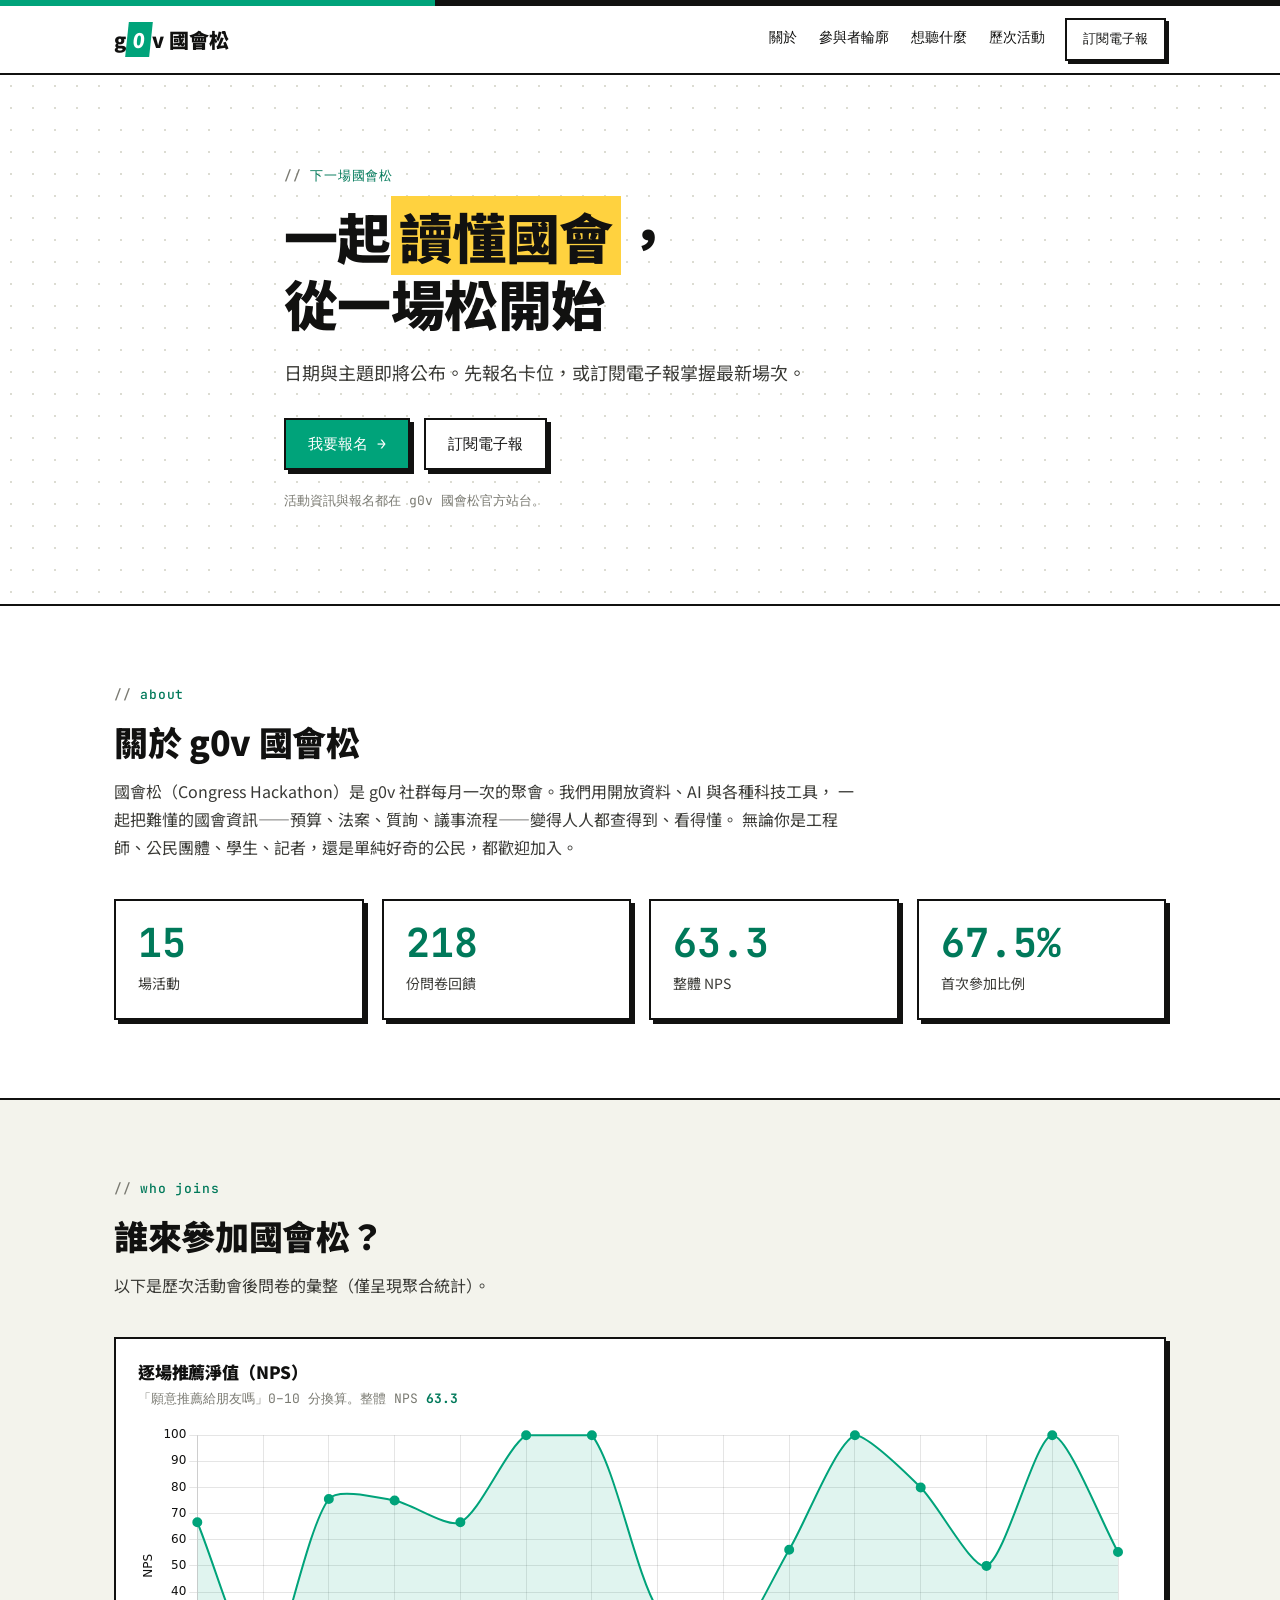
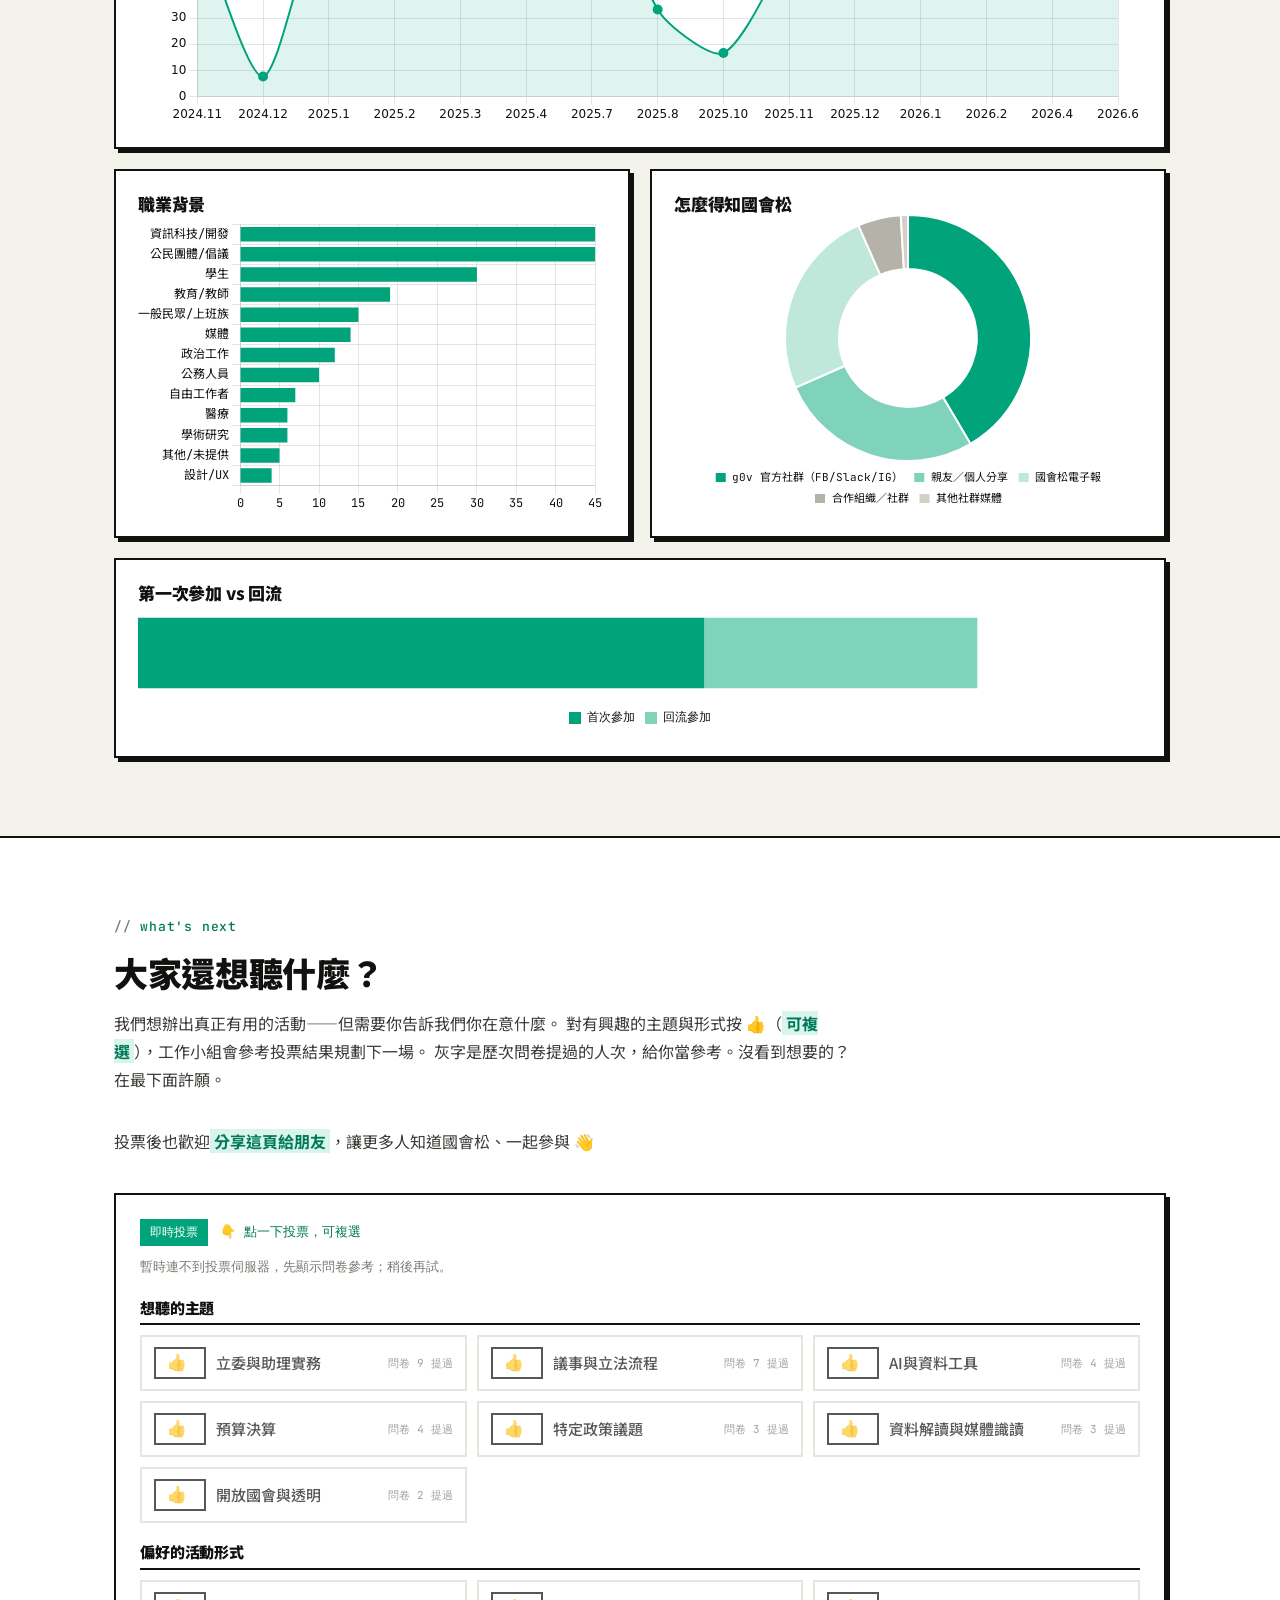
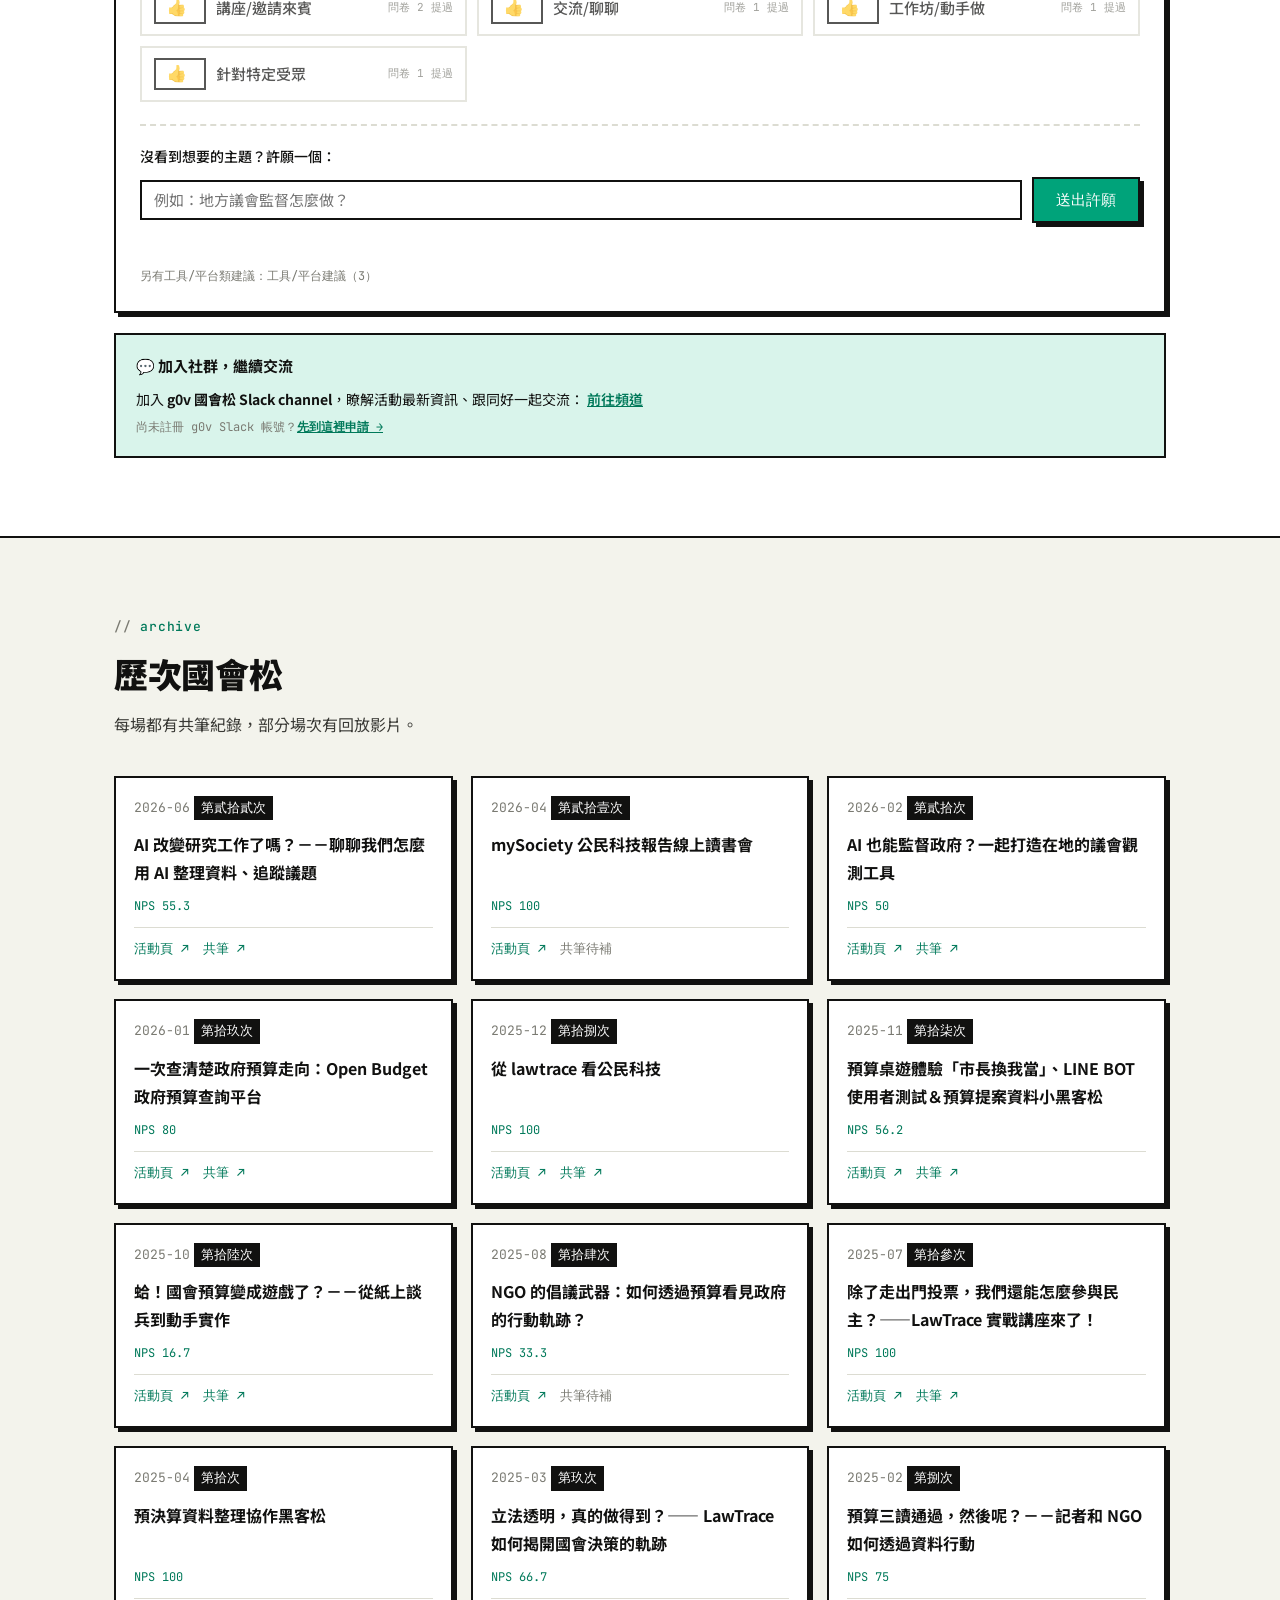
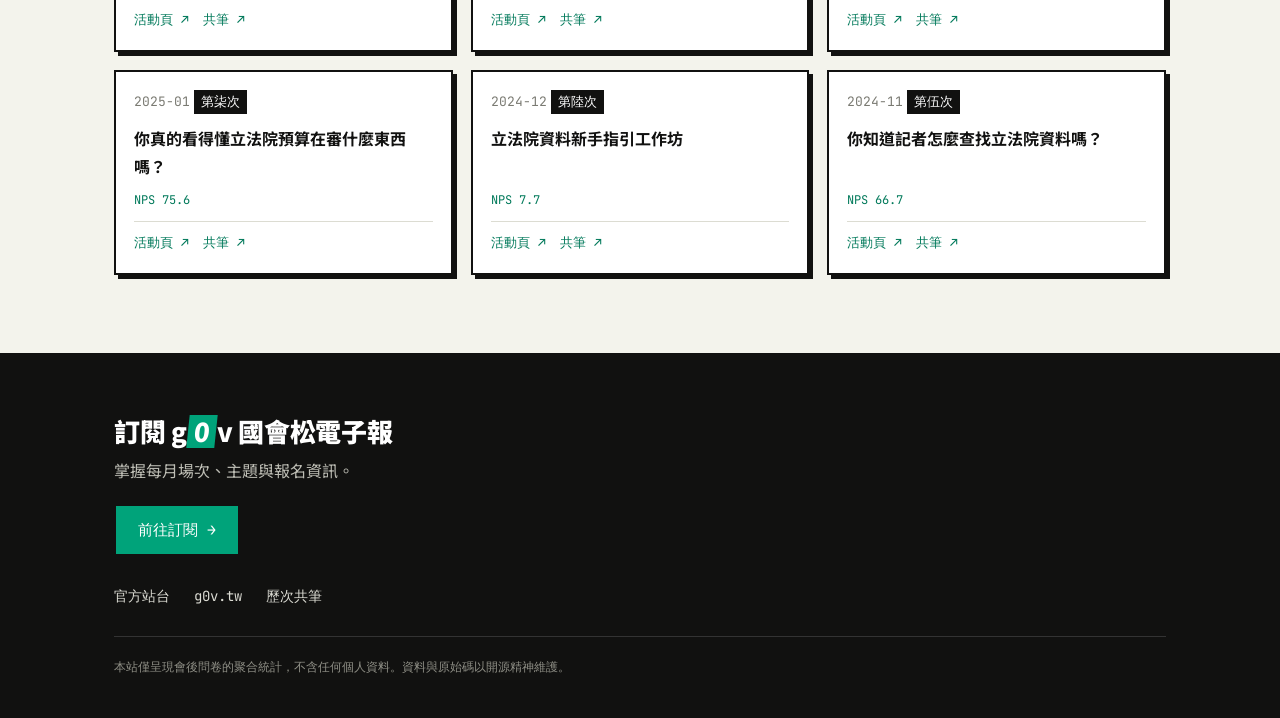
==== index.html @ 9a498ecc "feat: 強化投票區 UX — 說明意義、視覺排名、Slack 社群入口 - 更新 section lead，說明工作小組會參考投票結果規劃下一場 - 加入「分享給朋友」呼籲 - 投票項目加背景進度" ====
<!DOCTYPE html>
<html lang="zh-Hant">
<head>
  <meta charset="UTF-8">
  <meta name="viewport" content="width=device-width, initial-scale=1.0">
  <title>g0v 國會松 — 一起讓國會更好懂</title>
  <meta name="description" content="g0v 國會松：用開放資料與科技工具，一起讀懂國會。歷次活動回饋、參與者輪廓、大家想聽的主題，以及下一場活動報名。">
  <link rel="preconnect" href="https://fonts.googleapis.com">
  <link rel="preconnect" href="https://fonts.gstatic.com" crossorigin>
  <link href="https://fonts.googleapis.com/css2?family=Noto+Sans+TC:wght@400;500;700;900&family=JetBrains+Mono:wght@400;500;700&display=swap" rel="stylesheet">
  <script src="https://challenges.cloudflare.com/turnstile/v0/api.js" async defer></script>
  <style>
    :root{
      --ink:#111110; --paper:#ffffff; --paper-alt:#f3f3ec;
      --line:#111110; --hair:#dcdcd2;
      --accent:#00a37a; --accent-dark:#00795a; --accent-soft:#d9f4eb;
      --pop:#ffd23f; --mute:#7a7a72;
      --mono:"JetBrains Mono", ui-monospace, "SF Mono", Menlo, monospace;
      --sans:"Noto Sans TC", system-ui, -apple-system, sans-serif;
      --shadow:4px 4px 0 var(--ink);
      --max:1100px;
    }
    *{box-sizing:border-box;}
    html{scroll-behavior:smooth; scroll-padding-top:76px;}
    body{margin:0; font-family:var(--sans); color:var(--ink); background:var(--paper); line-height:1.75; -webkit-font-smoothing:antialiased;}
    h1,h2,h3{font-weight:900; line-height:1.25; margin:0; letter-spacing:-.01em;}
    a{color:inherit;}
    .wrap{max-width:var(--max); margin:0 auto; padding:0 24px;}
    .eyebrow{font-family:var(--mono); font-size:13px; font-weight:500; color:var(--accent-dark); letter-spacing:.06em; margin:0 0 14px;}
    .eyebrow::before{content:"// "; color:var(--mute);}
    .mono{font-family:var(--mono);}

    /* top accent bar */
    .topbar{height:6px; background:var(--ink);}
    .topbar__seg{height:100%; width:34%; background:var(--accent);}

    /* nav */
    .nav{position:sticky; top:0; z-index:50; background:var(--paper); border-bottom:2px solid var(--ink);}
    .nav__inner{max-width:var(--max); margin:0 auto; padding:12px 24px; display:flex; align-items:center; gap:20px;}
    .nav__brand{font-weight:900; font-size:20px; text-decoration:none; white-space:nowrap;}
    .nav__zero{display:inline-block; background:var(--accent); color:#fff; padding:0 6px; margin:0 1px; transform:skewX(-6deg);}
    .nav__links{display:flex; gap:22px; margin-left:auto; font-family:var(--mono); font-size:14px;}
    .nav__links a{text-decoration:none; color:var(--ink); padding-bottom:2px; border-bottom:2px solid transparent;}
    .nav__links a:hover{border-color:var(--accent);}
    .nav__cta{white-space:nowrap;}

    /* buttons */
    .btn{display:inline-block; text-decoration:none; cursor:pointer; font-family:var(--mono); font-weight:500;
      padding:11px 22px; font-size:15px; border:2px solid var(--ink); background:var(--paper); color:var(--ink);
      box-shadow:var(--shadow); transition:transform .08s ease, box-shadow .08s ease;}
    .btn:hover{transform:translate(-1px,-1px); box-shadow:5px 5px 0 var(--ink);}
    .btn:active{transform:translate(2px,2px); box-shadow:1px 1px 0 var(--ink);}
    .btn--primary{background:var(--accent); color:#fff;}
    .nav__cta.btn{padding:8px 16px; box-shadow:3px 3px 0 var(--ink); font-size:13px;}

    /* hero */
    .hero{position:relative; padding:90px 0 78px; border-bottom:2px solid var(--ink);
      background-color:var(--paper);
      background-image:radial-gradient(var(--hair) 1.4px, transparent 1.4px);
      background-size:22px 22px;}
    .hero__inner{max-width:760px; position:relative;}
    .hero__title{font-size:clamp(32px,5.4vw,54px);}
    .hero__title .hl{background:var(--pop); padding:0 8px; box-decoration-break:clone; -webkit-box-decoration-break:clone;}
    .hero__sub{font-size:18px; color:#3a3a36; margin:20px 0 30px;}
    .hero__actions{display:flex; gap:14px; flex-wrap:wrap;}
    .hero__note{font-family:var(--mono); font-size:13px; color:var(--mute); margin-top:20px;}

    /* sections */
    .section{padding:78px 0;}
    .section--alt{background:var(--paper-alt); border-top:2px solid var(--ink); border-bottom:2px solid var(--ink);}
    .section__title{font-size:clamp(25px,3.6vw,34px);}
    .section__lead{color:#3a3a36; max-width:740px; margin:14px 0 38px;}
    .section__lead strong{background:var(--accent-soft); color:var(--accent-dark); padding:0 4px;}

    /* stats */
    .stats{display:grid; grid-template-columns:repeat(auto-fit,minmax(155px,1fr)); gap:18px;}
    .stat{background:var(--paper); border:2px solid var(--ink); box-shadow:var(--shadow); padding:22px;}
    .stat__num{font-family:var(--mono); font-size:40px; font-weight:700; color:var(--accent-dark); line-height:1;}
    .stat__label{color:#3a3a36; font-size:14px; margin-top:8px;}

    /* cards */
    .cards{display:grid; grid-template-columns:repeat(2,minmax(0,1fr)); gap:20px;}
    .card{background:var(--paper); border:2px solid var(--ink); box-shadow:var(--shadow); padding:22px;}
    .card--wide{grid-column:1 / -1;}
    .card__title{font-size:17px;}
    .card__hint{color:var(--mute); font-family:var(--mono); font-size:13px; margin:6px 0 14px;}
    .card__hint strong{color:var(--accent-dark);}
    .chart-box{position:relative; height:300px;}
    .chart-box--short{height:130px;}

    /* priority */
    .priority{list-style:none; margin:0; padding:0; display:flex; flex-direction:column; gap:12px;}
    .priority li{background:var(--accent); color:#fff; border:2px solid var(--ink); padding:12px 14px; font-weight:500;
      display:flex; justify-content:space-between; align-items:center; gap:10px;}
    .priority .demand{font-family:var(--mono); font-size:13px; font-weight:400;}

    /* events */
    .events{display:grid; grid-template-columns:repeat(auto-fill,minmax(255px,1fr)); gap:18px;}
    .event{background:var(--paper); border:2px solid var(--ink); box-shadow:var(--shadow); padding:18px; display:flex; flex-direction:column; gap:10px;}
    .event__date{font-family:var(--mono); font-size:13px; color:var(--mute);}
    .event__term{display:inline-block; background:var(--ink); color:#fff; padding:1px 7px; margin-left:4px;}
    .event__theme{font-size:16px; font-weight:700; flex:1;}
    .event__nps{font-family:var(--mono); font-size:12px; color:var(--accent-dark);}
    .event__links{display:flex; gap:14px; flex-wrap:wrap; border-top:1.5px solid var(--hair); padding-top:10px;}
    .event__links a{color:var(--accent-dark); font-family:var(--mono); font-size:13px; text-decoration:none; font-weight:500;}
    .event__links a:hover{text-decoration:underline;}
    .event__links .muted{color:var(--mute); font-family:var(--mono); font-size:13px;}

    /* footer */
    .footer{background:var(--ink); color:#f2f2ec; padding:60px 0 40px;}
    .footer__inner{display:flex; flex-direction:column; gap:28px;}
    .footer__title{font-size:26px; color:#fff;}
    .footer__title .nav__zero{transform:skewX(-6deg);}
    .footer__sub{color:#bdbdb4; margin:8px 0 20px;}
    .footer__links{display:flex; gap:24px; flex-wrap:wrap; font-family:var(--mono); font-size:14px;}
    .footer__links a{color:#dcdcd4; text-decoration:none;}
    .footer__links a:hover{color:var(--pop);}
    .footer__fine{color:#8f8f86; font-family:var(--mono); font-size:12px; border-top:1px solid #333; padding-top:20px; margin:0;}

    @media (max-width:720px){
      .nav__links{display:none;}
      .cards{grid-template-columns:1fr;}
      .hero{padding:56px 0 48px;}
      .section{padding:54px 0;}
    }

    /* 想聽什麼：互動投票 */
    .vote{margin-top:8px; border:2px solid var(--ink); box-shadow:var(--shadow); background:var(--paper); padding:24px;}
    .vote__head{display:flex; align-items:center; gap:12px; flex-wrap:wrap;}
    .vote__live{font-family:var(--mono); font-size:12px; background:var(--accent); color:#fff; padding:3px 10px;}
    .vote__cta{font-family:var(--mono); font-size:13px; color:var(--accent-dark);}
    .vote__status{font-family:var(--mono); font-size:13px; color:var(--mute); margin:10px 0 0;}
    .vote__grouptitle{font-size:15px; margin:20px 0 10px; padding-bottom:6px; border-bottom:2px solid var(--ink);}
    .vote__list{list-style:none; margin:0; padding:0; display:grid; grid-template-columns:repeat(auto-fill,minmax(250px,1fr)); gap:10px;}
    .vote__item{display:flex; align-items:center; gap:10px; border:2px solid var(--hair); padding:10px 12px; background:var(--paper);
      cursor:pointer; transition:transform .08s ease, box-shadow .08s ease, border-color .1s ease; position:relative; overflow:hidden;}
    .vote__item:hover{border-color:var(--ink); transform:translate(-1px,-1px); box-shadow:3px 3px 0 var(--ink);}
    .vote__item.is-voted{border-color:var(--accent); background:var(--accent-soft);}
    .vote__item.is-disabled{cursor:default; opacity:.7;}
    .vote__item.is-disabled:hover{transform:none; box-shadow:none; border-color:var(--hair);}
    .vote__btn{display:flex; align-items:center; gap:6px; border:2px solid var(--ink); background:var(--paper);
      font-family:var(--mono); font-size:15px; font-weight:500; padding:6px 10px; line-height:1; pointer-events:none; min-width:52px; justify-content:center;}
    .vote__item.is-voted .vote__btn{background:var(--accent); color:#fff; border-color:var(--accent);}
    .vote__count{font-size:17px; font-weight:700;}
    .vote__bar{position:absolute; inset:0; background:var(--accent-soft); width:0%; transition:width .4s ease; z-index:0; pointer-events:none;}
    .vote__item.is-voted .vote__bar{background:color-mix(in srgb, var(--accent) 18%, transparent);}
    .vote__item > *:not(.vote__bar){position:relative; z-index:1;}
    .vote__thumb{font-size:16px;}
    .vote__text{font-size:15px; font-weight:500; flex:1;}
    .vote__ref{font-family:var(--mono); font-size:11px; color:var(--mute); white-space:nowrap;}
    .vote__form{margin-top:22px; border-top:2px dashed var(--hair); padding-top:18px;}
    .vote__formlabel{display:block; font-size:14px; font-weight:500; margin-bottom:8px;}
    .vote__formrow{display:flex; gap:10px; flex-wrap:wrap; align-items:center;}
    .vote__form input[type=text]{flex:1; min-width:220px; height:40px; border:2px solid var(--ink); padding:0 12px; font-family:var(--sans); font-size:15px;}
    .vote__form .cf-turnstile{margin-top:12px;}
    .vote__msg{font-family:var(--mono); font-size:13px; color:var(--accent-dark); margin:10px 0 0; min-height:1em;}
    .vote__tools{font-family:var(--mono); font-size:12px; color:var(--mute); margin:18px 0 0;}
    .vote__community{margin-top:20px; border:2px solid var(--ink); padding:18px 20px; background:var(--accent-soft);}
    .vote__community-title{font-size:15px; font-weight:700; margin:0 0 8px;}
    .vote__community-text{font-size:14px; margin:0 0 6px;}
    .vote__community-hint{font-family:var(--mono); font-size:12px; color:var(--mute); margin:0;}
    .vote__community a{color:var(--accent-dark); font-weight:600;}
  </style>
</head>
<body>
  <div class="topbar"><div class="topbar__seg"></div></div>

  <header class="nav" id="nav">
    <div class="nav__inner">
      <a href="#hero" class="nav__brand">g<span class="nav__zero">0</span>v 國會松</a>
      <nav class="nav__links" aria-label="主導覽">
        <a href="#about">關於</a>
        <a href="#profile">參與者輪廓</a>
        <a href="#wishes">想聽什麼</a>
        <a href="#events">歷次活動</a>
      </nav>
      <a class="btn nav__cta" id="nav-newsletter" href="#" target="_blank" rel="noopener">訂閱電子報</a>
    </div>
  </header>

  <main>
    <section class="hero" id="hero">
      <div class="wrap hero__inner">
        <p class="eyebrow">下一場國會松</p>
        <h1 class="hero__title">一起<span class="hl">讀懂國會</span>，<br>從一場松開始</h1>
        <p class="hero__sub">日期與主題即將公布。先報名卡位，或訂閱電子報掌握最新場次。</p>
        <div class="hero__actions">
          <a class="btn btn--primary" id="hero-register" href="#" target="_blank" rel="noopener">我要報名 →</a>
          <a class="btn" id="hero-newsletter" href="#" target="_blank" rel="noopener">訂閱電子報</a>
        </div>
        <p class="hero__note">活動資訊與報名都在 g0v 國會松官方站台。</p>
      </div>
    </section>

    <section class="section" id="about">
      <div class="wrap">
        <p class="eyebrow">about</p>
        <h2 class="section__title">關於 g0v 國會松</h2>
        <p class="section__lead">
          國會松（Congress Hackathon）是 g0v 社群每月一次的聚會。我們用開放資料、AI 與各種科技工具，
          一起把難懂的國會資訊——預算、法案、質詢、議事流程——變得人人都查得到、看得懂。
          無論你是工程師、公民團體、學生、記者，還是單純好奇的公民，都歡迎加入。
        </p>
        <div class="stats" id="about-stats"></div>
      </div>
    </section>

    <section class="section section--alt" id="profile">
      <div class="wrap">
        <p class="eyebrow">who joins</p>
        <h2 class="section__title">誰來參加國會松？</h2>
        <p class="section__lead">以下是歷次活動會後問卷的彙整（僅呈現聚合統計）。</p>
        <div class="cards">
          <div class="card card--wide">
            <h3 class="card__title">逐場推薦淨值（NPS）</h3>
            <p class="card__hint">「願意推薦給朋友嗎」0–10 分換算。整體 NPS <strong id="nps-overall">—</strong></p>
            <div class="chart-box"><canvas id="chart-nps"></canvas></div>
          </div>
          <div class="card">
            <h3 class="card__title">職業背景</h3>
            <div class="chart-box"><canvas id="chart-occupation"></canvas></div>
          </div>
          <div class="card">
            <h3 class="card__title">怎麼得知國會松</h3>
            <div class="chart-box"><canvas id="chart-channel"></canvas></div>
          </div>
          <div class="card card--wide">
            <h3 class="card__title">第一次參加 vs 回流</h3>
            <div class="chart-box chart-box--short"><canvas id="chart-firsttime"></canvas></div>
          </div>
        </div>
      </div>
    </section>

    <section class="section" id="wishes">
      <div class="wrap">
        <p class="eyebrow">what's next</p>
        <h2 class="section__title">大家還想聽什麼？</h2>
        <p class="section__lead">
          我們想辦出真正有用的活動——但需要你告訴我們你在意什麼。
          對有興趣的主題與形式按 👍（<strong>可複選</strong>），工作小組會參考投票結果規劃下一場。
          灰字是歷次問卷提過的人次，給你當參考。沒看到想要的？在最下面許願。
        </p>
        <p class="section__lead" style="margin-top:-4px;">
          投票後也歡迎<strong>分享這頁給朋友</strong>，讓更多人知道國會松、一起參與 👋
        </p>

        <div class="vote" id="vote-block">
          <div class="vote__head">
            <span class="vote__live">即時投票</span>
            <span class="vote__cta">👇 點一下投票，可複選</span>
          </div>
          <div class="vote__status" id="vote-status"></div>

          <h3 class="vote__grouptitle">想聽的主題</h3>
          <ul class="vote__list" id="vote-topics"></ul>

          <h3 class="vote__grouptitle">偏好的活動形式</h3>
          <ul class="vote__list" id="vote-formats"></ul>

          <form class="vote__form" id="vote-form">
            <label class="vote__formlabel" for="vote-new">沒看到想要的主題？許願一個：</label>
            <div class="vote__formrow">
              <input id="vote-new" type="text" maxlength="60" placeholder="例如：地方議會監督怎麼做？" aria-label="許願新主題">
              <button type="submit" class="btn btn--primary" id="vote-submit">送出許願</button>
            </div>
            <div class="cf-turnstile" id="vote-turnstile" data-sitekey="0x4AAAAAADrd0cmTVEapsyek" data-execution="execute"></div>
            <p class="vote__msg" id="vote-msg" role="status"></p>
          </form>

          <p class="vote__tools" id="vote-tools"></p>
        </div>

        <div class="vote__community">
          <p class="vote__community-title">💬 加入社群，繼續交流</p>
          <p class="vote__community-text">
            加入 <strong>g0v 國會松 Slack channel</strong>，瞭解活動最新資訊、跟同好一起交流：
            <a href="https://g0v-tw.slack.com/archives/CDRE0Q0CE" target="_blank" rel="noopener">前往頻道</a>
          </p>
          <p class="vote__community-hint">
            尚未註冊 g0v Slack 帳號？<a href="https://join.g0v.tw/" target="_blank" rel="noopener">先到這裡申請 →</a>
          </p>
        </div>
      </div>
    </section>

    <section class="section section--alt" id="events">
      <div class="wrap">
        <p class="eyebrow">archive</p>
        <h2 class="section__title">歷次國會松</h2>
        <p class="section__lead">每場都有共筆紀錄，部分場次有回放影片。</p>
        <div class="events" id="events-list"></div>
      </div>
    </section>
  </main>

  <footer class="footer" id="footer">
    <div class="wrap footer__inner">
      <div class="footer__cta">
        <h2 class="footer__title">訂閱 g<span class="nav__zero">0</span>v 國會松電子報</h2>
        <p class="footer__sub">掌握每月場次、主題與報名資訊。</p>
        <a class="btn btn--primary" id="footer-newsletter" href="#" target="_blank" rel="noopener">前往訂閱 →</a>
      </div>
      <nav class="footer__links" aria-label="頁尾連結">
        <a href="https://g0vcongressthon.oen.tw/" target="_blank" rel="noopener">官方站台</a>
        <a href="https://g0v.tw/" target="_blank" rel="noopener">g0v.tw</a>
        <a href="https://g0v.hackmd.io/@SA7CD7VRSp6Fcqw9CaElcQ/SJ93ZW5XR/" target="_blank" rel="noopener">歷次共筆</a>
      </nav>
      <p class="footer__fine">本站僅呈現會後問卷的聚合統計，不含任何個人資料。資料與原始碼以開源精神維護。</p>
    </div>
  </footer>

  <script>
/**
 * Skipped minification because the original files appears to be already minified.
 * Original file: /npm/chart.js@4.4.1/dist/chart.umd.js
 *
 * Do NOT use SRI with dynamically generated files! More information: https://www.jsdelivr.com/using-sri-with-dynamic-files
 */
/*!
 * Chart.js v4.4.1
 * https://www.chartjs.org
 * (c) 2023 Chart.js Contributors
 * Released under the MIT License
 */
!function(t,e){"object"==typeof exports&&"undefined"!=typeof module?module.exports=e():"function"==typeof define&&define.amd?define(e):(t="undefined"!=typeof globalThis?globalThis:t||self).Chart=e()}(this,(function(){"use strict";var t=Object.freeze({__proto__:null,get Colors(){return Go},get Decimation(){return Qo},get Filler(){return ma},get Legend(){return ya},get SubTitle(){return ka},get Title(){return Ma},get Tooltip(){return Ba}});function e(){}const i=(()=>{let t=0;return()=>t++})();function s(t){return null==t}function n(t){if(Array.isArray&&Array.isArray(t))return!0;const e=Object.prototype.toString.call(t);return"[object"===e.slice(0,7)&&"Array]"===e.slice(-6)}function o(t){return null!==t&&"[object Object]"===Object.prototype.toString.call(t)}function a(t){return("number"==typeof t||t instanceof Number)&&isFinite(+t)}function r(t,e){return a(t)?t:e}function l(t,e){return void 0===t?e:t}const h=(t,e)=>"string"==typeof t&&t.endsWith("%")?parseFloat(t)/100:+t/e,c=(t,e)=>"string"==typeof t&&t.endsWith("%")?parseFloat(t)/100*e:+t;function d(t,e,i){if(t&&"function"==typeof t.call)return t.apply(i,e)}function u(t,e,i,s){let a,r,l;if(n(t))if(r=t.length,s)for(a=r-1;a>=0;a--)e.call(i,t[a],a);else for(a=0;a<r;a++)e.call(i,t[a],a);else if(o(t))for(l=Object.keys(t),r=l.length,a=0;a<r;a++)e.call(i,t[l[a]],l[a])}function f(t,e){let i,s,n,o;if(!t||!e||t.length!==e.length)return!1;for(i=0,s=t.length;i<s;++i)if(n=t[i],o=e[i],n.datasetIndex!==o.datasetIndex||n.index!==o.index)return!1;return!0}function g(t){if(n(t))return t.map(g);if(o(t)){const e=Object.create(null),i=Object.keys(t),s=i.length;let n=0;for(;n<s;++n)e[i[n]]=g(t[i[n]]);return e}return t}function p(t){return-1===["__proto__","prototype","constructor"].indexOf(t)}function m(t,e,i,s){if(!p(t))return;const n=e[t],a=i[t];o(n)&&o(a)?b(n,a,s):e[t]=g(a)}function b(t,e,i){const s=n(e)?e:[e],a=s.length;if(!o(t))return t;const r=(i=i||{}).merger||m;let l;for(let e=0;e<a;++e){if(l=s[e],!o(l))continue;const n=Object.keys(l);for(let e=0,s=n.length;e<s;++e)r(n[e],t,l,i)}return t}function x(t,e){return b(t,e,{merger:_})}function _(t,e,i){if(!p(t))return;const s=e[t],n=i[t];o(s)&&o(n)?x(s,n):Object.prototype.hasOwnProperty.call(e,t)||(e[t]=g(n))}const y={"":t=>t,x:t=>t.x,y:t=>t.y};function v(t){const e=t.split("."),i=[];let s="";for(const t of e)s+=t,s.endsWith("\\")?s=s.slice(0,-1)+".":(i.push(s),s="");return i}function M(t,e){const i=y[e]||(y[e]=function(t){const e=v(t);return t=>{for(const i of e){if(""===i)break;t=t&&t[i]}return t}}(e));return i(t)}function w(t){return t.charAt(0).toUpperCase()+t.slice(1)}const k=t=>void 0!==t,S=t=>"function"==typeof t,P=(t,e)=>{if(t.size!==e.size)return!1;for(const i of t)if(!e.has(i))return!1;return!0};function D(t){return"mouseup"===t.type||"click"===t.type||"contextmenu"===t.type}const C=Math.PI,O=2*C,A=O+C,T=Number.POSITIVE_INFINITY,L=C/180,E=C/2,R=C/4,I=2*C/3,z=Math.log10,F=Math.sign;function V(t,e,i){return Math.abs(t-e)<i}function B(t){const e=Math.round(t);t=V(t,e,t/1e3)?e:t;const i=Math.pow(10,Math.floor(z(t))),s=t/i;return(s<=1?1:s<=2?2:s<=5?5:10)*i}function W(t){const e=[],i=Math.sqrt(t);let s;for(s=1;s<i;s++)t%s==0&&(e.push(s),e.push(t/s));return i===(0|i)&&e.push(i),e.sort(((t,e)=>t-e)).pop(),e}function N(t){return!isNaN(parseFloat(t))&&isFinite(t)}function H(t,e){const i=Math.round(t);return i-e<=t&&i+e>=t}function j(t,e,i){let s,n,o;for(s=0,n=t.length;s<n;s++)o=t[s][i],isNaN(o)||(e.min=Math.min(e.min,o),e.max=Math.max(e.max,o))}function $(t){return t*(C/180)}function Y(t){return t*(180/C)}function U(t){if(!a(t))return;let e=1,i=0;for(;Math.round(t*e)/e!==t;)e*=10,i++;return i}function X(t,e){const i=e.x-t.x,s=e.y-t.y,n=Math.sqrt(i*i+s*s);let o=Math.atan2(s,i);return o<-.5*C&&(o+=O),{angle:o,distance:n}}function q(t,e){return Math.sqrt(Math.pow(e.x-t.x,2)+Math.pow(e.y-t.y,2))}function K(t,e){return(t-e+A)%O-C}function G(t){return(t%O+O)%O}function Z(t,e,i,s){const n=G(t),o=G(e),a=G(i),r=G(o-n),l=G(a-n),h=G(n-o),c=G(n-a);return n===o||n===a||s&&o===a||r>l&&h<c}function J(t,e,i){return Math.max(e,Math.min(i,t))}function Q(t){return J(t,-32768,32767)}function tt(t,e,i,s=1e-6){return t>=Math.min(e,i)-s&&t<=Math.max(e,i)+s}function et(t,e,i){i=i||(i=>t[i]<e);let s,n=t.length-1,o=0;for(;n-o>1;)s=o+n>>1,i(s)?o=s:n=s;return{lo:o,hi:n}}const it=(t,e,i,s)=>et(t,i,s?s=>{const n=t[s][e];return n<i||n===i&&t[s+1][e]===i}:s=>t[s][e]<i),st=(t,e,i)=>et(t,i,(s=>t[s][e]>=i));function nt(t,e,i){let s=0,n=t.length;for(;s<n&&t[s]<e;)s++;for(;n>s&&t[n-1]>i;)n--;return s>0||n<t.length?t.slice(s,n):t}const ot=["push","pop","shift","splice","unshift"];function at(t,e){t._chartjs?t._chartjs.listeners.push(e):(Object.defineProperty(t,"_chartjs",{configurable:!0,enumerable:!1,value:{listeners:[e]}}),ot.forEach((e=>{const i="_onData"+w(e),s=t[e];Object.defineProperty(t,e,{configurable:!0,enumerable:!1,value(...e){const n=s.apply(this,e);return t._chartjs.listeners.forEach((t=>{"function"==typeof t[i]&&t[i](...e)})),n}})})))}function rt(t,e){const i=t._chartjs;if(!i)return;const s=i.listeners,n=s.indexOf(e);-1!==n&&s.splice(n,1),s.length>0||(ot.forEach((e=>{delete t[e]})),delete t._chartjs)}function lt(t){const e=new Set(t);return e.size===t.length?t:Array.from(e)}const ht="undefined"==typeof window?function(t){return t()}:window.requestAnimationFrame;function ct(t,e){let i=[],s=!1;return function(...n){i=n,s||(s=!0,ht.call(window,(()=>{s=!1,t.apply(e,i)})))}}function dt(t,e){let i;return function(...s){return e?(clearTimeout(i),i=setTimeout(t,e,s)):t.apply(this,s),e}}const ut=t=>"start"===t?"left":"end"===t?"right":"center",ft=(t,e,i)=>"start"===t?e:"end"===t?i:(e+i)/2,gt=(t,e,i,s)=>t===(s?"left":"right")?i:"center"===t?(e+i)/2:e;function pt(t,e,i){const s=e.length;let n=0,o=s;if(t._sorted){const{iScale:a,_parsed:r}=t,l=a.axis,{min:h,max:c,minDefined:d,maxDefined:u}=a.getUserBounds();d&&(n=J(Math.min(it(r,l,h).lo,i?s:it(e,l,a.getPixelForValue(h)).lo),0,s-1)),o=u?J(Math.max(it(r,a.axis,c,!0).hi+1,i?0:it(e,l,a.getPixelForValue(c),!0).hi+1),n,s)-n:s-n}return{start:n,count:o}}function mt(t){const{xScale:e,yScale:i,_scaleRanges:s}=t,n={xmin:e.min,xmax:e.max,ymin:i.min,ymax:i.max};if(!s)return t._scaleRanges=n,!0;const o=s.xmin!==e.min||s.xmax!==e.max||s.ymin!==i.min||s.ymax!==i.max;return Object.assign(s,n),o}class bt{constructor(){this._request=null,this._charts=new Map,this._running=!1,this._lastDate=void 0}_notify(t,e,i,s){const n=e.listeners[s],o=e.duration;n.forEach((s=>s({chart:t,initial:e.initial,numSteps:o,currentStep:Math.min(i-e.start,o)})))}_refresh(){this._request||(this._running=!0,this._request=ht.call(window,(()=>{this._update(),this._request=null,this._running&&this._refresh()})))}_update(t=Date.now()){let e=0;this._charts.forEach(((i,s)=>{if(!i.running||!i.items.length)return;const n=i.items;let o,a=n.length-1,r=!1;for(;a>=0;--a)o=n[a],o._active?(o._total>i.duration&&(i.duration=o._total),o.tick(t),r=!0):(n[a]=n[n.length-1],n.pop());r&&(s.draw(),this._notify(s,i,t,"progress")),n.length||(i.running=!1,this._notify(s,i,t,"complete"),i.initial=!1),e+=n.length})),this._lastDate=t,0===e&&(this._running=!1)}_getAnims(t){const e=this._charts;let i=e.get(t);return i||(i={running:!1,initial:!0,items:[],listeners:{complete:[],progress:[]}},e.set(t,i)),i}listen(t,e,i){this._getAnims(t).listeners[e].push(i)}add(t,e){e&&e.length&&this._getAnims(t).items.push(...e)}has(t){return this._getAnims(t).items.length>0}start(t){const e=this._charts.get(t);e&&(e.running=!0,e.start=Date.now(),e.duration=e.items.reduce(((t,e)=>Math.max(t,e._duration)),0),this._refresh())}running(t){if(!this._running)return!1;const e=this._charts.get(t);return!!(e&&e.running&&e.items.length)}stop(t){const e=this._charts.get(t);if(!e||!e.items.length)return;const i=e.items;let s=i.length-1;for(;s>=0;--s)i[s].cancel();e.items=[],this._notify(t,e,Date.now(),"complete")}remove(t){return this._charts.delete(t)}}var xt=new bt;
/*!
 * @kurkle/color v0.3.2
 * https://github.com/kurkle/color#readme
 * (c) 2023 Jukka Kurkela
 * Released under the MIT License
 */function _t(t){return t+.5|0}const yt=(t,e,i)=>Math.max(Math.min(t,i),e);function vt(t){return yt(_t(2.55*t),0,255)}function Mt(t){return yt(_t(255*t),0,255)}function wt(t){return yt(_t(t/2.55)/100,0,1)}function kt(t){return yt(_t(100*t),0,100)}const St={0:0,1:1,2:2,3:3,4:4,5:5,6:6,7:7,8:8,9:9,A:10,B:11,C:12,D:13,E:14,F:15,a:10,b:11,c:12,d:13,e:14,f:15},Pt=[..."0123456789ABCDEF"],Dt=t=>Pt[15&t],Ct=t=>Pt[(240&t)>>4]+Pt[15&t],Ot=t=>(240&t)>>4==(15&t);function At(t){var e=(t=>Ot(t.r)&&Ot(t.g)&&Ot(t.b)&&Ot(t.a))(t)?Dt:Ct;return t?"#"+e(t.r)+e(t.g)+e(t.b)+((t,e)=>t<255?e(t):"")(t.a,e):void 0}const Tt=/^(hsla?|hwb|hsv)\(\s*([-+.e\d]+)(?:deg)?[\s,]+([-+.e\d]+)%[\s,]+([-+.e\d]+)%(?:[\s,]+([-+.e\d]+)(%)?)?\s*\)$/;function Lt(t,e,i){const s=e*Math.min(i,1-i),n=(e,n=(e+t/30)%12)=>i-s*Math.max(Math.min(n-3,9-n,1),-1);return[n(0),n(8),n(4)]}function Et(t,e,i){const s=(s,n=(s+t/60)%6)=>i-i*e*Math.max(Math.min(n,4-n,1),0);return[s(5),s(3),s(1)]}function Rt(t,e,i){const s=Lt(t,1,.5);let n;for(e+i>1&&(n=1/(e+i),e*=n,i*=n),n=0;n<3;n++)s[n]*=1-e-i,s[n]+=e;return s}function It(t){const e=t.r/255,i=t.g/255,s=t.b/255,n=Math.max(e,i,s),o=Math.min(e,i,s),a=(n+o)/2;let r,l,h;return n!==o&&(h=n-o,l=a>.5?h/(2-n-o):h/(n+o),r=function(t,e,i,s,n){return t===n?(e-i)/s+(e<i?6:0):e===n?(i-t)/s+2:(t-e)/s+4}(e,i,s,h,n),r=60*r+.5),[0|r,l||0,a]}function zt(t,e,i,s){return(Array.isArray(e)?t(e[0],e[1],e[2]):t(e,i,s)).map(Mt)}function Ft(t,e,i){return zt(Lt,t,e,i)}function Vt(t){return(t%360+360)%360}function Bt(t){const e=Tt.exec(t);let i,s=255;if(!e)return;e[5]!==i&&(s=e[6]?vt(+e[5]):Mt(+e[5]));const n=Vt(+e[2]),o=+e[3]/100,a=+e[4]/100;return i="hwb"===e[1]?function(t,e,i){return zt(Rt,t,e,i)}(n,o,a):"hsv"===e[1]?function(t,e,i){return zt(Et,t,e,i)}(n,o,a):Ft(n,o,a),{r:i[0],g:i[1],b:i[2],a:s}}const Wt={x:"dark",Z:"light",Y:"re",X:"blu",W:"gr",V:"medium",U:"slate",A:"ee",T:"ol",S:"or",B:"ra",C:"lateg",D:"ights",R:"in",Q:"turquois",E:"hi",P:"ro",O:"al",N:"le",M:"de",L:"yello",F:"en",K:"ch",G:"arks",H:"ea",I:"ightg",J:"wh"},Nt={OiceXe:"f0f8ff",antiquewEte:"faebd7",aqua:"ffff",aquamarRe:"7fffd4",azuY:"f0ffff",beige:"f5f5dc",bisque:"ffe4c4",black:"0",blanKedOmond:"ffebcd",Xe:"ff",XeviTet:"8a2be2",bPwn:"a52a2a",burlywood:"deb887",caMtXe:"5f9ea0",KartYuse:"7fff00",KocTate:"d2691e",cSO:"ff7f50",cSnflowerXe:"6495ed",cSnsilk:"fff8dc",crimson:"dc143c",cyan:"ffff",xXe:"8b",xcyan:"8b8b",xgTMnPd:"b8860b",xWay:"a9a9a9",xgYF:"6400",xgYy:"a9a9a9",xkhaki:"bdb76b",xmagFta:"8b008b",xTivegYF:"556b2f",xSange:"ff8c00",xScEd:"9932cc",xYd:"8b0000",xsOmon:"e9967a",xsHgYF:"8fbc8f",xUXe:"483d8b",xUWay:"2f4f4f",xUgYy:"2f4f4f",xQe:"ced1",xviTet:"9400d3",dAppRk:"ff1493",dApskyXe:"bfff",dimWay:"696969",dimgYy:"696969",dodgerXe:"1e90ff",fiYbrick:"b22222",flSOwEte:"fffaf0",foYstWAn:"228b22",fuKsia:"ff00ff",gaRsbSo:"dcdcdc",ghostwEte:"f8f8ff",gTd:"ffd700",gTMnPd:"daa520",Way:"808080",gYF:"8000",gYFLw:"adff2f",gYy:"808080",honeyMw:"f0fff0",hotpRk:"ff69b4",RdianYd:"cd5c5c",Rdigo:"4b0082",ivSy:"fffff0",khaki:"f0e68c",lavFMr:"e6e6fa",lavFMrXsh:"fff0f5",lawngYF:"7cfc00",NmoncEffon:"fffacd",ZXe:"add8e6",ZcSO:"f08080",Zcyan:"e0ffff",ZgTMnPdLw:"fafad2",ZWay:"d3d3d3",ZgYF:"90ee90",ZgYy:"d3d3d3",ZpRk:"ffb6c1",ZsOmon:"ffa07a",ZsHgYF:"20b2aa",ZskyXe:"87cefa",ZUWay:"778899",ZUgYy:"778899",ZstAlXe:"b0c4de",ZLw:"ffffe0",lime:"ff00",limegYF:"32cd32",lRF:"faf0e6",magFta:"ff00ff",maPon:"800000",VaquamarRe:"66cdaa",VXe:"cd",VScEd:"ba55d3",VpurpN:"9370db",VsHgYF:"3cb371",VUXe:"7b68ee",VsprRggYF:"fa9a",VQe:"48d1cc",VviTetYd:"c71585",midnightXe:"191970",mRtcYam:"f5fffa",mistyPse:"ffe4e1",moccasR:"ffe4b5",navajowEte:"ffdead",navy:"80",Tdlace:"fdf5e6",Tive:"808000",TivedBb:"6b8e23",Sange:"ffa500",SangeYd:"ff4500",ScEd:"da70d6",pOegTMnPd:"eee8aa",pOegYF:"98fb98",pOeQe:"afeeee",pOeviTetYd:"db7093",papayawEp:"ffefd5",pHKpuff:"ffdab9",peru:"cd853f",pRk:"ffc0cb",plum:"dda0dd",powMrXe:"b0e0e6",purpN:"800080",YbeccapurpN:"663399",Yd:"ff0000",Psybrown:"bc8f8f",PyOXe:"4169e1",saddNbPwn:"8b4513",sOmon:"fa8072",sandybPwn:"f4a460",sHgYF:"2e8b57",sHshell:"fff5ee",siFna:"a0522d",silver:"c0c0c0",skyXe:"87ceeb",UXe:"6a5acd",UWay:"708090",UgYy:"708090",snow:"fffafa",sprRggYF:"ff7f",stAlXe:"4682b4",tan:"d2b48c",teO:"8080",tEstN:"d8bfd8",tomato:"ff6347",Qe:"40e0d0",viTet:"ee82ee",JHt:"f5deb3",wEte:"ffffff",wEtesmoke:"f5f5f5",Lw:"ffff00",LwgYF:"9acd32"};let Ht;function jt(t){Ht||(Ht=function(){const t={},e=Object.keys(Nt),i=Object.keys(Wt);let s,n,o,a,r;for(s=0;s<e.length;s++){for(a=r=e[s],n=0;n<i.length;n++)o=i[n],r=r.replace(o,Wt[o]);o=parseInt(Nt[a],16),t[r]=[o>>16&255,o>>8&255,255&o]}return t}(),Ht.transparent=[0,0,0,0]);const e=Ht[t.toLowerCase()];return e&&{r:e[0],g:e[1],b:e[2],a:4===e.length?e[3]:255}}const $t=/^rgba?\(\s*([-+.\d]+)(%)?[\s,]+([-+.e\d]+)(%)?[\s,]+([-+.e\d]+)(%)?(?:[\s,/]+([-+.e\d]+)(%)?)?\s*\)$/;const Yt=t=>t<=.0031308?12.92*t:1.055*Math.pow(t,1/2.4)-.055,Ut=t=>t<=.04045?t/12.92:Math.pow((t+.055)/1.055,2.4);function Xt(t,e,i){if(t){let s=It(t);s[e]=Math.max(0,Math.min(s[e]+s[e]*i,0===e?360:1)),s=Ft(s),t.r=s[0],t.g=s[1],t.b=s[2]}}function qt(t,e){return t?Object.assign(e||{},t):t}function Kt(t){var e={r:0,g:0,b:0,a:255};return Array.isArray(t)?t.length>=3&&(e={r:t[0],g:t[1],b:t[2],a:255},t.length>3&&(e.a=Mt(t[3]))):(e=qt(t,{r:0,g:0,b:0,a:1})).a=Mt(e.a),e}function Gt(t){return"r"===t.charAt(0)?function(t){const e=$t.exec(t);let i,s,n,o=255;if(e){if(e[7]!==i){const t=+e[7];o=e[8]?vt(t):yt(255*t,0,255)}return i=+e[1],s=+e[3],n=+e[5],i=255&(e[2]?vt(i):yt(i,0,255)),s=255&(e[4]?vt(s):yt(s,0,255)),n=255&(e[6]?vt(n):yt(n,0,255)),{r:i,g:s,b:n,a:o}}}(t):Bt(t)}class Zt{constructor(t){if(t instanceof Zt)return t;const e=typeof t;let i;var s,n,o;"object"===e?i=Kt(t):"string"===e&&(o=(s=t).length,"#"===s[0]&&(4===o||5===o?n={r:255&17*St[s[1]],g:255&17*St[s[2]],b:255&17*St[s[3]],a:5===o?17*St[s[4]]:255}:7!==o&&9!==o||(n={r:St[s[1]]<<4|St[s[2]],g:St[s[3]]<<4|St[s[4]],b:St[s[5]]<<4|St[s[6]],a:9===o?St[s[7]]<<4|St[s[8]]:255})),i=n||jt(t)||Gt(t)),this._rgb=i,this._valid=!!i}get valid(){return this._valid}get rgb(){var t=qt(this._rgb);return t&&(t.a=wt(t.a)),t}set rgb(t){this._rgb=Kt(t)}rgbString(){return this._valid?(t=this._rgb)&&(t.a<255?`rgba(${t.r}, ${t.g}, ${t.b}, ${wt(t.a)})`:`rgb(${t.r}, ${t.g}, ${t.b})`):void 0;var t}hexString(){return this._valid?At(this._rgb):void 0}hslString(){return this._valid?function(t){if(!t)return;const e=It(t),i=e[0],s=kt(e[1]),n=kt(e[2]);return t.a<255?`hsla(${i}, ${s}%, ${n}%, ${wt(t.a)})`:`hsl(${i}, ${s}%, ${n}%)`}(this._rgb):void 0}mix(t,e){if(t){const i=this.rgb,s=t.rgb;let n;const o=e===n?.5:e,a=2*o-1,r=i.a-s.a,l=((a*r==-1?a:(a+r)/(1+a*r))+1)/2;n=1-l,i.r=255&l*i.r+n*s.r+.5,i.g=255&l*i.g+n*s.g+.5,i.b=255&l*i.b+n*s.b+.5,i.a=o*i.a+(1-o)*s.a,this.rgb=i}return this}interpolate(t,e){return t&&(this._rgb=function(t,e,i){const s=Ut(wt(t.r)),n=Ut(wt(t.g)),o=Ut(wt(t.b));return{r:Mt(Yt(s+i*(Ut(wt(e.r))-s))),g:Mt(Yt(n+i*(Ut(wt(e.g))-n))),b:Mt(Yt(o+i*(Ut(wt(e.b))-o))),a:t.a+i*(e.a-t.a)}}(this._rgb,t._rgb,e)),this}clone(){return new Zt(this.rgb)}alpha(t){return this._rgb.a=Mt(t),this}clearer(t){return this._rgb.a*=1-t,this}greyscale(){const t=this._rgb,e=_t(.3*t.r+.59*t.g+.11*t.b);return t.r=t.g=t.b=e,this}opaquer(t){return this._rgb.a*=1+t,this}negate(){const t=this._rgb;return t.r=255-t.r,t.g=255-t.g,t.b=255-t.b,this}lighten(t){return Xt(this._rgb,2,t),this}darken(t){return Xt(this._rgb,2,-t),this}saturate(t){return Xt(this._rgb,1,t),this}desaturate(t){return Xt(this._rgb,1,-t),this}rotate(t){return function(t,e){var i=It(t);i[0]=Vt(i[0]+e),i=Ft(i),t.r=i[0],t.g=i[1],t.b=i[2]}(this._rgb,t),this}}function Jt(t){if(t&&"object"==typeof t){const e=t.toString();return"[object CanvasPattern]"===e||"[object CanvasGradient]"===e}return!1}function Qt(t){return Jt(t)?t:new Zt(t)}function te(t){return Jt(t)?t:new Zt(t).saturate(.5).darken(.1).hexString()}const ee=["x","y","borderWidth","radius","tension"],ie=["color","borderColor","backgroundColor"];const se=new Map;function ne(t,e,i){return function(t,e){e=e||{};const i=t+JSON.stringify(e);let s=se.get(i);return s||(s=new Intl.NumberFormat(t,e),se.set(i,s)),s}(e,i).format(t)}const oe={values:t=>n(t)?t:""+t,numeric(t,e,i){if(0===t)return"0";const s=this.chart.options.locale;let n,o=t;if(i.length>1){const e=Math.max(Math.abs(i[0].value),Math.abs(i[i.length-1].value));(e<1e-4||e>1e15)&&(n="scientific"),o=function(t,e){let i=e.length>3?e[2].value-e[1].value:e[1].value-e[0].value;Math.abs(i)>=1&&t!==Math.floor(t)&&(i=t-Math.floor(t));return i}(t,i)}const a=z(Math.abs(o)),r=isNaN(a)?1:Math.max(Math.min(-1*Math.floor(a),20),0),l={notation:n,minimumFractionDigits:r,maximumFractionDigits:r};return Object.assign(l,this.options.ticks.format),ne(t,s,l)},logarithmic(t,e,i){if(0===t)return"0";const s=i[e].significand||t/Math.pow(10,Math.floor(z(t)));return[1,2,3,5,10,15].includes(s)||e>.8*i.length?oe.numeric.call(this,t,e,i):""}};var ae={formatters:oe};const re=Object.create(null),le=Object.create(null);function he(t,e){if(!e)return t;const i=e.split(".");for(let e=0,s=i.length;e<s;++e){const s=i[e];t=t[s]||(t[s]=Object.create(null))}return t}function ce(t,e,i){return"string"==typeof e?b(he(t,e),i):b(he(t,""),e)}class de{constructor(t,e){this.animation=void 0,this.backgroundColor="rgba(0,0,0,0.1)",this.borderColor="rgba(0,0,0,0.1)",this.color="#666",this.datasets={},this.devicePixelRatio=t=>t.chart.platform.getDevicePixelRatio(),this.elements={},this.events=["mousemove","mouseout","click","touchstart","touchmove"],this.font={family:"'Helvetica Neue', 'Helvetica', 'Arial', sans-serif",size:12,style:"normal",lineHeight:1.2,weight:null},this.hover={},this.hoverBackgroundColor=(t,e)=>te(e.backgroundColor),this.hoverBorderColor=(t,e)=>te(e.borderColor),this.hoverColor=(t,e)=>te(e.color),this.indexAxis="x",this.interaction={mode:"nearest",intersect:!0,includeInvisible:!1},this.maintainAspectRatio=!0,this.onHover=null,this.onClick=null,this.parsing=!0,this.plugins={},this.responsive=!0,this.scale=void 0,this.scales={},this.showLine=!0,this.drawActiveElementsOnTop=!0,this.describe(t),this.apply(e)}set(t,e){return ce(this,t,e)}get(t){return he(this,t)}describe(t,e){return ce(le,t,e)}override(t,e){return ce(re,t,e)}route(t,e,i,s){const n=he(this,t),a=he(this,i),r="_"+e;Object.defineProperties(n,{[r]:{value:n[e],writable:!0},[e]:{enumerable:!0,get(){const t=this[r],e=a[s];return o(t)?Object.assign({},e,t):l(t,e)},set(t){this[r]=t}}})}apply(t){t.forEach((t=>t(this)))}}var ue=new de({_scriptable:t=>!t.startsWith("on"),_indexable:t=>"events"!==t,hover:{_fallback:"interaction"},interaction:{_scriptable:!1,_indexable:!1}},[function(t){t.set("animation",{delay:void 0,duration:1e3,easing:"easeOutQuart",fn:void 0,from:void 0,loop:void 0,to:void 0,type:void 0}),t.describe("animation",{_fallback:!1,_indexable:!1,_scriptable:t=>"onProgress"!==t&&"onComplete"!==t&&"fn"!==t}),t.set("animations",{colors:{type:"color",properties:ie},numbers:{type:"number",properties:ee}}),t.describe("animations",{_fallback:"animation"}),t.set("transitions",{active:{animation:{duration:400}},resize:{animation:{duration:0}},show:{animations:{colors:{from:"transparent"},visible:{type:"boolean",duration:0}}},hide:{animations:{colors:{to:"transparent"},visible:{type:"boolean",easing:"linear",fn:t=>0|t}}}})},function(t){t.set("layout",{autoPadding:!0,padding:{top:0,right:0,bottom:0,left:0}})},function(t){t.set("scale",{display:!0,offset:!1,reverse:!1,beginAtZero:!1,bounds:"ticks",clip:!0,grace:0,grid:{display:!0,lineWidth:1,drawOnChartArea:!0,drawTicks:!0,tickLength:8,tickWidth:(t,e)=>e.lineWidth,tickColor:(t,e)=>e.color,offset:!1},border:{display:!0,dash:[],dashOffset:0,width:1},title:{display:!1,text:"",padding:{top:4,bottom:4}},ticks:{minRotation:0,maxRotation:50,mirror:!1,textStrokeWidth:0,textStrokeColor:"",padding:3,display:!0,autoSkip:!0,autoSkipPadding:3,labelOffset:0,callback:ae.formatters.values,minor:{},major:{},align:"center",crossAlign:"near",showLabelBackdrop:!1,backdropColor:"rgba(255, 255, 255, 0.75)",backdropPadding:2}}),t.route("scale.ticks","color","","color"),t.route("scale.grid","color","","borderColor"),t.route("scale.border","color","","borderColor"),t.route("scale.title","color","","color"),t.describe("scale",{_fallback:!1,_scriptable:t=>!t.startsWith("before")&&!t.startsWith("after")&&"callback"!==t&&"parser"!==t,_indexable:t=>"borderDash"!==t&&"tickBorderDash"!==t&&"dash"!==t}),t.describe("scales",{_fallback:"scale"}),t.describe("scale.ticks",{_scriptable:t=>"backdropPadding"!==t&&"callback"!==t,_indexable:t=>"backdropPadding"!==t})}]);function fe(){return"undefined"!=typeof window&&"undefined"!=typeof document}function ge(t){let e=t.parentNode;return e&&"[object ShadowRoot]"===e.toString()&&(e=e.host),e}function pe(t,e,i){let s;return"string"==typeof t?(s=parseInt(t,10),-1!==t.indexOf("%")&&(s=s/100*e.parentNode[i])):s=t,s}const me=t=>t.ownerDocument.defaultView.getComputedStyle(t,null);function be(t,e){return me(t).getPropertyValue(e)}const xe=["top","right","bottom","left"];function _e(t,e,i){const s={};i=i?"-"+i:"";for(let n=0;n<4;n++){const o=xe[n];s[o]=parseFloat(t[e+"-"+o+i])||0}return s.width=s.left+s.right,s.height=s.top+s.bottom,s}const ye=(t,e,i)=>(t>0||e>0)&&(!i||!i.shadowRoot);function ve(t,e){if("native"in t)return t;const{canvas:i,currentDevicePixelRatio:s}=e,n=me(i),o="border-box"===n.boxSizing,a=_e(n,"padding"),r=_e(n,"border","width"),{x:l,y:h,box:c}=function(t,e){const i=t.touches,s=i&&i.length?i[0]:t,{offsetX:n,offsetY:o}=s;let a,r,l=!1;if(ye(n,o,t.target))a=n,r=o;else{const t=e.getBoundingClientRect();a=s.clientX-t.left,r=s.clientY-t.top,l=!0}return{x:a,y:r,box:l}}(t,i),d=a.left+(c&&r.left),u=a.top+(c&&r.top);let{width:f,height:g}=e;return o&&(f-=a.width+r.width,g-=a.height+r.height),{x:Math.round((l-d)/f*i.width/s),y:Math.round((h-u)/g*i.height/s)}}const Me=t=>Math.round(10*t)/10;function we(t,e,i,s){const n=me(t),o=_e(n,"margin"),a=pe(n.maxWidth,t,"clientWidth")||T,r=pe(n.maxHeight,t,"clientHeight")||T,l=function(t,e,i){let s,n;if(void 0===e||void 0===i){const o=ge(t);if(o){const t=o.getBoundingClientRect(),a=me(o),r=_e(a,"border","width"),l=_e(a,"padding");e=t.width-l.width-r.width,i=t.height-l.height-r.height,s=pe(a.maxWidth,o,"clientWidth"),n=pe(a.maxHeight,o,"clientHeight")}else e=t.clientWidth,i=t.clientHeight}return{width:e,height:i,maxWidth:s||T,maxHeight:n||T}}(t,e,i);let{width:h,height:c}=l;if("content-box"===n.boxSizing){const t=_e(n,"border","width"),e=_e(n,"padding");h-=e.width+t.width,c-=e.height+t.height}h=Math.max(0,h-o.width),c=Math.max(0,s?h/s:c-o.height),h=Me(Math.min(h,a,l.maxWidth)),c=Me(Math.min(c,r,l.maxHeight)),h&&!c&&(c=Me(h/2));return(void 0!==e||void 0!==i)&&s&&l.height&&c>l.height&&(c=l.height,h=Me(Math.floor(c*s))),{width:h,height:c}}function ke(t,e,i){const s=e||1,n=Math.floor(t.height*s),o=Math.floor(t.width*s);t.height=Math.floor(t.height),t.width=Math.floor(t.width);const a=t.canvas;return a.style&&(i||!a.style.height&&!a.style.width)&&(a.style.height=`${t.height}px`,a.style.width=`${t.width}px`),(t.currentDevicePixelRatio!==s||a.height!==n||a.width!==o)&&(t.currentDevicePixelRatio=s,a.height=n,a.width=o,t.ctx.setTransform(s,0,0,s,0,0),!0)}const Se=function(){let t=!1;try{const e={get passive(){return t=!0,!1}};fe()&&(window.addEventListener("test",null,e),window.removeEventListener("test",null,e))}catch(t){}return t}();function Pe(t,e){const i=be(t,e),s=i&&i.match(/^(\d+)(\.\d+)?px$/);return s?+s[1]:void 0}function De(t){return!t||s(t.size)||s(t.family)?null:(t.style?t.style+" ":"")+(t.weight?t.weight+" ":"")+t.size+"px "+t.family}function Ce(t,e,i,s,n){let o=e[n];return o||(o=e[n]=t.measureText(n).width,i.push(n)),o>s&&(s=o),s}function Oe(t,e,i,s){let o=(s=s||{}).data=s.data||{},a=s.garbageCollect=s.garbageCollect||[];s.font!==e&&(o=s.data={},a=s.garbageCollect=[],s.font=e),t.save(),t.font=e;let r=0;const l=i.length;let h,c,d,u,f;for(h=0;h<l;h++)if(u=i[h],null==u||n(u)){if(n(u))for(c=0,d=u.length;c<d;c++)f=u[c],null==f||n(f)||(r=Ce(t,o,a,r,f))}else r=Ce(t,o,a,r,u);t.restore();const g=a.length/2;if(g>i.length){for(h=0;h<g;h++)delete o[a[h]];a.splice(0,g)}return r}function Ae(t,e,i){const s=t.currentDevicePixelRatio,n=0!==i?Math.max(i/2,.5):0;return Math.round((e-n)*s)/s+n}function Te(t,e){(e=e||t.getContext("2d")).save(),e.resetTransform(),e.clearRect(0,0,t.width,t.height),e.restore()}function Le(t,e,i,s){Ee(t,e,i,s,null)}function Ee(t,e,i,s,n){let o,a,r,l,h,c,d,u;const f=e.pointStyle,g=e.rotation,p=e.radius;let m=(g||0)*L;if(f&&"object"==typeof f&&(o=f.toString(),"[object HTMLImageElement]"===o||"[object HTMLCanvasElement]"===o))return t.save(),t.translate(i,s),t.rotate(m),t.drawImage(f,-f.width/2,-f.height/2,f.width,f.height),void t.restore();if(!(isNaN(p)||p<=0)){switch(t.beginPath(),f){default:n?t.ellipse(i,s,n/2,p,0,0,O):t.arc(i,s,p,0,O),t.closePath();break;case"triangle":c=n?n/2:p,t.moveTo(i+Math.sin(m)*c,s-Math.cos(m)*p),m+=I,t.lineTo(i+Math.sin(m)*c,s-Math.cos(m)*p),m+=I,t.lineTo(i+Math.sin(m)*c,s-Math.cos(m)*p),t.closePath();break;case"rectRounded":h=.516*p,l=p-h,a=Math.cos(m+R)*l,d=Math.cos(m+R)*(n?n/2-h:l),r=Math.sin(m+R)*l,u=Math.sin(m+R)*(n?n/2-h:l),t.arc(i-d,s-r,h,m-C,m-E),t.arc(i+u,s-a,h,m-E,m),t.arc(i+d,s+r,h,m,m+E),t.arc(i-u,s+a,h,m+E,m+C),t.closePath();break;case"rect":if(!g){l=Math.SQRT1_2*p,c=n?n/2:l,t.rect(i-c,s-l,2*c,2*l);break}m+=R;case"rectRot":d=Math.cos(m)*(n?n/2:p),a=Math.cos(m)*p,r=Math.sin(m)*p,u=Math.sin(m)*(n?n/2:p),t.moveTo(i-d,s-r),t.lineTo(i+u,s-a),t.lineTo(i+d,s+r),t.lineTo(i-u,s+a),t.closePath();break;case"crossRot":m+=R;case"cross":d=Math.cos(m)*(n?n/2:p),a=Math.cos(m)*p,r=Math.sin(m)*p,u=Math.sin(m)*(n?n/2:p),t.moveTo(i-d,s-r),t.lineTo(i+d,s+r),t.moveTo(i+u,s-a),t.lineTo(i-u,s+a);break;case"star":d=Math.cos(m)*(n?n/2:p),a=Math.cos(m)*p,r=Math.sin(m)*p,u=Math.sin(m)*(n?n/2:p),t.moveTo(i-d,s-r),t.lineTo(i+d,s+r),t.moveTo(i+u,s-a),t.lineTo(i-u,s+a),m+=R,d=Math.cos(m)*(n?n/2:p),a=Math.cos(m)*p,r=Math.sin(m)*p,u=Math.sin(m)*(n?n/2:p),t.moveTo(i-d,s-r),t.lineTo(i+d,s+r),t.moveTo(i+u,s-a),t.lineTo(i-u,s+a);break;case"line":a=n?n/2:Math.cos(m)*p,r=Math.sin(m)*p,t.moveTo(i-a,s-r),t.lineTo(i+a,s+r);break;case"dash":t.moveTo(i,s),t.lineTo(i+Math.cos(m)*(n?n/2:p),s+Math.sin(m)*p);break;case!1:t.closePath()}t.fill(),e.borderWidth>0&&t.stroke()}}function Re(t,e,i){return i=i||.5,!e||t&&t.x>e.left-i&&t.x<e.right+i&&t.y>e.top-i&&t.y<e.bottom+i}function Ie(t,e){t.save(),t.beginPath(),t.rect(e.left,e.top,e.right-e.left,e.bottom-e.top),t.clip()}function ze(t){t.restore()}function Fe(t,e,i,s,n){if(!e)return t.lineTo(i.x,i.y);if("middle"===n){const s=(e.x+i.x)/2;t.lineTo(s,e.y),t.lineTo(s,i.y)}else"after"===n!=!!s?t.lineTo(e.x,i.y):t.lineTo(i.x,e.y);t.lineTo(i.x,i.y)}function Ve(t,e,i,s){if(!e)return t.lineTo(i.x,i.y);t.bezierCurveTo(s?e.cp1x:e.cp2x,s?e.cp1y:e.cp2y,s?i.cp2x:i.cp1x,s?i.cp2y:i.cp1y,i.x,i.y)}function Be(t,e,i,s,n){if(n.strikethrough||n.underline){const o=t.measureText(s),a=e-o.actualBoundingBoxLeft,r=e+o.actualBoundingBoxRight,l=i-o.actualBoundingBoxAscent,h=i+o.actualBoundingBoxDescent,c=n.strikethrough?(l+h)/2:h;t.strokeStyle=t.fillStyle,t.beginPath(),t.lineWidth=n.decorationWidth||2,t.moveTo(a,c),t.lineTo(r,c),t.stroke()}}function We(t,e){const i=t.fillStyle;t.fillStyle=e.color,t.fillRect(e.left,e.top,e.width,e.height),t.fillStyle=i}function Ne(t,e,i,o,a,r={}){const l=n(e)?e:[e],h=r.strokeWidth>0&&""!==r.strokeColor;let c,d;for(t.save(),t.font=a.string,function(t,e){e.translation&&t.translate(e.translation[0],e.translation[1]),s(e.rotation)||t.rotate(e.rotation),e.color&&(t.fillStyle=e.color),e.textAlign&&(t.textAlign=e.textAlign),e.textBaseline&&(t.textBaseline=e.textBaseline)}(t,r),c=0;c<l.length;++c)d=l[c],r.backdrop&&We(t,r.backdrop),h&&(r.strokeColor&&(t.strokeStyle=r.strokeColor),s(r.strokeWidth)||(t.lineWidth=r.strokeWidth),t.strokeText(d,i,o,r.maxWidth)),t.fillText(d,i,o,r.maxWidth),Be(t,i,o,d,r),o+=Number(a.lineHeight);t.restore()}function He(t,e){const{x:i,y:s,w:n,h:o,radius:a}=e;t.arc(i+a.topLeft,s+a.topLeft,a.topLeft,1.5*C,C,!0),t.lineTo(i,s+o-a.bottomLeft),t.arc(i+a.bottomLeft,s+o-a.bottomLeft,a.bottomLeft,C,E,!0),t.lineTo(i+n-a.bottomRight,s+o),t.arc(i+n-a.bottomRight,s+o-a.bottomRight,a.bottomRight,E,0,!0),t.lineTo(i+n,s+a.topRight),t.arc(i+n-a.topRight,s+a.topRight,a.topRight,0,-E,!0),t.lineTo(i+a.topLeft,s)}function je(t,e=[""],i,s,n=(()=>t[0])){const o=i||t;void 0===s&&(s=ti("_fallback",t));const a={[Symbol.toStringTag]:"Object",_cacheable:!0,_scopes:t,_rootScopes:o,_fallback:s,_getTarget:n,override:i=>je([i,...t],e,o,s)};return new Proxy(a,{deleteProperty:(e,i)=>(delete e[i],delete e._keys,delete t[0][i],!0),get:(i,s)=>qe(i,s,(()=>function(t,e,i,s){let n;for(const o of e)if(n=ti(Ue(o,t),i),void 0!==n)return Xe(t,n)?Je(i,s,t,n):n}(s,e,t,i))),getOwnPropertyDescriptor:(t,e)=>Reflect.getOwnPropertyDescriptor(t._scopes[0],e),getPrototypeOf:()=>Reflect.getPrototypeOf(t[0]),has:(t,e)=>ei(t).includes(e),ownKeys:t=>ei(t),set(t,e,i){const s=t._storage||(t._storage=n());return t[e]=s[e]=i,delete t._keys,!0}})}function $e(t,e,i,s){const a={_cacheable:!1,_proxy:t,_context:e,_subProxy:i,_stack:new Set,_descriptors:Ye(t,s),setContext:e=>$e(t,e,i,s),override:n=>$e(t.override(n),e,i,s)};return new Proxy(a,{deleteProperty:(e,i)=>(delete e[i],delete t[i],!0),get:(t,e,i)=>qe(t,e,(()=>function(t,e,i){const{_proxy:s,_context:a,_subProxy:r,_descriptors:l}=t;let h=s[e];S(h)&&l.isScriptable(e)&&(h=function(t,e,i,s){const{_proxy:n,_context:o,_subProxy:a,_stack:r}=i;if(r.has(t))throw new Error("Recursion detected: "+Array.from(r).join("->")+"->"+t);r.add(t);let l=e(o,a||s);r.delete(t),Xe(t,l)&&(l=Je(n._scopes,n,t,l));return l}(e,h,t,i));n(h)&&h.length&&(h=function(t,e,i,s){const{_proxy:n,_context:a,_subProxy:r,_descriptors:l}=i;if(void 0!==a.index&&s(t))return e[a.index%e.length];if(o(e[0])){const i=e,s=n._scopes.filter((t=>t!==i));e=[];for(const o of i){const i=Je(s,n,t,o);e.push($e(i,a,r&&r[t],l))}}return e}(e,h,t,l.isIndexable));Xe(e,h)&&(h=$e(h,a,r&&r[e],l));return h}(t,e,i))),getOwnPropertyDescriptor:(e,i)=>e._descriptors.allKeys?Reflect.has(t,i)?{enumerable:!0,configurable:!0}:void 0:Reflect.getOwnPropertyDescriptor(t,i),getPrototypeOf:()=>Reflect.getPrototypeOf(t),has:(e,i)=>Reflect.has(t,i),ownKeys:()=>Reflect.ownKeys(t),set:(e,i,s)=>(t[i]=s,delete e[i],!0)})}function Ye(t,e={scriptable:!0,indexable:!0}){const{_scriptable:i=e.scriptable,_indexable:s=e.indexable,_allKeys:n=e.allKeys}=t;return{allKeys:n,scriptable:i,indexable:s,isScriptable:S(i)?i:()=>i,isIndexable:S(s)?s:()=>s}}const Ue=(t,e)=>t?t+w(e):e,Xe=(t,e)=>o(e)&&"adapters"!==t&&(null===Object.getPrototypeOf(e)||e.constructor===Object);function qe(t,e,i){if(Object.prototype.hasOwnProperty.call(t,e))return t[e];const s=i();return t[e]=s,s}function Ke(t,e,i){return S(t)?t(e,i):t}const Ge=(t,e)=>!0===t?e:"string"==typeof t?M(e,t):void 0;function Ze(t,e,i,s,n){for(const o of e){const e=Ge(i,o);if(e){t.add(e);const o=Ke(e._fallback,i,n);if(void 0!==o&&o!==i&&o!==s)return o}else if(!1===e&&void 0!==s&&i!==s)return null}return!1}function Je(t,e,i,s){const a=e._rootScopes,r=Ke(e._fallback,i,s),l=[...t,...a],h=new Set;h.add(s);let c=Qe(h,l,i,r||i,s);return null!==c&&((void 0===r||r===i||(c=Qe(h,l,r,c,s),null!==c))&&je(Array.from(h),[""],a,r,(()=>function(t,e,i){const s=t._getTarget();e in s||(s[e]={});const a=s[e];if(n(a)&&o(i))return i;return a||{}}(e,i,s))))}function Qe(t,e,i,s,n){for(;i;)i=Ze(t,e,i,s,n);return i}function ti(t,e){for(const i of e){if(!i)continue;const e=i[t];if(void 0!==e)return e}}function ei(t){let e=t._keys;return e||(e=t._keys=function(t){const e=new Set;for(const i of t)for(const t of Object.keys(i).filter((t=>!t.startsWith("_"))))e.add(t);return Array.from(e)}(t._scopes)),e}function ii(t,e,i,s){const{iScale:n}=t,{key:o="r"}=this._parsing,a=new Array(s);let r,l,h,c;for(r=0,l=s;r<l;++r)h=r+i,c=e[h],a[r]={r:n.parse(M(c,o),h)};return a}const si=Number.EPSILON||1e-14,ni=(t,e)=>e<t.length&&!t[e].skip&&t[e],oi=t=>"x"===t?"y":"x";function ai(t,e,i,s){const n=t.skip?e:t,o=e,a=i.skip?e:i,r=q(o,n),l=q(a,o);let h=r/(r+l),c=l/(r+l);h=isNaN(h)?0:h,c=isNaN(c)?0:c;const d=s*h,u=s*c;return{previous:{x:o.x-d*(a.x-n.x),y:o.y-d*(a.y-n.y)},next:{x:o.x+u*(a.x-n.x),y:o.y+u*(a.y-n.y)}}}function ri(t,e="x"){const i=oi(e),s=t.length,n=Array(s).fill(0),o=Array(s);let a,r,l,h=ni(t,0);for(a=0;a<s;++a)if(r=l,l=h,h=ni(t,a+1),l){if(h){const t=h[e]-l[e];n[a]=0!==t?(h[i]-l[i])/t:0}o[a]=r?h?F(n[a-1])!==F(n[a])?0:(n[a-1]+n[a])/2:n[a-1]:n[a]}!function(t,e,i){const s=t.length;let n,o,a,r,l,h=ni(t,0);for(let c=0;c<s-1;++c)l=h,h=ni(t,c+1),l&&h&&(V(e[c],0,si)?i[c]=i[c+1]=0:(n=i[c]/e[c],o=i[c+1]/e[c],r=Math.pow(n,2)+Math.pow(o,2),r<=9||(a=3/Math.sqrt(r),i[c]=n*a*e[c],i[c+1]=o*a*e[c])))}(t,n,o),function(t,e,i="x"){const s=oi(i),n=t.length;let o,a,r,l=ni(t,0);for(let h=0;h<n;++h){if(a=r,r=l,l=ni(t,h+1),!r)continue;const n=r[i],c=r[s];a&&(o=(n-a[i])/3,r[`cp1${i}`]=n-o,r[`cp1${s}`]=c-o*e[h]),l&&(o=(l[i]-n)/3,r[`cp2${i}`]=n+o,r[`cp2${s}`]=c+o*e[h])}}(t,o,e)}function li(t,e,i){return Math.max(Math.min(t,i),e)}function hi(t,e,i,s,n){let o,a,r,l;if(e.spanGaps&&(t=t.filter((t=>!t.skip))),"monotone"===e.cubicInterpolationMode)ri(t,n);else{let i=s?t[t.length-1]:t[0];for(o=0,a=t.length;o<a;++o)r=t[o],l=ai(i,r,t[Math.min(o+1,a-(s?0:1))%a],e.tension),r.cp1x=l.previous.x,r.cp1y=l.previous.y,r.cp2x=l.next.x,r.cp2y=l.next.y,i=r}e.capBezierPoints&&function(t,e){let i,s,n,o,a,r=Re(t[0],e);for(i=0,s=t.length;i<s;++i)a=o,o=r,r=i<s-1&&Re(t[i+1],e),o&&(n=t[i],a&&(n.cp1x=li(n.cp1x,e.left,e.right),n.cp1y=li(n.cp1y,e.top,e.bottom)),r&&(n.cp2x=li(n.cp2x,e.left,e.right),n.cp2y=li(n.cp2y,e.top,e.bottom)))}(t,i)}const ci=t=>0===t||1===t,di=(t,e,i)=>-Math.pow(2,10*(t-=1))*Math.sin((t-e)*O/i),ui=(t,e,i)=>Math.pow(2,-10*t)*Math.sin((t-e)*O/i)+1,fi={linear:t=>t,easeInQuad:t=>t*t,easeOutQuad:t=>-t*(t-2),easeInOutQuad:t=>(t/=.5)<1?.5*t*t:-.5*(--t*(t-2)-1),easeInCubic:t=>t*t*t,easeOutCubic:t=>(t-=1)*t*t+1,easeInOutCubic:t=>(t/=.5)<1?.5*t*t*t:.5*((t-=2)*t*t+2),easeInQuart:t=>t*t*t*t,easeOutQuart:t=>-((t-=1)*t*t*t-1),easeInOutQuart:t=>(t/=.5)<1?.5*t*t*t*t:-.5*((t-=2)*t*t*t-2),easeInQuint:t=>t*t*t*t*t,easeOutQuint:t=>(t-=1)*t*t*t*t+1,easeInOutQuint:t=>(t/=.5)<1?.5*t*t*t*t*t:.5*((t-=2)*t*t*t*t+2),easeInSine:t=>1-Math.cos(t*E),easeOutSine:t=>Math.sin(t*E),easeInOutSine:t=>-.5*(Math.cos(C*t)-1),easeInExpo:t=>0===t?0:Math.pow(2,10*(t-1)),easeOutExpo:t=>1===t?1:1-Math.pow(2,-10*t),easeInOutExpo:t=>ci(t)?t:t<.5?.5*Math.pow(2,10*(2*t-1)):.5*(2-Math.pow(2,-10*(2*t-1))),easeInCirc:t=>t>=1?t:-(Math.sqrt(1-t*t)-1),easeOutCirc:t=>Math.sqrt(1-(t-=1)*t),easeInOutCirc:t=>(t/=.5)<1?-.5*(Math.sqrt(1-t*t)-1):.5*(Math.sqrt(1-(t-=2)*t)+1),easeInElastic:t=>ci(t)?t:di(t,.075,.3),easeOutElastic:t=>ci(t)?t:ui(t,.075,.3),easeInOutElastic(t){const e=.1125;return ci(t)?t:t<.5?.5*di(2*t,e,.45):.5+.5*ui(2*t-1,e,.45)},easeInBack(t){const e=1.70158;return t*t*((e+1)*t-e)},easeOutBack(t){const e=1.70158;return(t-=1)*t*((e+1)*t+e)+1},easeInOutBack(t){let e=1.70158;return(t/=.5)<1?t*t*((1+(e*=1.525))*t-e)*.5:.5*((t-=2)*t*((1+(e*=1.525))*t+e)+2)},easeInBounce:t=>1-fi.easeOutBounce(1-t),easeOutBounce(t){const e=7.5625,i=2.75;return t<1/i?e*t*t:t<2/i?e*(t-=1.5/i)*t+.75:t<2.5/i?e*(t-=2.25/i)*t+.9375:e*(t-=2.625/i)*t+.984375},easeInOutBounce:t=>t<.5?.5*fi.easeInBounce(2*t):.5*fi.easeOutBounce(2*t-1)+.5};function gi(t,e,i,s){return{x:t.x+i*(e.x-t.x),y:t.y+i*(e.y-t.y)}}function pi(t,e,i,s){return{x:t.x+i*(e.x-t.x),y:"middle"===s?i<.5?t.y:e.y:"after"===s?i<1?t.y:e.y:i>0?e.y:t.y}}function mi(t,e,i,s){const n={x:t.cp2x,y:t.cp2y},o={x:e.cp1x,y:e.cp1y},a=gi(t,n,i),r=gi(n,o,i),l=gi(o,e,i),h=gi(a,r,i),c=gi(r,l,i);return gi(h,c,i)}const bi=/^(normal|(\d+(?:\.\d+)?)(px|em|%)?)$/,xi=/^(normal|italic|initial|inherit|unset|(oblique( -?[0-9]?[0-9]deg)?))$/;function _i(t,e){const i=(""+t).match(bi);if(!i||"normal"===i[1])return 1.2*e;switch(t=+i[2],i[3]){case"px":return t;case"%":t/=100}return e*t}const yi=t=>+t||0;function vi(t,e){const i={},s=o(e),n=s?Object.keys(e):e,a=o(t)?s?i=>l(t[i],t[e[i]]):e=>t[e]:()=>t;for(const t of n)i[t]=yi(a(t));return i}function Mi(t){return vi(t,{top:"y",right:"x",bottom:"y",left:"x"})}function wi(t){return vi(t,["topLeft","topRight","bottomLeft","bottomRight"])}function ki(t){const e=Mi(t);return e.width=e.left+e.right,e.height=e.top+e.bottom,e}function Si(t,e){t=t||{},e=e||ue.font;let i=l(t.size,e.size);"string"==typeof i&&(i=parseInt(i,10));let s=l(t.style,e.style);s&&!(""+s).match(xi)&&(console.warn('Invalid font style specified: "'+s+'"'),s=void 0);const n={family:l(t.family,e.family),lineHeight:_i(l(t.lineHeight,e.lineHeight),i),size:i,style:s,weight:l(t.weight,e.weight),string:""};return n.string=De(n),n}function Pi(t,e,i,s){let o,a,r,l=!0;for(o=0,a=t.length;o<a;++o)if(r=t[o],void 0!==r&&(void 0!==e&&"function"==typeof r&&(r=r(e),l=!1),void 0!==i&&n(r)&&(r=r[i%r.length],l=!1),void 0!==r))return s&&!l&&(s.cacheable=!1),r}function Di(t,e,i){const{min:s,max:n}=t,o=c(e,(n-s)/2),a=(t,e)=>i&&0===t?0:t+e;return{min:a(s,-Math.abs(o)),max:a(n,o)}}function Ci(t,e){return Object.assign(Object.create(t),e)}function Oi(t,e,i){return t?function(t,e){return{x:i=>t+t+e-i,setWidth(t){e=t},textAlign:t=>"center"===t?t:"right"===t?"left":"right",xPlus:(t,e)=>t-e,leftForLtr:(t,e)=>t-e}}(e,i):{x:t=>t,setWidth(t){},textAlign:t=>t,xPlus:(t,e)=>t+e,leftForLtr:(t,e)=>t}}function Ai(t,e){let i,s;"ltr"!==e&&"rtl"!==e||(i=t.canvas.style,s=[i.getPropertyValue("direction"),i.getPropertyPriority("direction")],i.setProperty("direction",e,"important"),t.prevTextDirection=s)}function Ti(t,e){void 0!==e&&(delete t.prevTextDirection,t.canvas.style.setProperty("direction",e[0],e[1]))}function Li(t){return"angle"===t?{between:Z,compare:K,normalize:G}:{between:tt,compare:(t,e)=>t-e,normalize:t=>t}}function Ei({start:t,end:e,count:i,loop:s,style:n}){return{start:t%i,end:e%i,loop:s&&(e-t+1)%i==0,style:n}}function Ri(t,e,i){if(!i)return[t];const{property:s,start:n,end:o}=i,a=e.length,{compare:r,between:l,normalize:h}=Li(s),{start:c,end:d,loop:u,style:f}=function(t,e,i){const{property:s,start:n,end:o}=i,{between:a,normalize:r}=Li(s),l=e.length;let h,c,{start:d,end:u,loop:f}=t;if(f){for(d+=l,u+=l,h=0,c=l;h<c&&a(r(e[d%l][s]),n,o);++h)d--,u--;d%=l,u%=l}return u<d&&(u+=l),{start:d,end:u,loop:f,style:t.style}}(t,e,i),g=[];let p,m,b,x=!1,_=null;const y=()=>x||l(n,b,p)&&0!==r(n,b),v=()=>!x||0===r(o,p)||l(o,b,p);for(let t=c,i=c;t<=d;++t)m=e[t%a],m.skip||(p=h(m[s]),p!==b&&(x=l(p,n,o),null===_&&y()&&(_=0===r(p,n)?t:i),null!==_&&v()&&(g.push(Ei({start:_,end:t,loop:u,count:a,style:f})),_=null),i=t,b=p));return null!==_&&g.push(Ei({start:_,end:d,loop:u,count:a,style:f})),g}function Ii(t,e){const i=[],s=t.segments;for(let n=0;n<s.length;n++){const o=Ri(s[n],t.points,e);o.length&&i.push(...o)}return i}function zi(t,e){const i=t.points,s=t.options.spanGaps,n=i.length;if(!n)return[];const o=!!t._loop,{start:a,end:r}=function(t,e,i,s){let n=0,o=e-1;if(i&&!s)for(;n<e&&!t[n].skip;)n++;for(;n<e&&t[n].skip;)n++;for(n%=e,i&&(o+=n);o>n&&t[o%e].skip;)o--;return o%=e,{start:n,end:o}}(i,n,o,s);if(!0===s)return Fi(t,[{start:a,end:r,loop:o}],i,e);return Fi(t,function(t,e,i,s){const n=t.length,o=[];let a,r=e,l=t[e];for(a=e+1;a<=i;++a){const i=t[a%n];i.skip||i.stop?l.skip||(s=!1,o.push({start:e%n,end:(a-1)%n,loop:s}),e=r=i.stop?a:null):(r=a,l.skip&&(e=a)),l=i}return null!==r&&o.push({start:e%n,end:r%n,loop:s}),o}(i,a,r<a?r+n:r,!!t._fullLoop&&0===a&&r===n-1),i,e)}function Fi(t,e,i,s){return s&&s.setContext&&i?function(t,e,i,s){const n=t._chart.getContext(),o=Vi(t.options),{_datasetIndex:a,options:{spanGaps:r}}=t,l=i.length,h=[];let c=o,d=e[0].start,u=d;function f(t,e,s,n){const o=r?-1:1;if(t!==e){for(t+=l;i[t%l].skip;)t-=o;for(;i[e%l].skip;)e+=o;t%l!=e%l&&(h.push({start:t%l,end:e%l,loop:s,style:n}),c=n,d=e%l)}}for(const t of e){d=r?d:t.start;let e,o=i[d%l];for(u=d+1;u<=t.end;u++){const r=i[u%l];e=Vi(s.setContext(Ci(n,{type:"segment",p0:o,p1:r,p0DataIndex:(u-1)%l,p1DataIndex:u%l,datasetIndex:a}))),Bi(e,c)&&f(d,u-1,t.loop,c),o=r,c=e}d<u-1&&f(d,u-1,t.loop,c)}return h}(t,e,i,s):e}function Vi(t){return{backgroundColor:t.backgroundColor,borderCapStyle:t.borderCapStyle,borderDash:t.borderDash,borderDashOffset:t.borderDashOffset,borderJoinStyle:t.borderJoinStyle,borderWidth:t.borderWidth,borderColor:t.borderColor}}function Bi(t,e){if(!e)return!1;const i=[],s=function(t,e){return Jt(e)?(i.includes(e)||i.push(e),i.indexOf(e)):e};return JSON.stringify(t,s)!==JSON.stringify(e,s)}var Wi=Object.freeze({__proto__:null,HALF_PI:E,INFINITY:T,PI:C,PITAU:A,QUARTER_PI:R,RAD_PER_DEG:L,TAU:O,TWO_THIRDS_PI:I,_addGrace:Di,_alignPixel:Ae,_alignStartEnd:ft,_angleBetween:Z,_angleDiff:K,_arrayUnique:lt,_attachContext:$e,_bezierCurveTo:Ve,_bezierInterpolation:mi,_boundSegment:Ri,_boundSegments:Ii,_capitalize:w,_computeSegments:zi,_createResolver:je,_decimalPlaces:U,_deprecated:function(t,e,i,s){void 0!==e&&console.warn(t+': "'+i+'" is deprecated. Please use "'+s+'" instead')},_descriptors:Ye,_elementsEqual:f,_factorize:W,_filterBetween:nt,_getParentNode:ge,_getStartAndCountOfVisiblePoints:pt,_int16Range:Q,_isBetween:tt,_isClickEvent:D,_isDomSupported:fe,_isPointInArea:Re,_limitValue:J,_longestText:Oe,_lookup:et,_lookupByKey:it,_measureText:Ce,_merger:m,_mergerIf:_,_normalizeAngle:G,_parseObjectDataRadialScale:ii,_pointInLine:gi,_readValueToProps:vi,_rlookupByKey:st,_scaleRangesChanged:mt,_setMinAndMaxByKey:j,_splitKey:v,_steppedInterpolation:pi,_steppedLineTo:Fe,_textX:gt,_toLeftRightCenter:ut,_updateBezierControlPoints:hi,addRoundedRectPath:He,almostEquals:V,almostWhole:H,callback:d,clearCanvas:Te,clipArea:Ie,clone:g,color:Qt,createContext:Ci,debounce:dt,defined:k,distanceBetweenPoints:q,drawPoint:Le,drawPointLegend:Ee,each:u,easingEffects:fi,finiteOrDefault:r,fontString:function(t,e,i){return e+" "+t+"px "+i},formatNumber:ne,getAngleFromPoint:X,getHoverColor:te,getMaximumSize:we,getRelativePosition:ve,getRtlAdapter:Oi,getStyle:be,isArray:n,isFinite:a,isFunction:S,isNullOrUndef:s,isNumber:N,isObject:o,isPatternOrGradient:Jt,listenArrayEvents:at,log10:z,merge:b,mergeIf:x,niceNum:B,noop:e,overrideTextDirection:Ai,readUsedSize:Pe,renderText:Ne,requestAnimFrame:ht,resolve:Pi,resolveObjectKey:M,restoreTextDirection:Ti,retinaScale:ke,setsEqual:P,sign:F,splineCurve:ai,splineCurveMonotone:ri,supportsEventListenerOptions:Se,throttled:ct,toDegrees:Y,toDimension:c,toFont:Si,toFontString:De,toLineHeight:_i,toPadding:ki,toPercentage:h,toRadians:$,toTRBL:Mi,toTRBLCorners:wi,uid:i,unclipArea:ze,unlistenArrayEvents:rt,valueOrDefault:l});function Ni(t,e,i,s){const{controller:n,data:o,_sorted:a}=t,r=n._cachedMeta.iScale;if(r&&e===r.axis&&"r"!==e&&a&&o.length){const t=r._reversePixels?st:it;if(!s)return t(o,e,i);if(n._sharedOptions){const s=o[0],n="function"==typeof s.getRange&&s.getRange(e);if(n){const s=t(o,e,i-n),a=t(o,e,i+n);return{lo:s.lo,hi:a.hi}}}}return{lo:0,hi:o.length-1}}function Hi(t,e,i,s,n){const o=t.getSortedVisibleDatasetMetas(),a=i[e];for(let t=0,i=o.length;t<i;++t){const{index:i,data:r}=o[t],{lo:l,hi:h}=Ni(o[t],e,a,n);for(let t=l;t<=h;++t){const e=r[t];e.skip||s(e,i,t)}}}function ji(t,e,i,s,n){const o=[];if(!n&&!t.isPointInArea(e))return o;return Hi(t,i,e,(function(i,a,r){(n||Re(i,t.chartArea,0))&&i.inRange(e.x,e.y,s)&&o.push({element:i,datasetIndex:a,index:r})}),!0),o}function $i(t,e,i,s,n,o){let a=[];const r=function(t){const e=-1!==t.indexOf("x"),i=-1!==t.indexOf("y");return function(t,s){const n=e?Math.abs(t.x-s.x):0,o=i?Math.abs(t.y-s.y):0;return Math.sqrt(Math.pow(n,2)+Math.pow(o,2))}}(i);let l=Number.POSITIVE_INFINITY;return Hi(t,i,e,(function(i,h,c){const d=i.inRange(e.x,e.y,n);if(s&&!d)return;const u=i.getCenterPoint(n);if(!(!!o||t.isPointInArea(u))&&!d)return;const f=r(e,u);f<l?(a=[{element:i,datasetIndex:h,index:c}],l=f):f===l&&a.push({element:i,datasetIndex:h,index:c})})),a}function Yi(t,e,i,s,n,o){return o||t.isPointInArea(e)?"r"!==i||s?$i(t,e,i,s,n,o):function(t,e,i,s){let n=[];return Hi(t,i,e,(function(t,i,o){const{startAngle:a,endAngle:r}=t.getProps(["startAngle","endAngle"],s),{angle:l}=X(t,{x:e.x,y:e.y});Z(l,a,r)&&n.push({element:t,datasetIndex:i,index:o})})),n}(t,e,i,n):[]}function Ui(t,e,i,s,n){const o=[],a="x"===i?"inXRange":"inYRange";let r=!1;return Hi(t,i,e,((t,s,l)=>{t[a](e[i],n)&&(o.push({element:t,datasetIndex:s,index:l}),r=r||t.inRange(e.x,e.y,n))})),s&&!r?[]:o}var Xi={evaluateInteractionItems:Hi,modes:{index(t,e,i,s){const n=ve(e,t),o=i.axis||"x",a=i.includeInvisible||!1,r=i.intersect?ji(t,n,o,s,a):Yi(t,n,o,!1,s,a),l=[];return r.length?(t.getSortedVisibleDatasetMetas().forEach((t=>{const e=r[0].index,i=t.data[e];i&&!i.skip&&l.push({element:i,datasetIndex:t.index,index:e})})),l):[]},dataset(t,e,i,s){const n=ve(e,t),o=i.axis||"xy",a=i.includeInvisible||!1;let r=i.intersect?ji(t,n,o,s,a):Yi(t,n,o,!1,s,a);if(r.length>0){const e=r[0].datasetIndex,i=t.getDatasetMeta(e).data;r=[];for(let t=0;t<i.length;++t)r.push({element:i[t],datasetIndex:e,index:t})}return r},point:(t,e,i,s)=>ji(t,ve(e,t),i.axis||"xy",s,i.includeInvisible||!1),nearest(t,e,i,s){const n=ve(e,t),o=i.axis||"xy",a=i.includeInvisible||!1;return Yi(t,n,o,i.intersect,s,a)},x:(t,e,i,s)=>Ui(t,ve(e,t),"x",i.intersect,s),y:(t,e,i,s)=>Ui(t,ve(e,t),"y",i.intersect,s)}};const qi=["left","top","right","bottom"];function Ki(t,e){return t.filter((t=>t.pos===e))}function Gi(t,e){return t.filter((t=>-1===qi.indexOf(t.pos)&&t.box.axis===e))}function Zi(t,e){return t.sort(((t,i)=>{const s=e?i:t,n=e?t:i;return s.weight===n.weight?s.index-n.index:s.weight-n.weight}))}function Ji(t,e){const i=function(t){const e={};for(const i of t){const{stack:t,pos:s,stackWeight:n}=i;if(!t||!qi.includes(s))continue;const o=e[t]||(e[t]={count:0,placed:0,weight:0,size:0});o.count++,o.weight+=n}return e}(t),{vBoxMaxWidth:s,hBoxMaxHeight:n}=e;let o,a,r;for(o=0,a=t.length;o<a;++o){r=t[o];const{fullSize:a}=r.box,l=i[r.stack],h=l&&r.stackWeight/l.weight;r.horizontal?(r.width=h?h*s:a&&e.availableWidth,r.height=n):(r.width=s,r.height=h?h*n:a&&e.availableHeight)}return i}function Qi(t,e,i,s){return Math.max(t[i],e[i])+Math.max(t[s],e[s])}function ts(t,e){t.top=Math.max(t.top,e.top),t.left=Math.max(t.left,e.left),t.bottom=Math.max(t.bottom,e.bottom),t.right=Math.max(t.right,e.right)}function es(t,e,i,s){const{pos:n,box:a}=i,r=t.maxPadding;if(!o(n)){i.size&&(t[n]-=i.size);const e=s[i.stack]||{size:0,count:1};e.size=Math.max(e.size,i.horizontal?a.height:a.width),i.size=e.size/e.count,t[n]+=i.size}a.getPadding&&ts(r,a.getPadding());const l=Math.max(0,e.outerWidth-Qi(r,t,"left","right")),h=Math.max(0,e.outerHeight-Qi(r,t,"top","bottom")),c=l!==t.w,d=h!==t.h;return t.w=l,t.h=h,i.horizontal?{same:c,other:d}:{same:d,other:c}}function is(t,e){const i=e.maxPadding;function s(t){const s={left:0,top:0,right:0,bottom:0};return t.forEach((t=>{s[t]=Math.max(e[t],i[t])})),s}return s(t?["left","right"]:["top","bottom"])}function ss(t,e,i,s){const n=[];let o,a,r,l,h,c;for(o=0,a=t.length,h=0;o<a;++o){r=t[o],l=r.box,l.update(r.width||e.w,r.height||e.h,is(r.horizontal,e));const{same:a,other:d}=es(e,i,r,s);h|=a&&n.length,c=c||d,l.fullSize||n.push(r)}return h&&ss(n,e,i,s)||c}function ns(t,e,i,s,n){t.top=i,t.left=e,t.right=e+s,t.bottom=i+n,t.width=s,t.height=n}function os(t,e,i,s){const n=i.padding;let{x:o,y:a}=e;for(const r of t){const t=r.box,l=s[r.stack]||{count:1,placed:0,weight:1},h=r.stackWeight/l.weight||1;if(r.horizontal){const s=e.w*h,o=l.size||t.height;k(l.start)&&(a=l.start),t.fullSize?ns(t,n.left,a,i.outerWidth-n.right-n.left,o):ns(t,e.left+l.placed,a,s,o),l.start=a,l.placed+=s,a=t.bottom}else{const s=e.h*h,a=l.size||t.width;k(l.start)&&(o=l.start),t.fullSize?ns(t,o,n.top,a,i.outerHeight-n.bottom-n.top):ns(t,o,e.top+l.placed,a,s),l.start=o,l.placed+=s,o=t.right}}e.x=o,e.y=a}var as={addBox(t,e){t.boxes||(t.boxes=[]),e.fullSize=e.fullSize||!1,e.position=e.position||"top",e.weight=e.weight||0,e._layers=e._layers||function(){return[{z:0,draw(t){e.draw(t)}}]},t.boxes.push(e)},removeBox(t,e){const i=t.boxes?t.boxes.indexOf(e):-1;-1!==i&&t.boxes.splice(i,1)},configure(t,e,i){e.fullSize=i.fullSize,e.position=i.position,e.weight=i.weight},update(t,e,i,s){if(!t)return;const n=ki(t.options.layout.padding),o=Math.max(e-n.width,0),a=Math.max(i-n.height,0),r=function(t){const e=function(t){const e=[];let i,s,n,o,a,r;for(i=0,s=(t||[]).length;i<s;++i)n=t[i],({position:o,options:{stack:a,stackWeight:r=1}}=n),e.push({index:i,box:n,pos:o,horizontal:n.isHorizontal(),weight:n.weight,stack:a&&o+a,stackWeight:r});return e}(t),i=Zi(e.filter((t=>t.box.fullSize)),!0),s=Zi(Ki(e,"left"),!0),n=Zi(Ki(e,"right")),o=Zi(Ki(e,"top"),!0),a=Zi(Ki(e,"bottom")),r=Gi(e,"x"),l=Gi(e,"y");return{fullSize:i,leftAndTop:s.concat(o),rightAndBottom:n.concat(l).concat(a).concat(r),chartArea:Ki(e,"chartArea"),vertical:s.concat(n).concat(l),horizontal:o.concat(a).concat(r)}}(t.boxes),l=r.vertical,h=r.horizontal;u(t.boxes,(t=>{"function"==typeof t.beforeLayout&&t.beforeLayout()}));const c=l.reduce(((t,e)=>e.box.options&&!1===e.box.options.display?t:t+1),0)||1,d=Object.freeze({outerWidth:e,outerHeight:i,padding:n,availableWidth:o,availableHeight:a,vBoxMaxWidth:o/2/c,hBoxMaxHeight:a/2}),f=Object.assign({},n);ts(f,ki(s));const g=Object.assign({maxPadding:f,w:o,h:a,x:n.left,y:n.top},n),p=Ji(l.concat(h),d);ss(r.fullSize,g,d,p),ss(l,g,d,p),ss(h,g,d,p)&&ss(l,g,d,p),function(t){const e=t.maxPadding;function i(i){const s=Math.max(e[i]-t[i],0);return t[i]+=s,s}t.y+=i("top"),t.x+=i("left"),i("right"),i("bottom")}(g),os(r.leftAndTop,g,d,p),g.x+=g.w,g.y+=g.h,os(r.rightAndBottom,g,d,p),t.chartArea={left:g.left,top:g.top,right:g.left+g.w,bottom:g.top+g.h,height:g.h,width:g.w},u(r.chartArea,(e=>{const i=e.box;Object.assign(i,t.chartArea),i.update(g.w,g.h,{left:0,top:0,right:0,bottom:0})}))}};class rs{acquireContext(t,e){}releaseContext(t){return!1}addEventListener(t,e,i){}removeEventListener(t,e,i){}getDevicePixelRatio(){return 1}getMaximumSize(t,e,i,s){return e=Math.max(0,e||t.width),i=i||t.height,{width:e,height:Math.max(0,s?Math.floor(e/s):i)}}isAttached(t){return!0}updateConfig(t){}}class ls extends rs{acquireContext(t){return t&&t.getContext&&t.getContext("2d")||null}updateConfig(t){t.options.animation=!1}}const hs="$chartjs",cs={touchstart:"mousedown",touchmove:"mousemove",touchend:"mouseup",pointerenter:"mouseenter",pointerdown:"mousedown",pointermove:"mousemove",pointerup:"mouseup",pointerleave:"mouseout",pointerout:"mouseout"},ds=t=>null===t||""===t;const us=!!Se&&{passive:!0};function fs(t,e,i){t.canvas.removeEventListener(e,i,us)}function gs(t,e){for(const i of t)if(i===e||i.contains(e))return!0}function ps(t,e,i){const s=t.canvas,n=new MutationObserver((t=>{let e=!1;for(const i of t)e=e||gs(i.addedNodes,s),e=e&&!gs(i.removedNodes,s);e&&i()}));return n.observe(document,{childList:!0,subtree:!0}),n}function ms(t,e,i){const s=t.canvas,n=new MutationObserver((t=>{let e=!1;for(const i of t)e=e||gs(i.removedNodes,s),e=e&&!gs(i.addedNodes,s);e&&i()}));return n.observe(document,{childList:!0,subtree:!0}),n}const bs=new Map;let xs=0;function _s(){const t=window.devicePixelRatio;t!==xs&&(xs=t,bs.forEach(((e,i)=>{i.currentDevicePixelRatio!==t&&e()})))}function ys(t,e,i){const s=t.canvas,n=s&&ge(s);if(!n)return;const o=ct(((t,e)=>{const s=n.clientWidth;i(t,e),s<n.clientWidth&&i()}),window),a=new ResizeObserver((t=>{const e=t[0],i=e.contentRect.width,s=e.contentRect.height;0===i&&0===s||o(i,s)}));return a.observe(n),function(t,e){bs.size||window.addEventListener("resize",_s),bs.set(t,e)}(t,o),a}function vs(t,e,i){i&&i.disconnect(),"resize"===e&&function(t){bs.delete(t),bs.size||window.removeEventListener("resize",_s)}(t)}function Ms(t,e,i){const s=t.canvas,n=ct((e=>{null!==t.ctx&&i(function(t,e){const i=cs[t.type]||t.type,{x:s,y:n}=ve(t,e);return{type:i,chart:e,native:t,x:void 0!==s?s:null,y:void 0!==n?n:null}}(e,t))}),t);return function(t,e,i){t.addEventListener(e,i,us)}(s,e,n),n}class ws extends rs{acquireContext(t,e){const i=t&&t.getContext&&t.getContext("2d");return i&&i.canvas===t?(function(t,e){const i=t.style,s=t.getAttribute("height"),n=t.getAttribute("width");if(t[hs]={initial:{height:s,width:n,style:{display:i.display,height:i.height,width:i.width}}},i.display=i.display||"block",i.boxSizing=i.boxSizing||"border-box",ds(n)){const e=Pe(t,"width");void 0!==e&&(t.width=e)}if(ds(s))if(""===t.style.height)t.height=t.width/(e||2);else{const e=Pe(t,"height");void 0!==e&&(t.height=e)}}(t,e),i):null}releaseContext(t){const e=t.canvas;if(!e[hs])return!1;const i=e[hs].initial;["height","width"].forEach((t=>{const n=i[t];s(n)?e.removeAttribute(t):e.setAttribute(t,n)}));const n=i.style||{};return Object.keys(n).forEach((t=>{e.style[t]=n[t]})),e.width=e.width,delete e[hs],!0}addEventListener(t,e,i){this.removeEventListener(t,e);const s=t.$proxies||(t.$proxies={}),n={attach:ps,detach:ms,resize:ys}[e]||Ms;s[e]=n(t,e,i)}removeEventListener(t,e){const i=t.$proxies||(t.$proxies={}),s=i[e];if(!s)return;({attach:vs,detach:vs,resize:vs}[e]||fs)(t,e,s),i[e]=void 0}getDevicePixelRatio(){return window.devicePixelRatio}getMaximumSize(t,e,i,s){return we(t,e,i,s)}isAttached(t){const e=ge(t);return!(!e||!e.isConnected)}}function ks(t){return!fe()||"undefined"!=typeof OffscreenCanvas&&t instanceof OffscreenCanvas?ls:ws}var Ss=Object.freeze({__proto__:null,BasePlatform:rs,BasicPlatform:ls,DomPlatform:ws,_detectPlatform:ks});const Ps="transparent",Ds={boolean:(t,e,i)=>i>.5?e:t,color(t,e,i){const s=Qt(t||Ps),n=s.valid&&Qt(e||Ps);return n&&n.valid?n.mix(s,i).hexString():e},number:(t,e,i)=>t+(e-t)*i};class Cs{constructor(t,e,i,s){const n=e[i];s=Pi([t.to,s,n,t.from]);const o=Pi([t.from,n,s]);this._active=!0,this._fn=t.fn||Ds[t.type||typeof o],this._easing=fi[t.easing]||fi.linear,this._start=Math.floor(Date.now()+(t.delay||0)),this._duration=this._total=Math.floor(t.duration),this._loop=!!t.loop,this._target=e,this._prop=i,this._from=o,this._to=s,this._promises=void 0}active(){return this._active}update(t,e,i){if(this._active){this._notify(!1);const s=this._target[this._prop],n=i-this._start,o=this._duration-n;this._start=i,this._duration=Math.floor(Math.max(o,t.duration)),this._total+=n,this._loop=!!t.loop,this._to=Pi([t.to,e,s,t.from]),this._from=Pi([t.from,s,e])}}cancel(){this._active&&(this.tick(Date.now()),this._active=!1,this._notify(!1))}tick(t){const e=t-this._start,i=this._duration,s=this._prop,n=this._from,o=this._loop,a=this._to;let r;if(this._active=n!==a&&(o||e<i),!this._active)return this._target[s]=a,void this._notify(!0);e<0?this._target[s]=n:(r=e/i%2,r=o&&r>1?2-r:r,r=this._easing(Math.min(1,Math.max(0,r))),this._target[s]=this._fn(n,a,r))}wait(){const t=this._promises||(this._promises=[]);return new Promise(((e,i)=>{t.push({res:e,rej:i})}))}_notify(t){const e=t?"res":"rej",i=this._promises||[];for(let t=0;t<i.length;t++)i[t][e]()}}class Os{constructor(t,e){this._chart=t,this._properties=new Map,this.configure(e)}configure(t){if(!o(t))return;const e=Object.keys(ue.animation),i=this._properties;Object.getOwnPropertyNames(t).forEach((s=>{const a=t[s];if(!o(a))return;const r={};for(const t of e)r[t]=a[t];(n(a.properties)&&a.properties||[s]).forEach((t=>{t!==s&&i.has(t)||i.set(t,r)}))}))}_animateOptions(t,e){const i=e.options,s=function(t,e){if(!e)return;let i=t.options;if(!i)return void(t.options=e);i.$shared&&(t.options=i=Object.assign({},i,{$shared:!1,$animations:{}}));return i}(t,i);if(!s)return[];const n=this._createAnimations(s,i);return i.$shared&&function(t,e){const i=[],s=Object.keys(e);for(let e=0;e<s.length;e++){const n=t[s[e]];n&&n.active()&&i.push(n.wait())}return Promise.all(i)}(t.options.$animations,i).then((()=>{t.options=i}),(()=>{})),n}_createAnimations(t,e){const i=this._properties,s=[],n=t.$animations||(t.$animations={}),o=Object.keys(e),a=Date.now();let r;for(r=o.length-1;r>=0;--r){const l=o[r];if("$"===l.charAt(0))continue;if("options"===l){s.push(...this._animateOptions(t,e));continue}const h=e[l];let c=n[l];const d=i.get(l);if(c){if(d&&c.active()){c.update(d,h,a);continue}c.cancel()}d&&d.duration?(n[l]=c=new Cs(d,t,l,h),s.push(c)):t[l]=h}return s}update(t,e){if(0===this._properties.size)return void Object.assign(t,e);const i=this._createAnimations(t,e);return i.length?(xt.add(this._chart,i),!0):void 0}}function As(t,e){const i=t&&t.options||{},s=i.reverse,n=void 0===i.min?e:0,o=void 0===i.max?e:0;return{start:s?o:n,end:s?n:o}}function Ts(t,e){const i=[],s=t._getSortedDatasetMetas(e);let n,o;for(n=0,o=s.length;n<o;++n)i.push(s[n].index);return i}function Ls(t,e,i,s={}){const n=t.keys,o="single"===s.mode;let r,l,h,c;if(null!==e){for(r=0,l=n.length;r<l;++r){if(h=+n[r],h===i){if(s.all)continue;break}c=t.values[h],a(c)&&(o||0===e||F(e)===F(c))&&(e+=c)}return e}}function Es(t,e){const i=t&&t.options.stacked;return i||void 0===i&&void 0!==e.stack}function Rs(t,e,i){const s=t[e]||(t[e]={});return s[i]||(s[i]={})}function Is(t,e,i,s){for(const n of e.getMatchingVisibleMetas(s).reverse()){const e=t[n.index];if(i&&e>0||!i&&e<0)return n.index}return null}function zs(t,e){const{chart:i,_cachedMeta:s}=t,n=i._stacks||(i._stacks={}),{iScale:o,vScale:a,index:r}=s,l=o.axis,h=a.axis,c=function(t,e,i){return`${t.id}.${e.id}.${i.stack||i.type}`}(o,a,s),d=e.length;let u;for(let t=0;t<d;++t){const i=e[t],{[l]:o,[h]:d}=i;u=(i._stacks||(i._stacks={}))[h]=Rs(n,c,o),u[r]=d,u._top=Is(u,a,!0,s.type),u._bottom=Is(u,a,!1,s.type);(u._visualValues||(u._visualValues={}))[r]=d}}function Fs(t,e){const i=t.scales;return Object.keys(i).filter((t=>i[t].axis===e)).shift()}function Vs(t,e){const i=t.controller.index,s=t.vScale&&t.vScale.axis;if(s){e=e||t._parsed;for(const t of e){const e=t._stacks;if(!e||void 0===e[s]||void 0===e[s][i])return;delete e[s][i],void 0!==e[s]._visualValues&&void 0!==e[s]._visualValues[i]&&delete e[s]._visualValues[i]}}}const Bs=t=>"reset"===t||"none"===t,Ws=(t,e)=>e?t:Object.assign({},t);class Ns{static defaults={};static datasetElementType=null;static dataElementType=null;constructor(t,e){this.chart=t,this._ctx=t.ctx,this.index=e,this._cachedDataOpts={},this._cachedMeta=this.getMeta(),this._type=this._cachedMeta.type,this.options=void 0,this._parsing=!1,this._data=void 0,this._objectData=void 0,this._sharedOptions=void 0,this._drawStart=void 0,this._drawCount=void 0,this.enableOptionSharing=!1,this.supportsDecimation=!1,this.$context=void 0,this._syncList=[],this.datasetElementType=new.target.datasetElementType,this.dataElementType=new.target.dataElementType,this.initialize()}initialize(){const t=this._cachedMeta;this.configure(),this.linkScales(),t._stacked=Es(t.vScale,t),this.addElements(),this.options.fill&&!this.chart.isPluginEnabled("filler")&&console.warn("Tried to use the 'fill' option without the 'Filler' plugin enabled. Please import and register the 'Filler' plugin and make sure it is not disabled in the options")}updateIndex(t){this.index!==t&&Vs(this._cachedMeta),this.index=t}linkScales(){const t=this.chart,e=this._cachedMeta,i=this.getDataset(),s=(t,e,i,s)=>"x"===t?e:"r"===t?s:i,n=e.xAxisID=l(i.xAxisID,Fs(t,"x")),o=e.yAxisID=l(i.yAxisID,Fs(t,"y")),a=e.rAxisID=l(i.rAxisID,Fs(t,"r")),r=e.indexAxis,h=e.iAxisID=s(r,n,o,a),c=e.vAxisID=s(r,o,n,a);e.xScale=this.getScaleForId(n),e.yScale=this.getScaleForId(o),e.rScale=this.getScaleForId(a),e.iScale=this.getScaleForId(h),e.vScale=this.getScaleForId(c)}getDataset(){return this.chart.data.datasets[this.index]}getMeta(){return this.chart.getDatasetMeta(this.index)}getScaleForId(t){return this.chart.scales[t]}_getOtherScale(t){const e=this._cachedMeta;return t===e.iScale?e.vScale:e.iScale}reset(){this._update("reset")}_destroy(){const t=this._cachedMeta;this._data&&rt(this._data,this),t._stacked&&Vs(t)}_dataCheck(){const t=this.getDataset(),e=t.data||(t.data=[]),i=this._data;if(o(e))this._data=function(t){const e=Object.keys(t),i=new Array(e.length);let s,n,o;for(s=0,n=e.length;s<n;++s)o=e[s],i[s]={x:o,y:t[o]};return i}(e);else if(i!==e){if(i){rt(i,this);const t=this._cachedMeta;Vs(t),t._parsed=[]}e&&Object.isExtensible(e)&&at(e,this),this._syncList=[],this._data=e}}addElements(){const t=this._cachedMeta;this._dataCheck(),this.datasetElementType&&(t.dataset=new this.datasetElementType)}buildOrUpdateElements(t){const e=this._cachedMeta,i=this.getDataset();let s=!1;this._dataCheck();const n=e._stacked;e._stacked=Es(e.vScale,e),e.stack!==i.stack&&(s=!0,Vs(e),e.stack=i.stack),this._resyncElements(t),(s||n!==e._stacked)&&zs(this,e._parsed)}configure(){const t=this.chart.config,e=t.datasetScopeKeys(this._type),i=t.getOptionScopes(this.getDataset(),e,!0);this.options=t.createResolver(i,this.getContext()),this._parsing=this.options.parsing,this._cachedDataOpts={}}parse(t,e){const{_cachedMeta:i,_data:s}=this,{iScale:a,_stacked:r}=i,l=a.axis;let h,c,d,u=0===t&&e===s.length||i._sorted,f=t>0&&i._parsed[t-1];if(!1===this._parsing)i._parsed=s,i._sorted=!0,d=s;else{d=n(s[t])?this.parseArrayData(i,s,t,e):o(s[t])?this.parseObjectData(i,s,t,e):this.parsePrimitiveData(i,s,t,e);const a=()=>null===c[l]||f&&c[l]<f[l];for(h=0;h<e;++h)i._parsed[h+t]=c=d[h],u&&(a()&&(u=!1),f=c);i._sorted=u}r&&zs(this,d)}parsePrimitiveData(t,e,i,s){const{iScale:n,vScale:o}=t,a=n.axis,r=o.axis,l=n.getLabels(),h=n===o,c=new Array(s);let d,u,f;for(d=0,u=s;d<u;++d)f=d+i,c[d]={[a]:h||n.parse(l[f],f),[r]:o.parse(e[f],f)};return c}parseArrayData(t,e,i,s){const{xScale:n,yScale:o}=t,a=new Array(s);let r,l,h,c;for(r=0,l=s;r<l;++r)h=r+i,c=e[h],a[r]={x:n.parse(c[0],h),y:o.parse(c[1],h)};return a}parseObjectData(t,e,i,s){const{xScale:n,yScale:o}=t,{xAxisKey:a="x",yAxisKey:r="y"}=this._parsing,l=new Array(s);let h,c,d,u;for(h=0,c=s;h<c;++h)d=h+i,u=e[d],l[h]={x:n.parse(M(u,a),d),y:o.parse(M(u,r),d)};return l}getParsed(t){return this._cachedMeta._parsed[t]}getDataElement(t){return this._cachedMeta.data[t]}applyStack(t,e,i){const s=this.chart,n=this._cachedMeta,o=e[t.axis];return Ls({keys:Ts(s,!0),values:e._stacks[t.axis]._visualValues},o,n.index,{mode:i})}updateRangeFromParsed(t,e,i,s){const n=i[e.axis];let o=null===n?NaN:n;const a=s&&i._stacks[e.axis];s&&a&&(s.values=a,o=Ls(s,n,this._cachedMeta.index)),t.min=Math.min(t.min,o),t.max=Math.max(t.max,o)}getMinMax(t,e){const i=this._cachedMeta,s=i._parsed,n=i._sorted&&t===i.iScale,o=s.length,r=this._getOtherScale(t),l=((t,e,i)=>t&&!e.hidden&&e._stacked&&{keys:Ts(i,!0),values:null})(e,i,this.chart),h={min:Number.POSITIVE_INFINITY,max:Number.NEGATIVE_INFINITY},{min:c,max:d}=function(t){const{min:e,max:i,minDefined:s,maxDefined:n}=t.getUserBounds();return{min:s?e:Number.NEGATIVE_INFINITY,max:n?i:Number.POSITIVE_INFINITY}}(r);let u,f;function g(){f=s[u];const e=f[r.axis];return!a(f[t.axis])||c>e||d<e}for(u=0;u<o&&(g()||(this.updateRangeFromParsed(h,t,f,l),!n));++u);if(n)for(u=o-1;u>=0;--u)if(!g()){this.updateRangeFromParsed(h,t,f,l);break}return h}getAllParsedValues(t){const e=this._cachedMeta._parsed,i=[];let s,n,o;for(s=0,n=e.length;s<n;++s)o=e[s][t.axis],a(o)&&i.push(o);return i}getMaxOverflow(){return!1}getLabelAndValue(t){const e=this._cachedMeta,i=e.iScale,s=e.vScale,n=this.getParsed(t);return{label:i?""+i.getLabelForValue(n[i.axis]):"",value:s?""+s.getLabelForValue(n[s.axis]):""}}_update(t){const e=this._cachedMeta;this.update(t||"default"),e._clip=function(t){let e,i,s,n;return o(t)?(e=t.top,i=t.right,s=t.bottom,n=t.left):e=i=s=n=t,{top:e,right:i,bottom:s,left:n,disabled:!1===t}}(l(this.options.clip,function(t,e,i){if(!1===i)return!1;const s=As(t,i),n=As(e,i);return{top:n.end,right:s.end,bottom:n.start,left:s.start}}(e.xScale,e.yScale,this.getMaxOverflow())))}update(t){}draw(){const t=this._ctx,e=this.chart,i=this._cachedMeta,s=i.data||[],n=e.chartArea,o=[],a=this._drawStart||0,r=this._drawCount||s.length-a,l=this.options.drawActiveElementsOnTop;let h;for(i.dataset&&i.dataset.draw(t,n,a,r),h=a;h<a+r;++h){const e=s[h];e.hidden||(e.active&&l?o.push(e):e.draw(t,n))}for(h=0;h<o.length;++h)o[h].draw(t,n)}getStyle(t,e){const i=e?"active":"default";return void 0===t&&this._cachedMeta.dataset?this.resolveDatasetElementOptions(i):this.resolveDataElementOptions(t||0,i)}getContext(t,e,i){const s=this.getDataset();let n;if(t>=0&&t<this._cachedMeta.data.length){const e=this._cachedMeta.data[t];n=e.$context||(e.$context=function(t,e,i){return Ci(t,{active:!1,dataIndex:e,parsed:void 0,raw:void 0,element:i,index:e,mode:"default",type:"data"})}(this.getContext(),t,e)),n.parsed=this.getParsed(t),n.raw=s.data[t],n.index=n.dataIndex=t}else n=this.$context||(this.$context=function(t,e){return Ci(t,{active:!1,dataset:void 0,datasetIndex:e,index:e,mode:"default",type:"dataset"})}(this.chart.getContext(),this.index)),n.dataset=s,n.index=n.datasetIndex=this.index;return n.active=!!e,n.mode=i,n}resolveDatasetElementOptions(t){return this._resolveElementOptions(this.datasetElementType.id,t)}resolveDataElementOptions(t,e){return this._resolveElementOptions(this.dataElementType.id,e,t)}_resolveElementOptions(t,e="default",i){const s="active"===e,n=this._cachedDataOpts,o=t+"-"+e,a=n[o],r=this.enableOptionSharing&&k(i);if(a)return Ws(a,r);const l=this.chart.config,h=l.datasetElementScopeKeys(this._type,t),c=s?[`${t}Hover`,"hover",t,""]:[t,""],d=l.getOptionScopes(this.getDataset(),h),u=Object.keys(ue.elements[t]),f=l.resolveNamedOptions(d,u,(()=>this.getContext(i,s,e)),c);return f.$shared&&(f.$shared=r,n[o]=Object.freeze(Ws(f,r))),f}_resolveAnimations(t,e,i){const s=this.chart,n=this._cachedDataOpts,o=`animation-${e}`,a=n[o];if(a)return a;let r;if(!1!==s.options.animation){const s=this.chart.config,n=s.datasetAnimationScopeKeys(this._type,e),o=s.getOptionScopes(this.getDataset(),n);r=s.createResolver(o,this.getContext(t,i,e))}const l=new Os(s,r&&r.animations);return r&&r._cacheable&&(n[o]=Object.freeze(l)),l}getSharedOptions(t){if(t.$shared)return this._sharedOptions||(this._sharedOptions=Object.assign({},t))}includeOptions(t,e){return!e||Bs(t)||this.chart._animationsDisabled}_getSharedOptions(t,e){const i=this.resolveDataElementOptions(t,e),s=this._sharedOptions,n=this.getSharedOptions(i),o=this.includeOptions(e,n)||n!==s;return this.updateSharedOptions(n,e,i),{sharedOptions:n,includeOptions:o}}updateElement(t,e,i,s){Bs(s)?Object.assign(t,i):this._resolveAnimations(e,s).update(t,i)}updateSharedOptions(t,e,i){t&&!Bs(e)&&this._resolveAnimations(void 0,e).update(t,i)}_setStyle(t,e,i,s){t.active=s;const n=this.getStyle(e,s);this._resolveAnimations(e,i,s).update(t,{options:!s&&this.getSharedOptions(n)||n})}removeHoverStyle(t,e,i){this._setStyle(t,i,"active",!1)}setHoverStyle(t,e,i){this._setStyle(t,i,"active",!0)}_removeDatasetHoverStyle(){const t=this._cachedMeta.dataset;t&&this._setStyle(t,void 0,"active",!1)}_setDatasetHoverStyle(){const t=this._cachedMeta.dataset;t&&this._setStyle(t,void 0,"active",!0)}_resyncElements(t){const e=this._data,i=this._cachedMeta.data;for(const[t,e,i]of this._syncList)this[t](e,i);this._syncList=[];const s=i.length,n=e.length,o=Math.min(n,s);o&&this.parse(0,o),n>s?this._insertElements(s,n-s,t):n<s&&this._removeElements(n,s-n)}_insertElements(t,e,i=!0){const s=this._cachedMeta,n=s.data,o=t+e;let a;const r=t=>{for(t.length+=e,a=t.length-1;a>=o;a--)t[a]=t[a-e]};for(r(n),a=t;a<o;++a)n[a]=new this.dataElementType;this._parsing&&r(s._parsed),this.parse(t,e),i&&this.updateElements(n,t,e,"reset")}updateElements(t,e,i,s){}_removeElements(t,e){const i=this._cachedMeta;if(this._parsing){const s=i._parsed.splice(t,e);i._stacked&&Vs(i,s)}i.data.splice(t,e)}_sync(t){if(this._parsing)this._syncList.push(t);else{const[e,i,s]=t;this[e](i,s)}this.chart._dataChanges.push([this.index,...t])}_onDataPush(){const t=arguments.length;this._sync(["_insertElements",this.getDataset().data.length-t,t])}_onDataPop(){this._sync(["_removeElements",this._cachedMeta.data.length-1,1])}_onDataShift(){this._sync(["_removeElements",0,1])}_onDataSplice(t,e){e&&this._sync(["_removeElements",t,e]);const i=arguments.length-2;i&&this._sync(["_insertElements",t,i])}_onDataUnshift(){this._sync(["_insertElements",0,arguments.length])}}class Hs{static defaults={};static defaultRoutes=void 0;x;y;active=!1;options;$animations;tooltipPosition(t){const{x:e,y:i}=this.getProps(["x","y"],t);return{x:e,y:i}}hasValue(){return N(this.x)&&N(this.y)}getProps(t,e){const i=this.$animations;if(!e||!i)return this;const s={};return t.forEach((t=>{s[t]=i[t]&&i[t].active()?i[t]._to:this[t]})),s}}function js(t,e){const i=t.options.ticks,n=function(t){const e=t.options.offset,i=t._tickSize(),s=t._length/i+(e?0:1),n=t._maxLength/i;return Math.floor(Math.min(s,n))}(t),o=Math.min(i.maxTicksLimit||n,n),a=i.major.enabled?function(t){const e=[];let i,s;for(i=0,s=t.length;i<s;i++)t[i].major&&e.push(i);return e}(e):[],r=a.length,l=a[0],h=a[r-1],c=[];if(r>o)return function(t,e,i,s){let n,o=0,a=i[0];for(s=Math.ceil(s),n=0;n<t.length;n++)n===a&&(e.push(t[n]),o++,a=i[o*s])}(e,c,a,r/o),c;const d=function(t,e,i){const s=function(t){const e=t.length;let i,s;if(e<2)return!1;for(s=t[0],i=1;i<e;++i)if(t[i]-t[i-1]!==s)return!1;return s}(t),n=e.length/i;if(!s)return Math.max(n,1);const o=W(s);for(let t=0,e=o.length-1;t<e;t++){const e=o[t];if(e>n)return e}return Math.max(n,1)}(a,e,o);if(r>0){let t,i;const n=r>1?Math.round((h-l)/(r-1)):null;for($s(e,c,d,s(n)?0:l-n,l),t=0,i=r-1;t<i;t++)$s(e,c,d,a[t],a[t+1]);return $s(e,c,d,h,s(n)?e.length:h+n),c}return $s(e,c,d),c}function $s(t,e,i,s,n){const o=l(s,0),a=Math.min(l(n,t.length),t.length);let r,h,c,d=0;for(i=Math.ceil(i),n&&(r=n-s,i=r/Math.floor(r/i)),c=o;c<0;)d++,c=Math.round(o+d*i);for(h=Math.max(o,0);h<a;h++)h===c&&(e.push(t[h]),d++,c=Math.round(o+d*i))}const Ys=(t,e,i)=>"top"===e||"left"===e?t[e]+i:t[e]-i,Us=(t,e)=>Math.min(e||t,t);function Xs(t,e){const i=[],s=t.length/e,n=t.length;let o=0;for(;o<n;o+=s)i.push(t[Math.floor(o)]);return i}function qs(t,e,i){const s=t.ticks.length,n=Math.min(e,s-1),o=t._startPixel,a=t._endPixel,r=1e-6;let l,h=t.getPixelForTick(n);if(!(i&&(l=1===s?Math.max(h-o,a-h):0===e?(t.getPixelForTick(1)-h)/2:(h-t.getPixelForTick(n-1))/2,h+=n<e?l:-l,h<o-r||h>a+r)))return h}function Ks(t){return t.drawTicks?t.tickLength:0}function Gs(t,e){if(!t.display)return 0;const i=Si(t.font,e),s=ki(t.padding);return(n(t.text)?t.text.length:1)*i.lineHeight+s.height}function Zs(t,e,i){let s=ut(t);return(i&&"right"!==e||!i&&"right"===e)&&(s=(t=>"left"===t?"right":"right"===t?"left":t)(s)),s}class Js extends Hs{constructor(t){super(),this.id=t.id,this.type=t.type,this.options=void 0,this.ctx=t.ctx,this.chart=t.chart,this.top=void 0,this.bottom=void 0,this.left=void 0,this.right=void 0,this.width=void 0,this.height=void 0,this._margins={left:0,right:0,top:0,bottom:0},this.maxWidth=void 0,this.maxHeight=void 0,this.paddingTop=void 0,this.paddingBottom=void 0,this.paddingLeft=void 0,this.paddingRight=void 0,this.axis=void 0,this.labelRotation=void 0,this.min=void 0,this.max=void 0,this._range=void 0,this.ticks=[],this._gridLineItems=null,this._labelItems=null,this._labelSizes=null,this._length=0,this._maxLength=0,this._longestTextCache={},this._startPixel=void 0,this._endPixel=void 0,this._reversePixels=!1,this._userMax=void 0,this._userMin=void 0,this._suggestedMax=void 0,this._suggestedMin=void 0,this._ticksLength=0,this._borderValue=0,this._cache={},this._dataLimitsCached=!1,this.$context=void 0}init(t){this.options=t.setContext(this.getContext()),this.axis=t.axis,this._userMin=this.parse(t.min),this._userMax=this.parse(t.max),this._suggestedMin=this.parse(t.suggestedMin),this._suggestedMax=this.parse(t.suggestedMax)}parse(t,e){return t}getUserBounds(){let{_userMin:t,_userMax:e,_suggestedMin:i,_suggestedMax:s}=this;return t=r(t,Number.POSITIVE_INFINITY),e=r(e,Number.NEGATIVE_INFINITY),i=r(i,Number.POSITIVE_INFINITY),s=r(s,Number.NEGATIVE_INFINITY),{min:r(t,i),max:r(e,s),minDefined:a(t),maxDefined:a(e)}}getMinMax(t){let e,{min:i,max:s,minDefined:n,maxDefined:o}=this.getUserBounds();if(n&&o)return{min:i,max:s};const a=this.getMatchingVisibleMetas();for(let r=0,l=a.length;r<l;++r)e=a[r].controller.getMinMax(this,t),n||(i=Math.min(i,e.min)),o||(s=Math.max(s,e.max));return i=o&&i>s?s:i,s=n&&i>s?i:s,{min:r(i,r(s,i)),max:r(s,r(i,s))}}getPadding(){return{left:this.paddingLeft||0,top:this.paddingTop||0,right:this.paddingRight||0,bottom:this.paddingBottom||0}}getTicks(){return this.ticks}getLabels(){const t=this.chart.data;return this.options.labels||(this.isHorizontal()?t.xLabels:t.yLabels)||t.labels||[]}getLabelItems(t=this.chart.chartArea){return this._labelItems||(this._labelItems=this._computeLabelItems(t))}beforeLayout(){this._cache={},this._dataLimitsCached=!1}beforeUpdate(){d(this.options.beforeUpdate,[this])}update(t,e,i){const{beginAtZero:s,grace:n,ticks:o}=this.options,a=o.sampleSize;this.beforeUpdate(),this.maxWidth=t,this.maxHeight=e,this._margins=i=Object.assign({left:0,right:0,top:0,bottom:0},i),this.ticks=null,this._labelSizes=null,this._gridLineItems=null,this._labelItems=null,this.beforeSetDimensions(),this.setDimensions(),this.afterSetDimensions(),this._maxLength=this.isHorizontal()?this.width+i.left+i.right:this.height+i.top+i.bottom,this._dataLimitsCached||(this.beforeDataLimits(),this.determineDataLimits(),this.afterDataLimits(),this._range=Di(this,n,s),this._dataLimitsCached=!0),this.beforeBuildTicks(),this.ticks=this.buildTicks()||[],this.afterBuildTicks();const r=a<this.ticks.length;this._convertTicksToLabels(r?Xs(this.ticks,a):this.ticks),this.configure(),this.beforeCalculateLabelRotation(),this.calculateLabelRotation(),this.afterCalculateLabelRotation(),o.display&&(o.autoSkip||"auto"===o.source)&&(this.ticks=js(this,this.ticks),this._labelSizes=null,this.afterAutoSkip()),r&&this._convertTicksToLabels(this.ticks),this.beforeFit(),this.fit(),this.afterFit(),this.afterUpdate()}configure(){let t,e,i=this.options.reverse;this.isHorizontal()?(t=this.left,e=this.right):(t=this.top,e=this.bottom,i=!i),this._startPixel=t,this._endPixel=e,this._reversePixels=i,this._length=e-t,this._alignToPixels=this.options.alignToPixels}afterUpdate(){d(this.options.afterUpdate,[this])}beforeSetDimensions(){d(this.options.beforeSetDimensions,[this])}setDimensions(){this.isHorizontal()?(this.width=this.maxWidth,this.left=0,this.right=this.width):(this.height=this.maxHeight,this.top=0,this.bottom=this.height),this.paddingLeft=0,this.paddingTop=0,this.paddingRight=0,this.paddingBottom=0}afterSetDimensions(){d(this.options.afterSetDimensions,[this])}_callHooks(t){this.chart.notifyPlugins(t,this.getContext()),d(this.options[t],[this])}beforeDataLimits(){this._callHooks("beforeDataLimits")}determineDataLimits(){}afterDataLimits(){this._callHooks("afterDataLimits")}beforeBuildTicks(){this._callHooks("beforeBuildTicks")}buildTicks(){return[]}afterBuildTicks(){this._callHooks("afterBuildTicks")}beforeTickToLabelConversion(){d(this.options.beforeTickToLabelConversion,[this])}generateTickLabels(t){const e=this.options.ticks;let i,s,n;for(i=0,s=t.length;i<s;i++)n=t[i],n.label=d(e.callback,[n.value,i,t],this)}afterTickToLabelConversion(){d(this.options.afterTickToLabelConversion,[this])}beforeCalculateLabelRotation(){d(this.options.beforeCalculateLabelRotation,[this])}calculateLabelRotation(){const t=this.options,e=t.ticks,i=Us(this.ticks.length,t.ticks.maxTicksLimit),s=e.minRotation||0,n=e.maxRotation;let o,a,r,l=s;if(!this._isVisible()||!e.display||s>=n||i<=1||!this.isHorizontal())return void(this.labelRotation=s);const h=this._getLabelSizes(),c=h.widest.width,d=h.highest.height,u=J(this.chart.width-c,0,this.maxWidth);o=t.offset?this.maxWidth/i:u/(i-1),c+6>o&&(o=u/(i-(t.offset?.5:1)),a=this.maxHeight-Ks(t.grid)-e.padding-Gs(t.title,this.chart.options.font),r=Math.sqrt(c*c+d*d),l=Y(Math.min(Math.asin(J((h.highest.height+6)/o,-1,1)),Math.asin(J(a/r,-1,1))-Math.asin(J(d/r,-1,1)))),l=Math.max(s,Math.min(n,l))),this.labelRotation=l}afterCalculateLabelRotation(){d(this.options.afterCalculateLabelRotation,[this])}afterAutoSkip(){}beforeFit(){d(this.options.beforeFit,[this])}fit(){const t={width:0,height:0},{chart:e,options:{ticks:i,title:s,grid:n}}=this,o=this._isVisible(),a=this.isHorizontal();if(o){const o=Gs(s,e.options.font);if(a?(t.width=this.maxWidth,t.height=Ks(n)+o):(t.height=this.maxHeight,t.width=Ks(n)+o),i.display&&this.ticks.length){const{first:e,last:s,widest:n,highest:o}=this._getLabelSizes(),r=2*i.padding,l=$(this.labelRotation),h=Math.cos(l),c=Math.sin(l);if(a){const e=i.mirror?0:c*n.width+h*o.height;t.height=Math.min(this.maxHeight,t.height+e+r)}else{const e=i.mirror?0:h*n.width+c*o.height;t.width=Math.min(this.maxWidth,t.width+e+r)}this._calculatePadding(e,s,c,h)}}this._handleMargins(),a?(this.width=this._length=e.width-this._margins.left-this._margins.right,this.height=t.height):(this.width=t.width,this.height=this._length=e.height-this._margins.top-this._margins.bottom)}_calculatePadding(t,e,i,s){const{ticks:{align:n,padding:o},position:a}=this.options,r=0!==this.labelRotation,l="top"!==a&&"x"===this.axis;if(this.isHorizontal()){const a=this.getPixelForTick(0)-this.left,h=this.right-this.getPixelForTick(this.ticks.length-1);let c=0,d=0;r?l?(c=s*t.width,d=i*e.height):(c=i*t.height,d=s*e.width):"start"===n?d=e.width:"end"===n?c=t.width:"inner"!==n&&(c=t.width/2,d=e.width/2),this.paddingLeft=Math.max((c-a+o)*this.width/(this.width-a),0),this.paddingRight=Math.max((d-h+o)*this.width/(this.width-h),0)}else{let i=e.height/2,s=t.height/2;"start"===n?(i=0,s=t.height):"end"===n&&(i=e.height,s=0),this.paddingTop=i+o,this.paddingBottom=s+o}}_handleMargins(){this._margins&&(this._margins.left=Math.max(this.paddingLeft,this._margins.left),this._margins.top=Math.max(this.paddingTop,this._margins.top),this._margins.right=Math.max(this.paddingRight,this._margins.right),this._margins.bottom=Math.max(this.paddingBottom,this._margins.bottom))}afterFit(){d(this.options.afterFit,[this])}isHorizontal(){const{axis:t,position:e}=this.options;return"top"===e||"bottom"===e||"x"===t}isFullSize(){return this.options.fullSize}_convertTicksToLabels(t){let e,i;for(this.beforeTickToLabelConversion(),this.generateTickLabels(t),e=0,i=t.length;e<i;e++)s(t[e].label)&&(t.splice(e,1),i--,e--);this.afterTickToLabelConversion()}_getLabelSizes(){let t=this._labelSizes;if(!t){const e=this.options.ticks.sampleSize;let i=this.ticks;e<i.length&&(i=Xs(i,e)),this._labelSizes=t=this._computeLabelSizes(i,i.length,this.options.ticks.maxTicksLimit)}return t}_computeLabelSizes(t,e,i){const{ctx:o,_longestTextCache:a}=this,r=[],l=[],h=Math.floor(e/Us(e,i));let c,d,f,g,p,m,b,x,_,y,v,M=0,w=0;for(c=0;c<e;c+=h){if(g=t[c].label,p=this._resolveTickFontOptions(c),o.font=m=p.string,b=a[m]=a[m]||{data:{},gc:[]},x=p.lineHeight,_=y=0,s(g)||n(g)){if(n(g))for(d=0,f=g.length;d<f;++d)v=g[d],s(v)||n(v)||(_=Ce(o,b.data,b.gc,_,v),y+=x)}else _=Ce(o,b.data,b.gc,_,g),y=x;r.push(_),l.push(y),M=Math.max(_,M),w=Math.max(y,w)}!function(t,e){u(t,(t=>{const i=t.gc,s=i.length/2;let n;if(s>e){for(n=0;n<s;++n)delete t.data[i[n]];i.splice(0,s)}}))}(a,e);const k=r.indexOf(M),S=l.indexOf(w),P=t=>({width:r[t]||0,height:l[t]||0});return{first:P(0),last:P(e-1),widest:P(k),highest:P(S),widths:r,heights:l}}getLabelForValue(t){return t}getPixelForValue(t,e){return NaN}getValueForPixel(t){}getPixelForTick(t){const e=this.ticks;return t<0||t>e.length-1?null:this.getPixelForValue(e[t].value)}getPixelForDecimal(t){this._reversePixels&&(t=1-t);const e=this._startPixel+t*this._length;return Q(this._alignToPixels?Ae(this.chart,e,0):e)}getDecimalForPixel(t){const e=(t-this._startPixel)/this._length;return this._reversePixels?1-e:e}getBasePixel(){return this.getPixelForValue(this.getBaseValue())}getBaseValue(){const{min:t,max:e}=this;return t<0&&e<0?e:t>0&&e>0?t:0}getContext(t){const e=this.ticks||[];if(t>=0&&t<e.length){const i=e[t];return i.$context||(i.$context=function(t,e,i){return Ci(t,{tick:i,index:e,type:"tick"})}(this.getContext(),t,i))}return this.$context||(this.$context=Ci(this.chart.getContext(),{scale:this,type:"scale"}))}_tickSize(){const t=this.options.ticks,e=$(this.labelRotation),i=Math.abs(Math.cos(e)),s=Math.abs(Math.sin(e)),n=this._getLabelSizes(),o=t.autoSkipPadding||0,a=n?n.widest.width+o:0,r=n?n.highest.height+o:0;return this.isHorizontal()?r*i>a*s?a/i:r/s:r*s<a*i?r/i:a/s}_isVisible(){const t=this.options.display;return"auto"!==t?!!t:this.getMatchingVisibleMetas().length>0}_computeGridLineItems(t){const e=this.axis,i=this.chart,s=this.options,{grid:n,position:a,border:r}=s,h=n.offset,c=this.isHorizontal(),d=this.ticks.length+(h?1:0),u=Ks(n),f=[],g=r.setContext(this.getContext()),p=g.display?g.width:0,m=p/2,b=function(t){return Ae(i,t,p)};let x,_,y,v,M,w,k,S,P,D,C,O;if("top"===a)x=b(this.bottom),w=this.bottom-u,S=x-m,D=b(t.top)+m,O=t.bottom;else if("bottom"===a)x=b(this.top),D=t.top,O=b(t.bottom)-m,w=x+m,S=this.top+u;else if("left"===a)x=b(this.right),M=this.right-u,k=x-m,P=b(t.left)+m,C=t.right;else if("right"===a)x=b(this.left),P=t.left,C=b(t.right)-m,M=x+m,k=this.left+u;else if("x"===e){if("center"===a)x=b((t.top+t.bottom)/2+.5);else if(o(a)){const t=Object.keys(a)[0],e=a[t];x=b(this.chart.scales[t].getPixelForValue(e))}D=t.top,O=t.bottom,w=x+m,S=w+u}else if("y"===e){if("center"===a)x=b((t.left+t.right)/2);else if(o(a)){const t=Object.keys(a)[0],e=a[t];x=b(this.chart.scales[t].getPixelForValue(e))}M=x-m,k=M-u,P=t.left,C=t.right}const A=l(s.ticks.maxTicksLimit,d),T=Math.max(1,Math.ceil(d/A));for(_=0;_<d;_+=T){const t=this.getContext(_),e=n.setContext(t),s=r.setContext(t),o=e.lineWidth,a=e.color,l=s.dash||[],d=s.dashOffset,u=e.tickWidth,g=e.tickColor,p=e.tickBorderDash||[],m=e.tickBorderDashOffset;y=qs(this,_,h),void 0!==y&&(v=Ae(i,y,o),c?M=k=P=C=v:w=S=D=O=v,f.push({tx1:M,ty1:w,tx2:k,ty2:S,x1:P,y1:D,x2:C,y2:O,width:o,color:a,borderDash:l,borderDashOffset:d,tickWidth:u,tickColor:g,tickBorderDash:p,tickBorderDashOffset:m}))}return this._ticksLength=d,this._borderValue=x,f}_computeLabelItems(t){const e=this.axis,i=this.options,{position:s,ticks:a}=i,r=this.isHorizontal(),l=this.ticks,{align:h,crossAlign:c,padding:d,mirror:u}=a,f=Ks(i.grid),g=f+d,p=u?-d:g,m=-$(this.labelRotation),b=[];let x,_,y,v,M,w,k,S,P,D,C,O,A="middle";if("top"===s)w=this.bottom-p,k=this._getXAxisLabelAlignment();else if("bottom"===s)w=this.top+p,k=this._getXAxisLabelAlignment();else if("left"===s){const t=this._getYAxisLabelAlignment(f);k=t.textAlign,M=t.x}else if("right"===s){const t=this._getYAxisLabelAlignment(f);k=t.textAlign,M=t.x}else if("x"===e){if("center"===s)w=(t.top+t.bottom)/2+g;else if(o(s)){const t=Object.keys(s)[0],e=s[t];w=this.chart.scales[t].getPixelForValue(e)+g}k=this._getXAxisLabelAlignment()}else if("y"===e){if("center"===s)M=(t.left+t.right)/2-g;else if(o(s)){const t=Object.keys(s)[0],e=s[t];M=this.chart.scales[t].getPixelForValue(e)}k=this._getYAxisLabelAlignment(f).textAlign}"y"===e&&("start"===h?A="top":"end"===h&&(A="bottom"));const T=this._getLabelSizes();for(x=0,_=l.length;x<_;++x){y=l[x],v=y.label;const t=a.setContext(this.getContext(x));S=this.getPixelForTick(x)+a.labelOffset,P=this._resolveTickFontOptions(x),D=P.lineHeight,C=n(v)?v.length:1;const e=C/2,i=t.color,o=t.textStrokeColor,h=t.textStrokeWidth;let d,f=k;if(r?(M=S,"inner"===k&&(f=x===_-1?this.options.reverse?"left":"right":0===x?this.options.reverse?"right":"left":"center"),O="top"===s?"near"===c||0!==m?-C*D+D/2:"center"===c?-T.highest.height/2-e*D+D:-T.highest.height+D/2:"near"===c||0!==m?D/2:"center"===c?T.highest.height/2-e*D:T.highest.height-C*D,u&&(O*=-1),0===m||t.showLabelBackdrop||(M+=D/2*Math.sin(m))):(w=S,O=(1-C)*D/2),t.showLabelBackdrop){const e=ki(t.backdropPadding),i=T.heights[x],s=T.widths[x];let n=O-e.top,o=0-e.left;switch(A){case"middle":n-=i/2;break;case"bottom":n-=i}switch(k){case"center":o-=s/2;break;case"right":o-=s;break;case"inner":x===_-1?o-=s:x>0&&(o-=s/2)}d={left:o,top:n,width:s+e.width,height:i+e.height,color:t.backdropColor}}b.push({label:v,font:P,textOffset:O,options:{rotation:m,color:i,strokeColor:o,strokeWidth:h,textAlign:f,textBaseline:A,translation:[M,w],backdrop:d}})}return b}_getXAxisLabelAlignment(){const{position:t,ticks:e}=this.options;if(-$(this.labelRotation))return"top"===t?"left":"right";let i="center";return"start"===e.align?i="left":"end"===e.align?i="right":"inner"===e.align&&(i="inner"),i}_getYAxisLabelAlignment(t){const{position:e,ticks:{crossAlign:i,mirror:s,padding:n}}=this.options,o=t+n,a=this._getLabelSizes().widest.width;let r,l;return"left"===e?s?(l=this.right+n,"near"===i?r="left":"center"===i?(r="center",l+=a/2):(r="right",l+=a)):(l=this.right-o,"near"===i?r="right":"center"===i?(r="center",l-=a/2):(r="left",l=this.left)):"right"===e?s?(l=this.left+n,"near"===i?r="right":"center"===i?(r="center",l-=a/2):(r="left",l-=a)):(l=this.left+o,"near"===i?r="left":"center"===i?(r="center",l+=a/2):(r="right",l=this.right)):r="right",{textAlign:r,x:l}}_computeLabelArea(){if(this.options.ticks.mirror)return;const t=this.chart,e=this.options.position;return"left"===e||"right"===e?{top:0,left:this.left,bottom:t.height,right:this.right}:"top"===e||"bottom"===e?{top:this.top,left:0,bottom:this.bottom,right:t.width}:void 0}drawBackground(){const{ctx:t,options:{backgroundColor:e},left:i,top:s,width:n,height:o}=this;e&&(t.save(),t.fillStyle=e,t.fillRect(i,s,n,o),t.restore())}getLineWidthForValue(t){const e=this.options.grid;if(!this._isVisible()||!e.display)return 0;const i=this.ticks.findIndex((e=>e.value===t));if(i>=0){return e.setContext(this.getContext(i)).lineWidth}return 0}drawGrid(t){const e=this.options.grid,i=this.ctx,s=this._gridLineItems||(this._gridLineItems=this._computeGridLineItems(t));let n,o;const a=(t,e,s)=>{s.width&&s.color&&(i.save(),i.lineWidth=s.width,i.strokeStyle=s.color,i.setLineDash(s.borderDash||[]),i.lineDashOffset=s.borderDashOffset,i.beginPath(),i.moveTo(t.x,t.y),i.lineTo(e.x,e.y),i.stroke(),i.restore())};if(e.display)for(n=0,o=s.length;n<o;++n){const t=s[n];e.drawOnChartArea&&a({x:t.x1,y:t.y1},{x:t.x2,y:t.y2},t),e.drawTicks&&a({x:t.tx1,y:t.ty1},{x:t.tx2,y:t.ty2},{color:t.tickColor,width:t.tickWidth,borderDash:t.tickBorderDash,borderDashOffset:t.tickBorderDashOffset})}}drawBorder(){const{chart:t,ctx:e,options:{border:i,grid:s}}=this,n=i.setContext(this.getContext()),o=i.display?n.width:0;if(!o)return;const a=s.setContext(this.getContext(0)).lineWidth,r=this._borderValue;let l,h,c,d;this.isHorizontal()?(l=Ae(t,this.left,o)-o/2,h=Ae(t,this.right,a)+a/2,c=d=r):(c=Ae(t,this.top,o)-o/2,d=Ae(t,this.bottom,a)+a/2,l=h=r),e.save(),e.lineWidth=n.width,e.strokeStyle=n.color,e.beginPath(),e.moveTo(l,c),e.lineTo(h,d),e.stroke(),e.restore()}drawLabels(t){if(!this.options.ticks.display)return;const e=this.ctx,i=this._computeLabelArea();i&&Ie(e,i);const s=this.getLabelItems(t);for(const t of s){const i=t.options,s=t.font;Ne(e,t.label,0,t.textOffset,s,i)}i&&ze(e)}drawTitle(){const{ctx:t,options:{position:e,title:i,reverse:s}}=this;if(!i.display)return;const a=Si(i.font),r=ki(i.padding),l=i.align;let h=a.lineHeight/2;"bottom"===e||"center"===e||o(e)?(h+=r.bottom,n(i.text)&&(h+=a.lineHeight*(i.text.length-1))):h+=r.top;const{titleX:c,titleY:d,maxWidth:u,rotation:f}=function(t,e,i,s){const{top:n,left:a,bottom:r,right:l,chart:h}=t,{chartArea:c,scales:d}=h;let u,f,g,p=0;const m=r-n,b=l-a;if(t.isHorizontal()){if(f=ft(s,a,l),o(i)){const t=Object.keys(i)[0],s=i[t];g=d[t].getPixelForValue(s)+m-e}else g="center"===i?(c.bottom+c.top)/2+m-e:Ys(t,i,e);u=l-a}else{if(o(i)){const t=Object.keys(i)[0],s=i[t];f=d[t].getPixelForValue(s)-b+e}else f="center"===i?(c.left+c.right)/2-b+e:Ys(t,i,e);g=ft(s,r,n),p="left"===i?-E:E}return{titleX:f,titleY:g,maxWidth:u,rotation:p}}(this,h,e,l);Ne(t,i.text,0,0,a,{color:i.color,maxWidth:u,rotation:f,textAlign:Zs(l,e,s),textBaseline:"middle",translation:[c,d]})}draw(t){this._isVisible()&&(this.drawBackground(),this.drawGrid(t),this.drawBorder(),this.drawTitle(),this.drawLabels(t))}_layers(){const t=this.options,e=t.ticks&&t.ticks.z||0,i=l(t.grid&&t.grid.z,-1),s=l(t.border&&t.border.z,0);return this._isVisible()&&this.draw===Js.prototype.draw?[{z:i,draw:t=>{this.drawBackground(),this.drawGrid(t),this.drawTitle()}},{z:s,draw:()=>{this.drawBorder()}},{z:e,draw:t=>{this.drawLabels(t)}}]:[{z:e,draw:t=>{this.draw(t)}}]}getMatchingVisibleMetas(t){const e=this.chart.getSortedVisibleDatasetMetas(),i=this.axis+"AxisID",s=[];let n,o;for(n=0,o=e.length;n<o;++n){const o=e[n];o[i]!==this.id||t&&o.type!==t||s.push(o)}return s}_resolveTickFontOptions(t){return Si(this.options.ticks.setContext(this.getContext(t)).font)}_maxDigits(){const t=this._resolveTickFontOptions(0).lineHeight;return(this.isHorizontal()?this.width:this.height)/t}}class Qs{constructor(t,e,i){this.type=t,this.scope=e,this.override=i,this.items=Object.create(null)}isForType(t){return Object.prototype.isPrototypeOf.call(this.type.prototype,t.prototype)}register(t){const e=Object.getPrototypeOf(t);let i;(function(t){return"id"in t&&"defaults"in t})(e)&&(i=this.register(e));const s=this.items,n=t.id,o=this.scope+"."+n;if(!n)throw new Error("class does not have id: "+t);return n in s||(s[n]=t,function(t,e,i){const s=b(Object.create(null),[i?ue.get(i):{},ue.get(e),t.defaults]);ue.set(e,s),t.defaultRoutes&&function(t,e){Object.keys(e).forEach((i=>{const s=i.split("."),n=s.pop(),o=[t].concat(s).join("."),a=e[i].split("."),r=a.pop(),l=a.join(".");ue.route(o,n,l,r)}))}(e,t.defaultRoutes);t.descriptors&&ue.describe(e,t.descriptors)}(t,o,i),this.override&&ue.override(t.id,t.overrides)),o}get(t){return this.items[t]}unregister(t){const e=this.items,i=t.id,s=this.scope;i in e&&delete e[i],s&&i in ue[s]&&(delete ue[s][i],this.override&&delete re[i])}}class tn{constructor(){this.controllers=new Qs(Ns,"datasets",!0),this.elements=new Qs(Hs,"elements"),this.plugins=new Qs(Object,"plugins"),this.scales=new Qs(Js,"scales"),this._typedRegistries=[this.controllers,this.scales,this.elements]}add(...t){this._each("register",t)}remove(...t){this._each("unregister",t)}addControllers(...t){this._each("register",t,this.controllers)}addElements(...t){this._each("register",t,this.elements)}addPlugins(...t){this._each("register",t,this.plugins)}addScales(...t){this._each("register",t,this.scales)}getController(t){return this._get(t,this.controllers,"controller")}getElement(t){return this._get(t,this.elements,"element")}getPlugin(t){return this._get(t,this.plugins,"plugin")}getScale(t){return this._get(t,this.scales,"scale")}removeControllers(...t){this._each("unregister",t,this.controllers)}removeElements(...t){this._each("unregister",t,this.elements)}removePlugins(...t){this._each("unregister",t,this.plugins)}removeScales(...t){this._each("unregister",t,this.scales)}_each(t,e,i){[...e].forEach((e=>{const s=i||this._getRegistryForType(e);i||s.isForType(e)||s===this.plugins&&e.id?this._exec(t,s,e):u(e,(e=>{const s=i||this._getRegistryForType(e);this._exec(t,s,e)}))}))}_exec(t,e,i){const s=w(t);d(i["before"+s],[],i),e[t](i),d(i["after"+s],[],i)}_getRegistryForType(t){for(let e=0;e<this._typedRegistries.length;e++){const i=this._typedRegistries[e];if(i.isForType(t))return i}return this.plugins}_get(t,e,i){const s=e.get(t);if(void 0===s)throw new Error('"'+t+'" is not a registered '+i+".");return s}}var en=new tn;class sn{constructor(){this._init=[]}notify(t,e,i,s){"beforeInit"===e&&(this._init=this._createDescriptors(t,!0),this._notify(this._init,t,"install"));const n=s?this._descriptors(t).filter(s):this._descriptors(t),o=this._notify(n,t,e,i);return"afterDestroy"===e&&(this._notify(n,t,"stop"),this._notify(this._init,t,"uninstall")),o}_notify(t,e,i,s){s=s||{};for(const n of t){const t=n.plugin;if(!1===d(t[i],[e,s,n.options],t)&&s.cancelable)return!1}return!0}invalidate(){s(this._cache)||(this._oldCache=this._cache,this._cache=void 0)}_descriptors(t){if(this._cache)return this._cache;const e=this._cache=this._createDescriptors(t);return this._notifyStateChanges(t),e}_createDescriptors(t,e){const i=t&&t.config,s=l(i.options&&i.options.plugins,{}),n=function(t){const e={},i=[],s=Object.keys(en.plugins.items);for(let t=0;t<s.length;t++)i.push(en.getPlugin(s[t]));const n=t.plugins||[];for(let t=0;t<n.length;t++){const s=n[t];-1===i.indexOf(s)&&(i.push(s),e[s.id]=!0)}return{plugins:i,localIds:e}}(i);return!1!==s||e?function(t,{plugins:e,localIds:i},s,n){const o=[],a=t.getContext();for(const r of e){const e=r.id,l=nn(s[e],n);null!==l&&o.push({plugin:r,options:on(t.config,{plugin:r,local:i[e]},l,a)})}return o}(t,n,s,e):[]}_notifyStateChanges(t){const e=this._oldCache||[],i=this._cache,s=(t,e)=>t.filter((t=>!e.some((e=>t.plugin.id===e.plugin.id))));this._notify(s(e,i),t,"stop"),this._notify(s(i,e),t,"start")}}function nn(t,e){return e||!1!==t?!0===t?{}:t:null}function on(t,{plugin:e,local:i},s,n){const o=t.pluginScopeKeys(e),a=t.getOptionScopes(s,o);return i&&e.defaults&&a.push(e.defaults),t.createResolver(a,n,[""],{scriptable:!1,indexable:!1,allKeys:!0})}function an(t,e){const i=ue.datasets[t]||{};return((e.datasets||{})[t]||{}).indexAxis||e.indexAxis||i.indexAxis||"x"}function rn(t){if("x"===t||"y"===t||"r"===t)return t}function ln(t,...e){if(rn(t))return t;for(const s of e){const e=s.axis||("top"===(i=s.position)||"bottom"===i?"x":"left"===i||"right"===i?"y":void 0)||t.length>1&&rn(t[0].toLowerCase());if(e)return e}var i;throw new Error(`Cannot determine type of '${t}' axis. Please provide 'axis' or 'position' option.`)}function hn(t,e,i){if(i[e+"AxisID"]===t)return{axis:e}}function cn(t,e){const i=re[t.type]||{scales:{}},s=e.scales||{},n=an(t.type,e),a=Object.create(null);return Object.keys(s).forEach((e=>{const r=s[e];if(!o(r))return console.error(`Invalid scale configuration for scale: ${e}`);if(r._proxy)return console.warn(`Ignoring resolver passed as options for scale: ${e}`);const l=ln(e,r,function(t,e){if(e.data&&e.data.datasets){const i=e.data.datasets.filter((e=>e.xAxisID===t||e.yAxisID===t));if(i.length)return hn(t,"x",i[0])||hn(t,"y",i[0])}return{}}(e,t),ue.scales[r.type]),h=function(t,e){return t===e?"_index_":"_value_"}(l,n),c=i.scales||{};a[e]=x(Object.create(null),[{axis:l},r,c[l],c[h]])})),t.data.datasets.forEach((i=>{const n=i.type||t.type,o=i.indexAxis||an(n,e),r=(re[n]||{}).scales||{};Object.keys(r).forEach((t=>{const e=function(t,e){let i=t;return"_index_"===t?i=e:"_value_"===t&&(i="x"===e?"y":"x"),i}(t,o),n=i[e+"AxisID"]||e;a[n]=a[n]||Object.create(null),x(a[n],[{axis:e},s[n],r[t]])}))})),Object.keys(a).forEach((t=>{const e=a[t];x(e,[ue.scales[e.type],ue.scale])})),a}function dn(t){const e=t.options||(t.options={});e.plugins=l(e.plugins,{}),e.scales=cn(t,e)}function un(t){return(t=t||{}).datasets=t.datasets||[],t.labels=t.labels||[],t}const fn=new Map,gn=new Set;function pn(t,e){let i=fn.get(t);return i||(i=e(),fn.set(t,i),gn.add(i)),i}const mn=(t,e,i)=>{const s=M(e,i);void 0!==s&&t.add(s)};class bn{constructor(t){this._config=function(t){return(t=t||{}).data=un(t.data),dn(t),t}(t),this._scopeCache=new Map,this._resolverCache=new Map}get platform(){return this._config.platform}get type(){return this._config.type}set type(t){this._config.type=t}get data(){return this._config.data}set data(t){this._config.data=un(t)}get options(){return this._config.options}set options(t){this._config.options=t}get plugins(){return this._config.plugins}update(){const t=this._config;this.clearCache(),dn(t)}clearCache(){this._scopeCache.clear(),this._resolverCache.clear()}datasetScopeKeys(t){return pn(t,(()=>[[`datasets.${t}`,""]]))}datasetAnimationScopeKeys(t,e){return pn(`${t}.transition.${e}`,(()=>[[`datasets.${t}.transitions.${e}`,`transitions.${e}`],[`datasets.${t}`,""]]))}datasetElementScopeKeys(t,e){return pn(`${t}-${e}`,(()=>[[`datasets.${t}.elements.${e}`,`datasets.${t}`,`elements.${e}`,""]]))}pluginScopeKeys(t){const e=t.id;return pn(`${this.type}-plugin-${e}`,(()=>[[`plugins.${e}`,...t.additionalOptionScopes||[]]]))}_cachedScopes(t,e){const i=this._scopeCache;let s=i.get(t);return s&&!e||(s=new Map,i.set(t,s)),s}getOptionScopes(t,e,i){const{options:s,type:n}=this,o=this._cachedScopes(t,i),a=o.get(e);if(a)return a;const r=new Set;e.forEach((e=>{t&&(r.add(t),e.forEach((e=>mn(r,t,e)))),e.forEach((t=>mn(r,s,t))),e.forEach((t=>mn(r,re[n]||{},t))),e.forEach((t=>mn(r,ue,t))),e.forEach((t=>mn(r,le,t)))}));const l=Array.from(r);return 0===l.length&&l.push(Object.create(null)),gn.has(e)&&o.set(e,l),l}chartOptionScopes(){const{options:t,type:e}=this;return[t,re[e]||{},ue.datasets[e]||{},{type:e},ue,le]}resolveNamedOptions(t,e,i,s=[""]){const o={$shared:!0},{resolver:a,subPrefixes:r}=xn(this._resolverCache,t,s);let l=a;if(function(t,e){const{isScriptable:i,isIndexable:s}=Ye(t);for(const o of e){const e=i(o),a=s(o),r=(a||e)&&t[o];if(e&&(S(r)||_n(r))||a&&n(r))return!0}return!1}(a,e)){o.$shared=!1;l=$e(a,i=S(i)?i():i,this.createResolver(t,i,r))}for(const t of e)o[t]=l[t];return o}createResolver(t,e,i=[""],s){const{resolver:n}=xn(this._resolverCache,t,i);return o(e)?$e(n,e,void 0,s):n}}function xn(t,e,i){let s=t.get(e);s||(s=new Map,t.set(e,s));const n=i.join();let o=s.get(n);if(!o){o={resolver:je(e,i),subPrefixes:i.filter((t=>!t.toLowerCase().includes("hover")))},s.set(n,o)}return o}const _n=t=>o(t)&&Object.getOwnPropertyNames(t).some((e=>S(t[e])));const yn=["top","bottom","left","right","chartArea"];function vn(t,e){return"top"===t||"bottom"===t||-1===yn.indexOf(t)&&"x"===e}function Mn(t,e){return function(i,s){return i[t]===s[t]?i[e]-s[e]:i[t]-s[t]}}function wn(t){const e=t.chart,i=e.options.animation;e.notifyPlugins("afterRender"),d(i&&i.onComplete,[t],e)}function kn(t){const e=t.chart,i=e.options.animation;d(i&&i.onProgress,[t],e)}function Sn(t){return fe()&&"string"==typeof t?t=document.getElementById(t):t&&t.length&&(t=t[0]),t&&t.canvas&&(t=t.canvas),t}const Pn={},Dn=t=>{const e=Sn(t);return Object.values(Pn).filter((t=>t.canvas===e)).pop()};function Cn(t,e,i){const s=Object.keys(t);for(const n of s){const s=+n;if(s>=e){const o=t[n];delete t[n],(i>0||s>e)&&(t[s+i]=o)}}}function On(t,e,i){return t.options.clip?t[i]:e[i]}class An{static defaults=ue;static instances=Pn;static overrides=re;static registry=en;static version="4.4.1";static getChart=Dn;static register(...t){en.add(...t),Tn()}static unregister(...t){en.remove(...t),Tn()}constructor(t,e){const s=this.config=new bn(e),n=Sn(t),o=Dn(n);if(o)throw new Error("Canvas is already in use. Chart with ID '"+o.id+"' must be destroyed before the canvas with ID '"+o.canvas.id+"' can be reused.");const a=s.createResolver(s.chartOptionScopes(),this.getContext());this.platform=new(s.platform||ks(n)),this.platform.updateConfig(s);const r=this.platform.acquireContext(n,a.aspectRatio),l=r&&r.canvas,h=l&&l.height,c=l&&l.width;this.id=i(),this.ctx=r,this.canvas=l,this.width=c,this.height=h,this._options=a,this._aspectRatio=this.aspectRatio,this._layers=[],this._metasets=[],this._stacks=void 0,this.boxes=[],this.currentDevicePixelRatio=void 0,this.chartArea=void 0,this._active=[],this._lastEvent=void 0,this._listeners={},this._responsiveListeners=void 0,this._sortedMetasets=[],this.scales={},this._plugins=new sn,this.$proxies={},this._hiddenIndices={},this.attached=!1,this._animationsDisabled=void 0,this.$context=void 0,this._doResize=dt((t=>this.update(t)),a.resizeDelay||0),this._dataChanges=[],Pn[this.id]=this,r&&l?(xt.listen(this,"complete",wn),xt.listen(this,"progress",kn),this._initialize(),this.attached&&this.update()):console.error("Failed to create chart: can't acquire context from the given item")}get aspectRatio(){const{options:{aspectRatio:t,maintainAspectRatio:e},width:i,height:n,_aspectRatio:o}=this;return s(t)?e&&o?o:n?i/n:null:t}get data(){return this.config.data}set data(t){this.config.data=t}get options(){return this._options}set options(t){this.config.options=t}get registry(){return en}_initialize(){return this.notifyPlugins("beforeInit"),this.options.responsive?this.resize():ke(this,this.options.devicePixelRatio),this.bindEvents(),this.notifyPlugins("afterInit"),this}clear(){return Te(this.canvas,this.ctx),this}stop(){return xt.stop(this),this}resize(t,e){xt.running(this)?this._resizeBeforeDraw={width:t,height:e}:this._resize(t,e)}_resize(t,e){const i=this.options,s=this.canvas,n=i.maintainAspectRatio&&this.aspectRatio,o=this.platform.getMaximumSize(s,t,e,n),a=i.devicePixelRatio||this.platform.getDevicePixelRatio(),r=this.width?"resize":"attach";this.width=o.width,this.height=o.height,this._aspectRatio=this.aspectRatio,ke(this,a,!0)&&(this.notifyPlugins("resize",{size:o}),d(i.onResize,[this,o],this),this.attached&&this._doResize(r)&&this.render())}ensureScalesHaveIDs(){u(this.options.scales||{},((t,e)=>{t.id=e}))}buildOrUpdateScales(){const t=this.options,e=t.scales,i=this.scales,s=Object.keys(i).reduce(((t,e)=>(t[e]=!1,t)),{});let n=[];e&&(n=n.concat(Object.keys(e).map((t=>{const i=e[t],s=ln(t,i),n="r"===s,o="x"===s;return{options:i,dposition:n?"chartArea":o?"bottom":"left",dtype:n?"radialLinear":o?"category":"linear"}})))),u(n,(e=>{const n=e.options,o=n.id,a=ln(o,n),r=l(n.type,e.dtype);void 0!==n.position&&vn(n.position,a)===vn(e.dposition)||(n.position=e.dposition),s[o]=!0;let h=null;if(o in i&&i[o].type===r)h=i[o];else{h=new(en.getScale(r))({id:o,type:r,ctx:this.ctx,chart:this}),i[h.id]=h}h.init(n,t)})),u(s,((t,e)=>{t||delete i[e]})),u(i,(t=>{as.configure(this,t,t.options),as.addBox(this,t)}))}_updateMetasets(){const t=this._metasets,e=this.data.datasets.length,i=t.length;if(t.sort(((t,e)=>t.index-e.index)),i>e){for(let t=e;t<i;++t)this._destroyDatasetMeta(t);t.splice(e,i-e)}this._sortedMetasets=t.slice(0).sort(Mn("order","index"))}_removeUnreferencedMetasets(){const{_metasets:t,data:{datasets:e}}=this;t.length>e.length&&delete this._stacks,t.forEach(((t,i)=>{0===e.filter((e=>e===t._dataset)).length&&this._destroyDatasetMeta(i)}))}buildOrUpdateControllers(){const t=[],e=this.data.datasets;let i,s;for(this._removeUnreferencedMetasets(),i=0,s=e.length;i<s;i++){const s=e[i];let n=this.getDatasetMeta(i);const o=s.type||this.config.type;if(n.type&&n.type!==o&&(this._destroyDatasetMeta(i),n=this.getDatasetMeta(i)),n.type=o,n.indexAxis=s.indexAxis||an(o,this.options),n.order=s.order||0,n.index=i,n.label=""+s.label,n.visible=this.isDatasetVisible(i),n.controller)n.controller.updateIndex(i),n.controller.linkScales();else{const e=en.getController(o),{datasetElementType:s,dataElementType:a}=ue.datasets[o];Object.assign(e,{dataElementType:en.getElement(a),datasetElementType:s&&en.getElement(s)}),n.controller=new e(this,i),t.push(n.controller)}}return this._updateMetasets(),t}_resetElements(){u(this.data.datasets,((t,e)=>{this.getDatasetMeta(e).controller.reset()}),this)}reset(){this._resetElements(),this.notifyPlugins("reset")}update(t){const e=this.config;e.update();const i=this._options=e.createResolver(e.chartOptionScopes(),this.getContext()),s=this._animationsDisabled=!i.animation;if(this._updateScales(),this._checkEventBindings(),this._updateHiddenIndices(),this._plugins.invalidate(),!1===this.notifyPlugins("beforeUpdate",{mode:t,cancelable:!0}))return;const n=this.buildOrUpdateControllers();this.notifyPlugins("beforeElementsUpdate");let o=0;for(let t=0,e=this.data.datasets.length;t<e;t++){const{controller:e}=this.getDatasetMeta(t),i=!s&&-1===n.indexOf(e);e.buildOrUpdateElements(i),o=Math.max(+e.getMaxOverflow(),o)}o=this._minPadding=i.layout.autoPadding?o:0,this._updateLayout(o),s||u(n,(t=>{t.reset()})),this._updateDatasets(t),this.notifyPlugins("afterUpdate",{mode:t}),this._layers.sort(Mn("z","_idx"));const{_active:a,_lastEvent:r}=this;r?this._eventHandler(r,!0):a.length&&this._updateHoverStyles(a,a,!0),this.render()}_updateScales(){u(this.scales,(t=>{as.removeBox(this,t)})),this.ensureScalesHaveIDs(),this.buildOrUpdateScales()}_checkEventBindings(){const t=this.options,e=new Set(Object.keys(this._listeners)),i=new Set(t.events);P(e,i)&&!!this._responsiveListeners===t.responsive||(this.unbindEvents(),this.bindEvents())}_updateHiddenIndices(){const{_hiddenIndices:t}=this,e=this._getUniformDataChanges()||[];for(const{method:i,start:s,count:n}of e){Cn(t,s,"_removeElements"===i?-n:n)}}_getUniformDataChanges(){const t=this._dataChanges;if(!t||!t.length)return;this._dataChanges=[];const e=this.data.datasets.length,i=e=>new Set(t.filter((t=>t[0]===e)).map(((t,e)=>e+","+t.splice(1).join(",")))),s=i(0);for(let t=1;t<e;t++)if(!P(s,i(t)))return;return Array.from(s).map((t=>t.split(","))).map((t=>({method:t[1],start:+t[2],count:+t[3]})))}_updateLayout(t){if(!1===this.notifyPlugins("beforeLayout",{cancelable:!0}))return;as.update(this,this.width,this.height,t);const e=this.chartArea,i=e.width<=0||e.height<=0;this._layers=[],u(this.boxes,(t=>{i&&"chartArea"===t.position||(t.configure&&t.configure(),this._layers.push(...t._layers()))}),this),this._layers.forEach(((t,e)=>{t._idx=e})),this.notifyPlugins("afterLayout")}_updateDatasets(t){if(!1!==this.notifyPlugins("beforeDatasetsUpdate",{mode:t,cancelable:!0})){for(let t=0,e=this.data.datasets.length;t<e;++t)this.getDatasetMeta(t).controller.configure();for(let e=0,i=this.data.datasets.length;e<i;++e)this._updateDataset(e,S(t)?t({datasetIndex:e}):t);this.notifyPlugins("afterDatasetsUpdate",{mode:t})}}_updateDataset(t,e){const i=this.getDatasetMeta(t),s={meta:i,index:t,mode:e,cancelable:!0};!1!==this.notifyPlugins("beforeDatasetUpdate",s)&&(i.controller._update(e),s.cancelable=!1,this.notifyPlugins("afterDatasetUpdate",s))}render(){!1!==this.notifyPlugins("beforeRender",{cancelable:!0})&&(xt.has(this)?this.attached&&!xt.running(this)&&xt.start(this):(this.draw(),wn({chart:this})))}draw(){let t;if(this._resizeBeforeDraw){const{width:t,height:e}=this._resizeBeforeDraw;this._resize(t,e),this._resizeBeforeDraw=null}if(this.clear(),this.width<=0||this.height<=0)return;if(!1===this.notifyPlugins("beforeDraw",{cancelable:!0}))return;const e=this._layers;for(t=0;t<e.length&&e[t].z<=0;++t)e[t].draw(this.chartArea);for(this._drawDatasets();t<e.length;++t)e[t].draw(this.chartArea);this.notifyPlugins("afterDraw")}_getSortedDatasetMetas(t){const e=this._sortedMetasets,i=[];let s,n;for(s=0,n=e.length;s<n;++s){const n=e[s];t&&!n.visible||i.push(n)}return i}getSortedVisibleDatasetMetas(){return this._getSortedDatasetMetas(!0)}_drawDatasets(){if(!1===this.notifyPlugins("beforeDatasetsDraw",{cancelable:!0}))return;const t=this.getSortedVisibleDatasetMetas();for(let e=t.length-1;e>=0;--e)this._drawDataset(t[e]);this.notifyPlugins("afterDatasetsDraw")}_drawDataset(t){const e=this.ctx,i=t._clip,s=!i.disabled,n=function(t,e){const{xScale:i,yScale:s}=t;return i&&s?{left:On(i,e,"left"),right:On(i,e,"right"),top:On(s,e,"top"),bottom:On(s,e,"bottom")}:e}(t,this.chartArea),o={meta:t,index:t.index,cancelable:!0};!1!==this.notifyPlugins("beforeDatasetDraw",o)&&(s&&Ie(e,{left:!1===i.left?0:n.left-i.left,right:!1===i.right?this.width:n.right+i.right,top:!1===i.top?0:n.top-i.top,bottom:!1===i.bottom?this.height:n.bottom+i.bottom}),t.controller.draw(),s&&ze(e),o.cancelable=!1,this.notifyPlugins("afterDatasetDraw",o))}isPointInArea(t){return Re(t,this.chartArea,this._minPadding)}getElementsAtEventForMode(t,e,i,s){const n=Xi.modes[e];return"function"==typeof n?n(this,t,i,s):[]}getDatasetMeta(t){const e=this.data.datasets[t],i=this._metasets;let s=i.filter((t=>t&&t._dataset===e)).pop();return s||(s={type:null,data:[],dataset:null,controller:null,hidden:null,xAxisID:null,yAxisID:null,order:e&&e.order||0,index:t,_dataset:e,_parsed:[],_sorted:!1},i.push(s)),s}getContext(){return this.$context||(this.$context=Ci(null,{chart:this,type:"chart"}))}getVisibleDatasetCount(){return this.getSortedVisibleDatasetMetas().length}isDatasetVisible(t){const e=this.data.datasets[t];if(!e)return!1;const i=this.getDatasetMeta(t);return"boolean"==typeof i.hidden?!i.hidden:!e.hidden}setDatasetVisibility(t,e){this.getDatasetMeta(t).hidden=!e}toggleDataVisibility(t){this._hiddenIndices[t]=!this._hiddenIndices[t]}getDataVisibility(t){return!this._hiddenIndices[t]}_updateVisibility(t,e,i){const s=i?"show":"hide",n=this.getDatasetMeta(t),o=n.controller._resolveAnimations(void 0,s);k(e)?(n.data[e].hidden=!i,this.update()):(this.setDatasetVisibility(t,i),o.update(n,{visible:i}),this.update((e=>e.datasetIndex===t?s:void 0)))}hide(t,e){this._updateVisibility(t,e,!1)}show(t,e){this._updateVisibility(t,e,!0)}_destroyDatasetMeta(t){const e=this._metasets[t];e&&e.controller&&e.controller._destroy(),delete this._metasets[t]}_stop(){let t,e;for(this.stop(),xt.remove(this),t=0,e=this.data.datasets.length;t<e;++t)this._destroyDatasetMeta(t)}destroy(){this.notifyPlugins("beforeDestroy");const{canvas:t,ctx:e}=this;this._stop(),this.config.clearCache(),t&&(this.unbindEvents(),Te(t,e),this.platform.releaseContext(e),this.canvas=null,this.ctx=null),delete Pn[this.id],this.notifyPlugins("afterDestroy")}toBase64Image(...t){return this.canvas.toDataURL(...t)}bindEvents(){this.bindUserEvents(),this.options.responsive?this.bindResponsiveEvents():this.attached=!0}bindUserEvents(){const t=this._listeners,e=this.platform,i=(i,s)=>{e.addEventListener(this,i,s),t[i]=s},s=(t,e,i)=>{t.offsetX=e,t.offsetY=i,this._eventHandler(t)};u(this.options.events,(t=>i(t,s)))}bindResponsiveEvents(){this._responsiveListeners||(this._responsiveListeners={});const t=this._responsiveListeners,e=this.platform,i=(i,s)=>{e.addEventListener(this,i,s),t[i]=s},s=(i,s)=>{t[i]&&(e.removeEventListener(this,i,s),delete t[i])},n=(t,e)=>{this.canvas&&this.resize(t,e)};let o;const a=()=>{s("attach",a),this.attached=!0,this.resize(),i("resize",n),i("detach",o)};o=()=>{this.attached=!1,s("resize",n),this._stop(),this._resize(0,0),i("attach",a)},e.isAttached(this.canvas)?a():o()}unbindEvents(){u(this._listeners,((t,e)=>{this.platform.removeEventListener(this,e,t)})),this._listeners={},u(this._responsiveListeners,((t,e)=>{this.platform.removeEventListener(this,e,t)})),this._responsiveListeners=void 0}updateHoverStyle(t,e,i){const s=i?"set":"remove";let n,o,a,r;for("dataset"===e&&(n=this.getDatasetMeta(t[0].datasetIndex),n.controller["_"+s+"DatasetHoverStyle"]()),a=0,r=t.length;a<r;++a){o=t[a];const e=o&&this.getDatasetMeta(o.datasetIndex).controller;e&&e[s+"HoverStyle"](o.element,o.datasetIndex,o.index)}}getActiveElements(){return this._active||[]}setActiveElements(t){const e=this._active||[],i=t.map((({datasetIndex:t,index:e})=>{const i=this.getDatasetMeta(t);if(!i)throw new Error("No dataset found at index "+t);return{datasetIndex:t,element:i.data[e],index:e}}));!f(i,e)&&(this._active=i,this._lastEvent=null,this._updateHoverStyles(i,e))}notifyPlugins(t,e,i){return this._plugins.notify(this,t,e,i)}isPluginEnabled(t){return 1===this._plugins._cache.filter((e=>e.plugin.id===t)).length}_updateHoverStyles(t,e,i){const s=this.options.hover,n=(t,e)=>t.filter((t=>!e.some((e=>t.datasetIndex===e.datasetIndex&&t.index===e.index)))),o=n(e,t),a=i?t:n(t,e);o.length&&this.updateHoverStyle(o,s.mode,!1),a.length&&s.mode&&this.updateHoverStyle(a,s.mode,!0)}_eventHandler(t,e){const i={event:t,replay:e,cancelable:!0,inChartArea:this.isPointInArea(t)},s=e=>(e.options.events||this.options.events).includes(t.native.type);if(!1===this.notifyPlugins("beforeEvent",i,s))return;const n=this._handleEvent(t,e,i.inChartArea);return i.cancelable=!1,this.notifyPlugins("afterEvent",i,s),(n||i.changed)&&this.render(),this}_handleEvent(t,e,i){const{_active:s=[],options:n}=this,o=e,a=this._getActiveElements(t,s,i,o),r=D(t),l=function(t,e,i,s){return i&&"mouseout"!==t.type?s?e:t:null}(t,this._lastEvent,i,r);i&&(this._lastEvent=null,d(n.onHover,[t,a,this],this),r&&d(n.onClick,[t,a,this],this));const h=!f(a,s);return(h||e)&&(this._active=a,this._updateHoverStyles(a,s,e)),this._lastEvent=l,h}_getActiveElements(t,e,i,s){if("mouseout"===t.type)return[];if(!i)return e;const n=this.options.hover;return this.getElementsAtEventForMode(t,n.mode,n,s)}}function Tn(){return u(An.instances,(t=>t._plugins.invalidate()))}function Ln(){throw new Error("This method is not implemented: Check that a complete date adapter is provided.")}class En{static override(t){Object.assign(En.prototype,t)}options;constructor(t){this.options=t||{}}init(){}formats(){return Ln()}parse(){return Ln()}format(){return Ln()}add(){return Ln()}diff(){return Ln()}startOf(){return Ln()}endOf(){return Ln()}}var Rn={_date:En};function In(t){const e=t.iScale,i=function(t,e){if(!t._cache.$bar){const i=t.getMatchingVisibleMetas(e);let s=[];for(let e=0,n=i.length;e<n;e++)s=s.concat(i[e].controller.getAllParsedValues(t));t._cache.$bar=lt(s.sort(((t,e)=>t-e)))}return t._cache.$bar}(e,t.type);let s,n,o,a,r=e._length;const l=()=>{32767!==o&&-32768!==o&&(k(a)&&(r=Math.min(r,Math.abs(o-a)||r)),a=o)};for(s=0,n=i.length;s<n;++s)o=e.getPixelForValue(i[s]),l();for(a=void 0,s=0,n=e.ticks.length;s<n;++s)o=e.getPixelForTick(s),l();return r}function zn(t,e,i,s){return n(t)?function(t,e,i,s){const n=i.parse(t[0],s),o=i.parse(t[1],s),a=Math.min(n,o),r=Math.max(n,o);let l=a,h=r;Math.abs(a)>Math.abs(r)&&(l=r,h=a),e[i.axis]=h,e._custom={barStart:l,barEnd:h,start:n,end:o,min:a,max:r}}(t,e,i,s):e[i.axis]=i.parse(t,s),e}function Fn(t,e,i,s){const n=t.iScale,o=t.vScale,a=n.getLabels(),r=n===o,l=[];let h,c,d,u;for(h=i,c=i+s;h<c;++h)u=e[h],d={},d[n.axis]=r||n.parse(a[h],h),l.push(zn(u,d,o,h));return l}function Vn(t){return t&&void 0!==t.barStart&&void 0!==t.barEnd}function Bn(t,e,i,s){let n=e.borderSkipped;const o={};if(!n)return void(t.borderSkipped=o);if(!0===n)return void(t.borderSkipped={top:!0,right:!0,bottom:!0,left:!0});const{start:a,end:r,reverse:l,top:h,bottom:c}=function(t){let e,i,s,n,o;return t.horizontal?(e=t.base>t.x,i="left",s="right"):(e=t.base<t.y,i="bottom",s="top"),e?(n="end",o="start"):(n="start",o="end"),{start:i,end:s,reverse:e,top:n,bottom:o}}(t);"middle"===n&&i&&(t.enableBorderRadius=!0,(i._top||0)===s?n=h:(i._bottom||0)===s?n=c:(o[Wn(c,a,r,l)]=!0,n=h)),o[Wn(n,a,r,l)]=!0,t.borderSkipped=o}function Wn(t,e,i,s){var n,o,a;return s?(a=i,t=Nn(t=(n=t)===(o=e)?a:n===a?o:n,i,e)):t=Nn(t,e,i),t}function Nn(t,e,i){return"start"===t?e:"end"===t?i:t}function Hn(t,{inflateAmount:e},i){t.inflateAmount="auto"===e?1===i?.33:0:e}class jn extends Ns{static id="doughnut";static defaults={datasetElementType:!1,dataElementType:"arc",animation:{animateRotate:!0,animateScale:!1},animations:{numbers:{type:"number",properties:["circumference","endAngle","innerRadius","outerRadius","startAngle","x","y","offset","borderWidth","spacing"]}},cutout:"50%",rotation:0,circumference:360,radius:"100%",spacing:0,indexAxis:"r"};static descriptors={_scriptable:t=>"spacing"!==t,_indexable:t=>"spacing"!==t&&!t.startsWith("borderDash")&&!t.startsWith("hoverBorderDash")};static overrides={aspectRatio:1,plugins:{legend:{labels:{generateLabels(t){const e=t.data;if(e.labels.length&&e.datasets.length){const{labels:{pointStyle:i,color:s}}=t.legend.options;return e.labels.map(((e,n)=>{const o=t.getDatasetMeta(0).controller.getStyle(n);return{text:e,fillStyle:o.backgroundColor,strokeStyle:o.borderColor,fontColor:s,lineWidth:o.borderWidth,pointStyle:i,hidden:!t.getDataVisibility(n),index:n}}))}return[]}},onClick(t,e,i){i.chart.toggleDataVisibility(e.index),i.chart.update()}}}};constructor(t,e){super(t,e),this.enableOptionSharing=!0,this.innerRadius=void 0,this.outerRadius=void 0,this.offsetX=void 0,this.offsetY=void 0}linkScales(){}parse(t,e){const i=this.getDataset().data,s=this._cachedMeta;if(!1===this._parsing)s._parsed=i;else{let n,a,r=t=>+i[t];if(o(i[t])){const{key:t="value"}=this._parsing;r=e=>+M(i[e],t)}for(n=t,a=t+e;n<a;++n)s._parsed[n]=r(n)}}_getRotation(){return $(this.options.rotation-90)}_getCircumference(){return $(this.options.circumference)}_getRotationExtents(){let t=O,e=-O;for(let i=0;i<this.chart.data.datasets.length;++i)if(this.chart.isDatasetVisible(i)&&this.chart.getDatasetMeta(i).type===this._type){const s=this.chart.getDatasetMeta(i).controller,n=s._getRotation(),o=s._getCircumference();t=Math.min(t,n),e=Math.max(e,n+o)}return{rotation:t,circumference:e-t}}update(t){const e=this.chart,{chartArea:i}=e,s=this._cachedMeta,n=s.data,o=this.getMaxBorderWidth()+this.getMaxOffset(n)+this.options.spacing,a=Math.max((Math.min(i.width,i.height)-o)/2,0),r=Math.min(h(this.options.cutout,a),1),l=this._getRingWeight(this.index),{circumference:d,rotation:u}=this._getRotationExtents(),{ratioX:f,ratioY:g,offsetX:p,offsetY:m}=function(t,e,i){let s=1,n=1,o=0,a=0;if(e<O){const r=t,l=r+e,h=Math.cos(r),c=Math.sin(r),d=Math.cos(l),u=Math.sin(l),f=(t,e,s)=>Z(t,r,l,!0)?1:Math.max(e,e*i,s,s*i),g=(t,e,s)=>Z(t,r,l,!0)?-1:Math.min(e,e*i,s,s*i),p=f(0,h,d),m=f(E,c,u),b=g(C,h,d),x=g(C+E,c,u);s=(p-b)/2,n=(m-x)/2,o=-(p+b)/2,a=-(m+x)/2}return{ratioX:s,ratioY:n,offsetX:o,offsetY:a}}(u,d,r),b=(i.width-o)/f,x=(i.height-o)/g,_=Math.max(Math.min(b,x)/2,0),y=c(this.options.radius,_),v=(y-Math.max(y*r,0))/this._getVisibleDatasetWeightTotal();this.offsetX=p*y,this.offsetY=m*y,s.total=this.calculateTotal(),this.outerRadius=y-v*this._getRingWeightOffset(this.index),this.innerRadius=Math.max(this.outerRadius-v*l,0),this.updateElements(n,0,n.length,t)}_circumference(t,e){const i=this.options,s=this._cachedMeta,n=this._getCircumference();return e&&i.animation.animateRotate||!this.chart.getDataVisibility(t)||null===s._parsed[t]||s.data[t].hidden?0:this.calculateCircumference(s._parsed[t]*n/O)}updateElements(t,e,i,s){const n="reset"===s,o=this.chart,a=o.chartArea,r=o.options.animation,l=(a.left+a.right)/2,h=(a.top+a.bottom)/2,c=n&&r.animateScale,d=c?0:this.innerRadius,u=c?0:this.outerRadius,{sharedOptions:f,includeOptions:g}=this._getSharedOptions(e,s);let p,m=this._getRotation();for(p=0;p<e;++p)m+=this._circumference(p,n);for(p=e;p<e+i;++p){const e=this._circumference(p,n),i=t[p],o={x:l+this.offsetX,y:h+this.offsetY,startAngle:m,endAngle:m+e,circumference:e,outerRadius:u,innerRadius:d};g&&(o.options=f||this.resolveDataElementOptions(p,i.active?"active":s)),m+=e,this.updateElement(i,p,o,s)}}calculateTotal(){const t=this._cachedMeta,e=t.data;let i,s=0;for(i=0;i<e.length;i++){const n=t._parsed[i];null===n||isNaN(n)||!this.chart.getDataVisibility(i)||e[i].hidden||(s+=Math.abs(n))}return s}calculateCircumference(t){const e=this._cachedMeta.total;return e>0&&!isNaN(t)?O*(Math.abs(t)/e):0}getLabelAndValue(t){const e=this._cachedMeta,i=this.chart,s=i.data.labels||[],n=ne(e._parsed[t],i.options.locale);return{label:s[t]||"",value:n}}getMaxBorderWidth(t){let e=0;const i=this.chart;let s,n,o,a,r;if(!t)for(s=0,n=i.data.datasets.length;s<n;++s)if(i.isDatasetVisible(s)){o=i.getDatasetMeta(s),t=o.data,a=o.controller;break}if(!t)return 0;for(s=0,n=t.length;s<n;++s)r=a.resolveDataElementOptions(s),"inner"!==r.borderAlign&&(e=Math.max(e,r.borderWidth||0,r.hoverBorderWidth||0));return e}getMaxOffset(t){let e=0;for(let i=0,s=t.length;i<s;++i){const t=this.resolveDataElementOptions(i);e=Math.max(e,t.offset||0,t.hoverOffset||0)}return e}_getRingWeightOffset(t){let e=0;for(let i=0;i<t;++i)this.chart.isDatasetVisible(i)&&(e+=this._getRingWeight(i));return e}_getRingWeight(t){return Math.max(l(this.chart.data.datasets[t].weight,1),0)}_getVisibleDatasetWeightTotal(){return this._getRingWeightOffset(this.chart.data.datasets.length)||1}}class $n extends Ns{static id="polarArea";static defaults={dataElementType:"arc",animation:{animateRotate:!0,animateScale:!0},animations:{numbers:{type:"number",properties:["x","y","startAngle","endAngle","innerRadius","outerRadius"]}},indexAxis:"r",startAngle:0};static overrides={aspectRatio:1,plugins:{legend:{labels:{generateLabels(t){const e=t.data;if(e.labels.length&&e.datasets.length){const{labels:{pointStyle:i,color:s}}=t.legend.options;return e.labels.map(((e,n)=>{const o=t.getDatasetMeta(0).controller.getStyle(n);return{text:e,fillStyle:o.backgroundColor,strokeStyle:o.borderColor,fontColor:s,lineWidth:o.borderWidth,pointStyle:i,hidden:!t.getDataVisibility(n),index:n}}))}return[]}},onClick(t,e,i){i.chart.toggleDataVisibility(e.index),i.chart.update()}}},scales:{r:{type:"radialLinear",angleLines:{display:!1},beginAtZero:!0,grid:{circular:!0},pointLabels:{display:!1},startAngle:0}}};constructor(t,e){super(t,e),this.innerRadius=void 0,this.outerRadius=void 0}getLabelAndValue(t){const e=this._cachedMeta,i=this.chart,s=i.data.labels||[],n=ne(e._parsed[t].r,i.options.locale);return{label:s[t]||"",value:n}}parseObjectData(t,e,i,s){return ii.bind(this)(t,e,i,s)}update(t){const e=this._cachedMeta.data;this._updateRadius(),this.updateElements(e,0,e.length,t)}getMinMax(){const t=this._cachedMeta,e={min:Number.POSITIVE_INFINITY,max:Number.NEGATIVE_INFINITY};return t.data.forEach(((t,i)=>{const s=this.getParsed(i).r;!isNaN(s)&&this.chart.getDataVisibility(i)&&(s<e.min&&(e.min=s),s>e.max&&(e.max=s))})),e}_updateRadius(){const t=this.chart,e=t.chartArea,i=t.options,s=Math.min(e.right-e.left,e.bottom-e.top),n=Math.max(s/2,0),o=(n-Math.max(i.cutoutPercentage?n/100*i.cutoutPercentage:1,0))/t.getVisibleDatasetCount();this.outerRadius=n-o*this.index,this.innerRadius=this.outerRadius-o}updateElements(t,e,i,s){const n="reset"===s,o=this.chart,a=o.options.animation,r=this._cachedMeta.rScale,l=r.xCenter,h=r.yCenter,c=r.getIndexAngle(0)-.5*C;let d,u=c;const f=360/this.countVisibleElements();for(d=0;d<e;++d)u+=this._computeAngle(d,s,f);for(d=e;d<e+i;d++){const e=t[d];let i=u,g=u+this._computeAngle(d,s,f),p=o.getDataVisibility(d)?r.getDistanceFromCenterForValue(this.getParsed(d).r):0;u=g,n&&(a.animateScale&&(p=0),a.animateRotate&&(i=g=c));const m={x:l,y:h,innerRadius:0,outerRadius:p,startAngle:i,endAngle:g,options:this.resolveDataElementOptions(d,e.active?"active":s)};this.updateElement(e,d,m,s)}}countVisibleElements(){const t=this._cachedMeta;let e=0;return t.data.forEach(((t,i)=>{!isNaN(this.getParsed(i).r)&&this.chart.getDataVisibility(i)&&e++})),e}_computeAngle(t,e,i){return this.chart.getDataVisibility(t)?$(this.resolveDataElementOptions(t,e).angle||i):0}}var Yn=Object.freeze({__proto__:null,BarController:class extends Ns{static id="bar";static defaults={datasetElementType:!1,dataElementType:"bar",categoryPercentage:.8,barPercentage:.9,grouped:!0,animations:{numbers:{type:"number",properties:["x","y","base","width","height"]}}};static overrides={scales:{_index_:{type:"category",offset:!0,grid:{offset:!0}},_value_:{type:"linear",beginAtZero:!0}}};parsePrimitiveData(t,e,i,s){return Fn(t,e,i,s)}parseArrayData(t,e,i,s){return Fn(t,e,i,s)}parseObjectData(t,e,i,s){const{iScale:n,vScale:o}=t,{xAxisKey:a="x",yAxisKey:r="y"}=this._parsing,l="x"===n.axis?a:r,h="x"===o.axis?a:r,c=[];let d,u,f,g;for(d=i,u=i+s;d<u;++d)g=e[d],f={},f[n.axis]=n.parse(M(g,l),d),c.push(zn(M(g,h),f,o,d));return c}updateRangeFromParsed(t,e,i,s){super.updateRangeFromParsed(t,e,i,s);const n=i._custom;n&&e===this._cachedMeta.vScale&&(t.min=Math.min(t.min,n.min),t.max=Math.max(t.max,n.max))}getMaxOverflow(){return 0}getLabelAndValue(t){const e=this._cachedMeta,{iScale:i,vScale:s}=e,n=this.getParsed(t),o=n._custom,a=Vn(o)?"["+o.start+", "+o.end+"]":""+s.getLabelForValue(n[s.axis]);return{label:""+i.getLabelForValue(n[i.axis]),value:a}}initialize(){this.enableOptionSharing=!0,super.initialize();this._cachedMeta.stack=this.getDataset().stack}update(t){const e=this._cachedMeta;this.updateElements(e.data,0,e.data.length,t)}updateElements(t,e,i,n){const o="reset"===n,{index:a,_cachedMeta:{vScale:r}}=this,l=r.getBasePixel(),h=r.isHorizontal(),c=this._getRuler(),{sharedOptions:d,includeOptions:u}=this._getSharedOptions(e,n);for(let f=e;f<e+i;f++){const e=this.getParsed(f),i=o||s(e[r.axis])?{base:l,head:l}:this._calculateBarValuePixels(f),g=this._calculateBarIndexPixels(f,c),p=(e._stacks||{})[r.axis],m={horizontal:h,base:i.base,enableBorderRadius:!p||Vn(e._custom)||a===p._top||a===p._bottom,x:h?i.head:g.center,y:h?g.center:i.head,height:h?g.size:Math.abs(i.size),width:h?Math.abs(i.size):g.size};u&&(m.options=d||this.resolveDataElementOptions(f,t[f].active?"active":n));const b=m.options||t[f].options;Bn(m,b,p,a),Hn(m,b,c.ratio),this.updateElement(t[f],f,m,n)}}_getStacks(t,e){const{iScale:i}=this._cachedMeta,n=i.getMatchingVisibleMetas(this._type).filter((t=>t.controller.options.grouped)),o=i.options.stacked,a=[],r=t=>{const i=t.controller.getParsed(e),n=i&&i[t.vScale.axis];if(s(n)||isNaN(n))return!0};for(const i of n)if((void 0===e||!r(i))&&((!1===o||-1===a.indexOf(i.stack)||void 0===o&&void 0===i.stack)&&a.push(i.stack),i.index===t))break;return a.length||a.push(void 0),a}_getStackCount(t){return this._getStacks(void 0,t).length}_getStackIndex(t,e,i){const s=this._getStacks(t,i),n=void 0!==e?s.indexOf(e):-1;return-1===n?s.length-1:n}_getRuler(){const t=this.options,e=this._cachedMeta,i=e.iScale,s=[];let n,o;for(n=0,o=e.data.length;n<o;++n)s.push(i.getPixelForValue(this.getParsed(n)[i.axis],n));const a=t.barThickness;return{min:a||In(e),pixels:s,start:i._startPixel,end:i._endPixel,stackCount:this._getStackCount(),scale:i,grouped:t.grouped,ratio:a?1:t.categoryPercentage*t.barPercentage}}_calculateBarValuePixels(t){const{_cachedMeta:{vScale:e,_stacked:i,index:n},options:{base:o,minBarLength:a}}=this,r=o||0,l=this.getParsed(t),h=l._custom,c=Vn(h);let d,u,f=l[e.axis],g=0,p=i?this.applyStack(e,l,i):f;p!==f&&(g=p-f,p=f),c&&(f=h.barStart,p=h.barEnd-h.barStart,0!==f&&F(f)!==F(h.barEnd)&&(g=0),g+=f);const m=s(o)||c?g:o;let b=e.getPixelForValue(m);if(d=this.chart.getDataVisibility(t)?e.getPixelForValue(g+p):b,u=d-b,Math.abs(u)<a){u=function(t,e,i){return 0!==t?F(t):(e.isHorizontal()?1:-1)*(e.min>=i?1:-1)}(u,e,r)*a,f===r&&(b-=u/2);const t=e.getPixelForDecimal(0),s=e.getPixelForDecimal(1),o=Math.min(t,s),h=Math.max(t,s);b=Math.max(Math.min(b,h),o),d=b+u,i&&!c&&(l._stacks[e.axis]._visualValues[n]=e.getValueForPixel(d)-e.getValueForPixel(b))}if(b===e.getPixelForValue(r)){const t=F(u)*e.getLineWidthForValue(r)/2;b+=t,u-=t}return{size:u,base:b,head:d,center:d+u/2}}_calculateBarIndexPixels(t,e){const i=e.scale,n=this.options,o=n.skipNull,a=l(n.maxBarThickness,1/0);let r,h;if(e.grouped){const i=o?this._getStackCount(t):e.stackCount,l="flex"===n.barThickness?function(t,e,i,s){const n=e.pixels,o=n[t];let a=t>0?n[t-1]:null,r=t<n.length-1?n[t+1]:null;const l=i.categoryPercentage;null===a&&(a=o-(null===r?e.end-e.start:r-o)),null===r&&(r=o+o-a);const h=o-(o-Math.min(a,r))/2*l;return{chunk:Math.abs(r-a)/2*l/s,ratio:i.barPercentage,start:h}}(t,e,n,i):function(t,e,i,n){const o=i.barThickness;let a,r;return s(o)?(a=e.min*i.categoryPercentage,r=i.barPercentage):(a=o*n,r=1),{chunk:a/n,ratio:r,start:e.pixels[t]-a/2}}(t,e,n,i),c=this._getStackIndex(this.index,this._cachedMeta.stack,o?t:void 0);r=l.start+l.chunk*c+l.chunk/2,h=Math.min(a,l.chunk*l.ratio)}else r=i.getPixelForValue(this.getParsed(t)[i.axis],t),h=Math.min(a,e.min*e.ratio);return{base:r-h/2,head:r+h/2,center:r,size:h}}draw(){const t=this._cachedMeta,e=t.vScale,i=t.data,s=i.length;let n=0;for(;n<s;++n)null!==this.getParsed(n)[e.axis]&&i[n].draw(this._ctx)}},BubbleController:class extends Ns{static id="bubble";static defaults={datasetElementType:!1,dataElementType:"point",animations:{numbers:{type:"number",properties:["x","y","borderWidth","radius"]}}};static overrides={scales:{x:{type:"linear"},y:{type:"linear"}}};initialize(){this.enableOptionSharing=!0,super.initialize()}parsePrimitiveData(t,e,i,s){const n=super.parsePrimitiveData(t,e,i,s);for(let t=0;t<n.length;t++)n[t]._custom=this.resolveDataElementOptions(t+i).radius;return n}parseArrayData(t,e,i,s){const n=super.parseArrayData(t,e,i,s);for(let t=0;t<n.length;t++){const s=e[i+t];n[t]._custom=l(s[2],this.resolveDataElementOptions(t+i).radius)}return n}parseObjectData(t,e,i,s){const n=super.parseObjectData(t,e,i,s);for(let t=0;t<n.length;t++){const s=e[i+t];n[t]._custom=l(s&&s.r&&+s.r,this.resolveDataElementOptions(t+i).radius)}return n}getMaxOverflow(){const t=this._cachedMeta.data;let e=0;for(let i=t.length-1;i>=0;--i)e=Math.max(e,t[i].size(this.resolveDataElementOptions(i))/2);return e>0&&e}getLabelAndValue(t){const e=this._cachedMeta,i=this.chart.data.labels||[],{xScale:s,yScale:n}=e,o=this.getParsed(t),a=s.getLabelForValue(o.x),r=n.getLabelForValue(o.y),l=o._custom;return{label:i[t]||"",value:"("+a+", "+r+(l?", "+l:"")+")"}}update(t){const e=this._cachedMeta.data;this.updateElements(e,0,e.length,t)}updateElements(t,e,i,s){const n="reset"===s,{iScale:o,vScale:a}=this._cachedMeta,{sharedOptions:r,includeOptions:l}=this._getSharedOptions(e,s),h=o.axis,c=a.axis;for(let d=e;d<e+i;d++){const e=t[d],i=!n&&this.getParsed(d),u={},f=u[h]=n?o.getPixelForDecimal(.5):o.getPixelForValue(i[h]),g=u[c]=n?a.getBasePixel():a.getPixelForValue(i[c]);u.skip=isNaN(f)||isNaN(g),l&&(u.options=r||this.resolveDataElementOptions(d,e.active?"active":s),n&&(u.options.radius=0)),this.updateElement(e,d,u,s)}}resolveDataElementOptions(t,e){const i=this.getParsed(t);let s=super.resolveDataElementOptions(t,e);s.$shared&&(s=Object.assign({},s,{$shared:!1}));const n=s.radius;return"active"!==e&&(s.radius=0),s.radius+=l(i&&i._custom,n),s}},DoughnutController:jn,LineController:class extends Ns{static id="line";static defaults={datasetElementType:"line",dataElementType:"point",showLine:!0,spanGaps:!1};static overrides={scales:{_index_:{type:"category"},_value_:{type:"linear"}}};initialize(){this.enableOptionSharing=!0,this.supportsDecimation=!0,super.initialize()}update(t){const e=this._cachedMeta,{dataset:i,data:s=[],_dataset:n}=e,o=this.chart._animationsDisabled;let{start:a,count:r}=pt(e,s,o);this._drawStart=a,this._drawCount=r,mt(e)&&(a=0,r=s.length),i._chart=this.chart,i._datasetIndex=this.index,i._decimated=!!n._decimated,i.points=s;const l=this.resolveDatasetElementOptions(t);this.options.showLine||(l.borderWidth=0),l.segment=this.options.segment,this.updateElement(i,void 0,{animated:!o,options:l},t),this.updateElements(s,a,r,t)}updateElements(t,e,i,n){const o="reset"===n,{iScale:a,vScale:r,_stacked:l,_dataset:h}=this._cachedMeta,{sharedOptions:c,includeOptions:d}=this._getSharedOptions(e,n),u=a.axis,f=r.axis,{spanGaps:g,segment:p}=this.options,m=N(g)?g:Number.POSITIVE_INFINITY,b=this.chart._animationsDisabled||o||"none"===n,x=e+i,_=t.length;let y=e>0&&this.getParsed(e-1);for(let i=0;i<_;++i){const g=t[i],_=b?g:{};if(i<e||i>=x){_.skip=!0;continue}const v=this.getParsed(i),M=s(v[f]),w=_[u]=a.getPixelForValue(v[u],i),k=_[f]=o||M?r.getBasePixel():r.getPixelForValue(l?this.applyStack(r,v,l):v[f],i);_.skip=isNaN(w)||isNaN(k)||M,_.stop=i>0&&Math.abs(v[u]-y[u])>m,p&&(_.parsed=v,_.raw=h.data[i]),d&&(_.options=c||this.resolveDataElementOptions(i,g.active?"active":n)),b||this.updateElement(g,i,_,n),y=v}}getMaxOverflow(){const t=this._cachedMeta,e=t.dataset,i=e.options&&e.options.borderWidth||0,s=t.data||[];if(!s.length)return i;const n=s[0].size(this.resolveDataElementOptions(0)),o=s[s.length-1].size(this.resolveDataElementOptions(s.length-1));return Math.max(i,n,o)/2}draw(){const t=this._cachedMeta;t.dataset.updateControlPoints(this.chart.chartArea,t.iScale.axis),super.draw()}},PieController:class extends jn{static id="pie";static defaults={cutout:0,rotation:0,circumference:360,radius:"100%"}},PolarAreaController:$n,RadarController:class extends Ns{static id="radar";static defaults={datasetElementType:"line",dataElementType:"point",indexAxis:"r",showLine:!0,elements:{line:{fill:"start"}}};static overrides={aspectRatio:1,scales:{r:{type:"radialLinear"}}};getLabelAndValue(t){const e=this._cachedMeta.vScale,i=this.getParsed(t);return{label:e.getLabels()[t],value:""+e.getLabelForValue(i[e.axis])}}parseObjectData(t,e,i,s){return ii.bind(this)(t,e,i,s)}update(t){const e=this._cachedMeta,i=e.dataset,s=e.data||[],n=e.iScale.getLabels();if(i.points=s,"resize"!==t){const e=this.resolveDatasetElementOptions(t);this.options.showLine||(e.borderWidth=0);const o={_loop:!0,_fullLoop:n.length===s.length,options:e};this.updateElement(i,void 0,o,t)}this.updateElements(s,0,s.length,t)}updateElements(t,e,i,s){const n=this._cachedMeta.rScale,o="reset"===s;for(let a=e;a<e+i;a++){const e=t[a],i=this.resolveDataElementOptions(a,e.active?"active":s),r=n.getPointPositionForValue(a,this.getParsed(a).r),l=o?n.xCenter:r.x,h=o?n.yCenter:r.y,c={x:l,y:h,angle:r.angle,skip:isNaN(l)||isNaN(h),options:i};this.updateElement(e,a,c,s)}}},ScatterController:class extends Ns{static id="scatter";static defaults={datasetElementType:!1,dataElementType:"point",showLine:!1,fill:!1};static overrides={interaction:{mode:"point"},scales:{x:{type:"linear"},y:{type:"linear"}}};getLabelAndValue(t){const e=this._cachedMeta,i=this.chart.data.labels||[],{xScale:s,yScale:n}=e,o=this.getParsed(t),a=s.getLabelForValue(o.x),r=n.getLabelForValue(o.y);return{label:i[t]||"",value:"("+a+", "+r+")"}}update(t){const e=this._cachedMeta,{data:i=[]}=e,s=this.chart._animationsDisabled;let{start:n,count:o}=pt(e,i,s);if(this._drawStart=n,this._drawCount=o,mt(e)&&(n=0,o=i.length),this.options.showLine){this.datasetElementType||this.addElements();const{dataset:n,_dataset:o}=e;n._chart=this.chart,n._datasetIndex=this.index,n._decimated=!!o._decimated,n.points=i;const a=this.resolveDatasetElementOptions(t);a.segment=this.options.segment,this.updateElement(n,void 0,{animated:!s,options:a},t)}else this.datasetElementType&&(delete e.dataset,this.datasetElementType=!1);this.updateElements(i,n,o,t)}addElements(){const{showLine:t}=this.options;!this.datasetElementType&&t&&(this.datasetElementType=this.chart.registry.getElement("line")),super.addElements()}updateElements(t,e,i,n){const o="reset"===n,{iScale:a,vScale:r,_stacked:l,_dataset:h}=this._cachedMeta,c=this.resolveDataElementOptions(e,n),d=this.getSharedOptions(c),u=this.includeOptions(n,d),f=a.axis,g=r.axis,{spanGaps:p,segment:m}=this.options,b=N(p)?p:Number.POSITIVE_INFINITY,x=this.chart._animationsDisabled||o||"none"===n;let _=e>0&&this.getParsed(e-1);for(let c=e;c<e+i;++c){const e=t[c],i=this.getParsed(c),p=x?e:{},y=s(i[g]),v=p[f]=a.getPixelForValue(i[f],c),M=p[g]=o||y?r.getBasePixel():r.getPixelForValue(l?this.applyStack(r,i,l):i[g],c);p.skip=isNaN(v)||isNaN(M)||y,p.stop=c>0&&Math.abs(i[f]-_[f])>b,m&&(p.parsed=i,p.raw=h.data[c]),u&&(p.options=d||this.resolveDataElementOptions(c,e.active?"active":n)),x||this.updateElement(e,c,p,n),_=i}this.updateSharedOptions(d,n,c)}getMaxOverflow(){const t=this._cachedMeta,e=t.data||[];if(!this.options.showLine){let t=0;for(let i=e.length-1;i>=0;--i)t=Math.max(t,e[i].size(this.resolveDataElementOptions(i))/2);return t>0&&t}const i=t.dataset,s=i.options&&i.options.borderWidth||0;if(!e.length)return s;const n=e[0].size(this.resolveDataElementOptions(0)),o=e[e.length-1].size(this.resolveDataElementOptions(e.length-1));return Math.max(s,n,o)/2}}});function Un(t,e,i,s){const n=vi(t.options.borderRadius,["outerStart","outerEnd","innerStart","innerEnd"]);const o=(i-e)/2,a=Math.min(o,s*e/2),r=t=>{const e=(i-Math.min(o,t))*s/2;return J(t,0,Math.min(o,e))};return{outerStart:r(n.outerStart),outerEnd:r(n.outerEnd),innerStart:J(n.innerStart,0,a),innerEnd:J(n.innerEnd,0,a)}}function Xn(t,e,i,s){return{x:i+t*Math.cos(e),y:s+t*Math.sin(e)}}function qn(t,e,i,s,n,o){const{x:a,y:r,startAngle:l,pixelMargin:h,innerRadius:c}=e,d=Math.max(e.outerRadius+s+i-h,0),u=c>0?c+s+i+h:0;let f=0;const g=n-l;if(s){const t=((c>0?c-s:0)+(d>0?d-s:0))/2;f=(g-(0!==t?g*t/(t+s):g))/2}const p=(g-Math.max(.001,g*d-i/C)/d)/2,m=l+p+f,b=n-p-f,{outerStart:x,outerEnd:_,innerStart:y,innerEnd:v}=Un(e,u,d,b-m),M=d-x,w=d-_,k=m+x/M,S=b-_/w,P=u+y,D=u+v,O=m+y/P,A=b-v/D;if(t.beginPath(),o){const e=(k+S)/2;if(t.arc(a,r,d,k,e),t.arc(a,r,d,e,S),_>0){const e=Xn(w,S,a,r);t.arc(e.x,e.y,_,S,b+E)}const i=Xn(D,b,a,r);if(t.lineTo(i.x,i.y),v>0){const e=Xn(D,A,a,r);t.arc(e.x,e.y,v,b+E,A+Math.PI)}const s=(b-v/u+(m+y/u))/2;if(t.arc(a,r,u,b-v/u,s,!0),t.arc(a,r,u,s,m+y/u,!0),y>0){const e=Xn(P,O,a,r);t.arc(e.x,e.y,y,O+Math.PI,m-E)}const n=Xn(M,m,a,r);if(t.lineTo(n.x,n.y),x>0){const e=Xn(M,k,a,r);t.arc(e.x,e.y,x,m-E,k)}}else{t.moveTo(a,r);const e=Math.cos(k)*d+a,i=Math.sin(k)*d+r;t.lineTo(e,i);const s=Math.cos(S)*d+a,n=Math.sin(S)*d+r;t.lineTo(s,n)}t.closePath()}function Kn(t,e,i,s,n){const{fullCircles:o,startAngle:a,circumference:r,options:l}=e,{borderWidth:h,borderJoinStyle:c,borderDash:d,borderDashOffset:u}=l,f="inner"===l.borderAlign;if(!h)return;t.setLineDash(d||[]),t.lineDashOffset=u,f?(t.lineWidth=2*h,t.lineJoin=c||"round"):(t.lineWidth=h,t.lineJoin=c||"bevel");let g=e.endAngle;if(o){qn(t,e,i,s,g,n);for(let e=0;e<o;++e)t.stroke();isNaN(r)||(g=a+(r%O||O))}f&&function(t,e,i){const{startAngle:s,pixelMargin:n,x:o,y:a,outerRadius:r,innerRadius:l}=e;let h=n/r;t.beginPath(),t.arc(o,a,r,s-h,i+h),l>n?(h=n/l,t.arc(o,a,l,i+h,s-h,!0)):t.arc(o,a,n,i+E,s-E),t.closePath(),t.clip()}(t,e,g),o||(qn(t,e,i,s,g,n),t.stroke())}function Gn(t,e,i=e){t.lineCap=l(i.borderCapStyle,e.borderCapStyle),t.setLineDash(l(i.borderDash,e.borderDash)),t.lineDashOffset=l(i.borderDashOffset,e.borderDashOffset),t.lineJoin=l(i.borderJoinStyle,e.borderJoinStyle),t.lineWidth=l(i.borderWidth,e.borderWidth),t.strokeStyle=l(i.borderColor,e.borderColor)}function Zn(t,e,i){t.lineTo(i.x,i.y)}function Jn(t,e,i={}){const s=t.length,{start:n=0,end:o=s-1}=i,{start:a,end:r}=e,l=Math.max(n,a),h=Math.min(o,r),c=n<a&&o<a||n>r&&o>r;return{count:s,start:l,loop:e.loop,ilen:h<l&&!c?s+h-l:h-l}}function Qn(t,e,i,s){const{points:n,options:o}=e,{count:a,start:r,loop:l,ilen:h}=Jn(n,i,s),c=function(t){return t.stepped?Fe:t.tension||"monotone"===t.cubicInterpolationMode?Ve:Zn}(o);let d,u,f,{move:g=!0,reverse:p}=s||{};for(d=0;d<=h;++d)u=n[(r+(p?h-d:d))%a],u.skip||(g?(t.moveTo(u.x,u.y),g=!1):c(t,f,u,p,o.stepped),f=u);return l&&(u=n[(r+(p?h:0))%a],c(t,f,u,p,o.stepped)),!!l}function to(t,e,i,s){const n=e.points,{count:o,start:a,ilen:r}=Jn(n,i,s),{move:l=!0,reverse:h}=s||{};let c,d,u,f,g,p,m=0,b=0;const x=t=>(a+(h?r-t:t))%o,_=()=>{f!==g&&(t.lineTo(m,g),t.lineTo(m,f),t.lineTo(m,p))};for(l&&(d=n[x(0)],t.moveTo(d.x,d.y)),c=0;c<=r;++c){if(d=n[x(c)],d.skip)continue;const e=d.x,i=d.y,s=0|e;s===u?(i<f?f=i:i>g&&(g=i),m=(b*m+e)/++b):(_(),t.lineTo(e,i),u=s,b=0,f=g=i),p=i}_()}function eo(t){const e=t.options,i=e.borderDash&&e.borderDash.length;return!(t._decimated||t._loop||e.tension||"monotone"===e.cubicInterpolationMode||e.stepped||i)?to:Qn}const io="function"==typeof Path2D;function so(t,e,i,s){io&&!e.options.segment?function(t,e,i,s){let n=e._path;n||(n=e._path=new Path2D,e.path(n,i,s)&&n.closePath()),Gn(t,e.options),t.stroke(n)}(t,e,i,s):function(t,e,i,s){const{segments:n,options:o}=e,a=eo(e);for(const r of n)Gn(t,o,r.style),t.beginPath(),a(t,e,r,{start:i,end:i+s-1})&&t.closePath(),t.stroke()}(t,e,i,s)}class no extends Hs{static id="line";static defaults={borderCapStyle:"butt",borderDash:[],borderDashOffset:0,borderJoinStyle:"miter",borderWidth:3,capBezierPoints:!0,cubicInterpolationMode:"default",fill:!1,spanGaps:!1,stepped:!1,tension:0};static defaultRoutes={backgroundColor:"backgroundColor",borderColor:"borderColor"};static descriptors={_scriptable:!0,_indexable:t=>"borderDash"!==t&&"fill"!==t};constructor(t){super(),this.animated=!0,this.options=void 0,this._chart=void 0,this._loop=void 0,this._fullLoop=void 0,this._path=void 0,this._points=void 0,this._segments=void 0,this._decimated=!1,this._pointsUpdated=!1,this._datasetIndex=void 0,t&&Object.assign(this,t)}updateControlPoints(t,e){const i=this.options;if((i.tension||"monotone"===i.cubicInterpolationMode)&&!i.stepped&&!this._pointsUpdated){const s=i.spanGaps?this._loop:this._fullLoop;hi(this._points,i,t,s,e),this._pointsUpdated=!0}}set points(t){this._points=t,delete this._segments,delete this._path,this._pointsUpdated=!1}get points(){return this._points}get segments(){return this._segments||(this._segments=zi(this,this.options.segment))}first(){const t=this.segments,e=this.points;return t.length&&e[t[0].start]}last(){const t=this.segments,e=this.points,i=t.length;return i&&e[t[i-1].end]}interpolate(t,e){const i=this.options,s=t[e],n=this.points,o=Ii(this,{property:e,start:s,end:s});if(!o.length)return;const a=[],r=function(t){return t.stepped?pi:t.tension||"monotone"===t.cubicInterpolationMode?mi:gi}(i);let l,h;for(l=0,h=o.length;l<h;++l){const{start:h,end:c}=o[l],d=n[h],u=n[c];if(d===u){a.push(d);continue}const f=r(d,u,Math.abs((s-d[e])/(u[e]-d[e])),i.stepped);f[e]=t[e],a.push(f)}return 1===a.length?a[0]:a}pathSegment(t,e,i){return eo(this)(t,this,e,i)}path(t,e,i){const s=this.segments,n=eo(this);let o=this._loop;e=e||0,i=i||this.points.length-e;for(const a of s)o&=n(t,this,a,{start:e,end:e+i-1});return!!o}draw(t,e,i,s){const n=this.options||{};(this.points||[]).length&&n.borderWidth&&(t.save(),so(t,this,i,s),t.restore()),this.animated&&(this._pointsUpdated=!1,this._path=void 0)}}function oo(t,e,i,s){const n=t.options,{[i]:o}=t.getProps([i],s);return Math.abs(e-o)<n.radius+n.hitRadius}function ao(t,e){const{x:i,y:s,base:n,width:o,height:a}=t.getProps(["x","y","base","width","height"],e);let r,l,h,c,d;return t.horizontal?(d=a/2,r=Math.min(i,n),l=Math.max(i,n),h=s-d,c=s+d):(d=o/2,r=i-d,l=i+d,h=Math.min(s,n),c=Math.max(s,n)),{left:r,top:h,right:l,bottom:c}}function ro(t,e,i,s){return t?0:J(e,i,s)}function lo(t){const e=ao(t),i=e.right-e.left,s=e.bottom-e.top,n=function(t,e,i){const s=t.options.borderWidth,n=t.borderSkipped,o=Mi(s);return{t:ro(n.top,o.top,0,i),r:ro(n.right,o.right,0,e),b:ro(n.bottom,o.bottom,0,i),l:ro(n.left,o.left,0,e)}}(t,i/2,s/2),a=function(t,e,i){const{enableBorderRadius:s}=t.getProps(["enableBorderRadius"]),n=t.options.borderRadius,a=wi(n),r=Math.min(e,i),l=t.borderSkipped,h=s||o(n);return{topLeft:ro(!h||l.top||l.left,a.topLeft,0,r),topRight:ro(!h||l.top||l.right,a.topRight,0,r),bottomLeft:ro(!h||l.bottom||l.left,a.bottomLeft,0,r),bottomRight:ro(!h||l.bottom||l.right,a.bottomRight,0,r)}}(t,i/2,s/2);return{outer:{x:e.left,y:e.top,w:i,h:s,radius:a},inner:{x:e.left+n.l,y:e.top+n.t,w:i-n.l-n.r,h:s-n.t-n.b,radius:{topLeft:Math.max(0,a.topLeft-Math.max(n.t,n.l)),topRight:Math.max(0,a.topRight-Math.max(n.t,n.r)),bottomLeft:Math.max(0,a.bottomLeft-Math.max(n.b,n.l)),bottomRight:Math.max(0,a.bottomRight-Math.max(n.b,n.r))}}}}function ho(t,e,i,s){const n=null===e,o=null===i,a=t&&!(n&&o)&&ao(t,s);return a&&(n||tt(e,a.left,a.right))&&(o||tt(i,a.top,a.bottom))}function co(t,e){t.rect(e.x,e.y,e.w,e.h)}function uo(t,e,i={}){const s=t.x!==i.x?-e:0,n=t.y!==i.y?-e:0,o=(t.x+t.w!==i.x+i.w?e:0)-s,a=(t.y+t.h!==i.y+i.h?e:0)-n;return{x:t.x+s,y:t.y+n,w:t.w+o,h:t.h+a,radius:t.radius}}var fo=Object.freeze({__proto__:null,ArcElement:class extends Hs{static id="arc";static defaults={borderAlign:"center",borderColor:"#fff",borderDash:[],borderDashOffset:0,borderJoinStyle:void 0,borderRadius:0,borderWidth:2,offset:0,spacing:0,angle:void 0,circular:!0};static defaultRoutes={backgroundColor:"backgroundColor"};static descriptors={_scriptable:!0,_indexable:t=>"borderDash"!==t};circumference;endAngle;fullCircles;innerRadius;outerRadius;pixelMargin;startAngle;constructor(t){super(),this.options=void 0,this.circumference=void 0,this.startAngle=void 0,this.endAngle=void 0,this.innerRadius=void 0,this.outerRadius=void 0,this.pixelMargin=0,this.fullCircles=0,t&&Object.assign(this,t)}inRange(t,e,i){const s=this.getProps(["x","y"],i),{angle:n,distance:o}=X(s,{x:t,y:e}),{startAngle:a,endAngle:r,innerRadius:h,outerRadius:c,circumference:d}=this.getProps(["startAngle","endAngle","innerRadius","outerRadius","circumference"],i),u=(this.options.spacing+this.options.borderWidth)/2,f=l(d,r-a)>=O||Z(n,a,r),g=tt(o,h+u,c+u);return f&&g}getCenterPoint(t){const{x:e,y:i,startAngle:s,endAngle:n,innerRadius:o,outerRadius:a}=this.getProps(["x","y","startAngle","endAngle","innerRadius","outerRadius"],t),{offset:r,spacing:l}=this.options,h=(s+n)/2,c=(o+a+l+r)/2;return{x:e+Math.cos(h)*c,y:i+Math.sin(h)*c}}tooltipPosition(t){return this.getCenterPoint(t)}draw(t){const{options:e,circumference:i}=this,s=(e.offset||0)/4,n=(e.spacing||0)/2,o=e.circular;if(this.pixelMargin="inner"===e.borderAlign?.33:0,this.fullCircles=i>O?Math.floor(i/O):0,0===i||this.innerRadius<0||this.outerRadius<0)return;t.save();const a=(this.startAngle+this.endAngle)/2;t.translate(Math.cos(a)*s,Math.sin(a)*s);const r=s*(1-Math.sin(Math.min(C,i||0)));t.fillStyle=e.backgroundColor,t.strokeStyle=e.borderColor,function(t,e,i,s,n){const{fullCircles:o,startAngle:a,circumference:r}=e;let l=e.endAngle;if(o){qn(t,e,i,s,l,n);for(let e=0;e<o;++e)t.fill();isNaN(r)||(l=a+(r%O||O))}qn(t,e,i,s,l,n),t.fill()}(t,this,r,n,o),Kn(t,this,r,n,o),t.restore()}},BarElement:class extends Hs{static id="bar";static defaults={borderSkipped:"start",borderWidth:0,borderRadius:0,inflateAmount:"auto",pointStyle:void 0};static defaultRoutes={backgroundColor:"backgroundColor",borderColor:"borderColor"};constructor(t){super(),this.options=void 0,this.horizontal=void 0,this.base=void 0,this.width=void 0,this.height=void 0,this.inflateAmount=void 0,t&&Object.assign(this,t)}draw(t){const{inflateAmount:e,options:{borderColor:i,backgroundColor:s}}=this,{inner:n,outer:o}=lo(this),a=(r=o.radius).topLeft||r.topRight||r.bottomLeft||r.bottomRight?He:co;var r;t.save(),o.w===n.w&&o.h===n.h||(t.beginPath(),a(t,uo(o,e,n)),t.clip(),a(t,uo(n,-e,o)),t.fillStyle=i,t.fill("evenodd")),t.beginPath(),a(t,uo(n,e)),t.fillStyle=s,t.fill(),t.restore()}inRange(t,e,i){return ho(this,t,e,i)}inXRange(t,e){return ho(this,t,null,e)}inYRange(t,e){return ho(this,null,t,e)}getCenterPoint(t){const{x:e,y:i,base:s,horizontal:n}=this.getProps(["x","y","base","horizontal"],t);return{x:n?(e+s)/2:e,y:n?i:(i+s)/2}}getRange(t){return"x"===t?this.width/2:this.height/2}},LineElement:no,PointElement:class extends Hs{static id="point";parsed;skip;stop;static defaults={borderWidth:1,hitRadius:1,hoverBorderWidth:1,hoverRadius:4,pointStyle:"circle",radius:3,rotation:0};static defaultRoutes={backgroundColor:"backgroundColor",borderColor:"borderColor"};constructor(t){super(),this.options=void 0,this.parsed=void 0,this.skip=void 0,this.stop=void 0,t&&Object.assign(this,t)}inRange(t,e,i){const s=this.options,{x:n,y:o}=this.getProps(["x","y"],i);return Math.pow(t-n,2)+Math.pow(e-o,2)<Math.pow(s.hitRadius+s.radius,2)}inXRange(t,e){return oo(this,t,"x",e)}inYRange(t,e){return oo(this,t,"y",e)}getCenterPoint(t){const{x:e,y:i}=this.getProps(["x","y"],t);return{x:e,y:i}}size(t){let e=(t=t||this.options||{}).radius||0;e=Math.max(e,e&&t.hoverRadius||0);return 2*(e+(e&&t.borderWidth||0))}draw(t,e){const i=this.options;this.skip||i.radius<.1||!Re(this,e,this.size(i)/2)||(t.strokeStyle=i.borderColor,t.lineWidth=i.borderWidth,t.fillStyle=i.backgroundColor,Le(t,i,this.x,this.y))}getRange(){const t=this.options||{};return t.radius+t.hitRadius}}});function go(t,e,i,s){const n=t.indexOf(e);if(-1===n)return((t,e,i,s)=>("string"==typeof e?(i=t.push(e)-1,s.unshift({index:i,label:e})):isNaN(e)&&(i=null),i))(t,e,i,s);return n!==t.lastIndexOf(e)?i:n}function po(t){const e=this.getLabels();return t>=0&&t<e.length?e[t]:t}function mo(t,e,{horizontal:i,minRotation:s}){const n=$(s),o=(i?Math.sin(n):Math.cos(n))||.001,a=.75*e*(""+t).length;return Math.min(e/o,a)}class bo extends Js{constructor(t){super(t),this.start=void 0,this.end=void 0,this._startValue=void 0,this._endValue=void 0,this._valueRange=0}parse(t,e){return s(t)||("number"==typeof t||t instanceof Number)&&!isFinite(+t)?null:+t}handleTickRangeOptions(){const{beginAtZero:t}=this.options,{minDefined:e,maxDefined:i}=this.getUserBounds();let{min:s,max:n}=this;const o=t=>s=e?s:t,a=t=>n=i?n:t;if(t){const t=F(s),e=F(n);t<0&&e<0?a(0):t>0&&e>0&&o(0)}if(s===n){let e=0===n?1:Math.abs(.05*n);a(n+e),t||o(s-e)}this.min=s,this.max=n}getTickLimit(){const t=this.options.ticks;let e,{maxTicksLimit:i,stepSize:s}=t;return s?(e=Math.ceil(this.max/s)-Math.floor(this.min/s)+1,e>1e3&&(console.warn(`scales.${this.id}.ticks.stepSize: ${s} would result generating up to ${e} ticks. Limiting to 1000.`),e=1e3)):(e=this.computeTickLimit(),i=i||11),i&&(e=Math.min(i,e)),e}computeTickLimit(){return Number.POSITIVE_INFINITY}buildTicks(){const t=this.options,e=t.ticks;let i=this.getTickLimit();i=Math.max(2,i);const n=function(t,e){const i=[],{bounds:n,step:o,min:a,max:r,precision:l,count:h,maxTicks:c,maxDigits:d,includeBounds:u}=t,f=o||1,g=c-1,{min:p,max:m}=e,b=!s(a),x=!s(r),_=!s(h),y=(m-p)/(d+1);let v,M,w,k,S=B((m-p)/g/f)*f;if(S<1e-14&&!b&&!x)return[{value:p},{value:m}];k=Math.ceil(m/S)-Math.floor(p/S),k>g&&(S=B(k*S/g/f)*f),s(l)||(v=Math.pow(10,l),S=Math.ceil(S*v)/v),"ticks"===n?(M=Math.floor(p/S)*S,w=Math.ceil(m/S)*S):(M=p,w=m),b&&x&&o&&H((r-a)/o,S/1e3)?(k=Math.round(Math.min((r-a)/S,c)),S=(r-a)/k,M=a,w=r):_?(M=b?a:M,w=x?r:w,k=h-1,S=(w-M)/k):(k=(w-M)/S,k=V(k,Math.round(k),S/1e3)?Math.round(k):Math.ceil(k));const P=Math.max(U(S),U(M));v=Math.pow(10,s(l)?P:l),M=Math.round(M*v)/v,w=Math.round(w*v)/v;let D=0;for(b&&(u&&M!==a?(i.push({value:a}),M<a&&D++,V(Math.round((M+D*S)*v)/v,a,mo(a,y,t))&&D++):M<a&&D++);D<k;++D){const t=Math.round((M+D*S)*v)/v;if(x&&t>r)break;i.push({value:t})}return x&&u&&w!==r?i.length&&V(i[i.length-1].value,r,mo(r,y,t))?i[i.length-1].value=r:i.push({value:r}):x&&w!==r||i.push({value:w}),i}({maxTicks:i,bounds:t.bounds,min:t.min,max:t.max,precision:e.precision,step:e.stepSize,count:e.count,maxDigits:this._maxDigits(),horizontal:this.isHorizontal(),minRotation:e.minRotation||0,includeBounds:!1!==e.includeBounds},this._range||this);return"ticks"===t.bounds&&j(n,this,"value"),t.reverse?(n.reverse(),this.start=this.max,this.end=this.min):(this.start=this.min,this.end=this.max),n}configure(){const t=this.ticks;let e=this.min,i=this.max;if(super.configure(),this.options.offset&&t.length){const s=(i-e)/Math.max(t.length-1,1)/2;e-=s,i+=s}this._startValue=e,this._endValue=i,this._valueRange=i-e}getLabelForValue(t){return ne(t,this.chart.options.locale,this.options.ticks.format)}}class xo extends bo{static id="linear";static defaults={ticks:{callback:ae.formatters.numeric}};determineDataLimits(){const{min:t,max:e}=this.getMinMax(!0);this.min=a(t)?t:0,this.max=a(e)?e:1,this.handleTickRangeOptions()}computeTickLimit(){const t=this.isHorizontal(),e=t?this.width:this.height,i=$(this.options.ticks.minRotation),s=(t?Math.sin(i):Math.cos(i))||.001,n=this._resolveTickFontOptions(0);return Math.ceil(e/Math.min(40,n.lineHeight/s))}getPixelForValue(t){return null===t?NaN:this.getPixelForDecimal((t-this._startValue)/this._valueRange)}getValueForPixel(t){return this._startValue+this.getDecimalForPixel(t)*this._valueRange}}const _o=t=>Math.floor(z(t)),yo=(t,e)=>Math.pow(10,_o(t)+e);function vo(t){return 1===t/Math.pow(10,_o(t))}function Mo(t,e,i){const s=Math.pow(10,i),n=Math.floor(t/s);return Math.ceil(e/s)-n}function wo(t,{min:e,max:i}){e=r(t.min,e);const s=[],n=_o(e);let o=function(t,e){let i=_o(e-t);for(;Mo(t,e,i)>10;)i++;for(;Mo(t,e,i)<10;)i--;return Math.min(i,_o(t))}(e,i),a=o<0?Math.pow(10,Math.abs(o)):1;const l=Math.pow(10,o),h=n>o?Math.pow(10,n):0,c=Math.round((e-h)*a)/a,d=Math.floor((e-h)/l/10)*l*10;let u=Math.floor((c-d)/Math.pow(10,o)),f=r(t.min,Math.round((h+d+u*Math.pow(10,o))*a)/a);for(;f<i;)s.push({value:f,major:vo(f),significand:u}),u>=10?u=u<15?15:20:u++,u>=20&&(o++,u=2,a=o>=0?1:a),f=Math.round((h+d+u*Math.pow(10,o))*a)/a;const g=r(t.max,f);return s.push({value:g,major:vo(g),significand:u}),s}class ko extends Js{static id="logarithmic";static defaults={ticks:{callback:ae.formatters.logarithmic,major:{enabled:!0}}};constructor(t){super(t),this.start=void 0,this.end=void 0,this._startValue=void 0,this._valueRange=0}parse(t,e){const i=bo.prototype.parse.apply(this,[t,e]);if(0!==i)return a(i)&&i>0?i:null;this._zero=!0}determineDataLimits(){const{min:t,max:e}=this.getMinMax(!0);this.min=a(t)?Math.max(0,t):null,this.max=a(e)?Math.max(0,e):null,this.options.beginAtZero&&(this._zero=!0),this._zero&&this.min!==this._suggestedMin&&!a(this._userMin)&&(this.min=t===yo(this.min,0)?yo(this.min,-1):yo(this.min,0)),this.handleTickRangeOptions()}handleTickRangeOptions(){const{minDefined:t,maxDefined:e}=this.getUserBounds();let i=this.min,s=this.max;const n=e=>i=t?i:e,o=t=>s=e?s:t;i===s&&(i<=0?(n(1),o(10)):(n(yo(i,-1)),o(yo(s,1)))),i<=0&&n(yo(s,-1)),s<=0&&o(yo(i,1)),this.min=i,this.max=s}buildTicks(){const t=this.options,e=wo({min:this._userMin,max:this._userMax},this);return"ticks"===t.bounds&&j(e,this,"value"),t.reverse?(e.reverse(),this.start=this.max,this.end=this.min):(this.start=this.min,this.end=this.max),e}getLabelForValue(t){return void 0===t?"0":ne(t,this.chart.options.locale,this.options.ticks.format)}configure(){const t=this.min;super.configure(),this._startValue=z(t),this._valueRange=z(this.max)-z(t)}getPixelForValue(t){return void 0!==t&&0!==t||(t=this.min),null===t||isNaN(t)?NaN:this.getPixelForDecimal(t===this.min?0:(z(t)-this._startValue)/this._valueRange)}getValueForPixel(t){const e=this.getDecimalForPixel(t);return Math.pow(10,this._startValue+e*this._valueRange)}}function So(t){const e=t.ticks;if(e.display&&t.display){const t=ki(e.backdropPadding);return l(e.font&&e.font.size,ue.font.size)+t.height}return 0}function Po(t,e,i,s,n){return t===s||t===n?{start:e-i/2,end:e+i/2}:t<s||t>n?{start:e-i,end:e}:{start:e,end:e+i}}function Do(t){const e={l:t.left+t._padding.left,r:t.right-t._padding.right,t:t.top+t._padding.top,b:t.bottom-t._padding.bottom},i=Object.assign({},e),s=[],o=[],a=t._pointLabels.length,r=t.options.pointLabels,l=r.centerPointLabels?C/a:0;for(let u=0;u<a;u++){const a=r.setContext(t.getPointLabelContext(u));o[u]=a.padding;const f=t.getPointPosition(u,t.drawingArea+o[u],l),g=Si(a.font),p=(h=t.ctx,c=g,d=n(d=t._pointLabels[u])?d:[d],{w:Oe(h,c.string,d),h:d.length*c.lineHeight});s[u]=p;const m=G(t.getIndexAngle(u)+l),b=Math.round(Y(m));Co(i,e,m,Po(b,f.x,p.w,0,180),Po(b,f.y,p.h,90,270))}var h,c,d;t.setCenterPoint(e.l-i.l,i.r-e.r,e.t-i.t,i.b-e.b),t._pointLabelItems=function(t,e,i){const s=[],n=t._pointLabels.length,o=t.options,{centerPointLabels:a,display:r}=o.pointLabels,l={extra:So(o)/2,additionalAngle:a?C/n:0};let h;for(let o=0;o<n;o++){l.padding=i[o],l.size=e[o];const n=Oo(t,o,l);s.push(n),"auto"===r&&(n.visible=Ao(n,h),n.visible&&(h=n))}return s}(t,s,o)}function Co(t,e,i,s,n){const o=Math.abs(Math.sin(i)),a=Math.abs(Math.cos(i));let r=0,l=0;s.start<e.l?(r=(e.l-s.start)/o,t.l=Math.min(t.l,e.l-r)):s.end>e.r&&(r=(s.end-e.r)/o,t.r=Math.max(t.r,e.r+r)),n.start<e.t?(l=(e.t-n.start)/a,t.t=Math.min(t.t,e.t-l)):n.end>e.b&&(l=(n.end-e.b)/a,t.b=Math.max(t.b,e.b+l))}function Oo(t,e,i){const s=t.drawingArea,{extra:n,additionalAngle:o,padding:a,size:r}=i,l=t.getPointPosition(e,s+n+a,o),h=Math.round(Y(G(l.angle+E))),c=function(t,e,i){90===i||270===i?t-=e/2:(i>270||i<90)&&(t-=e);return t}(l.y,r.h,h),d=function(t){if(0===t||180===t)return"center";if(t<180)return"left";return"right"}(h),u=function(t,e,i){"right"===i?t-=e:"center"===i&&(t-=e/2);return t}(l.x,r.w,d);return{visible:!0,x:l.x,y:c,textAlign:d,left:u,top:c,right:u+r.w,bottom:c+r.h}}function Ao(t,e){if(!e)return!0;const{left:i,top:s,right:n,bottom:o}=t;return!(Re({x:i,y:s},e)||Re({x:i,y:o},e)||Re({x:n,y:s},e)||Re({x:n,y:o},e))}function To(t,e,i){const{left:n,top:o,right:a,bottom:r}=i,{backdropColor:l}=e;if(!s(l)){const i=wi(e.borderRadius),s=ki(e.backdropPadding);t.fillStyle=l;const h=n-s.left,c=o-s.top,d=a-n+s.width,u=r-o+s.height;Object.values(i).some((t=>0!==t))?(t.beginPath(),He(t,{x:h,y:c,w:d,h:u,radius:i}),t.fill()):t.fillRect(h,c,d,u)}}function Lo(t,e,i,s){const{ctx:n}=t;if(i)n.arc(t.xCenter,t.yCenter,e,0,O);else{let i=t.getPointPosition(0,e);n.moveTo(i.x,i.y);for(let o=1;o<s;o++)i=t.getPointPosition(o,e),n.lineTo(i.x,i.y)}}class Eo extends bo{static id="radialLinear";static defaults={display:!0,animate:!0,position:"chartArea",angleLines:{display:!0,lineWidth:1,borderDash:[],borderDashOffset:0},grid:{circular:!1},startAngle:0,ticks:{showLabelBackdrop:!0,callback:ae.formatters.numeric},pointLabels:{backdropColor:void 0,backdropPadding:2,display:!0,font:{size:10},callback:t=>t,padding:5,centerPointLabels:!1}};static defaultRoutes={"angleLines.color":"borderColor","pointLabels.color":"color","ticks.color":"color"};static descriptors={angleLines:{_fallback:"grid"}};constructor(t){super(t),this.xCenter=void 0,this.yCenter=void 0,this.drawingArea=void 0,this._pointLabels=[],this._pointLabelItems=[]}setDimensions(){const t=this._padding=ki(So(this.options)/2),e=this.width=this.maxWidth-t.width,i=this.height=this.maxHeight-t.height;this.xCenter=Math.floor(this.left+e/2+t.left),this.yCenter=Math.floor(this.top+i/2+t.top),this.drawingArea=Math.floor(Math.min(e,i)/2)}determineDataLimits(){const{min:t,max:e}=this.getMinMax(!1);this.min=a(t)&&!isNaN(t)?t:0,this.max=a(e)&&!isNaN(e)?e:0,this.handleTickRangeOptions()}computeTickLimit(){return Math.ceil(this.drawingArea/So(this.options))}generateTickLabels(t){bo.prototype.generateTickLabels.call(this,t),this._pointLabels=this.getLabels().map(((t,e)=>{const i=d(this.options.pointLabels.callback,[t,e],this);return i||0===i?i:""})).filter(((t,e)=>this.chart.getDataVisibility(e)))}fit(){const t=this.options;t.display&&t.pointLabels.display?Do(this):this.setCenterPoint(0,0,0,0)}setCenterPoint(t,e,i,s){this.xCenter+=Math.floor((t-e)/2),this.yCenter+=Math.floor((i-s)/2),this.drawingArea-=Math.min(this.drawingArea/2,Math.max(t,e,i,s))}getIndexAngle(t){return G(t*(O/(this._pointLabels.length||1))+$(this.options.startAngle||0))}getDistanceFromCenterForValue(t){if(s(t))return NaN;const e=this.drawingArea/(this.max-this.min);return this.options.reverse?(this.max-t)*e:(t-this.min)*e}getValueForDistanceFromCenter(t){if(s(t))return NaN;const e=t/(this.drawingArea/(this.max-this.min));return this.options.reverse?this.max-e:this.min+e}getPointLabelContext(t){const e=this._pointLabels||[];if(t>=0&&t<e.length){const i=e[t];return function(t,e,i){return Ci(t,{label:i,index:e,type:"pointLabel"})}(this.getContext(),t,i)}}getPointPosition(t,e,i=0){const s=this.getIndexAngle(t)-E+i;return{x:Math.cos(s)*e+this.xCenter,y:Math.sin(s)*e+this.yCenter,angle:s}}getPointPositionForValue(t,e){return this.getPointPosition(t,this.getDistanceFromCenterForValue(e))}getBasePosition(t){return this.getPointPositionForValue(t||0,this.getBaseValue())}getPointLabelPosition(t){const{left:e,top:i,right:s,bottom:n}=this._pointLabelItems[t];return{left:e,top:i,right:s,bottom:n}}drawBackground(){const{backgroundColor:t,grid:{circular:e}}=this.options;if(t){const i=this.ctx;i.save(),i.beginPath(),Lo(this,this.getDistanceFromCenterForValue(this._endValue),e,this._pointLabels.length),i.closePath(),i.fillStyle=t,i.fill(),i.restore()}}drawGrid(){const t=this.ctx,e=this.options,{angleLines:i,grid:s,border:n}=e,o=this._pointLabels.length;let a,r,l;if(e.pointLabels.display&&function(t,e){const{ctx:i,options:{pointLabels:s}}=t;for(let n=e-1;n>=0;n--){const e=t._pointLabelItems[n];if(!e.visible)continue;const o=s.setContext(t.getPointLabelContext(n));To(i,o,e);const a=Si(o.font),{x:r,y:l,textAlign:h}=e;Ne(i,t._pointLabels[n],r,l+a.lineHeight/2,a,{color:o.color,textAlign:h,textBaseline:"middle"})}}(this,o),s.display&&this.ticks.forEach(((t,e)=>{if(0!==e){r=this.getDistanceFromCenterForValue(t.value);const i=this.getContext(e),a=s.setContext(i),l=n.setContext(i);!function(t,e,i,s,n){const o=t.ctx,a=e.circular,{color:r,lineWidth:l}=e;!a&&!s||!r||!l||i<0||(o.save(),o.strokeStyle=r,o.lineWidth=l,o.setLineDash(n.dash),o.lineDashOffset=n.dashOffset,o.beginPath(),Lo(t,i,a,s),o.closePath(),o.stroke(),o.restore())}(this,a,r,o,l)}})),i.display){for(t.save(),a=o-1;a>=0;a--){const s=i.setContext(this.getPointLabelContext(a)),{color:n,lineWidth:o}=s;o&&n&&(t.lineWidth=o,t.strokeStyle=n,t.setLineDash(s.borderDash),t.lineDashOffset=s.borderDashOffset,r=this.getDistanceFromCenterForValue(e.ticks.reverse?this.min:this.max),l=this.getPointPosition(a,r),t.beginPath(),t.moveTo(this.xCenter,this.yCenter),t.lineTo(l.x,l.y),t.stroke())}t.restore()}}drawBorder(){}drawLabels(){const t=this.ctx,e=this.options,i=e.ticks;if(!i.display)return;const s=this.getIndexAngle(0);let n,o;t.save(),t.translate(this.xCenter,this.yCenter),t.rotate(s),t.textAlign="center",t.textBaseline="middle",this.ticks.forEach(((s,a)=>{if(0===a&&!e.reverse)return;const r=i.setContext(this.getContext(a)),l=Si(r.font);if(n=this.getDistanceFromCenterForValue(this.ticks[a].value),r.showLabelBackdrop){t.font=l.string,o=t.measureText(s.label).width,t.fillStyle=r.backdropColor;const e=ki(r.backdropPadding);t.fillRect(-o/2-e.left,-n-l.size/2-e.top,o+e.width,l.size+e.height)}Ne(t,s.label,0,-n,l,{color:r.color,strokeColor:r.textStrokeColor,strokeWidth:r.textStrokeWidth})})),t.restore()}drawTitle(){}}const Ro={millisecond:{common:!0,size:1,steps:1e3},second:{common:!0,size:1e3,steps:60},minute:{common:!0,size:6e4,steps:60},hour:{common:!0,size:36e5,steps:24},day:{common:!0,size:864e5,steps:30},week:{common:!1,size:6048e5,steps:4},month:{common:!0,size:2628e6,steps:12},quarter:{common:!1,size:7884e6,steps:4},year:{common:!0,size:3154e7}},Io=Object.keys(Ro);function zo(t,e){return t-e}function Fo(t,e){if(s(e))return null;const i=t._adapter,{parser:n,round:o,isoWeekday:r}=t._parseOpts;let l=e;return"function"==typeof n&&(l=n(l)),a(l)||(l="string"==typeof n?i.parse(l,n):i.parse(l)),null===l?null:(o&&(l="week"!==o||!N(r)&&!0!==r?i.startOf(l,o):i.startOf(l,"isoWeek",r)),+l)}function Vo(t,e,i,s){const n=Io.length;for(let o=Io.indexOf(t);o<n-1;++o){const t=Ro[Io[o]],n=t.steps?t.steps:Number.MAX_SAFE_INTEGER;if(t.common&&Math.ceil((i-e)/(n*t.size))<=s)return Io[o]}return Io[n-1]}function Bo(t,e,i){if(i){if(i.length){const{lo:s,hi:n}=et(i,e);t[i[s]>=e?i[s]:i[n]]=!0}}else t[e]=!0}function Wo(t,e,i){const s=[],n={},o=e.length;let a,r;for(a=0;a<o;++a)r=e[a],n[r]=a,s.push({value:r,major:!1});return 0!==o&&i?function(t,e,i,s){const n=t._adapter,o=+n.startOf(e[0].value,s),a=e[e.length-1].value;let r,l;for(r=o;r<=a;r=+n.add(r,1,s))l=i[r],l>=0&&(e[l].major=!0);return e}(t,s,n,i):s}class No extends Js{static id="time";static defaults={bounds:"data",adapters:{},time:{parser:!1,unit:!1,round:!1,isoWeekday:!1,minUnit:"millisecond",displayFormats:{}},ticks:{source:"auto",callback:!1,major:{enabled:!1}}};constructor(t){super(t),this._cache={data:[],labels:[],all:[]},this._unit="day",this._majorUnit=void 0,this._offsets={},this._normalized=!1,this._parseOpts=void 0}init(t,e={}){const i=t.time||(t.time={}),s=this._adapter=new Rn._date(t.adapters.date);s.init(e),x(i.displayFormats,s.formats()),this._parseOpts={parser:i.parser,round:i.round,isoWeekday:i.isoWeekday},super.init(t),this._normalized=e.normalized}parse(t,e){return void 0===t?null:Fo(this,t)}beforeLayout(){super.beforeLayout(),this._cache={data:[],labels:[],all:[]}}determineDataLimits(){const t=this.options,e=this._adapter,i=t.time.unit||"day";let{min:s,max:n,minDefined:o,maxDefined:r}=this.getUserBounds();function l(t){o||isNaN(t.min)||(s=Math.min(s,t.min)),r||isNaN(t.max)||(n=Math.max(n,t.max))}o&&r||(l(this._getLabelBounds()),"ticks"===t.bounds&&"labels"===t.ticks.source||l(this.getMinMax(!1))),s=a(s)&&!isNaN(s)?s:+e.startOf(Date.now(),i),n=a(n)&&!isNaN(n)?n:+e.endOf(Date.now(),i)+1,this.min=Math.min(s,n-1),this.max=Math.max(s+1,n)}_getLabelBounds(){const t=this.getLabelTimestamps();let e=Number.POSITIVE_INFINITY,i=Number.NEGATIVE_INFINITY;return t.length&&(e=t[0],i=t[t.length-1]),{min:e,max:i}}buildTicks(){const t=this.options,e=t.time,i=t.ticks,s="labels"===i.source?this.getLabelTimestamps():this._generate();"ticks"===t.bounds&&s.length&&(this.min=this._userMin||s[0],this.max=this._userMax||s[s.length-1]);const n=this.min,o=nt(s,n,this.max);return this._unit=e.unit||(i.autoSkip?Vo(e.minUnit,this.min,this.max,this._getLabelCapacity(n)):function(t,e,i,s,n){for(let o=Io.length-1;o>=Io.indexOf(i);o--){const i=Io[o];if(Ro[i].common&&t._adapter.diff(n,s,i)>=e-1)return i}return Io[i?Io.indexOf(i):0]}(this,o.length,e.minUnit,this.min,this.max)),this._majorUnit=i.major.enabled&&"year"!==this._unit?function(t){for(let e=Io.indexOf(t)+1,i=Io.length;e<i;++e)if(Ro[Io[e]].common)return Io[e]}(this._unit):void 0,this.initOffsets(s),t.reverse&&o.reverse(),Wo(this,o,this._majorUnit)}afterAutoSkip(){this.options.offsetAfterAutoskip&&this.initOffsets(this.ticks.map((t=>+t.value)))}initOffsets(t=[]){let e,i,s=0,n=0;this.options.offset&&t.length&&(e=this.getDecimalForValue(t[0]),s=1===t.length?1-e:(this.getDecimalForValue(t[1])-e)/2,i=this.getDecimalForValue(t[t.length-1]),n=1===t.length?i:(i-this.getDecimalForValue(t[t.length-2]))/2);const o=t.length<3?.5:.25;s=J(s,0,o),n=J(n,0,o),this._offsets={start:s,end:n,factor:1/(s+1+n)}}_generate(){const t=this._adapter,e=this.min,i=this.max,s=this.options,n=s.time,o=n.unit||Vo(n.minUnit,e,i,this._getLabelCapacity(e)),a=l(s.ticks.stepSize,1),r="week"===o&&n.isoWeekday,h=N(r)||!0===r,c={};let d,u,f=e;if(h&&(f=+t.startOf(f,"isoWeek",r)),f=+t.startOf(f,h?"day":o),t.diff(i,e,o)>1e5*a)throw new Error(e+" and "+i+" are too far apart with stepSize of "+a+" "+o);const g="data"===s.ticks.source&&this.getDataTimestamps();for(d=f,u=0;d<i;d=+t.add(d,a,o),u++)Bo(c,d,g);return d!==i&&"ticks"!==s.bounds&&1!==u||Bo(c,d,g),Object.keys(c).sort(zo).map((t=>+t))}getLabelForValue(t){const e=this._adapter,i=this.options.time;return i.tooltipFormat?e.format(t,i.tooltipFormat):e.format(t,i.displayFormats.datetime)}format(t,e){const i=this.options.time.displayFormats,s=this._unit,n=e||i[s];return this._adapter.format(t,n)}_tickFormatFunction(t,e,i,s){const n=this.options,o=n.ticks.callback;if(o)return d(o,[t,e,i],this);const a=n.time.displayFormats,r=this._unit,l=this._majorUnit,h=r&&a[r],c=l&&a[l],u=i[e],f=l&&c&&u&&u.major;return this._adapter.format(t,s||(f?c:h))}generateTickLabels(t){let e,i,s;for(e=0,i=t.length;e<i;++e)s=t[e],s.label=this._tickFormatFunction(s.value,e,t)}getDecimalForValue(t){return null===t?NaN:(t-this.min)/(this.max-this.min)}getPixelForValue(t){const e=this._offsets,i=this.getDecimalForValue(t);return this.getPixelForDecimal((e.start+i)*e.factor)}getValueForPixel(t){const e=this._offsets,i=this.getDecimalForPixel(t)/e.factor-e.end;return this.min+i*(this.max-this.min)}_getLabelSize(t){const e=this.options.ticks,i=this.ctx.measureText(t).width,s=$(this.isHorizontal()?e.maxRotation:e.minRotation),n=Math.cos(s),o=Math.sin(s),a=this._resolveTickFontOptions(0).size;return{w:i*n+a*o,h:i*o+a*n}}_getLabelCapacity(t){const e=this.options.time,i=e.displayFormats,s=i[e.unit]||i.millisecond,n=this._tickFormatFunction(t,0,Wo(this,[t],this._majorUnit),s),o=this._getLabelSize(n),a=Math.floor(this.isHorizontal()?this.width/o.w:this.height/o.h)-1;return a>0?a:1}getDataTimestamps(){let t,e,i=this._cache.data||[];if(i.length)return i;const s=this.getMatchingVisibleMetas();if(this._normalized&&s.length)return this._cache.data=s[0].controller.getAllParsedValues(this);for(t=0,e=s.length;t<e;++t)i=i.concat(s[t].controller.getAllParsedValues(this));return this._cache.data=this.normalize(i)}getLabelTimestamps(){const t=this._cache.labels||[];let e,i;if(t.length)return t;const s=this.getLabels();for(e=0,i=s.length;e<i;++e)t.push(Fo(this,s[e]));return this._cache.labels=this._normalized?t:this.normalize(t)}normalize(t){return lt(t.sort(zo))}}function Ho(t,e,i){let s,n,o,a,r=0,l=t.length-1;i?(e>=t[r].pos&&e<=t[l].pos&&({lo:r,hi:l}=it(t,"pos",e)),({pos:s,time:o}=t[r]),({pos:n,time:a}=t[l])):(e>=t[r].time&&e<=t[l].time&&({lo:r,hi:l}=it(t,"time",e)),({time:s,pos:o}=t[r]),({time:n,pos:a}=t[l]));const h=n-s;return h?o+(a-o)*(e-s)/h:o}var jo=Object.freeze({__proto__:null,CategoryScale:class extends Js{static id="category";static defaults={ticks:{callback:po}};constructor(t){super(t),this._startValue=void 0,this._valueRange=0,this._addedLabels=[]}init(t){const e=this._addedLabels;if(e.length){const t=this.getLabels();for(const{index:i,label:s}of e)t[i]===s&&t.splice(i,1);this._addedLabels=[]}super.init(t)}parse(t,e){if(s(t))return null;const i=this.getLabels();return((t,e)=>null===t?null:J(Math.round(t),0,e))(e=isFinite(e)&&i[e]===t?e:go(i,t,l(e,t),this._addedLabels),i.length-1)}determineDataLimits(){const{minDefined:t,maxDefined:e}=this.getUserBounds();let{min:i,max:s}=this.getMinMax(!0);"ticks"===this.options.bounds&&(t||(i=0),e||(s=this.getLabels().length-1)),this.min=i,this.max=s}buildTicks(){const t=this.min,e=this.max,i=this.options.offset,s=[];let n=this.getLabels();n=0===t&&e===n.length-1?n:n.slice(t,e+1),this._valueRange=Math.max(n.length-(i?0:1),1),this._startValue=this.min-(i?.5:0);for(let i=t;i<=e;i++)s.push({value:i});return s}getLabelForValue(t){return po.call(this,t)}configure(){super.configure(),this.isHorizontal()||(this._reversePixels=!this._reversePixels)}getPixelForValue(t){return"number"!=typeof t&&(t=this.parse(t)),null===t?NaN:this.getPixelForDecimal((t-this._startValue)/this._valueRange)}getPixelForTick(t){const e=this.ticks;return t<0||t>e.length-1?null:this.getPixelForValue(e[t].value)}getValueForPixel(t){return Math.round(this._startValue+this.getDecimalForPixel(t)*this._valueRange)}getBasePixel(){return this.bottom}},LinearScale:xo,LogarithmicScale:ko,RadialLinearScale:Eo,TimeScale:No,TimeSeriesScale:class extends No{static id="timeseries";static defaults=No.defaults;constructor(t){super(t),this._table=[],this._minPos=void 0,this._tableRange=void 0}initOffsets(){const t=this._getTimestampsForTable(),e=this._table=this.buildLookupTable(t);this._minPos=Ho(e,this.min),this._tableRange=Ho(e,this.max)-this._minPos,super.initOffsets(t)}buildLookupTable(t){const{min:e,max:i}=this,s=[],n=[];let o,a,r,l,h;for(o=0,a=t.length;o<a;++o)l=t[o],l>=e&&l<=i&&s.push(l);if(s.length<2)return[{time:e,pos:0},{time:i,pos:1}];for(o=0,a=s.length;o<a;++o)h=s[o+1],r=s[o-1],l=s[o],Math.round((h+r)/2)!==l&&n.push({time:l,pos:o/(a-1)});return n}_generate(){const t=this.min,e=this.max;let i=super.getDataTimestamps();return i.includes(t)&&i.length||i.splice(0,0,t),i.includes(e)&&1!==i.length||i.push(e),i.sort(((t,e)=>t-e))}_getTimestampsForTable(){let t=this._cache.all||[];if(t.length)return t;const e=this.getDataTimestamps(),i=this.getLabelTimestamps();return t=e.length&&i.length?this.normalize(e.concat(i)):e.length?e:i,t=this._cache.all=t,t}getDecimalForValue(t){return(Ho(this._table,t)-this._minPos)/this._tableRange}getValueForPixel(t){const e=this._offsets,i=this.getDecimalForPixel(t)/e.factor-e.end;return Ho(this._table,i*this._tableRange+this._minPos,!0)}}});const $o=["rgb(54, 162, 235)","rgb(255, 99, 132)","rgb(255, 159, 64)","rgb(255, 205, 86)","rgb(75, 192, 192)","rgb(153, 102, 255)","rgb(201, 203, 207)"],Yo=$o.map((t=>t.replace("rgb(","rgba(").replace(")",", 0.5)")));function Uo(t){return $o[t%$o.length]}function Xo(t){return Yo[t%Yo.length]}function qo(t){let e=0;return(i,s)=>{const n=t.getDatasetMeta(s).controller;n instanceof jn?e=function(t,e){return t.backgroundColor=t.data.map((()=>Uo(e++))),e}(i,e):n instanceof $n?e=function(t,e){return t.backgroundColor=t.data.map((()=>Xo(e++))),e}(i,e):n&&(e=function(t,e){return t.borderColor=Uo(e),t.backgroundColor=Xo(e),++e}(i,e))}}function Ko(t){let e;for(e in t)if(t[e].borderColor||t[e].backgroundColor)return!0;return!1}var Go={id:"colors",defaults:{enabled:!0,forceOverride:!1},beforeLayout(t,e,i){if(!i.enabled)return;const{data:{datasets:s},options:n}=t.config,{elements:o}=n;if(!i.forceOverride&&(Ko(s)||(a=n)&&(a.borderColor||a.backgroundColor)||o&&Ko(o)))return;var a;const r=qo(t);s.forEach(r)}};function Zo(t){if(t._decimated){const e=t._data;delete t._decimated,delete t._data,Object.defineProperty(t,"data",{configurable:!0,enumerable:!0,writable:!0,value:e})}}function Jo(t){t.data.datasets.forEach((t=>{Zo(t)}))}var Qo={id:"decimation",defaults:{algorithm:"min-max",enabled:!1},beforeElementsUpdate:(t,e,i)=>{if(!i.enabled)return void Jo(t);const n=t.width;t.data.datasets.forEach(((e,o)=>{const{_data:a,indexAxis:r}=e,l=t.getDatasetMeta(o),h=a||e.data;if("y"===Pi([r,t.options.indexAxis]))return;if(!l.controller.supportsDecimation)return;const c=t.scales[l.xAxisID];if("linear"!==c.type&&"time"!==c.type)return;if(t.options.parsing)return;let{start:d,count:u}=function(t,e){const i=e.length;let s,n=0;const{iScale:o}=t,{min:a,max:r,minDefined:l,maxDefined:h}=o.getUserBounds();return l&&(n=J(it(e,o.axis,a).lo,0,i-1)),s=h?J(it(e,o.axis,r).hi+1,n,i)-n:i-n,{start:n,count:s}}(l,h);if(u<=(i.threshold||4*n))return void Zo(e);let f;switch(s(a)&&(e._data=h,delete e.data,Object.defineProperty(e,"data",{configurable:!0,enumerable:!0,get:function(){return this._decimated},set:function(t){this._data=t}})),i.algorithm){case"lttb":f=function(t,e,i,s,n){const o=n.samples||s;if(o>=i)return t.slice(e,e+i);const a=[],r=(i-2)/(o-2);let l=0;const h=e+i-1;let c,d,u,f,g,p=e;for(a[l++]=t[p],c=0;c<o-2;c++){let s,n=0,o=0;const h=Math.floor((c+1)*r)+1+e,m=Math.min(Math.floor((c+2)*r)+1,i)+e,b=m-h;for(s=h;s<m;s++)n+=t[s].x,o+=t[s].y;n/=b,o/=b;const x=Math.floor(c*r)+1+e,_=Math.min(Math.floor((c+1)*r)+1,i)+e,{x:y,y:v}=t[p];for(u=f=-1,s=x;s<_;s++)f=.5*Math.abs((y-n)*(t[s].y-v)-(y-t[s].x)*(o-v)),f>u&&(u=f,d=t[s],g=s);a[l++]=d,p=g}return a[l++]=t[h],a}(h,d,u,n,i);break;case"min-max":f=function(t,e,i,n){let o,a,r,l,h,c,d,u,f,g,p=0,m=0;const b=[],x=e+i-1,_=t[e].x,y=t[x].x-_;for(o=e;o<e+i;++o){a=t[o],r=(a.x-_)/y*n,l=a.y;const e=0|r;if(e===h)l<f?(f=l,c=o):l>g&&(g=l,d=o),p=(m*p+a.x)/++m;else{const i=o-1;if(!s(c)&&!s(d)){const e=Math.min(c,d),s=Math.max(c,d);e!==u&&e!==i&&b.push({...t[e],x:p}),s!==u&&s!==i&&b.push({...t[s],x:p})}o>0&&i!==u&&b.push(t[i]),b.push(a),h=e,m=0,f=g=l,c=d=u=o}}return b}(h,d,u,n);break;default:throw new Error(`Unsupported decimation algorithm '${i.algorithm}'`)}e._decimated=f}))},destroy(t){Jo(t)}};function ta(t,e,i,s){if(s)return;let n=e[t],o=i[t];return"angle"===t&&(n=G(n),o=G(o)),{property:t,start:n,end:o}}function ea(t,e,i){for(;e>t;e--){const t=i[e];if(!isNaN(t.x)&&!isNaN(t.y))break}return e}function ia(t,e,i,s){return t&&e?s(t[i],e[i]):t?t[i]:e?e[i]:0}function sa(t,e){let i=[],s=!1;return n(t)?(s=!0,i=t):i=function(t,e){const{x:i=null,y:s=null}=t||{},n=e.points,o=[];return e.segments.forEach((({start:t,end:e})=>{e=ea(t,e,n);const a=n[t],r=n[e];null!==s?(o.push({x:a.x,y:s}),o.push({x:r.x,y:s})):null!==i&&(o.push({x:i,y:a.y}),o.push({x:i,y:r.y}))})),o}(t,e),i.length?new no({points:i,options:{tension:0},_loop:s,_fullLoop:s}):null}function na(t){return t&&!1!==t.fill}function oa(t,e,i){let s=t[e].fill;const n=[e];let o;if(!i)return s;for(;!1!==s&&-1===n.indexOf(s);){if(!a(s))return s;if(o=t[s],!o)return!1;if(o.visible)return s;n.push(s),s=o.fill}return!1}function aa(t,e,i){const s=function(t){const e=t.options,i=e.fill;let s=l(i&&i.target,i);void 0===s&&(s=!!e.backgroundColor);if(!1===s||null===s)return!1;if(!0===s)return"origin";return s}(t);if(o(s))return!isNaN(s.value)&&s;let n=parseFloat(s);return a(n)&&Math.floor(n)===n?function(t,e,i,s){"-"!==t&&"+"!==t||(i=e+i);if(i===e||i<0||i>=s)return!1;return i}(s[0],e,n,i):["origin","start","end","stack","shape"].indexOf(s)>=0&&s}function ra(t,e,i){const s=[];for(let n=0;n<i.length;n++){const o=i[n],{first:a,last:r,point:l}=la(o,e,"x");if(!(!l||a&&r))if(a)s.unshift(l);else if(t.push(l),!r)break}t.push(...s)}function la(t,e,i){const s=t.interpolate(e,i);if(!s)return{};const n=s[i],o=t.segments,a=t.points;let r=!1,l=!1;for(let t=0;t<o.length;t++){const e=o[t],s=a[e.start][i],h=a[e.end][i];if(tt(n,s,h)){r=n===s,l=n===h;break}}return{first:r,last:l,point:s}}class ha{constructor(t){this.x=t.x,this.y=t.y,this.radius=t.radius}pathSegment(t,e,i){const{x:s,y:n,radius:o}=this;return e=e||{start:0,end:O},t.arc(s,n,o,e.end,e.start,!0),!i.bounds}interpolate(t){const{x:e,y:i,radius:s}=this,n=t.angle;return{x:e+Math.cos(n)*s,y:i+Math.sin(n)*s,angle:n}}}function ca(t){const{chart:e,fill:i,line:s}=t;if(a(i))return function(t,e){const i=t.getDatasetMeta(e),s=i&&t.isDatasetVisible(e);return s?i.dataset:null}(e,i);if("stack"===i)return function(t){const{scale:e,index:i,line:s}=t,n=[],o=s.segments,a=s.points,r=function(t,e){const i=[],s=t.getMatchingVisibleMetas("line");for(let t=0;t<s.length;t++){const n=s[t];if(n.index===e)break;n.hidden||i.unshift(n.dataset)}return i}(e,i);r.push(sa({x:null,y:e.bottom},s));for(let t=0;t<o.length;t++){const e=o[t];for(let t=e.start;t<=e.end;t++)ra(n,a[t],r)}return new no({points:n,options:{}})}(t);if("shape"===i)return!0;const n=function(t){const e=t.scale||{};if(e.getPointPositionForValue)return function(t){const{scale:e,fill:i}=t,s=e.options,n=e.getLabels().length,a=s.reverse?e.max:e.min,r=function(t,e,i){let s;return s="start"===t?i:"end"===t?e.options.reverse?e.min:e.max:o(t)?t.value:e.getBaseValue(),s}(i,e,a),l=[];if(s.grid.circular){const t=e.getPointPositionForValue(0,a);return new ha({x:t.x,y:t.y,radius:e.getDistanceFromCenterForValue(r)})}for(let t=0;t<n;++t)l.push(e.getPointPositionForValue(t,r));return l}(t);return function(t){const{scale:e={},fill:i}=t,s=function(t,e){let i=null;return"start"===t?i=e.bottom:"end"===t?i=e.top:o(t)?i=e.getPixelForValue(t.value):e.getBasePixel&&(i=e.getBasePixel()),i}(i,e);if(a(s)){const t=e.isHorizontal();return{x:t?s:null,y:t?null:s}}return null}(t)}(t);return n instanceof ha?n:sa(n,s)}function da(t,e,i){const s=ca(e),{line:n,scale:o,axis:a}=e,r=n.options,l=r.fill,h=r.backgroundColor,{above:c=h,below:d=h}=l||{};s&&n.points.length&&(Ie(t,i),function(t,e){const{line:i,target:s,above:n,below:o,area:a,scale:r}=e,l=i._loop?"angle":e.axis;t.save(),"x"===l&&o!==n&&(ua(t,s,a.top),fa(t,{line:i,target:s,color:n,scale:r,property:l}),t.restore(),t.save(),ua(t,s,a.bottom));fa(t,{line:i,target:s,color:o,scale:r,property:l}),t.restore()}(t,{line:n,target:s,above:c,below:d,area:i,scale:o,axis:a}),ze(t))}function ua(t,e,i){const{segments:s,points:n}=e;let o=!0,a=!1;t.beginPath();for(const r of s){const{start:s,end:l}=r,h=n[s],c=n[ea(s,l,n)];o?(t.moveTo(h.x,h.y),o=!1):(t.lineTo(h.x,i),t.lineTo(h.x,h.y)),a=!!e.pathSegment(t,r,{move:a}),a?t.closePath():t.lineTo(c.x,i)}t.lineTo(e.first().x,i),t.closePath(),t.clip()}function fa(t,e){const{line:i,target:s,property:n,color:o,scale:a}=e,r=function(t,e,i){const s=t.segments,n=t.points,o=e.points,a=[];for(const t of s){let{start:s,end:r}=t;r=ea(s,r,n);const l=ta(i,n[s],n[r],t.loop);if(!e.segments){a.push({source:t,target:l,start:n[s],end:n[r]});continue}const h=Ii(e,l);for(const e of h){const s=ta(i,o[e.start],o[e.end],e.loop),r=Ri(t,n,s);for(const t of r)a.push({source:t,target:e,start:{[i]:ia(l,s,"start",Math.max)},end:{[i]:ia(l,s,"end",Math.min)}})}}return a}(i,s,n);for(const{source:e,target:l,start:h,end:c}of r){const{style:{backgroundColor:r=o}={}}=e,d=!0!==s;t.save(),t.fillStyle=r,ga(t,a,d&&ta(n,h,c)),t.beginPath();const u=!!i.pathSegment(t,e);let f;if(d){u?t.closePath():pa(t,s,c,n);const e=!!s.pathSegment(t,l,{move:u,reverse:!0});f=u&&e,f||pa(t,s,h,n)}t.closePath(),t.fill(f?"evenodd":"nonzero"),t.restore()}}function ga(t,e,i){const{top:s,bottom:n}=e.chart.chartArea,{property:o,start:a,end:r}=i||{};"x"===o&&(t.beginPath(),t.rect(a,s,r-a,n-s),t.clip())}function pa(t,e,i,s){const n=e.interpolate(i,s);n&&t.lineTo(n.x,n.y)}var ma={id:"filler",afterDatasetsUpdate(t,e,i){const s=(t.data.datasets||[]).length,n=[];let o,a,r,l;for(a=0;a<s;++a)o=t.getDatasetMeta(a),r=o.dataset,l=null,r&&r.options&&r instanceof no&&(l={visible:t.isDatasetVisible(a),index:a,fill:aa(r,a,s),chart:t,axis:o.controller.options.indexAxis,scale:o.vScale,line:r}),o.$filler=l,n.push(l);for(a=0;a<s;++a)l=n[a],l&&!1!==l.fill&&(l.fill=oa(n,a,i.propagate))},beforeDraw(t,e,i){const s="beforeDraw"===i.drawTime,n=t.getSortedVisibleDatasetMetas(),o=t.chartArea;for(let e=n.length-1;e>=0;--e){const i=n[e].$filler;i&&(i.line.updateControlPoints(o,i.axis),s&&i.fill&&da(t.ctx,i,o))}},beforeDatasetsDraw(t,e,i){if("beforeDatasetsDraw"!==i.drawTime)return;const s=t.getSortedVisibleDatasetMetas();for(let e=s.length-1;e>=0;--e){const i=s[e].$filler;na(i)&&da(t.ctx,i,t.chartArea)}},beforeDatasetDraw(t,e,i){const s=e.meta.$filler;na(s)&&"beforeDatasetDraw"===i.drawTime&&da(t.ctx,s,t.chartArea)},defaults:{propagate:!0,drawTime:"beforeDatasetDraw"}};const ba=(t,e)=>{let{boxHeight:i=e,boxWidth:s=e}=t;return t.usePointStyle&&(i=Math.min(i,e),s=t.pointStyleWidth||Math.min(s,e)),{boxWidth:s,boxHeight:i,itemHeight:Math.max(e,i)}};class xa extends Hs{constructor(t){super(),this._added=!1,this.legendHitBoxes=[],this._hoveredItem=null,this.doughnutMode=!1,this.chart=t.chart,this.options=t.options,this.ctx=t.ctx,this.legendItems=void 0,this.columnSizes=void 0,this.lineWidths=void 0,this.maxHeight=void 0,this.maxWidth=void 0,this.top=void 0,this.bottom=void 0,this.left=void 0,this.right=void 0,this.height=void 0,this.width=void 0,this._margins=void 0,this.position=void 0,this.weight=void 0,this.fullSize=void 0}update(t,e,i){this.maxWidth=t,this.maxHeight=e,this._margins=i,this.setDimensions(),this.buildLabels(),this.fit()}setDimensions(){this.isHorizontal()?(this.width=this.maxWidth,this.left=this._margins.left,this.right=this.width):(this.height=this.maxHeight,this.top=this._margins.top,this.bottom=this.height)}buildLabels(){const t=this.options.labels||{};let e=d(t.generateLabels,[this.chart],this)||[];t.filter&&(e=e.filter((e=>t.filter(e,this.chart.data)))),t.sort&&(e=e.sort(((e,i)=>t.sort(e,i,this.chart.data)))),this.options.reverse&&e.reverse(),this.legendItems=e}fit(){const{options:t,ctx:e}=this;if(!t.display)return void(this.width=this.height=0);const i=t.labels,s=Si(i.font),n=s.size,o=this._computeTitleHeight(),{boxWidth:a,itemHeight:r}=ba(i,n);let l,h;e.font=s.string,this.isHorizontal()?(l=this.maxWidth,h=this._fitRows(o,n,a,r)+10):(h=this.maxHeight,l=this._fitCols(o,s,a,r)+10),this.width=Math.min(l,t.maxWidth||this.maxWidth),this.height=Math.min(h,t.maxHeight||this.maxHeight)}_fitRows(t,e,i,s){const{ctx:n,maxWidth:o,options:{labels:{padding:a}}}=this,r=this.legendHitBoxes=[],l=this.lineWidths=[0],h=s+a;let c=t;n.textAlign="left",n.textBaseline="middle";let d=-1,u=-h;return this.legendItems.forEach(((t,f)=>{const g=i+e/2+n.measureText(t.text).width;(0===f||l[l.length-1]+g+2*a>o)&&(c+=h,l[l.length-(f>0?0:1)]=0,u+=h,d++),r[f]={left:0,top:u,row:d,width:g,height:s},l[l.length-1]+=g+a})),c}_fitCols(t,e,i,s){const{ctx:n,maxHeight:o,options:{labels:{padding:a}}}=this,r=this.legendHitBoxes=[],l=this.columnSizes=[],h=o-t;let c=a,d=0,u=0,f=0,g=0;return this.legendItems.forEach(((t,o)=>{const{itemWidth:p,itemHeight:m}=function(t,e,i,s,n){const o=function(t,e,i,s){let n=t.text;n&&"string"!=typeof n&&(n=n.reduce(((t,e)=>t.length>e.length?t:e)));return e+i.size/2+s.measureText(n).width}(s,t,e,i),a=function(t,e,i){let s=t;"string"!=typeof e.text&&(s=_a(e,i));return s}(n,s,e.lineHeight);return{itemWidth:o,itemHeight:a}}(i,e,n,t,s);o>0&&u+m+2*a>h&&(c+=d+a,l.push({width:d,height:u}),f+=d+a,g++,d=u=0),r[o]={left:f,top:u,col:g,width:p,height:m},d=Math.max(d,p),u+=m+a})),c+=d,l.push({width:d,height:u}),c}adjustHitBoxes(){if(!this.options.display)return;const t=this._computeTitleHeight(),{legendHitBoxes:e,options:{align:i,labels:{padding:s},rtl:n}}=this,o=Oi(n,this.left,this.width);if(this.isHorizontal()){let n=0,a=ft(i,this.left+s,this.right-this.lineWidths[n]);for(const r of e)n!==r.row&&(n=r.row,a=ft(i,this.left+s,this.right-this.lineWidths[n])),r.top+=this.top+t+s,r.left=o.leftForLtr(o.x(a),r.width),a+=r.width+s}else{let n=0,a=ft(i,this.top+t+s,this.bottom-this.columnSizes[n].height);for(const r of e)r.col!==n&&(n=r.col,a=ft(i,this.top+t+s,this.bottom-this.columnSizes[n].height)),r.top=a,r.left+=this.left+s,r.left=o.leftForLtr(o.x(r.left),r.width),a+=r.height+s}}isHorizontal(){return"top"===this.options.position||"bottom"===this.options.position}draw(){if(this.options.display){const t=this.ctx;Ie(t,this),this._draw(),ze(t)}}_draw(){const{options:t,columnSizes:e,lineWidths:i,ctx:s}=this,{align:n,labels:o}=t,a=ue.color,r=Oi(t.rtl,this.left,this.width),h=Si(o.font),{padding:c}=o,d=h.size,u=d/2;let f;this.drawTitle(),s.textAlign=r.textAlign("left"),s.textBaseline="middle",s.lineWidth=.5,s.font=h.string;const{boxWidth:g,boxHeight:p,itemHeight:m}=ba(o,d),b=this.isHorizontal(),x=this._computeTitleHeight();f=b?{x:ft(n,this.left+c,this.right-i[0]),y:this.top+c+x,line:0}:{x:this.left+c,y:ft(n,this.top+x+c,this.bottom-e[0].height),line:0},Ai(this.ctx,t.textDirection);const _=m+c;this.legendItems.forEach(((y,v)=>{s.strokeStyle=y.fontColor,s.fillStyle=y.fontColor;const M=s.measureText(y.text).width,w=r.textAlign(y.textAlign||(y.textAlign=o.textAlign)),k=g+u+M;let S=f.x,P=f.y;r.setWidth(this.width),b?v>0&&S+k+c>this.right&&(P=f.y+=_,f.line++,S=f.x=ft(n,this.left+c,this.right-i[f.line])):v>0&&P+_>this.bottom&&(S=f.x=S+e[f.line].width+c,f.line++,P=f.y=ft(n,this.top+x+c,this.bottom-e[f.line].height));if(function(t,e,i){if(isNaN(g)||g<=0||isNaN(p)||p<0)return;s.save();const n=l(i.lineWidth,1);if(s.fillStyle=l(i.fillStyle,a),s.lineCap=l(i.lineCap,"butt"),s.lineDashOffset=l(i.lineDashOffset,0),s.lineJoin=l(i.lineJoin,"miter"),s.lineWidth=n,s.strokeStyle=l(i.strokeStyle,a),s.setLineDash(l(i.lineDash,[])),o.usePointStyle){const a={radius:p*Math.SQRT2/2,pointStyle:i.pointStyle,rotation:i.rotation,borderWidth:n},l=r.xPlus(t,g/2);Ee(s,a,l,e+u,o.pointStyleWidth&&g)}else{const o=e+Math.max((d-p)/2,0),a=r.leftForLtr(t,g),l=wi(i.borderRadius);s.beginPath(),Object.values(l).some((t=>0!==t))?He(s,{x:a,y:o,w:g,h:p,radius:l}):s.rect(a,o,g,p),s.fill(),0!==n&&s.stroke()}s.restore()}(r.x(S),P,y),S=gt(w,S+g+u,b?S+k:this.right,t.rtl),function(t,e,i){Ne(s,i.text,t,e+m/2,h,{strikethrough:i.hidden,textAlign:r.textAlign(i.textAlign)})}(r.x(S),P,y),b)f.x+=k+c;else if("string"!=typeof y.text){const t=h.lineHeight;f.y+=_a(y,t)+c}else f.y+=_})),Ti(this.ctx,t.textDirection)}drawTitle(){const t=this.options,e=t.title,i=Si(e.font),s=ki(e.padding);if(!e.display)return;const n=Oi(t.rtl,this.left,this.width),o=this.ctx,a=e.position,r=i.size/2,l=s.top+r;let h,c=this.left,d=this.width;if(this.isHorizontal())d=Math.max(...this.lineWidths),h=this.top+l,c=ft(t.align,c,this.right-d);else{const e=this.columnSizes.reduce(((t,e)=>Math.max(t,e.height)),0);h=l+ft(t.align,this.top,this.bottom-e-t.labels.padding-this._computeTitleHeight())}const u=ft(a,c,c+d);o.textAlign=n.textAlign(ut(a)),o.textBaseline="middle",o.strokeStyle=e.color,o.fillStyle=e.color,o.font=i.string,Ne(o,e.text,u,h,i)}_computeTitleHeight(){const t=this.options.title,e=Si(t.font),i=ki(t.padding);return t.display?e.lineHeight+i.height:0}_getLegendItemAt(t,e){let i,s,n;if(tt(t,this.left,this.right)&&tt(e,this.top,this.bottom))for(n=this.legendHitBoxes,i=0;i<n.length;++i)if(s=n[i],tt(t,s.left,s.left+s.width)&&tt(e,s.top,s.top+s.height))return this.legendItems[i];return null}handleEvent(t){const e=this.options;if(!function(t,e){if(("mousemove"===t||"mouseout"===t)&&(e.onHover||e.onLeave))return!0;if(e.onClick&&("click"===t||"mouseup"===t))return!0;return!1}(t.type,e))return;const i=this._getLegendItemAt(t.x,t.y);if("mousemove"===t.type||"mouseout"===t.type){const o=this._hoveredItem,a=(n=i,null!==(s=o)&&null!==n&&s.datasetIndex===n.datasetIndex&&s.index===n.index);o&&!a&&d(e.onLeave,[t,o,this],this),this._hoveredItem=i,i&&!a&&d(e.onHover,[t,i,this],this)}else i&&d(e.onClick,[t,i,this],this);var s,n}}function _a(t,e){return e*(t.text?t.text.length:0)}var ya={id:"legend",_element:xa,start(t,e,i){const s=t.legend=new xa({ctx:t.ctx,options:i,chart:t});as.configure(t,s,i),as.addBox(t,s)},stop(t){as.removeBox(t,t.legend),delete t.legend},beforeUpdate(t,e,i){const s=t.legend;as.configure(t,s,i),s.options=i},afterUpdate(t){const e=t.legend;e.buildLabels(),e.adjustHitBoxes()},afterEvent(t,e){e.replay||t.legend.handleEvent(e.event)},defaults:{display:!0,position:"top",align:"center",fullSize:!0,reverse:!1,weight:1e3,onClick(t,e,i){const s=e.datasetIndex,n=i.chart;n.isDatasetVisible(s)?(n.hide(s),e.hidden=!0):(n.show(s),e.hidden=!1)},onHover:null,onLeave:null,labels:{color:t=>t.chart.options.color,boxWidth:40,padding:10,generateLabels(t){const e=t.data.datasets,{labels:{usePointStyle:i,pointStyle:s,textAlign:n,color:o,useBorderRadius:a,borderRadius:r}}=t.legend.options;return t._getSortedDatasetMetas().map((t=>{const l=t.controller.getStyle(i?0:void 0),h=ki(l.borderWidth);return{text:e[t.index].label,fillStyle:l.backgroundColor,fontColor:o,hidden:!t.visible,lineCap:l.borderCapStyle,lineDash:l.borderDash,lineDashOffset:l.borderDashOffset,lineJoin:l.borderJoinStyle,lineWidth:(h.width+h.height)/4,strokeStyle:l.borderColor,pointStyle:s||l.pointStyle,rotation:l.rotation,textAlign:n||l.textAlign,borderRadius:a&&(r||l.borderRadius),datasetIndex:t.index}}),this)}},title:{color:t=>t.chart.options.color,display:!1,position:"center",text:""}},descriptors:{_scriptable:t=>!t.startsWith("on"),labels:{_scriptable:t=>!["generateLabels","filter","sort"].includes(t)}}};class va extends Hs{constructor(t){super(),this.chart=t.chart,this.options=t.options,this.ctx=t.ctx,this._padding=void 0,this.top=void 0,this.bottom=void 0,this.left=void 0,this.right=void 0,this.width=void 0,this.height=void 0,this.position=void 0,this.weight=void 0,this.fullSize=void 0}update(t,e){const i=this.options;if(this.left=0,this.top=0,!i.display)return void(this.width=this.height=this.right=this.bottom=0);this.width=this.right=t,this.height=this.bottom=e;const s=n(i.text)?i.text.length:1;this._padding=ki(i.padding);const o=s*Si(i.font).lineHeight+this._padding.height;this.isHorizontal()?this.height=o:this.width=o}isHorizontal(){const t=this.options.position;return"top"===t||"bottom"===t}_drawArgs(t){const{top:e,left:i,bottom:s,right:n,options:o}=this,a=o.align;let r,l,h,c=0;return this.isHorizontal()?(l=ft(a,i,n),h=e+t,r=n-i):("left"===o.position?(l=i+t,h=ft(a,s,e),c=-.5*C):(l=n-t,h=ft(a,e,s),c=.5*C),r=s-e),{titleX:l,titleY:h,maxWidth:r,rotation:c}}draw(){const t=this.ctx,e=this.options;if(!e.display)return;const i=Si(e.font),s=i.lineHeight/2+this._padding.top,{titleX:n,titleY:o,maxWidth:a,rotation:r}=this._drawArgs(s);Ne(t,e.text,0,0,i,{color:e.color,maxWidth:a,rotation:r,textAlign:ut(e.align),textBaseline:"middle",translation:[n,o]})}}var Ma={id:"title",_element:va,start(t,e,i){!function(t,e){const i=new va({ctx:t.ctx,options:e,chart:t});as.configure(t,i,e),as.addBox(t,i),t.titleBlock=i}(t,i)},stop(t){const e=t.titleBlock;as.removeBox(t,e),delete t.titleBlock},beforeUpdate(t,e,i){const s=t.titleBlock;as.configure(t,s,i),s.options=i},defaults:{align:"center",display:!1,font:{weight:"bold"},fullSize:!0,padding:10,position:"top",text:"",weight:2e3},defaultRoutes:{color:"color"},descriptors:{_scriptable:!0,_indexable:!1}};const wa=new WeakMap;var ka={id:"subtitle",start(t,e,i){const s=new va({ctx:t.ctx,options:i,chart:t});as.configure(t,s,i),as.addBox(t,s),wa.set(t,s)},stop(t){as.removeBox(t,wa.get(t)),wa.delete(t)},beforeUpdate(t,e,i){const s=wa.get(t);as.configure(t,s,i),s.options=i},defaults:{align:"center",display:!1,font:{weight:"normal"},fullSize:!0,padding:0,position:"top",text:"",weight:1500},defaultRoutes:{color:"color"},descriptors:{_scriptable:!0,_indexable:!1}};const Sa={average(t){if(!t.length)return!1;let e,i,s=0,n=0,o=0;for(e=0,i=t.length;e<i;++e){const i=t[e].element;if(i&&i.hasValue()){const t=i.tooltipPosition();s+=t.x,n+=t.y,++o}}return{x:s/o,y:n/o}},nearest(t,e){if(!t.length)return!1;let i,s,n,o=e.x,a=e.y,r=Number.POSITIVE_INFINITY;for(i=0,s=t.length;i<s;++i){const s=t[i].element;if(s&&s.hasValue()){const t=q(e,s.getCenterPoint());t<r&&(r=t,n=s)}}if(n){const t=n.tooltipPosition();o=t.x,a=t.y}return{x:o,y:a}}};function Pa(t,e){return e&&(n(e)?Array.prototype.push.apply(t,e):t.push(e)),t}function Da(t){return("string"==typeof t||t instanceof String)&&t.indexOf("\n")>-1?t.split("\n"):t}function Ca(t,e){const{element:i,datasetIndex:s,index:n}=e,o=t.getDatasetMeta(s).controller,{label:a,value:r}=o.getLabelAndValue(n);return{chart:t,label:a,parsed:o.getParsed(n),raw:t.data.datasets[s].data[n],formattedValue:r,dataset:o.getDataset(),dataIndex:n,datasetIndex:s,element:i}}function Oa(t,e){const i=t.chart.ctx,{body:s,footer:n,title:o}=t,{boxWidth:a,boxHeight:r}=e,l=Si(e.bodyFont),h=Si(e.titleFont),c=Si(e.footerFont),d=o.length,f=n.length,g=s.length,p=ki(e.padding);let m=p.height,b=0,x=s.reduce(((t,e)=>t+e.before.length+e.lines.length+e.after.length),0);if(x+=t.beforeBody.length+t.afterBody.length,d&&(m+=d*h.lineHeight+(d-1)*e.titleSpacing+e.titleMarginBottom),x){m+=g*(e.displayColors?Math.max(r,l.lineHeight):l.lineHeight)+(x-g)*l.lineHeight+(x-1)*e.bodySpacing}f&&(m+=e.footerMarginTop+f*c.lineHeight+(f-1)*e.footerSpacing);let _=0;const y=function(t){b=Math.max(b,i.measureText(t).width+_)};return i.save(),i.font=h.string,u(t.title,y),i.font=l.string,u(t.beforeBody.concat(t.afterBody),y),_=e.displayColors?a+2+e.boxPadding:0,u(s,(t=>{u(t.before,y),u(t.lines,y),u(t.after,y)})),_=0,i.font=c.string,u(t.footer,y),i.restore(),b+=p.width,{width:b,height:m}}function Aa(t,e,i,s){const{x:n,width:o}=i,{width:a,chartArea:{left:r,right:l}}=t;let h="center";return"center"===s?h=n<=(r+l)/2?"left":"right":n<=o/2?h="left":n>=a-o/2&&(h="right"),function(t,e,i,s){const{x:n,width:o}=s,a=i.caretSize+i.caretPadding;return"left"===t&&n+o+a>e.width||"right"===t&&n-o-a<0||void 0}(h,t,e,i)&&(h="center"),h}function Ta(t,e,i){const s=i.yAlign||e.yAlign||function(t,e){const{y:i,height:s}=e;return i<s/2?"top":i>t.height-s/2?"bottom":"center"}(t,i);return{xAlign:i.xAlign||e.xAlign||Aa(t,e,i,s),yAlign:s}}function La(t,e,i,s){const{caretSize:n,caretPadding:o,cornerRadius:a}=t,{xAlign:r,yAlign:l}=i,h=n+o,{topLeft:c,topRight:d,bottomLeft:u,bottomRight:f}=wi(a);let g=function(t,e){let{x:i,width:s}=t;return"right"===e?i-=s:"center"===e&&(i-=s/2),i}(e,r);const p=function(t,e,i){let{y:s,height:n}=t;return"top"===e?s+=i:s-="bottom"===e?n+i:n/2,s}(e,l,h);return"center"===l?"left"===r?g+=h:"right"===r&&(g-=h):"left"===r?g-=Math.max(c,u)+n:"right"===r&&(g+=Math.max(d,f)+n),{x:J(g,0,s.width-e.width),y:J(p,0,s.height-e.height)}}function Ea(t,e,i){const s=ki(i.padding);return"center"===e?t.x+t.width/2:"right"===e?t.x+t.width-s.right:t.x+s.left}function Ra(t){return Pa([],Da(t))}function Ia(t,e){const i=e&&e.dataset&&e.dataset.tooltip&&e.dataset.tooltip.callbacks;return i?t.override(i):t}const za={beforeTitle:e,title(t){if(t.length>0){const e=t[0],i=e.chart.data.labels,s=i?i.length:0;if(this&&this.options&&"dataset"===this.options.mode)return e.dataset.label||"";if(e.label)return e.label;if(s>0&&e.dataIndex<s)return i[e.dataIndex]}return""},afterTitle:e,beforeBody:e,beforeLabel:e,label(t){if(this&&this.options&&"dataset"===this.options.mode)return t.label+": "+t.formattedValue||t.formattedValue;let e=t.dataset.label||"";e&&(e+=": ");const i=t.formattedValue;return s(i)||(e+=i),e},labelColor(t){const e=t.chart.getDatasetMeta(t.datasetIndex).controller.getStyle(t.dataIndex);return{borderColor:e.borderColor,backgroundColor:e.backgroundColor,borderWidth:e.borderWidth,borderDash:e.borderDash,borderDashOffset:e.borderDashOffset,borderRadius:0}},labelTextColor(){return this.options.bodyColor},labelPointStyle(t){const e=t.chart.getDatasetMeta(t.datasetIndex).controller.getStyle(t.dataIndex);return{pointStyle:e.pointStyle,rotation:e.rotation}},afterLabel:e,afterBody:e,beforeFooter:e,footer:e,afterFooter:e};function Fa(t,e,i,s){const n=t[e].call(i,s);return void 0===n?za[e].call(i,s):n}class Va extends Hs{static positioners=Sa;constructor(t){super(),this.opacity=0,this._active=[],this._eventPosition=void 0,this._size=void 0,this._cachedAnimations=void 0,this._tooltipItems=[],this.$animations=void 0,this.$context=void 0,this.chart=t.chart,this.options=t.options,this.dataPoints=void 0,this.title=void 0,this.beforeBody=void 0,this.body=void 0,this.afterBody=void 0,this.footer=void 0,this.xAlign=void 0,this.yAlign=void 0,this.x=void 0,this.y=void 0,this.height=void 0,this.width=void 0,this.caretX=void 0,this.caretY=void 0,this.labelColors=void 0,this.labelPointStyles=void 0,this.labelTextColors=void 0}initialize(t){this.options=t,this._cachedAnimations=void 0,this.$context=void 0}_resolveAnimations(){const t=this._cachedAnimations;if(t)return t;const e=this.chart,i=this.options.setContext(this.getContext()),s=i.enabled&&e.options.animation&&i.animations,n=new Os(this.chart,s);return s._cacheable&&(this._cachedAnimations=Object.freeze(n)),n}getContext(){return this.$context||(this.$context=(t=this.chart.getContext(),e=this,i=this._tooltipItems,Ci(t,{tooltip:e,tooltipItems:i,type:"tooltip"})));var t,e,i}getTitle(t,e){const{callbacks:i}=e,s=Fa(i,"beforeTitle",this,t),n=Fa(i,"title",this,t),o=Fa(i,"afterTitle",this,t);let a=[];return a=Pa(a,Da(s)),a=Pa(a,Da(n)),a=Pa(a,Da(o)),a}getBeforeBody(t,e){return Ra(Fa(e.callbacks,"beforeBody",this,t))}getBody(t,e){const{callbacks:i}=e,s=[];return u(t,(t=>{const e={before:[],lines:[],after:[]},n=Ia(i,t);Pa(e.before,Da(Fa(n,"beforeLabel",this,t))),Pa(e.lines,Fa(n,"label",this,t)),Pa(e.after,Da(Fa(n,"afterLabel",this,t))),s.push(e)})),s}getAfterBody(t,e){return Ra(Fa(e.callbacks,"afterBody",this,t))}getFooter(t,e){const{callbacks:i}=e,s=Fa(i,"beforeFooter",this,t),n=Fa(i,"footer",this,t),o=Fa(i,"afterFooter",this,t);let a=[];return a=Pa(a,Da(s)),a=Pa(a,Da(n)),a=Pa(a,Da(o)),a}_createItems(t){const e=this._active,i=this.chart.data,s=[],n=[],o=[];let a,r,l=[];for(a=0,r=e.length;a<r;++a)l.push(Ca(this.chart,e[a]));return t.filter&&(l=l.filter(((e,s,n)=>t.filter(e,s,n,i)))),t.itemSort&&(l=l.sort(((e,s)=>t.itemSort(e,s,i)))),u(l,(e=>{const i=Ia(t.callbacks,e);s.push(Fa(i,"labelColor",this,e)),n.push(Fa(i,"labelPointStyle",this,e)),o.push(Fa(i,"labelTextColor",this,e))})),this.labelColors=s,this.labelPointStyles=n,this.labelTextColors=o,this.dataPoints=l,l}update(t,e){const i=this.options.setContext(this.getContext()),s=this._active;let n,o=[];if(s.length){const t=Sa[i.position].call(this,s,this._eventPosition);o=this._createItems(i),this.title=this.getTitle(o,i),this.beforeBody=this.getBeforeBody(o,i),this.body=this.getBody(o,i),this.afterBody=this.getAfterBody(o,i),this.footer=this.getFooter(o,i);const e=this._size=Oa(this,i),a=Object.assign({},t,e),r=Ta(this.chart,i,a),l=La(i,a,r,this.chart);this.xAlign=r.xAlign,this.yAlign=r.yAlign,n={opacity:1,x:l.x,y:l.y,width:e.width,height:e.height,caretX:t.x,caretY:t.y}}else 0!==this.opacity&&(n={opacity:0});this._tooltipItems=o,this.$context=void 0,n&&this._resolveAnimations().update(this,n),t&&i.external&&i.external.call(this,{chart:this.chart,tooltip:this,replay:e})}drawCaret(t,e,i,s){const n=this.getCaretPosition(t,i,s);e.lineTo(n.x1,n.y1),e.lineTo(n.x2,n.y2),e.lineTo(n.x3,n.y3)}getCaretPosition(t,e,i){const{xAlign:s,yAlign:n}=this,{caretSize:o,cornerRadius:a}=i,{topLeft:r,topRight:l,bottomLeft:h,bottomRight:c}=wi(a),{x:d,y:u}=t,{width:f,height:g}=e;let p,m,b,x,_,y;return"center"===n?(_=u+g/2,"left"===s?(p=d,m=p-o,x=_+o,y=_-o):(p=d+f,m=p+o,x=_-o,y=_+o),b=p):(m="left"===s?d+Math.max(r,h)+o:"right"===s?d+f-Math.max(l,c)-o:this.caretX,"top"===n?(x=u,_=x-o,p=m-o,b=m+o):(x=u+g,_=x+o,p=m+o,b=m-o),y=x),{x1:p,x2:m,x3:b,y1:x,y2:_,y3:y}}drawTitle(t,e,i){const s=this.title,n=s.length;let o,a,r;if(n){const l=Oi(i.rtl,this.x,this.width);for(t.x=Ea(this,i.titleAlign,i),e.textAlign=l.textAlign(i.titleAlign),e.textBaseline="middle",o=Si(i.titleFont),a=i.titleSpacing,e.fillStyle=i.titleColor,e.font=o.string,r=0;r<n;++r)e.fillText(s[r],l.x(t.x),t.y+o.lineHeight/2),t.y+=o.lineHeight+a,r+1===n&&(t.y+=i.titleMarginBottom-a)}}_drawColorBox(t,e,i,s,n){const a=this.labelColors[i],r=this.labelPointStyles[i],{boxHeight:l,boxWidth:h}=n,c=Si(n.bodyFont),d=Ea(this,"left",n),u=s.x(d),f=l<c.lineHeight?(c.lineHeight-l)/2:0,g=e.y+f;if(n.usePointStyle){const e={radius:Math.min(h,l)/2,pointStyle:r.pointStyle,rotation:r.rotation,borderWidth:1},i=s.leftForLtr(u,h)+h/2,o=g+l/2;t.strokeStyle=n.multiKeyBackground,t.fillStyle=n.multiKeyBackground,Le(t,e,i,o),t.strokeStyle=a.borderColor,t.fillStyle=a.backgroundColor,Le(t,e,i,o)}else{t.lineWidth=o(a.borderWidth)?Math.max(...Object.values(a.borderWidth)):a.borderWidth||1,t.strokeStyle=a.borderColor,t.setLineDash(a.borderDash||[]),t.lineDashOffset=a.borderDashOffset||0;const e=s.leftForLtr(u,h),i=s.leftForLtr(s.xPlus(u,1),h-2),r=wi(a.borderRadius);Object.values(r).some((t=>0!==t))?(t.beginPath(),t.fillStyle=n.multiKeyBackground,He(t,{x:e,y:g,w:h,h:l,radius:r}),t.fill(),t.stroke(),t.fillStyle=a.backgroundColor,t.beginPath(),He(t,{x:i,y:g+1,w:h-2,h:l-2,radius:r}),t.fill()):(t.fillStyle=n.multiKeyBackground,t.fillRect(e,g,h,l),t.strokeRect(e,g,h,l),t.fillStyle=a.backgroundColor,t.fillRect(i,g+1,h-2,l-2))}t.fillStyle=this.labelTextColors[i]}drawBody(t,e,i){const{body:s}=this,{bodySpacing:n,bodyAlign:o,displayColors:a,boxHeight:r,boxWidth:l,boxPadding:h}=i,c=Si(i.bodyFont);let d=c.lineHeight,f=0;const g=Oi(i.rtl,this.x,this.width),p=function(i){e.fillText(i,g.x(t.x+f),t.y+d/2),t.y+=d+n},m=g.textAlign(o);let b,x,_,y,v,M,w;for(e.textAlign=o,e.textBaseline="middle",e.font=c.string,t.x=Ea(this,m,i),e.fillStyle=i.bodyColor,u(this.beforeBody,p),f=a&&"right"!==m?"center"===o?l/2+h:l+2+h:0,y=0,M=s.length;y<M;++y){for(b=s[y],x=this.labelTextColors[y],e.fillStyle=x,u(b.before,p),_=b.lines,a&&_.length&&(this._drawColorBox(e,t,y,g,i),d=Math.max(c.lineHeight,r)),v=0,w=_.length;v<w;++v)p(_[v]),d=c.lineHeight;u(b.after,p)}f=0,d=c.lineHeight,u(this.afterBody,p),t.y-=n}drawFooter(t,e,i){const s=this.footer,n=s.length;let o,a;if(n){const r=Oi(i.rtl,this.x,this.width);for(t.x=Ea(this,i.footerAlign,i),t.y+=i.footerMarginTop,e.textAlign=r.textAlign(i.footerAlign),e.textBaseline="middle",o=Si(i.footerFont),e.fillStyle=i.footerColor,e.font=o.string,a=0;a<n;++a)e.fillText(s[a],r.x(t.x),t.y+o.lineHeight/2),t.y+=o.lineHeight+i.footerSpacing}}drawBackground(t,e,i,s){const{xAlign:n,yAlign:o}=this,{x:a,y:r}=t,{width:l,height:h}=i,{topLeft:c,topRight:d,bottomLeft:u,bottomRight:f}=wi(s.cornerRadius);e.fillStyle=s.backgroundColor,e.strokeStyle=s.borderColor,e.lineWidth=s.borderWidth,e.beginPath(),e.moveTo(a+c,r),"top"===o&&this.drawCaret(t,e,i,s),e.lineTo(a+l-d,r),e.quadraticCurveTo(a+l,r,a+l,r+d),"center"===o&&"right"===n&&this.drawCaret(t,e,i,s),e.lineTo(a+l,r+h-f),e.quadraticCurveTo(a+l,r+h,a+l-f,r+h),"bottom"===o&&this.drawCaret(t,e,i,s),e.lineTo(a+u,r+h),e.quadraticCurveTo(a,r+h,a,r+h-u),"center"===o&&"left"===n&&this.drawCaret(t,e,i,s),e.lineTo(a,r+c),e.quadraticCurveTo(a,r,a+c,r),e.closePath(),e.fill(),s.borderWidth>0&&e.stroke()}_updateAnimationTarget(t){const e=this.chart,i=this.$animations,s=i&&i.x,n=i&&i.y;if(s||n){const i=Sa[t.position].call(this,this._active,this._eventPosition);if(!i)return;const o=this._size=Oa(this,t),a=Object.assign({},i,this._size),r=Ta(e,t,a),l=La(t,a,r,e);s._to===l.x&&n._to===l.y||(this.xAlign=r.xAlign,this.yAlign=r.yAlign,this.width=o.width,this.height=o.height,this.caretX=i.x,this.caretY=i.y,this._resolveAnimations().update(this,l))}}_willRender(){return!!this.opacity}draw(t){const e=this.options.setContext(this.getContext());let i=this.opacity;if(!i)return;this._updateAnimationTarget(e);const s={width:this.width,height:this.height},n={x:this.x,y:this.y};i=Math.abs(i)<.001?0:i;const o=ki(e.padding),a=this.title.length||this.beforeBody.length||this.body.length||this.afterBody.length||this.footer.length;e.enabled&&a&&(t.save(),t.globalAlpha=i,this.drawBackground(n,t,s,e),Ai(t,e.textDirection),n.y+=o.top,this.drawTitle(n,t,e),this.drawBody(n,t,e),this.drawFooter(n,t,e),Ti(t,e.textDirection),t.restore())}getActiveElements(){return this._active||[]}setActiveElements(t,e){const i=this._active,s=t.map((({datasetIndex:t,index:e})=>{const i=this.chart.getDatasetMeta(t);if(!i)throw new Error("Cannot find a dataset at index "+t);return{datasetIndex:t,element:i.data[e],index:e}})),n=!f(i,s),o=this._positionChanged(s,e);(n||o)&&(this._active=s,this._eventPosition=e,this._ignoreReplayEvents=!0,this.update(!0))}handleEvent(t,e,i=!0){if(e&&this._ignoreReplayEvents)return!1;this._ignoreReplayEvents=!1;const s=this.options,n=this._active||[],o=this._getActiveElements(t,n,e,i),a=this._positionChanged(o,t),r=e||!f(o,n)||a;return r&&(this._active=o,(s.enabled||s.external)&&(this._eventPosition={x:t.x,y:t.y},this.update(!0,e))),r}_getActiveElements(t,e,i,s){const n=this.options;if("mouseout"===t.type)return[];if(!s)return e.filter((t=>this.chart.data.datasets[t.datasetIndex]&&void 0!==this.chart.getDatasetMeta(t.datasetIndex).controller.getParsed(t.index)));const o=this.chart.getElementsAtEventForMode(t,n.mode,n,i);return n.reverse&&o.reverse(),o}_positionChanged(t,e){const{caretX:i,caretY:s,options:n}=this,o=Sa[n.position].call(this,t,e);return!1!==o&&(i!==o.x||s!==o.y)}}var Ba={id:"tooltip",_element:Va,positioners:Sa,afterInit(t,e,i){i&&(t.tooltip=new Va({chart:t,options:i}))},beforeUpdate(t,e,i){t.tooltip&&t.tooltip.initialize(i)},reset(t,e,i){t.tooltip&&t.tooltip.initialize(i)},afterDraw(t){const e=t.tooltip;if(e&&e._willRender()){const i={tooltip:e};if(!1===t.notifyPlugins("beforeTooltipDraw",{...i,cancelable:!0}))return;e.draw(t.ctx),t.notifyPlugins("afterTooltipDraw",i)}},afterEvent(t,e){if(t.tooltip){const i=e.replay;t.tooltip.handleEvent(e.event,i,e.inChartArea)&&(e.changed=!0)}},defaults:{enabled:!0,external:null,position:"average",backgroundColor:"rgba(0,0,0,0.8)",titleColor:"#fff",titleFont:{weight:"bold"},titleSpacing:2,titleMarginBottom:6,titleAlign:"left",bodyColor:"#fff",bodySpacing:2,bodyFont:{},bodyAlign:"left",footerColor:"#fff",footerSpacing:2,footerMarginTop:6,footerFont:{weight:"bold"},footerAlign:"left",padding:6,caretPadding:2,caretSize:5,cornerRadius:6,boxHeight:(t,e)=>e.bodyFont.size,boxWidth:(t,e)=>e.bodyFont.size,multiKeyBackground:"#fff",displayColors:!0,boxPadding:0,borderColor:"rgba(0,0,0,0)",borderWidth:0,animation:{duration:400,easing:"easeOutQuart"},animations:{numbers:{type:"number",properties:["x","y","width","height","caretX","caretY"]},opacity:{easing:"linear",duration:200}},callbacks:za},defaultRoutes:{bodyFont:"font",footerFont:"font",titleFont:"font"},descriptors:{_scriptable:t=>"filter"!==t&&"itemSort"!==t&&"external"!==t,_indexable:!1,callbacks:{_scriptable:!1,_indexable:!1},animation:{_fallback:!1},animations:{_fallback:"animation"}},additionalOptionScopes:["interaction"]};return An.register(Yn,jo,fo,t),An.helpers={...Wi},An._adapters=Rn,An.Animation=Cs,An.Animations=Os,An.animator=xt,An.controllers=en.controllers.items,An.DatasetController=Ns,An.Element=Hs,An.elements=fo,An.Interaction=Xi,An.layouts=as,An.platforms=Ss,An.Scale=Js,An.Ticks=ae,Object.assign(An,Yn,jo,fo,t,Ss),An.Chart=An,"undefined"!=typeof window&&(window.Chart=An),An}));
//# sourceMappingURL=chart.umd.js.map

</script>
  <script>
window.SITE_DATA = {
  "summary": {
    "events": 15,
    "total_responses": 218,
    "overall_nps": 63.3,
    "promoters": 149,
    "passives": 58,
    "detractors": 11,
    "nps_sample": 218,
    "first_time_pct": 67.5,
    "returning_pct": 32.5,
    "wish_responses": 29,
    "top_topics": [
      "立委與助理實務",
      "議事與立法流程",
      "AI與資料工具",
      "預算決算",
      "特定政策議題"
    ]
  },
  "nps_by_event": [
    {
      "event": "2024.11",
      "theme": "你知道記者怎麼查找立法院資料嗎？",
      "n": 9,
      "nps": 66.7,
      "promoters": 6,
      "passives": 3,
      "detractors": 0
    },
    {
      "event": "2024.12",
      "theme": "立法院資料新手指引工作坊",
      "n": 13,
      "nps": 7.7,
      "promoters": 4,
      "passives": 6,
      "detractors": 3
    },
    {
      "event": "2025.1",
      "theme": "你真的看得懂立法院預算在審什麼東西嗎？",
      "n": 41,
      "nps": 75.6,
      "promoters": 33,
      "passives": 6,
      "detractors": 2
    },
    {
      "event": "2025.2",
      "theme": "預算三讀通過，然後呢？－－記者和 NGO 如何透過資料行動",
      "n": 16,
      "nps": 75.0,
      "promoters": 12,
      "passives": 4,
      "detractors": 0
    },
    {
      "event": "2025.3",
      "theme": "立法透明，真的做得到？—— LawTrace 如何揭開國會決策的軌跡",
      "n": 21,
      "nps": 66.7,
      "promoters": 14,
      "passives": 7,
      "detractors": 0
    },
    {
      "event": "2025.4",
      "theme": "預決算資料整理協作黑客松",
      "n": 3,
      "nps": 100.0,
      "promoters": 3,
      "passives": 0,
      "detractors": 0
    },
    {
      "event": "2025.7",
      "theme": "除了走出門投票，我們還能怎麼參與民主？——LawTrace 實戰講座來了！",
      "n": 6,
      "nps": 100.0,
      "promoters": 6,
      "passives": 0,
      "detractors": 0
    },
    {
      "event": "2025.8",
      "theme": "NGO 的倡議武器：如何透過預算看見政府的行動軌跡？",
      "n": 9,
      "nps": 33.3,
      "promoters": 5,
      "passives": 2,
      "detractors": 2
    },
    {
      "event": "2025.10",
      "theme": "蛤！國會預算變成遊戲了？－－從紙上談兵到動手實作",
      "n": 6,
      "nps": 16.7,
      "promoters": 2,
      "passives": 3,
      "detractors": 1
    },
    {
      "event": "2025.11",
      "theme": "預算桌遊體驗「市長換我當」、LINE BOT 使用者測試＆預算提案資料小黑客松",
      "n": 16,
      "nps": 56.2,
      "promoters": 9,
      "passives": 7,
      "detractors": 0
    },
    {
      "event": "2025.12",
      "theme": "從 lawtrace 看公民科技",
      "n": 4,
      "nps": 100.0,
      "promoters": 4,
      "passives": 0,
      "detractors": 0
    },
    {
      "event": "2026.1",
      "theme": "一次查清楚政府預算走向：Open Budget 政府預算查詢平台",
      "n": 15,
      "nps": 80.0,
      "promoters": 12,
      "passives": 3,
      "detractors": 0
    },
    {
      "event": "2026.2",
      "theme": "AI 也能監督政府？一起打造在地的議會觀測工具",
      "n": 4,
      "nps": 50.0,
      "promoters": 2,
      "passives": 2,
      "detractors": 0
    },
    {
      "event": "2026.4",
      "theme": "mySociety 公民科技報告線上讀書會",
      "n": 8,
      "nps": 100.0,
      "promoters": 8,
      "passives": 0,
      "detractors": 0
    },
    {
      "event": "2026.6",
      "theme": "AI 改變研究工作了嗎？－－聊聊我們怎麼用 AI 整理資料、追蹤議題",
      "n": 47,
      "nps": 55.3,
      "promoters": 29,
      "passives": 15,
      "detractors": 3
    }
  ],
  "occupation": [
    {
      "value": "資訊科技/開發",
      "count": 45,
      "pct": 20.6
    },
    {
      "value": "公民團體/倡議",
      "count": 45,
      "pct": 20.6
    },
    {
      "value": "學生",
      "count": 30,
      "pct": 13.8
    },
    {
      "value": "教育/教師",
      "count": 19,
      "pct": 8.7
    },
    {
      "value": "一般民眾/上班族",
      "count": 15,
      "pct": 6.9
    },
    {
      "value": "媒體",
      "count": 14,
      "pct": 6.4
    },
    {
      "value": "政治工作",
      "count": 12,
      "pct": 5.5
    },
    {
      "value": "公務人員",
      "count": 10,
      "pct": 4.6
    },
    {
      "value": "自由工作者",
      "count": 7,
      "pct": 3.2
    },
    {
      "value": "醫療",
      "count": 6,
      "pct": 2.8
    },
    {
      "value": "學術研究",
      "count": 6,
      "pct": 2.8
    },
    {
      "value": "其他/未提供",
      "count": 5,
      "pct": 2.3
    },
    {
      "value": "設計/UX",
      "count": 4,
      "pct": 1.8
    }
  ],
  "channel": [
    {
      "value": "g0v 官方社群（FB/Slack/IG）",
      "count": 88,
      "pct": 41.5
    },
    {
      "value": "親友／個人分享",
      "count": 57,
      "pct": 26.9
    },
    {
      "value": "國會松電子報",
      "count": 53,
      "pct": 25.0
    },
    {
      "value": "合作組織／社群",
      "count": 12,
      "pct": 5.7
    },
    {
      "value": "其他社群媒體",
      "count": 2,
      "pct": 0.9
    }
  ],
  "first_time": [
    {
      "value": "首次參加",
      "count": 141,
      "pct": 67.5
    },
    {
      "value": "回流參加",
      "count": 68,
      "pct": 32.5
    }
  ],
  "wish": {
    "topics": [
      {
        "category": "立委與助理實務",
        "demand": 9,
        "held": 0
      },
      {
        "category": "議事與立法流程",
        "demand": 7,
        "held": 3
      },
      {
        "category": "AI與資料工具",
        "demand": 4,
        "held": 4
      },
      {
        "category": "預算決算",
        "demand": 4,
        "held": 7
      },
      {
        "category": "特定政策議題",
        "demand": 3,
        "held": 1
      },
      {
        "category": "資料解讀與媒體識讀",
        "demand": 3,
        "held": 2
      },
      {
        "category": "開放國會與透明",
        "demand": 2,
        "held": 0
      }
    ],
    "formats": [
      {
        "category": "講座/邀請來賓",
        "demand": 2,
        "held": 0
      },
      {
        "category": "交流/聊聊",
        "demand": 1,
        "held": 0
      },
      {
        "category": "工作坊/動手做",
        "demand": 1,
        "held": 0
      },
      {
        "category": "針對特定受眾",
        "demand": 1,
        "held": 0
      }
    ],
    "tools": [
      {
        "category": "工具/平台建議",
        "demand": 3,
        "held": 0
      }
    ],
    "valid_n": 29
  },
  "events": [
    {
      "event": "2024.11",
      "date": "2024-11",
      "term": "第伍次",
      "theme": "你知道記者怎麼查找立法院資料嗎？",
      "hackmd": "https://g0v.hackmd.io/@hRQQwB1RRValc_Fu0Awrmw/SJNsjztM1e",
      "video": "",
      "event_url": "https://g0v-congress.kktix.cc/events/g0v-congress5n",
      "nps": 66.7
    },
    {
      "event": "2024.12",
      "date": "2024-12",
      "term": "第陸次",
      "theme": "立法院資料新手指引工作坊",
      "hackmd": "https://g0v.hackmd.io/k6MuTeTMRuaYTVBxQZU34g",
      "video": "",
      "event_url": "https://g0vcongressthon.oen.tw/events/2pzDIxnrNncfXHqo9dkZ6VOu65s",
      "nps": 7.7
    },
    {
      "event": "2025.1",
      "date": "2025-01",
      "term": "第柒次",
      "theme": "你真的看得懂立法院預算在審什麼東西嗎？",
      "hackmd": "https://g0v.hackmd.io/g6M0JpcsRUy6zJo-5ISoYA",
      "video": "",
      "event_url": "https://g0vcongressthon.oen.tw/events/2rGMrJlCQshfQxXSIC6Xhjrbi9s",
      "nps": 75.6
    },
    {
      "event": "2025.2",
      "date": "2025-02",
      "term": "第捌次",
      "theme": "預算三讀通過，然後呢？－－記者和 NGO 如何透過資料行動",
      "hackmd": "https://g0v.hackmd.io/USWwNSnpRxyjcygqig6Dbw",
      "video": "",
      "event_url": "https://g0vcongressthon.oen.tw/events/2sbuSbv75mOfRmCICRCk5QIO9Hu",
      "nps": 75.0
    },
    {
      "event": "2025.3",
      "date": "2025-03",
      "term": "第玖次",
      "theme": "立法透明，真的做得到？—— LawTrace 如何揭開國會決策的軌跡",
      "hackmd": "https://g0v.hackmd.io/mFhCt7NVRUeEWDL8W_znkg",
      "video": "",
      "event_url": "https://g0vcongressthon.oen.tw/events/2ttCVK38tDOiog8URK6MWK6aQAU",
      "nps": 66.7
    },
    {
      "event": "2025.4",
      "date": "2025-04",
      "term": "第拾次",
      "theme": "預決算資料整理協作黑客松",
      "hackmd": "https://g0v.hackmd.io/@hRQQwB1RRValc_Fu0Awrmw/Sy8w_Vjklx",
      "video": "",
      "event_url": "https://g0vcongressthon.oen.tw/events/2vcSlV4wScpMJ1W6jPiLnJbfhQr",
      "nps": 100.0
    },
    {
      "event": "2025.7",
      "date": "2025-07",
      "term": "第拾參次",
      "theme": "除了走出門投票，我們還能怎麼參與民主？——LawTrace 實戰講座來了！",
      "hackmd": "https://g0v.hackmd.io/P7qxY8hVTDOd2GBmH-WWrA",
      "video": "",
      "event_url": "https://g0vcongressthon.oen.tw/events/2zid03kau2NZtpLPjFPnJkGkZhq",
      "nps": 100.0
    },
    {
      "event": "2025.8",
      "date": "2025-08",
      "term": "第拾肆次",
      "theme": "NGO 的倡議武器：如何透過預算看見政府的行動軌跡？",
      "hackmd": "",
      "video": "",
      "event_url": "https://g0vcongressthon.oen.tw/events/30uSCFb3yVEjZW3T6MYS4AkVDGB",
      "nps": 33.3
    },
    {
      "event": "2025.10",
      "date": "2025-10",
      "term": "第拾陸次",
      "theme": "蛤！國會預算變成遊戲了？－－從紙上談兵到動手實作",
      "hackmd": "https://g0v.hackmd.io/KaG8tomOSi6HyHh0YyeRnQ",
      "video": "",
      "event_url": "https://g0vcongressthon.oen.tw/events/348aQs6a4G73m0osCBo5X4DQ578",
      "nps": 16.7
    },
    {
      "event": "2025.11",
      "date": "2025-11",
      "term": "第拾柒次",
      "theme": "預算桌遊體驗「市長換我當」、LINE BOT 使用者測試＆預算提案資料小黑客松",
      "hackmd": "https://g0v.hackmd.io/OcjHQuF2SGeQVOB0RtdztA",
      "video": "",
      "event_url": "https://g0vcongressthon.oen.tw/events/348aQs6a4G73m0osCBo5X4DQ578",
      "nps": 56.2
    },
    {
      "event": "2025.12",
      "date": "2025-12",
      "term": "第拾捌次",
      "theme": "從 lawtrace 看公民科技",
      "hackmd": "https://g0v.hackmd.io/DBkSKyirSkCfJV4jJ-upfQ",
      "video": "",
      "event_url": "https://g0vcongressthon.oen.tw/events/35xgpXkGmBhm0wsiAlXXi4eVhWn",
      "nps": 100.0
    },
    {
      "event": "2026.1",
      "date": "2026-01",
      "term": "第拾玖次",
      "theme": "一次查清楚政府預算走向：Open Budget 政府預算查詢平台",
      "hackmd": "https://g0v.hackmd.io/Wfe0hEscQSuR0dtfsVmyuA",
      "video": "",
      "event_url": "https://g0vcongressthon.oen.tw/events/37qWhpHvYYb1XRn3gVQNSb524nS",
      "nps": 80.0
    },
    {
      "event": "2026.2",
      "date": "2026-02",
      "term": "第貳拾次",
      "theme": "AI 也能監督政府？一起打造在地的議會觀測工具",
      "hackmd": "https://g0v.hackmd.io/4DjUCQHzTUyR86p6FPPcsQ",
      "video": "",
      "event_url": "https://g0vcongressthon.oen.tw/events/38pXvSh4qLtrL3tFEyslOE9rCy3",
      "nps": 50.0
    },
    {
      "event": "2026.4",
      "date": "2026-04",
      "term": "第貳拾壹次",
      "theme": "mySociety 公民科技報告線上讀書會",
      "hackmd": "",
      "video": "",
      "event_url": "https://g0vcongressthon.oen.tw/events/3BoGq11hQNe0oX6pkJ2bTf2EVd2",
      "nps": 100.0
    },
    {
      "event": "2026.6",
      "date": "2026-06",
      "term": "第貳拾貳次",
      "theme": "AI 改變研究工作了嗎？－－聊聊我們怎麼用 AI 整理資料、追蹤議題",
      "hackmd": "https://g0v.hackmd.io/VY8yT7GMRu-1uNPgL5QaVQ",
      "video": "",
      "event_url": "https://g0vcongressthon.oen.tw/events/3EuMhAv2k8WyFVjIjLO8zv0gkhO",
      "nps": 55.3
    }
  ],
  "links": {
    "site": "https://g0vcongressthon.oen.tw/",
    "register": "https://g0vcongressthon.oen.tw/",
    "newsletter": "https://g0vcongressthon.oen.tw/"
  }
};

</script>
  <script>
(function () {
  "use strict";
  var D = window.SITE_DATA;
  if (!D) { console.error("site_data 未載入"); return; }

  var ACCENT = "#00a37a";
  var ACCENT_SOFT = "#7fd3bb";
  var ACCENT_DARK = "#00795a";
  var GRAY = "#b4b2a9";
  var INK = "#111110";

  function setLink(id, url) { var el = document.getElementById(id); if (el && url) el.href = url; }
  setLink("nav-newsletter", D.links.newsletter);
  setLink("hero-register", D.links.register);
  setLink("hero-newsletter", D.links.newsletter);
  setLink("footer-newsletter", D.links.newsletter);

  var s = D.summary;
  var stats = [
    [s.events, "場活動"],
    [s.total_responses, "份問卷回饋"],
    [s.overall_nps, "整體 NPS"],
    [s.first_time_pct + "%", "首次參加比例"],
  ];
  document.getElementById("about-stats").innerHTML = stats.map(function (x) {
    return '<div class="stat"><div class="stat__num">' + x[0] + '</div><div class="stat__label">' + x[1] + '</div></div>';
  }).join("");
  document.getElementById("nps-overall").textContent = s.overall_nps;

  Chart.defaults.font.family = "'JetBrains Mono', 'Noto Sans TC', system-ui, sans-serif";
  Chart.defaults.color = INK;
  Chart.defaults.plugins.legend.display = false;

  new Chart(document.getElementById("chart-nps"), {
    type: "line",
    data: {
      labels: D.nps_by_event.map(function (e) { return e.event; }),
      datasets: [{
        data: D.nps_by_event.map(function (e) { return e.nps; }),
        borderColor: ACCENT, backgroundColor: "rgba(0,163,122,0.12)",
        pointBackgroundColor: ACCENT, pointRadius: 4, tension: 0.25, fill: true, borderWidth: 2,
      }],
    },
    options: {
      maintainAspectRatio: false,
      scales: { y: { suggestedMin: 0, suggestedMax: 100, title: { display: true, text: "NPS" } } },
      plugins: { tooltip: { callbacks: {
        title: function (it) { var i = it[0].dataIndex; return D.nps_by_event[i].event + "　" + (D.nps_by_event[i].theme || ""); },
        label: function (it) { var i = it.dataIndex; return "NPS " + it.formattedValue + "（n=" + D.nps_by_event[i].n + "）"; },
      } } },
    },
  });

  new Chart(document.getElementById("chart-occupation"), {
    type: "bar",
    data: {
      labels: D.occupation.map(function (o) { return o.value; }),
      datasets: [{ data: D.occupation.map(function (o) { return o.count; }), backgroundColor: ACCENT }],
    },
    options: {
      indexAxis: "y", maintainAspectRatio: false,
      scales: { x: { beginAtZero: true, ticks: { precision: 0 } } },
      plugins: { tooltip: { callbacks: { label: function (it) {
        return it.formattedValue + " 人（" + D.occupation[it.dataIndex].pct + "%）";
      } } } },
    },
  });

  new Chart(document.getElementById("chart-channel"), {
    type: "doughnut",
    data: {
      labels: D.channel.map(function (c) { return c.value; }),
      datasets: [{ data: D.channel.map(function (c) { return c.count; }),
        backgroundColor: [ACCENT, ACCENT_SOFT, "#bfe7da", GRAY, "#d3d1c7"], borderWidth: 2, borderColor: "#fff" }],
    },
    options: {
      maintainAspectRatio: false, cutout: "56%",
      plugins: {
        legend: { display: true, position: "bottom", labels: { boxWidth: 12, font: { size: 11 } } },
        tooltip: { callbacks: { label: function (it) {
          return it.label + "：" + it.formattedValue + " 人（" + D.channel[it.dataIndex].pct + "%）";
        } } },
      },
    },
  });

  var ft = {}; D.first_time.forEach(function (x) { ft[x.value] = x; });
  var first = ft["首次參加"] || { count: 0, pct: 0 };
  var ret = ft["回流參加"] || { count: 0, pct: 0 };
  new Chart(document.getElementById("chart-firsttime"), {
    type: "bar",
    data: {
      labels: [""],
      datasets: [
        { label: "首次參加", data: [first.count], backgroundColor: ACCENT },
        { label: "回流參加", data: [ret.count], backgroundColor: ACCENT_SOFT },
      ],
    },
    options: {
      indexAxis: "y", maintainAspectRatio: false,
      scales: { x: { stacked: true, display: false }, y: { stacked: true, display: false } },
      plugins: {
        legend: { display: true, position: "bottom", labels: { boxWidth: 12, font: { size: 12 } } },
        tooltip: { callbacks: { label: function (it) {
          var p = it.datasetIndex === 0 ? first.pct : ret.pct;
          return it.dataset.label + "：" + it.formattedValue + " 人（" + p + "%）";
        } } },
      },
    },
  });

  // 「想聽什麼」改為互動投票，渲染移到 vote.js（讀同一份 SITE_DATA 當問卷參考）

  document.getElementById("events-list").innerHTML = D.events.slice().reverse().map(function (e) {
    var links = [];
    if (e.event_url) links.push('<a href="' + e.event_url + '" target="_blank" rel="noopener">活動頁 ↗</a>');
    if (e.hackmd) links.push('<a href="' + e.hackmd + '" target="_blank" rel="noopener">共筆 ↗</a>');
    else links.push('<span class="muted">共筆待補</span>');
    if (e.video) links.push('<a href="' + e.video + '" target="_blank" rel="noopener">回放 ↗</a>');
    var nps = e.nps !== "" ? '<div class="event__nps">NPS ' + e.nps + '</div>' : "";
    return '<div class="event">' +
      '<div class="event__date">' + e.date + '<span class="event__term">' + (e.term || "") + '</span></div>' +
      '<div class="event__theme">' + e.theme + '</div>' + nps +
      '<div class="event__links">' + links.join("") + '</div></div>';
  }).join("");
})();

</script>
  <script>
// 「想聽什麼」互動投票：主題與活動形式都可投（可複選、可取消）。
// 先用問卷資料把清單畫出來（永遠有內容、附問卷人次參考），
// 再向 /api 疊上「即時票數」並開放點擊；連不到 API 就停在唯讀狀態。
(function () {
  "use strict";
  var D = window.SITE_DATA || {};
  var wish = D.wish || {};
  var topicsEl = document.getElementById("vote-topics");
  var formatsEl = document.getElementById("vote-formats");
  if (!topicsEl || !formatsEl) return;
  var statusEl = document.getElementById("vote-status");
  var form = document.getElementById("vote-form");
  var msgEl = document.getElementById("vote-msg");
  var newEl = document.getElementById("vote-new");
  var toolsEl = document.getElementById("vote-tools");

  function esc(s) {
    return String(s).replace(/[&<>"]/g, function (c) {
      return { "&": "&amp;", "<": "&lt;", ">": "&gt;", '"': "&quot;" }[c];
    });
  }
  function flash(t) { if (msgEl) msgEl.textContent = t; }

  function itemHtml(text, ref, live) {
    var cnt = live && live.votes != null ? live.votes : "";
    var voted = live && live.voted ? " is-voted" : "";
    var disabled = live ? "" : " is-disabled";
    var refTxt = ref != null ? "問卷 " + ref + " 提過" : "新許願";
    return '<li class="vote__item' + voted + disabled + '" data-text="' + esc(text) + '"' +
      (live ? ' data-id="' + live.id + '"' : "") + '>' +
      '<div class="vote__bar"></div>' +
      '<button type="button" class="vote__btn" tabindex="-1"><span class="vote__thumb">👍</span>' +
      '<span class="vote__count">' + cnt + '</span></button>' +
      '<span class="vote__text">' + esc(text) + '</span>' +
      '<span class="vote__ref">' + refTxt + '</span></li>';
  }

  // 1) 先用問卷資料畫出清單（唯讀）
  function base(arr) { return (arr || []).map(function (x) { return { text: x.category, ref: x.demand }; }); }
  function renderBase(el, items) {
    el.innerHTML = items.map(function (x) { return itemHtml(x.text, x.ref, null); }).join("") || '<li class="vote__ref">—</li>';
  }
  var topicBase = base(wish.topics);
  var formatBase = base(wish.formats);
  renderBase(topicsEl, topicBase);
  renderBase(formatsEl, formatBase);
  if (toolsEl) {
    var tools = (wish.tools || []).map(function (t) { return t.category + "（" + t.demand + "）"; });
    toolsEl.textContent = tools.length ? "另有工具/平台類建議：" + tools.join("、") : "";
  }

  // file:// 無 API
  if (location.protocol === "file:") {
    if (statusEl) statusEl.textContent = "投票將於網站上線後開放（目前先顯示問卷裡大家提過的）。";
    return;
  }
  var API = "/api";

  var voter = localStorage.getItem("congressthon_voter");
  if (!voter) {
    voter = "v_" + Math.random().toString(36).slice(2) + Date.now().toString(36);
    localStorage.setItem("congressthon_voter", voter);
  }

  var refMap = {}; // text -> 問卷人次
  topicBase.concat(formatBase).forEach(function (x) { refMap[x.text] = x.ref; });

  // 2) 疊上即時票數並開放點擊
  function applyLive(rows) {
    var groups = { topic: topicsEl, format: formatsEl };
    rows.forEach(function (r) {
      var el = groups[r.kind] || topicsEl;
      var li = el.querySelector('[data-text="' + cssEsc(r.text) + '"]');
      if (!li) {
        el.insertAdjacentHTML("beforeend", itemHtml(r.text, refMap[r.text] != null ? refMap[r.text] : null, r));
      } else {
        li.classList.remove("is-disabled");
        li.classList.toggle("is-voted", !!r.voted);
        li.setAttribute("data-id", r.id);
        li.querySelector(".vote__count").textContent = r.votes;
      }
      li = el.querySelector('[data-text="' + cssEsc(r.text) + '"]');
      if (li) li.setAttribute("data-votes", r.votes || 0);
    });
    // 依票數排序、更新進度條
    [topicsEl, formatsEl].forEach(function (ul) {
      var items = Array.from(ul.querySelectorAll(".vote__item"));
      var max = items.reduce(function (m, li) { return Math.max(m, +(li.getAttribute("data-votes") || 0)); }, 0);
      items.sort(function (a, b) { return (+(b.getAttribute("data-votes") || 0)) - (+(a.getAttribute("data-votes") || 0)); });
      items.forEach(function (li) {
        ul.appendChild(li);
        var v = +(li.getAttribute("data-votes") || 0);
        var bar = li.querySelector(".vote__bar");
        if (bar) bar.style.width = max > 0 ? (v / max * 100) + "%" : "0%";
      });
    });
    if (statusEl) statusEl.textContent = "";
  }
  function cssEsc(s) { return String(s).replace(/"/g, '\\"'); }

  function load() {
    fetch(API + "/topics?voter=" + encodeURIComponent(voter))
      .then(function (r) { return r.json(); })
      .then(function (d) { if (d && d.topics) applyLive(d.topics); else readonly(); })
      .catch(readonly);
  }
  function readonly() {
    if (statusEl) statusEl.textContent = "暫時連不到投票伺服器，先顯示問卷參考；稍後再試。";
  }

  function onVote(e) {
    var li = e.target.closest(".vote__item");
    if (!li || li.classList.contains("is-disabled")) return;
    var id = li.getAttribute("data-id");
    if (!id) return;
    fetch(API + "/vote", {
      method: "POST", headers: { "content-type": "application/json" },
      body: JSON.stringify({ topic_id: id, voter: voter }),
    }).then(function (r) { return r.json(); }).then(function (d) {
      if (d && d.ok) {
        li.classList.toggle("is-voted", d.voted);
        li.querySelector(".vote__count").textContent = d.votes;
        li.setAttribute("data-votes", d.votes || 0);
        var ul = li.parentElement;
        var items = Array.from(ul.querySelectorAll(".vote__item"));
        var max = items.reduce(function (m, x) { return Math.max(m, +(x.getAttribute("data-votes") || 0)); }, 0);
        items.sort(function (a, b) { return (+(b.getAttribute("data-votes") || 0)) - (+(a.getAttribute("data-votes") || 0)); });
        items.forEach(function (x) {
          ul.appendChild(x);
          var v = +(x.getAttribute("data-votes") || 0);
          var bar = x.querySelector(".vote__bar");
          if (bar) bar.style.width = max > 0 ? (v / max * 100) + "%" : "0%";
        });
      } else { flash((d && d.error) || "投票失敗"); }
    }).catch(function () { flash("連線失敗"); });
  }
  topicsEl.addEventListener("click", onVote);
  formatsEl.addEventListener("click", onVote);

  if (form) form.addEventListener("submit", function (e) {
    e.preventDefault();
    var text = (newEl.value || "").trim();
    if (text.length < 2) { flash("主題至少 2 個字"); return; }
    flash("驗證中…");
    function send(token) {
      fetch(API + "/topics", {
        method: "POST", headers: { "content-type": "application/json" },
        body: JSON.stringify({ text: text, voter: voter, turnstileToken: token }),
      }).then(function (r) { return r.json(); }).then(function (d) {
        if (d && d.ok) { flash(d.message || "已送出，待審核後會出現"); newEl.value = ""; if (window.turnstile) window.turnstile.reset("#vote-turnstile"); }
        else { flash((d && d.error) || "送出失敗"); if (window.turnstile) window.turnstile.reset("#vote-turnstile"); }
      }).catch(function () { flash("連線失敗"); });
    }
    if (window.turnstile) {
      window.turnstile.execute("#vote-turnstile", {
        callback: function (token) { send(token); },
        "error-callback": function () { flash("人機驗證失敗，請重試"); },
      });
    } else {
      send("");
    }
  });

  load();
})();

</script>
</body>
</html>
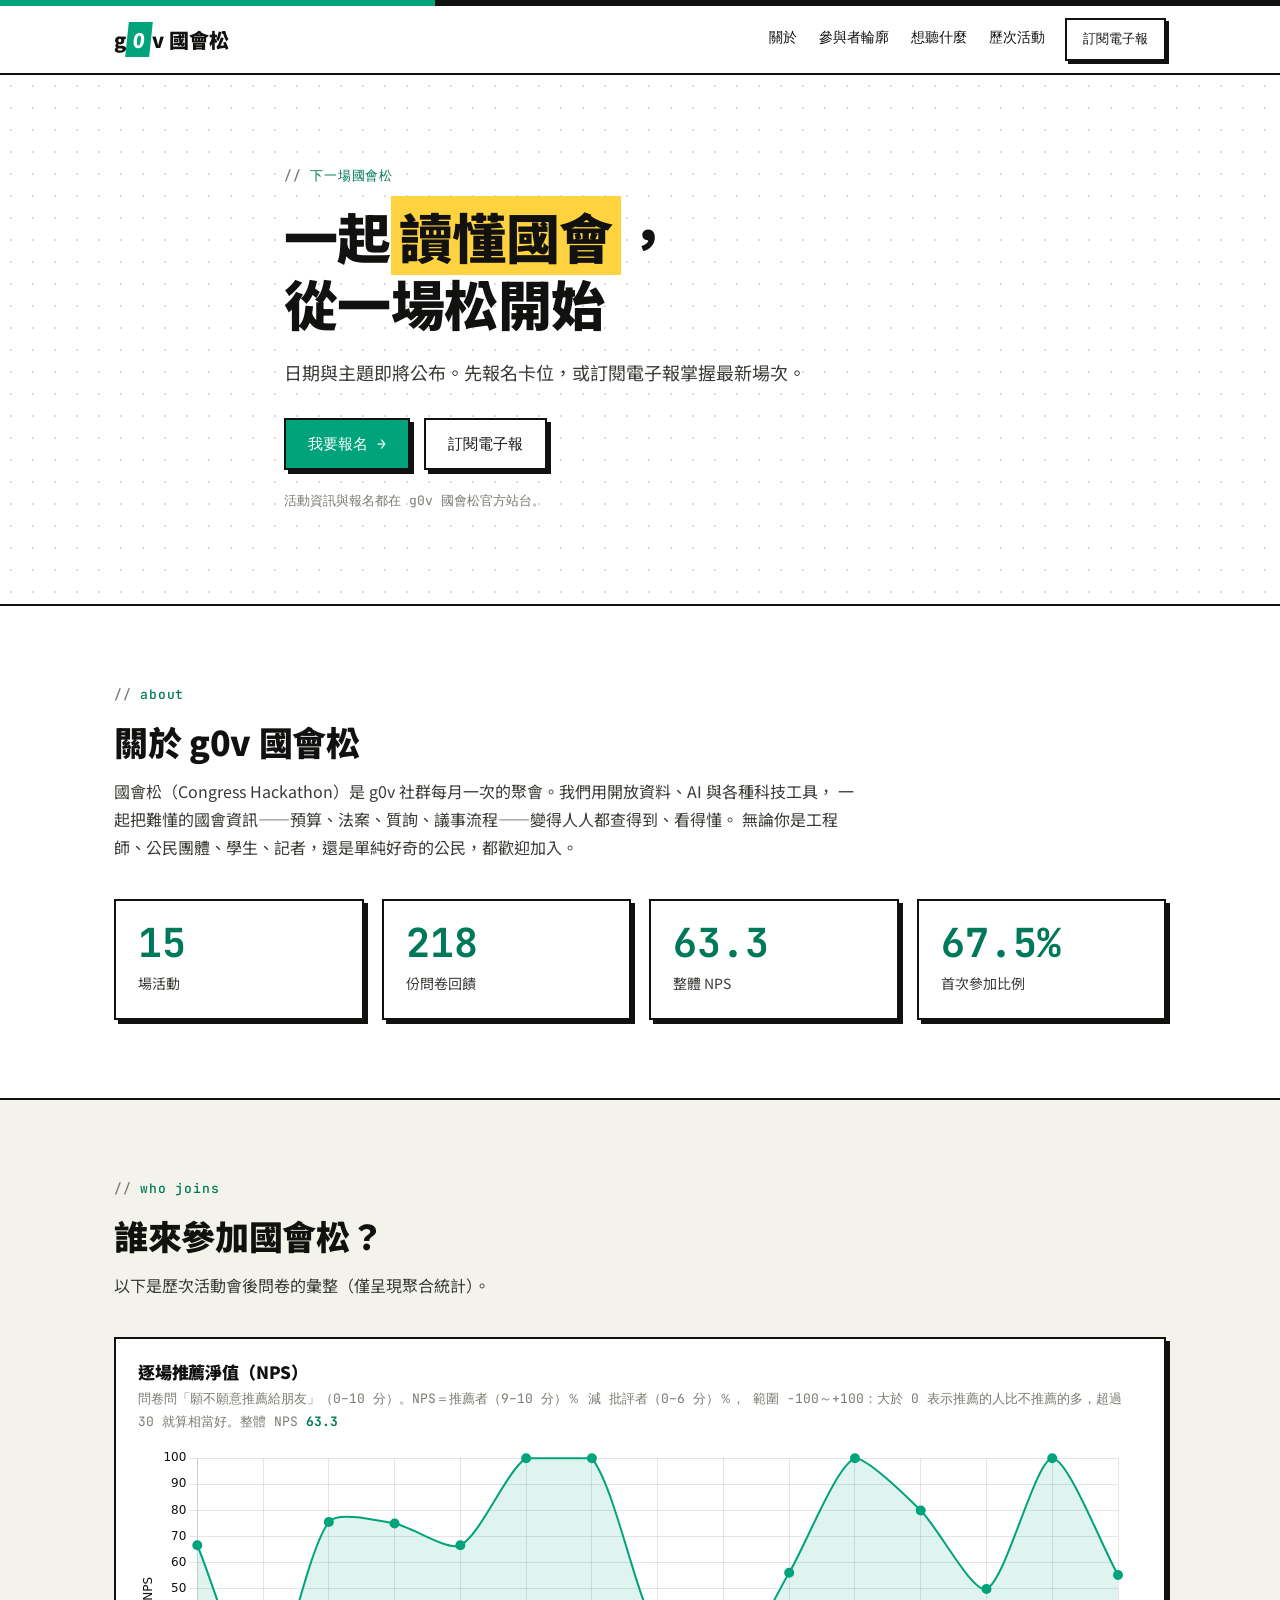
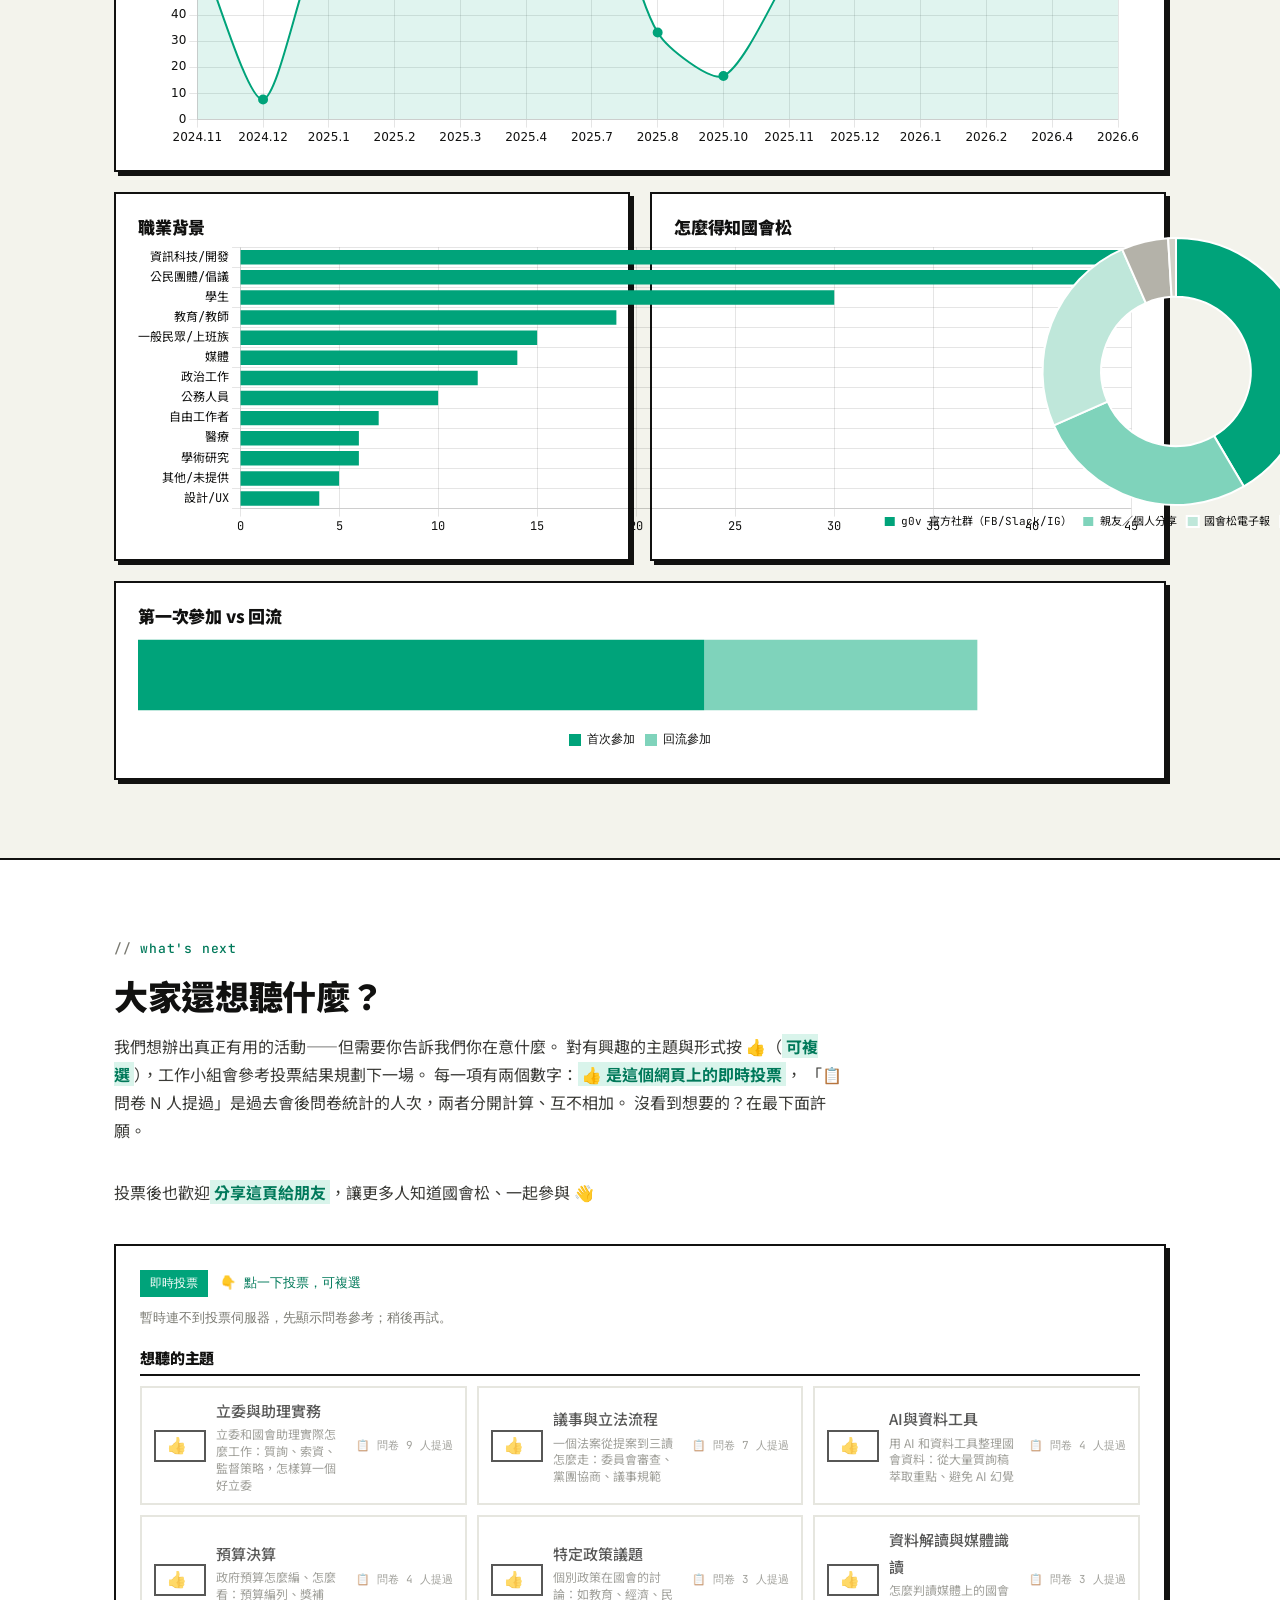
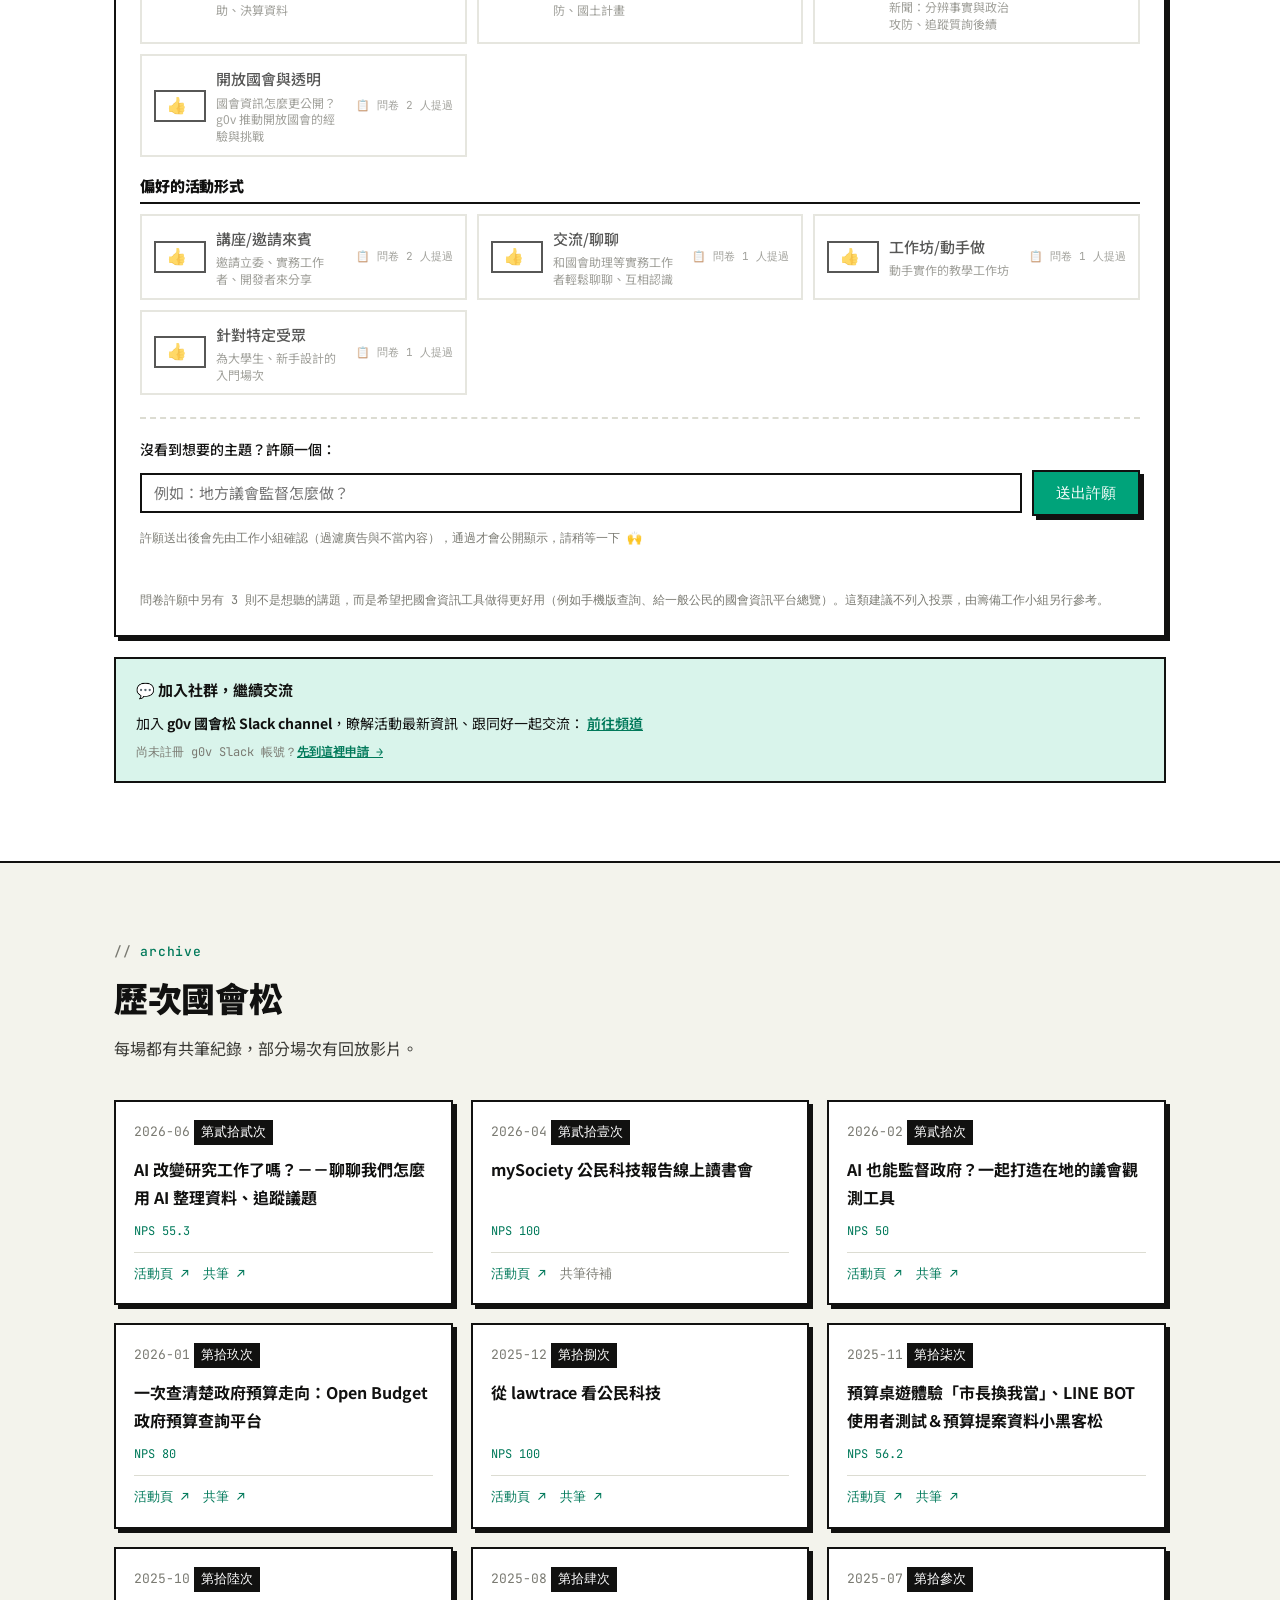
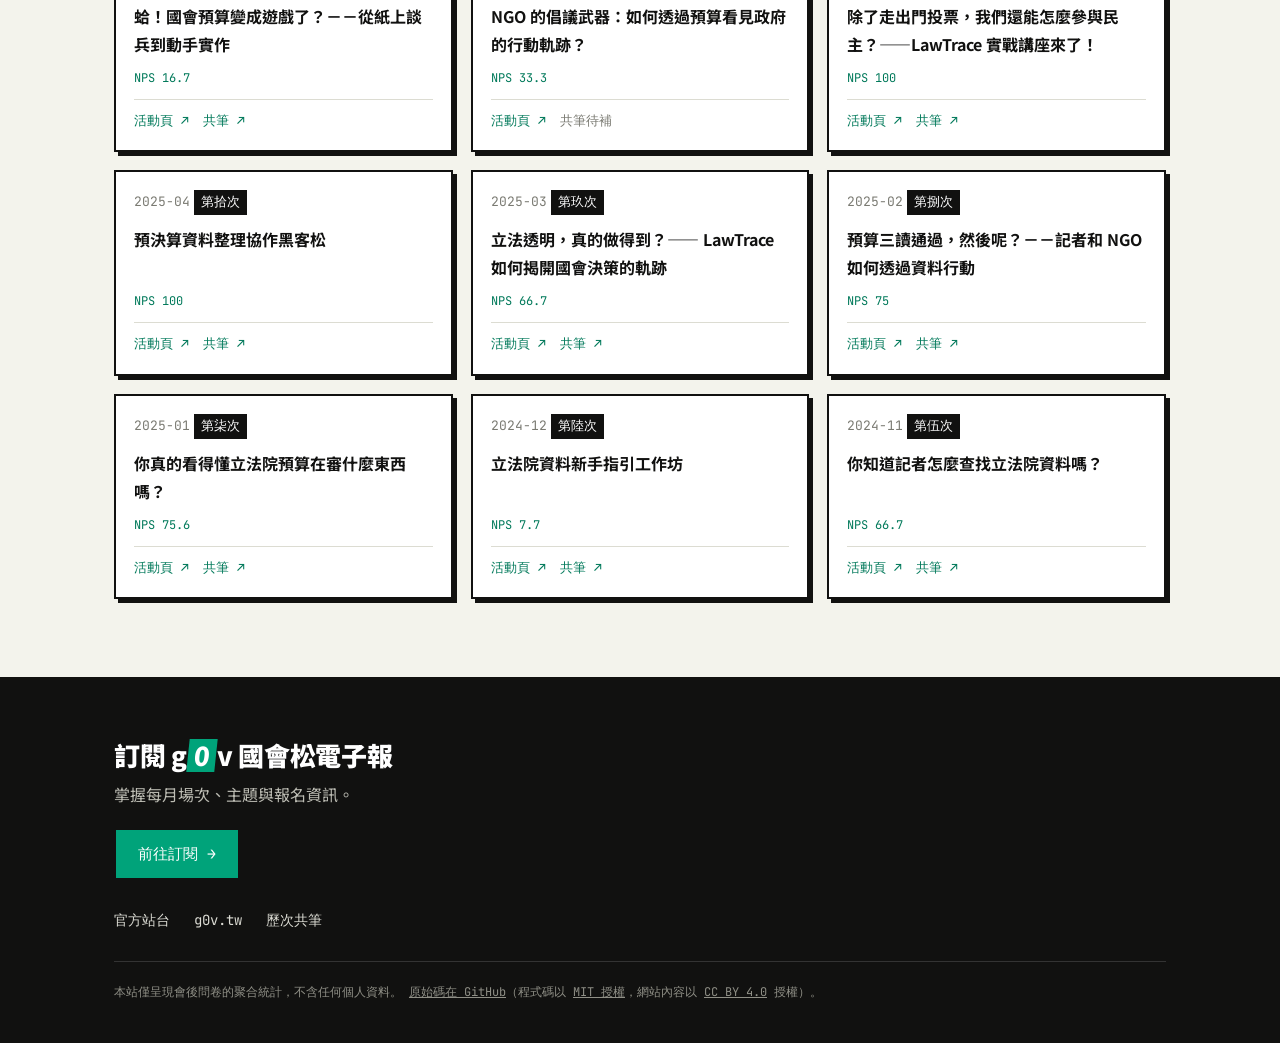
==== commit 56ffb637: "fix: 投票區可讀性修正、分類白話說明、加入開源授權 依會後回饋的問題清單逐項處理： - 補回上次 PR 的排序/進度條/Slack 入口到 src 層來源檔，   避免下次跑 pipeline 打" ====
--- a/index.html
+++ b/index.html
@@ -146,7 +146,9 @@
     .vote__item.is-voted .vote__bar{background:color-mix(in srgb, var(--accent) 18%, transparent);}
     .vote__item > *:not(.vote__bar){position:relative; z-index:1;}
     .vote__thumb{font-size:16px;}
-    .vote__text{font-size:15px; font-weight:500; flex:1;}
+    .vote__main{flex:1; display:flex; flex-direction:column; gap:2px; min-width:0;}
+    .vote__text{font-size:15px; font-weight:500;}
+    .vote__desc{font-size:12px; color:var(--mute); line-height:1.4;}
     .vote__ref{font-family:var(--mono); font-size:11px; color:var(--mute); white-space:nowrap;}
     .vote__form{margin-top:22px; border-top:2px dashed var(--hair); padding-top:18px;}
     .vote__formlabel{display:block; font-size:14px; font-weight:500; margin-bottom:8px;}
@@ -155,6 +157,7 @@
     .vote__form .cf-turnstile{margin-top:12px;}
     .vote__msg{font-family:var(--mono); font-size:13px; color:var(--accent-dark); margin:10px 0 0; min-height:1em;}
     .vote__tools{font-family:var(--mono); font-size:12px; color:var(--mute); margin:18px 0 0;}
+    .vote__modnote{font-family:var(--mono); font-size:12px; color:var(--mute); margin:10px 0 0;}
     .vote__community{margin-top:20px; border:2px solid var(--ink); padding:18px 20px; background:var(--accent-soft);}
     .vote__community-title{font-size:15px; font-weight:700; margin:0 0 8px;}
     .vote__community-text{font-size:14px; margin:0 0 6px;}
@@ -213,7 +216,8 @@
         <div class="cards">
           <div class="card card--wide">
             <h3 class="card__title">逐場推薦淨值（NPS）</h3>
-            <p class="card__hint">「願意推薦給朋友嗎」0–10 分換算。整體 NPS <strong id="nps-overall">—</strong></p>
+            <p class="card__hint">問卷問「願不願意推薦給朋友」（0–10 分）。NPS＝推薦者（9–10 分）％ 減 批評者（0–6 分）％，
+              範圍 −100～+100：大於 0 表示推薦的人比不推薦的多，超過 30 就算相當好。整體 NPS <strong id="nps-overall">—</strong></p>
             <div class="chart-box"><canvas id="chart-nps"></canvas></div>
           </div>
           <div class="card">
@@ -239,7 +243,9 @@
         <p class="section__lead">
           我們想辦出真正有用的活動——但需要你告訴我們你在意什麼。
           對有興趣的主題與形式按 👍（<strong>可複選</strong>），工作小組會參考投票結果規劃下一場。
-          灰字是歷次問卷提過的人次，給你當參考。沒看到想要的？在最下面許願。
+          每一項有兩個數字：<strong>👍 是這個網頁上的即時投票</strong>，
+          「📋 問卷 N 人提過」是過去會後問卷統計的人次，兩者分開計算、互不相加。
+          沒看到想要的？在最下面許願。
         </p>
         <p class="section__lead" style="margin-top:-4px;">
           投票後也歡迎<strong>分享這頁給朋友</strong>，讓更多人知道國會松、一起參與 👋
@@ -265,6 +271,7 @@
               <button type="submit" class="btn btn--primary" id="vote-submit">送出許願</button>
             </div>
             <div class="cf-turnstile" id="vote-turnstile" data-sitekey="0x4AAAAAADrd0cmTVEapsyek" data-execution="execute"></div>
+            <p class="vote__modnote">許願送出後會先由工作小組確認（過濾廣告與不當內容），通過才會公開顯示，請稍等一下 🙌</p>
             <p class="vote__msg" id="vote-msg" role="status"></p>
           </form>
 
@@ -306,7 +313,10 @@
         <a href="https://g0v.tw/" target="_blank" rel="noopener">g0v.tw</a>
         <a href="https://g0v.hackmd.io/@SA7CD7VRSp6Fcqw9CaElcQ/SJ93ZW5XR/" target="_blank" rel="noopener">歷次共筆</a>
       </nav>
-      <p class="footer__fine">本站僅呈現會後問卷的聚合統計，不含任何個人資料。資料與原始碼以開源精神維護。</p>
+      <p class="footer__fine">本站僅呈現會後問卷的聚合統計，不含任何個人資料。
+        <a href="https://github.com/Legendream/openparliament_Hackathon" target="_blank" rel="noopener">原始碼在 GitHub</a>（程式碼以
+        <a href="https://github.com/Legendream/openparliament_Hackathon/blob/main/LICENSE" target="_blank" rel="noopener">MIT 授權</a>，網站內容以
+        <a href="https://creativecommons.org/licenses/by/4.0/deed.zh-hant" target="_blank" rel="noopener">CC BY 4.0</a> 授權）。</p>
     </div>
   </footer>
 
@@ -602,66 +612,78 @@
       {
         "category": "立委與助理實務",
         "demand": 9,
-        "held": 0
+        "held": 0,
+        "desc": "立委和國會助理實際怎麼工作：質詢、索資、監督策略，怎樣算一個好立委"
       },
       {
         "category": "議事與立法流程",
         "demand": 7,
-        "held": 3
+        "held": 3,
+        "desc": "一個法案從提案到三讀怎麼走：委員會審查、黨團協商、議事規範"
       },
       {
         "category": "AI與資料工具",
         "demand": 4,
-        "held": 4
+        "held": 4,
+        "desc": "用 AI 和資料工具整理國會資料：從大量質詢稿萃取重點、避免 AI 幻覺"
       },
       {
         "category": "預算決算",
         "demand": 4,
-        "held": 7
+        "held": 7,
+        "desc": "政府預算怎麼編、怎麼看：預算編列、獎補助、決算資料"
       },
       {
         "category": "特定政策議題",
         "demand": 3,
-        "held": 1
+        "held": 1,
+        "desc": "個別政策在國會的討論：如教育、經濟、民防、國土計畫"
       },
       {
         "category": "資料解讀與媒體識讀",
         "demand": 3,
-        "held": 2
+        "held": 2,
+        "desc": "怎麼判讀媒體上的國會新聞：分辨事實與政治攻防、追蹤質詢後續"
       },
       {
         "category": "開放國會與透明",
         "demand": 2,
-        "held": 0
+        "held": 0,
+        "desc": "國會資訊怎麼更公開？g0v 推動開放國會的經驗與挑戰"
       }
     ],
     "formats": [
       {
         "category": "講座/邀請來賓",
         "demand": 2,
-        "held": 0
+        "held": 0,
+        "desc": "邀請立委、實務工作者、開發者來分享"
       },
       {
         "category": "交流/聊聊",
         "demand": 1,
-        "held": 0
+        "held": 0,
+        "desc": "和國會助理等實務工作者輕鬆聊聊、互相認識"
       },
       {
         "category": "工作坊/動手做",
         "demand": 1,
-        "held": 0
+        "held": 0,
+        "desc": "動手實作的教學工作坊"
       },
       {
         "category": "針對特定受眾",
         "demand": 1,
-        "held": 0
+        "held": 0,
+        "desc": "為大學生、新手設計的入門場次"
       }
     ],
     "tools": [
       {
         "category": "工具/平台建議",
         "demand": 3,
-        "held": 0
+        "held": 0,
+        "desc": "例如手機版查詢、給一般公民的國會資訊平台總覽"
       }
     ],
     "valid_n": 29
@@ -979,32 +1001,39 @@
   }
   function flash(t) { if (msgEl) msgEl.textContent = t; }
 
-  function itemHtml(text, ref, live) {
+  function itemHtml(text, ref, live, desc) {
     var cnt = live && live.votes != null ? live.votes : "";
     var voted = live && live.voted ? " is-voted" : "";
     var disabled = live ? "" : " is-disabled";
-    var refTxt = ref != null ? "問卷 " + ref + " 提過" : "新許願";
+    var refTxt = ref != null ? "📋 問卷 " + ref + " 人提過" : "新許願";
     return '<li class="vote__item' + voted + disabled + '" data-text="' + esc(text) + '"' +
+      ' data-votes="' + (live && live.votes ? live.votes : 0) + '"' +
       (live ? ' data-id="' + live.id + '"' : "") + '>' +
       '<div class="vote__bar"></div>' +
       '<button type="button" class="vote__btn" tabindex="-1"><span class="vote__thumb">👍</span>' +
       '<span class="vote__count">' + cnt + '</span></button>' +
-      '<span class="vote__text">' + esc(text) + '</span>' +
+      '<span class="vote__main"><span class="vote__text">' + esc(text) + '</span>' +
+      (desc ? '<span class="vote__desc">' + esc(desc) + '</span>' : '') + '</span>' +
       '<span class="vote__ref">' + refTxt + '</span></li>';
   }
 
   // 1) 先用問卷資料畫出清單（唯讀）
-  function base(arr) { return (arr || []).map(function (x) { return { text: x.category, ref: x.demand }; }); }
+  function base(arr) { return (arr || []).map(function (x) { return { text: x.category, ref: x.demand, desc: x.desc }; }); }
   function renderBase(el, items) {
-    el.innerHTML = items.map(function (x) { return itemHtml(x.text, x.ref, null); }).join("") || '<li class="vote__ref">—</li>';
+    el.innerHTML = items.map(function (x) { return itemHtml(x.text, x.ref, null, x.desc); }).join("") || '<li class="vote__ref">—</li>';
   }
   var topicBase = base(wish.topics);
   var formatBase = base(wish.formats);
   renderBase(topicsEl, topicBase);
   renderBase(formatsEl, formatBase);
   if (toolsEl) {
-    var tools = (wish.tools || []).map(function (t) { return t.category + "（" + t.demand + "）"; });
-    toolsEl.textContent = tools.length ? "另有工具/平台類建議：" + tools.join("、") : "";
+    var toolRows = wish.tools || [];
+    var toolN = toolRows.reduce(function (s, t) { return s + (t.demand || 0); }, 0);
+    toolsEl.textContent = toolN
+      ? "問卷許願中另有 " + toolN + " 則不是想聽的講題，而是希望把國會資訊工具做得更好用" +
+        "（" + (toolRows[0].desc || "對國會資訊平台與工具的建議") + "）。" +
+        "這類建議不列入投票，由籌備工作小組另行參考。"
+      : "";
   }
 
   // file:// 無 API
@@ -1020,8 +1049,22 @@
     localStorage.setItem("congressthon_voter", voter);
   }
 
-  var refMap = {}; // text -> 問卷人次
-  topicBase.concat(formatBase).forEach(function (x) { refMap[x.text] = x.ref; });
+  var refMap = {};  // text -> 問卷人次
+  var descMap = {}; // text -> 分類白話說明
+  topicBase.concat(formatBase).forEach(function (x) { refMap[x.text] = x.ref; descMap[x.text] = x.desc; });
+
+  // 依票數重排並更新背景進度條（票數相對最高者的比例）
+  function sortAndBar(ul) {
+    var items = Array.prototype.slice.call(ul.querySelectorAll(".vote__item"));
+    var max = items.reduce(function (m, li) { return Math.max(m, +(li.getAttribute("data-votes") || 0)); }, 0);
+    items.sort(function (a, b) { return (+(b.getAttribute("data-votes") || 0)) - (+(a.getAttribute("data-votes") || 0)); });
+    items.forEach(function (li) {
+      ul.appendChild(li);
+      var v = +(li.getAttribute("data-votes") || 0);
+      var bar = li.querySelector(".vote__bar");
+      if (bar) bar.style.width = max > 0 ? (v / max * 100) + "%" : "0%";
+    });
+  }
 
   // 2) 疊上即時票數並開放點擊
   function applyLive(rows) {
@@ -1030,28 +1073,18 @@
       var el = groups[r.kind] || topicsEl;
       var li = el.querySelector('[data-text="' + cssEsc(r.text) + '"]');
       if (!li) {
-        el.insertAdjacentHTML("beforeend", itemHtml(r.text, refMap[r.text] != null ? refMap[r.text] : null, r));
+        el.insertAdjacentHTML("beforeend",
+          itemHtml(r.text, refMap[r.text] != null ? refMap[r.text] : null, r, descMap[r.text]));
       } else {
         li.classList.remove("is-disabled");
         li.classList.toggle("is-voted", !!r.voted);
         li.setAttribute("data-id", r.id);
+        li.setAttribute("data-votes", r.votes || 0);
         li.querySelector(".vote__count").textContent = r.votes;
       }
-      li = el.querySelector('[data-text="' + cssEsc(r.text) + '"]');
-      if (li) li.setAttribute("data-votes", r.votes || 0);
     });
-    // 依票數排序、更新進度條
-    [topicsEl, formatsEl].forEach(function (ul) {
-      var items = Array.from(ul.querySelectorAll(".vote__item"));
-      var max = items.reduce(function (m, li) { return Math.max(m, +(li.getAttribute("data-votes") || 0)); }, 0);
-      items.sort(function (a, b) { return (+(b.getAttribute("data-votes") || 0)) - (+(a.getAttribute("data-votes") || 0)); });
-      items.forEach(function (li) {
-        ul.appendChild(li);
-        var v = +(li.getAttribute("data-votes") || 0);
-        var bar = li.querySelector(".vote__bar");
-        if (bar) bar.style.width = max > 0 ? (v / max * 100) + "%" : "0%";
-      });
-    });
+    sortAndBar(topicsEl);
+    sortAndBar(formatsEl);
     if (statusEl) statusEl.textContent = "";
   }
   function cssEsc(s) { return String(s).replace(/"/g, '\\"'); }
@@ -1077,18 +1110,9 @@
     }).then(function (r) { return r.json(); }).then(function (d) {
       if (d && d.ok) {
         li.classList.toggle("is-voted", d.voted);
+        li.setAttribute("data-votes", d.votes || 0);
         li.querySelector(".vote__count").textContent = d.votes;
-        li.setAttribute("data-votes", d.votes || 0);
-        var ul = li.parentElement;
-        var items = Array.from(ul.querySelectorAll(".vote__item"));
-        var max = items.reduce(function (m, x) { return Math.max(m, +(x.getAttribute("data-votes") || 0)); }, 0);
-        items.sort(function (a, b) { return (+(b.getAttribute("data-votes") || 0)) - (+(a.getAttribute("data-votes") || 0)); });
-        items.forEach(function (x) {
-          ul.appendChild(x);
-          var v = +(x.getAttribute("data-votes") || 0);
-          var bar = x.querySelector(".vote__bar");
-          if (bar) bar.style.width = max > 0 ? (v / max * 100) + "%" : "0%";
-        });
+        sortAndBar(li.parentElement);
       } else { flash((d && d.error) || "投票失敗"); }
     }).catch(function () { flash("連線失敗"); });
   }
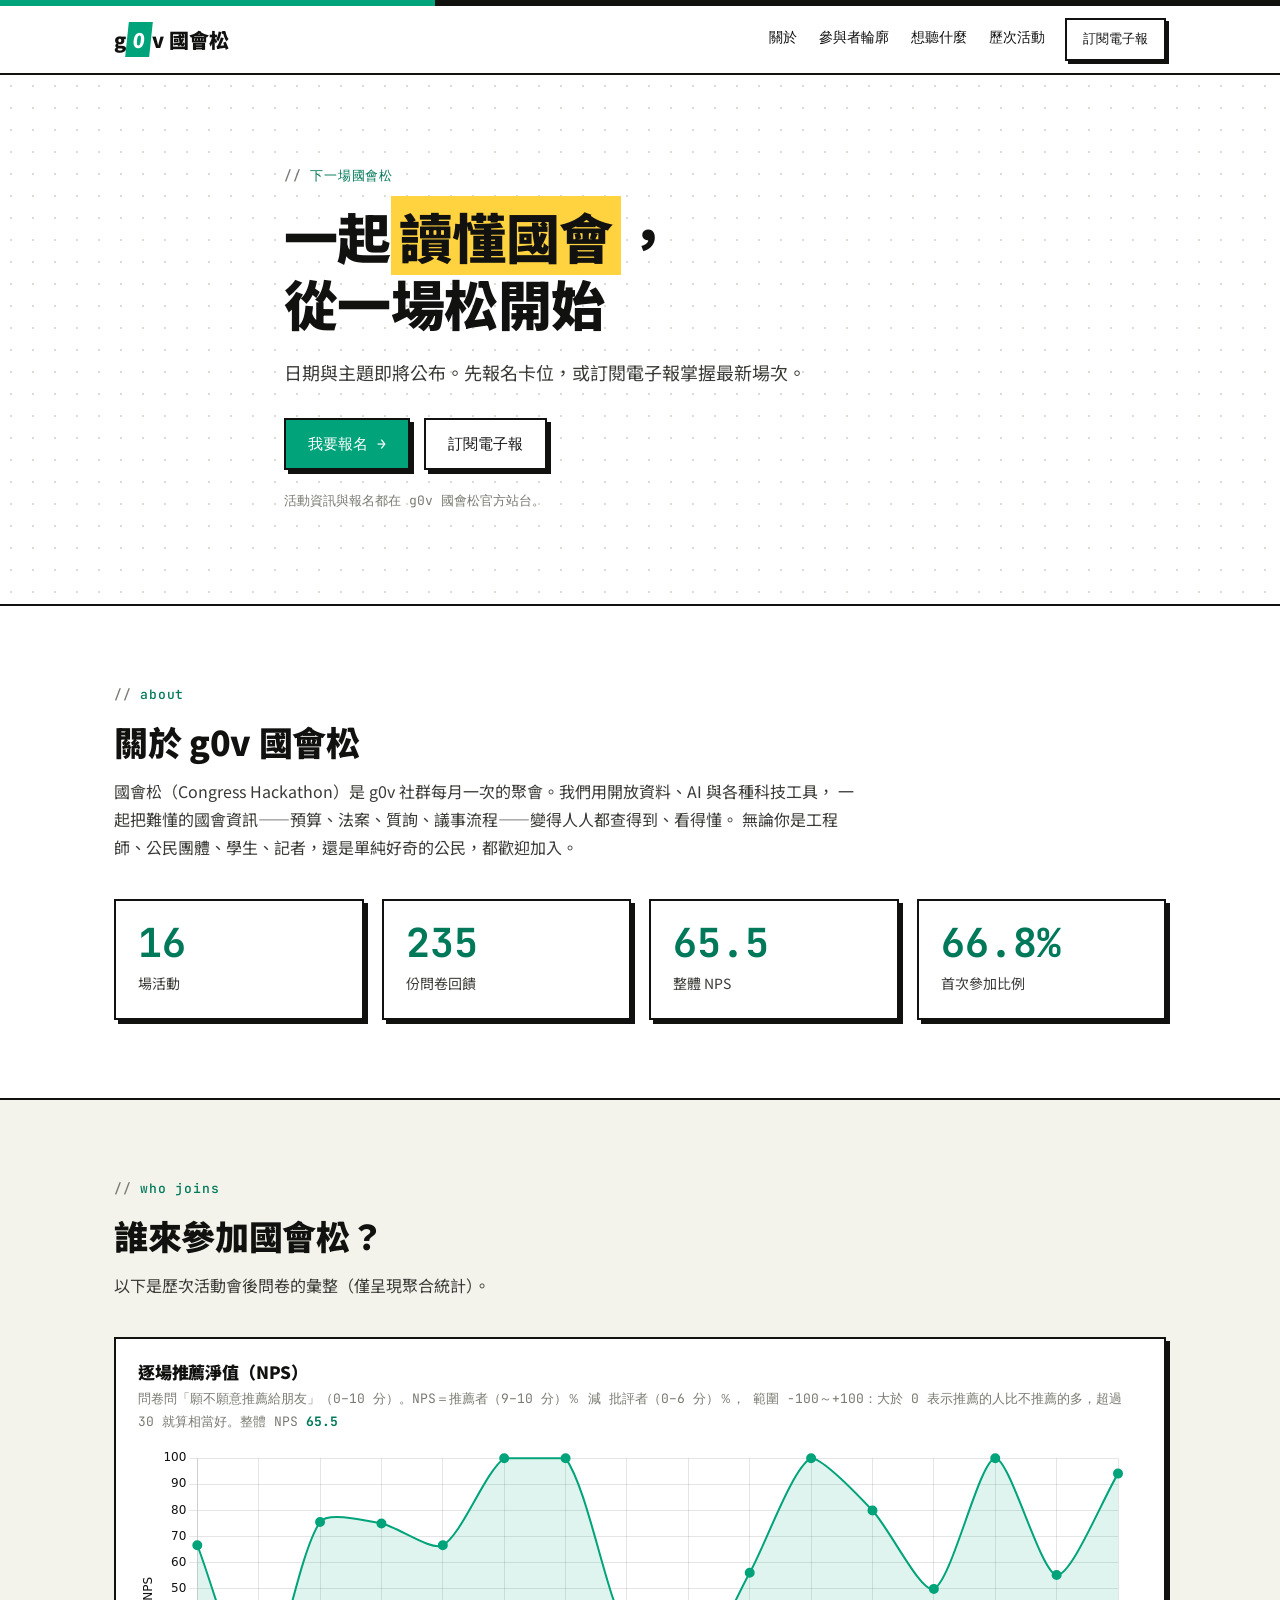
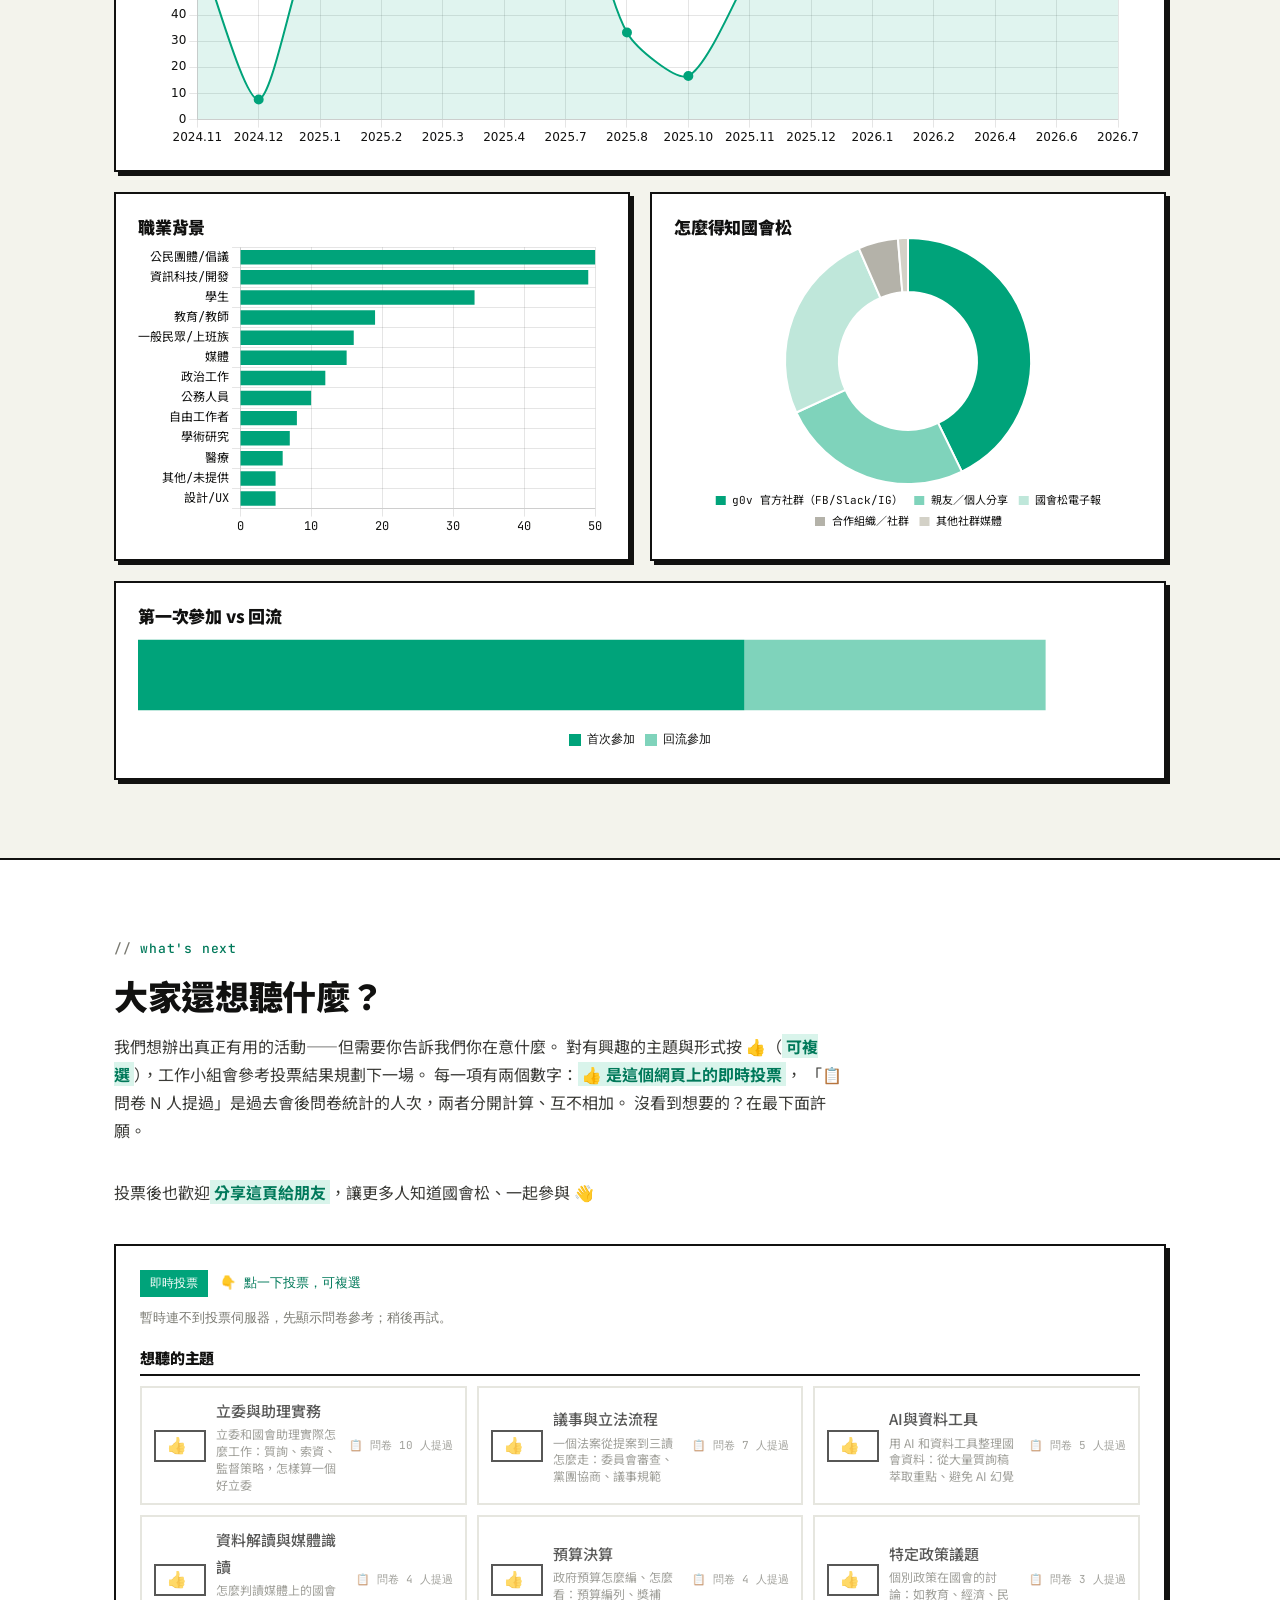
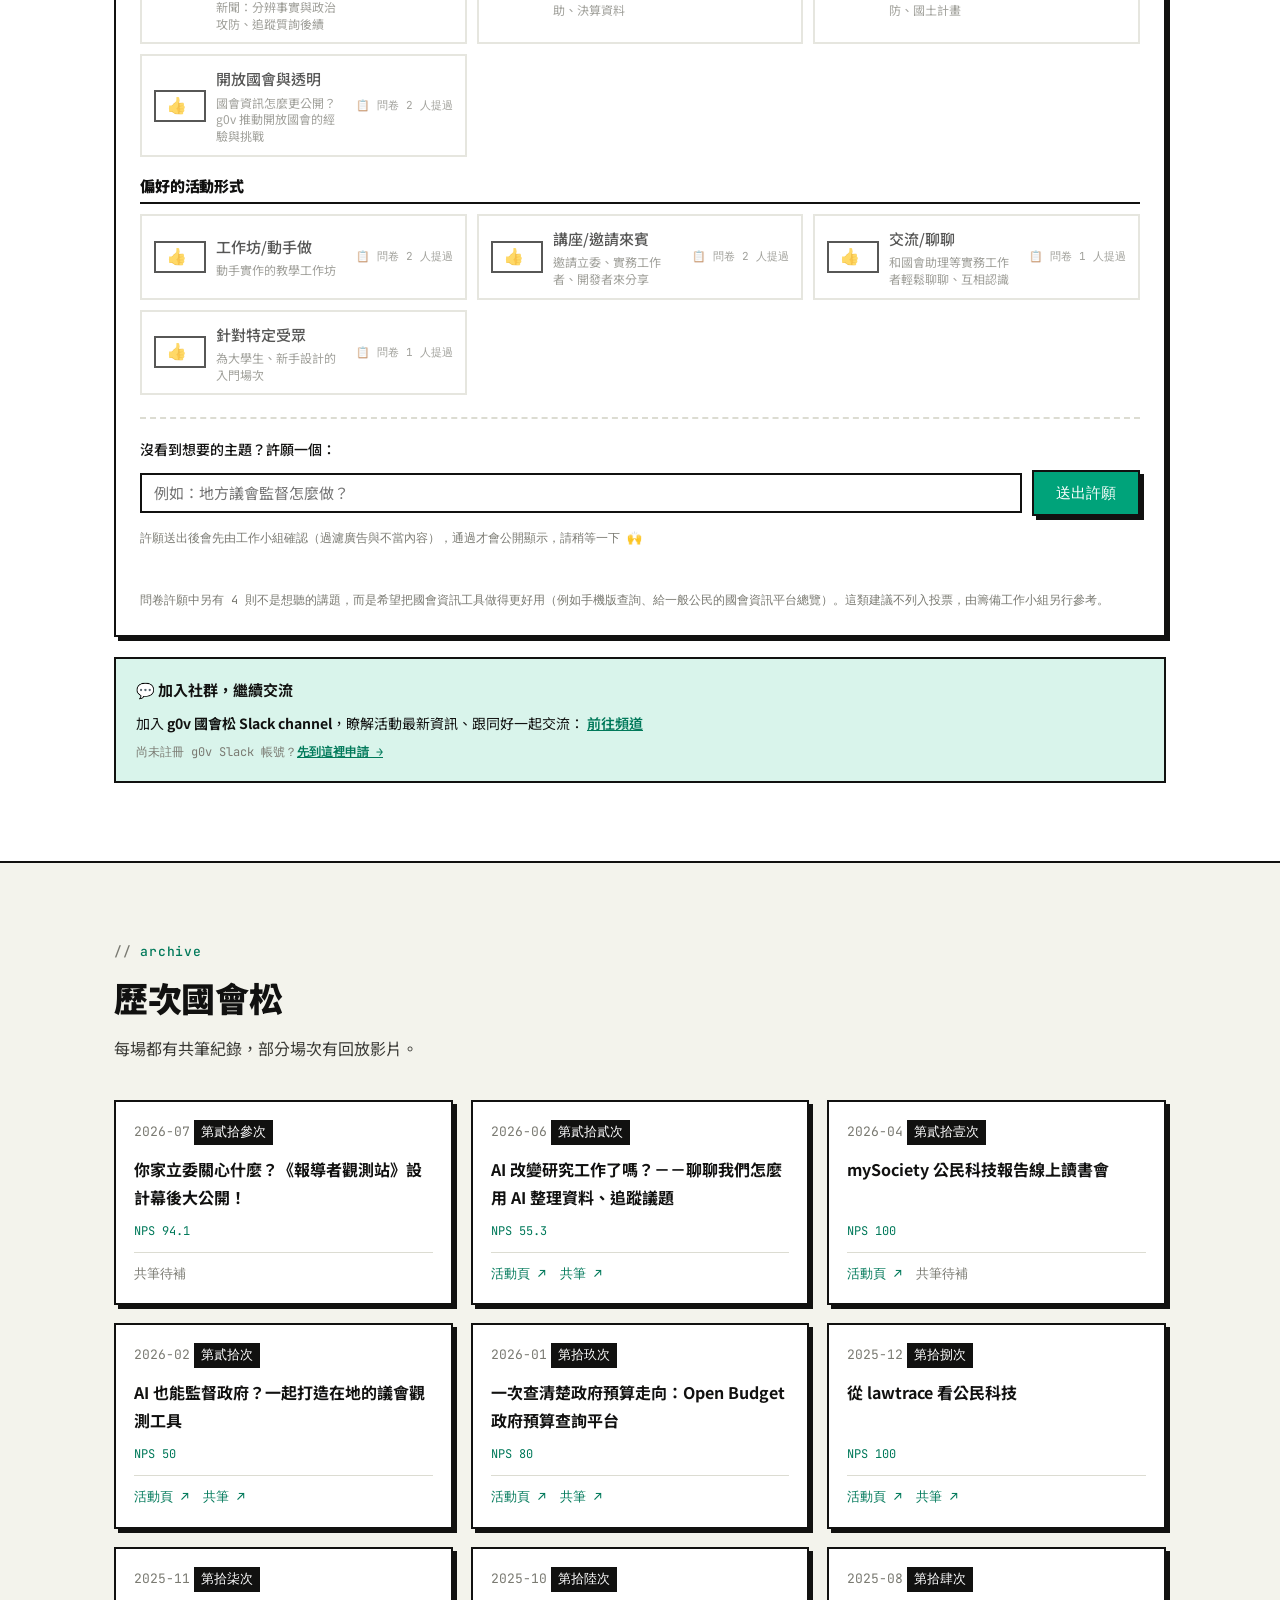
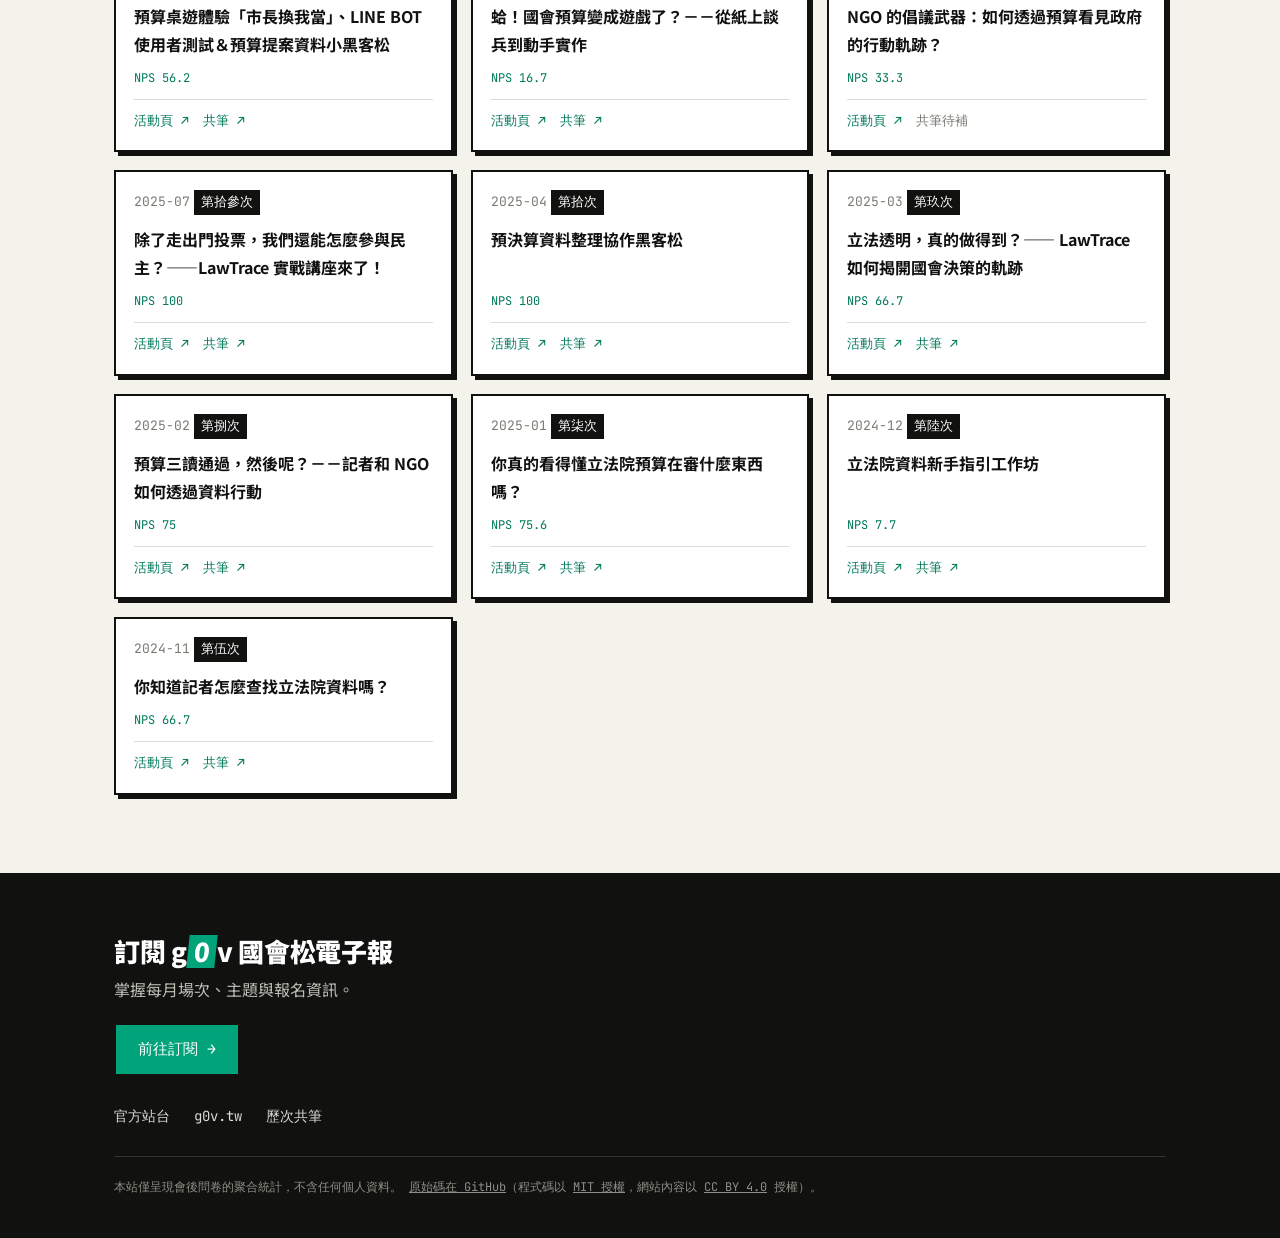
==== commit 9dc1f9fe: "data: 補上 2026.7（第貳拾參次）問卷資料並更新網站 新增 2026.7「你家立委關心什麼？《報導者觀測站》設計幕後大公開！」 共 17 筆問卷回覆，重跑分析與網站打包。  網站數字變動： " ====
--- a/index.html
+++ b/index.html
@@ -346,22 +346,22 @@
   <script>
 window.SITE_DATA = {
   "summary": {
-    "events": 15,
-    "total_responses": 218,
-    "overall_nps": 63.3,
-    "promoters": 149,
-    "passives": 58,
+    "events": 16,
+    "total_responses": 235,
+    "overall_nps": 65.5,
+    "promoters": 165,
+    "passives": 59,
     "detractors": 11,
-    "nps_sample": 218,
-    "first_time_pct": 67.5,
-    "returning_pct": 32.5,
-    "wish_responses": 29,
+    "nps_sample": 235,
+    "first_time_pct": 66.8,
+    "returning_pct": 33.2,
+    "wish_responses": 31,
     "top_topics": [
       "立委與助理實務",
       "議事與立法流程",
       "AI與資料工具",
-      "預算決算",
-      "特定政策議題"
+      "資料解讀與媒體識讀",
+      "預算決算"
     ]
   },
   "nps_by_event": [
@@ -499,119 +499,128 @@
       "promoters": 29,
       "passives": 15,
       "detractors": 3
+    },
+    {
+      "event": "2026.7",
+      "theme": "你家立委關心什麼？《報導者觀測站》設計幕後大公開！",
+      "n": 17,
+      "nps": 94.1,
+      "promoters": 16,
+      "passives": 1,
+      "detractors": 0
     }
   ],
   "occupation": [
     {
+      "value": "公民團體/倡議",
+      "count": 50,
+      "pct": 21.3
+    },
+    {
       "value": "資訊科技/開發",
-      "count": 45,
-      "pct": 20.6
-    },
-    {
-      "value": "公民團體/倡議",
-      "count": 45,
-      "pct": 20.6
+      "count": 49,
+      "pct": 20.9
     },
     {
       "value": "學生",
-      "count": 30,
-      "pct": 13.8
+      "count": 33,
+      "pct": 14.0
     },
     {
       "value": "教育/教師",
       "count": 19,
-      "pct": 8.7
+      "pct": 8.1
     },
     {
       "value": "一般民眾/上班族",
+      "count": 16,
+      "pct": 6.8
+    },
+    {
+      "value": "媒體",
       "count": 15,
-      "pct": 6.9
-    },
-    {
-      "value": "媒體",
-      "count": 14,
       "pct": 6.4
     },
     {
       "value": "政治工作",
       "count": 12,
-      "pct": 5.5
+      "pct": 5.1
     },
     {
       "value": "公務人員",
       "count": 10,
-      "pct": 4.6
+      "pct": 4.3
     },
     {
       "value": "自由工作者",
+      "count": 8,
+      "pct": 3.4
+    },
+    {
+      "value": "學術研究",
       "count": 7,
-      "pct": 3.2
+      "pct": 3.0
     },
     {
       "value": "醫療",
       "count": 6,
-      "pct": 2.8
-    },
-    {
-      "value": "學術研究",
-      "count": 6,
-      "pct": 2.8
+      "pct": 2.6
     },
     {
       "value": "其他/未提供",
       "count": 5,
-      "pct": 2.3
+      "pct": 2.1
     },
     {
       "value": "設計/UX",
-      "count": 4,
-      "pct": 1.8
+      "count": 5,
+      "pct": 2.1
     }
   ],
   "channel": [
     {
       "value": "g0v 官方社群（FB/Slack/IG）",
-      "count": 88,
-      "pct": 41.5
+      "count": 98,
+      "pct": 42.8
     },
     {
       "value": "親友／個人分享",
-      "count": 57,
-      "pct": 26.9
+      "count": 58,
+      "pct": 25.3
     },
     {
       "value": "國會松電子報",
-      "count": 53,
-      "pct": 25.0
+      "count": 58,
+      "pct": 25.3
     },
     {
       "value": "合作組織／社群",
       "count": 12,
-      "pct": 5.7
+      "pct": 5.2
     },
     {
       "value": "其他社群媒體",
-      "count": 2,
-      "pct": 0.9
+      "count": 3,
+      "pct": 1.3
     }
   ],
   "first_time": [
     {
       "value": "首次參加",
-      "count": 141,
-      "pct": 67.5
+      "count": 151,
+      "pct": 66.8
     },
     {
       "value": "回流參加",
-      "count": 68,
-      "pct": 32.5
+      "count": 75,
+      "pct": 33.2
     }
   ],
   "wish": {
     "topics": [
       {
         "category": "立委與助理實務",
-        "demand": 9,
+        "demand": 10,
         "held": 0,
         "desc": "立委和國會助理實際怎麼工作：質詢、索資、監督策略，怎樣算一個好立委"
       },
@@ -623,9 +632,15 @@
       },
       {
         "category": "AI與資料工具",
+        "demand": 5,
+        "held": 5,
+        "desc": "用 AI 和資料工具整理國會資料：從大量質詢稿萃取重點、避免 AI 幻覺"
+      },
+      {
+        "category": "資料解讀與媒體識讀",
         "demand": 4,
-        "held": 4,
-        "desc": "用 AI 和資料工具整理國會資料：從大量質詢稿萃取重點、避免 AI 幻覺"
+        "held": 3,
+        "desc": "怎麼判讀媒體上的國會新聞：分辨事實與政治攻防、追蹤質詢後續"
       },
       {
         "category": "預算決算",
@@ -640,12 +655,6 @@
         "desc": "個別政策在國會的討論：如教育、經濟、民防、國土計畫"
       },
       {
-        "category": "資料解讀與媒體識讀",
-        "demand": 3,
-        "held": 2,
-        "desc": "怎麼判讀媒體上的國會新聞：分辨事實與政治攻防、追蹤質詢後續"
-      },
-      {
         "category": "開放國會與透明",
         "demand": 2,
         "held": 0,
@@ -653,6 +662,12 @@
       }
     ],
     "formats": [
+      {
+        "category": "工作坊/動手做",
+        "demand": 2,
+        "held": 0,
+        "desc": "動手實作的教學工作坊"
+      },
       {
         "category": "講座/邀請來賓",
         "demand": 2,
@@ -666,12 +681,6 @@
         "desc": "和國會助理等實務工作者輕鬆聊聊、互相認識"
       },
       {
-        "category": "工作坊/動手做",
-        "demand": 1,
-        "held": 0,
-        "desc": "動手實作的教學工作坊"
-      },
-      {
         "category": "針對特定受眾",
         "demand": 1,
         "held": 0,
@@ -681,12 +690,12 @@
     "tools": [
       {
         "category": "工具/平台建議",
-        "demand": 3,
+        "demand": 4,
         "held": 0,
         "desc": "例如手機版查詢、給一般公民的國會資訊平台總覽"
       }
     ],
-    "valid_n": 29
+    "valid_n": 31
   },
   "events": [
     {
@@ -838,6 +847,16 @@
       "video": "",
       "event_url": "https://g0vcongressthon.oen.tw/events/3EuMhAv2k8WyFVjIjLO8zv0gkhO",
       "nps": 55.3
+    },
+    {
+      "event": "2026.7",
+      "date": "2026-07",
+      "term": "第貳拾參次",
+      "theme": "你家立委關心什麼？《報導者觀測站》設計幕後大公開！",
+      "hackmd": "",
+      "video": "",
+      "event_url": "",
+      "nps": 94.1
     }
   ],
   "links": {
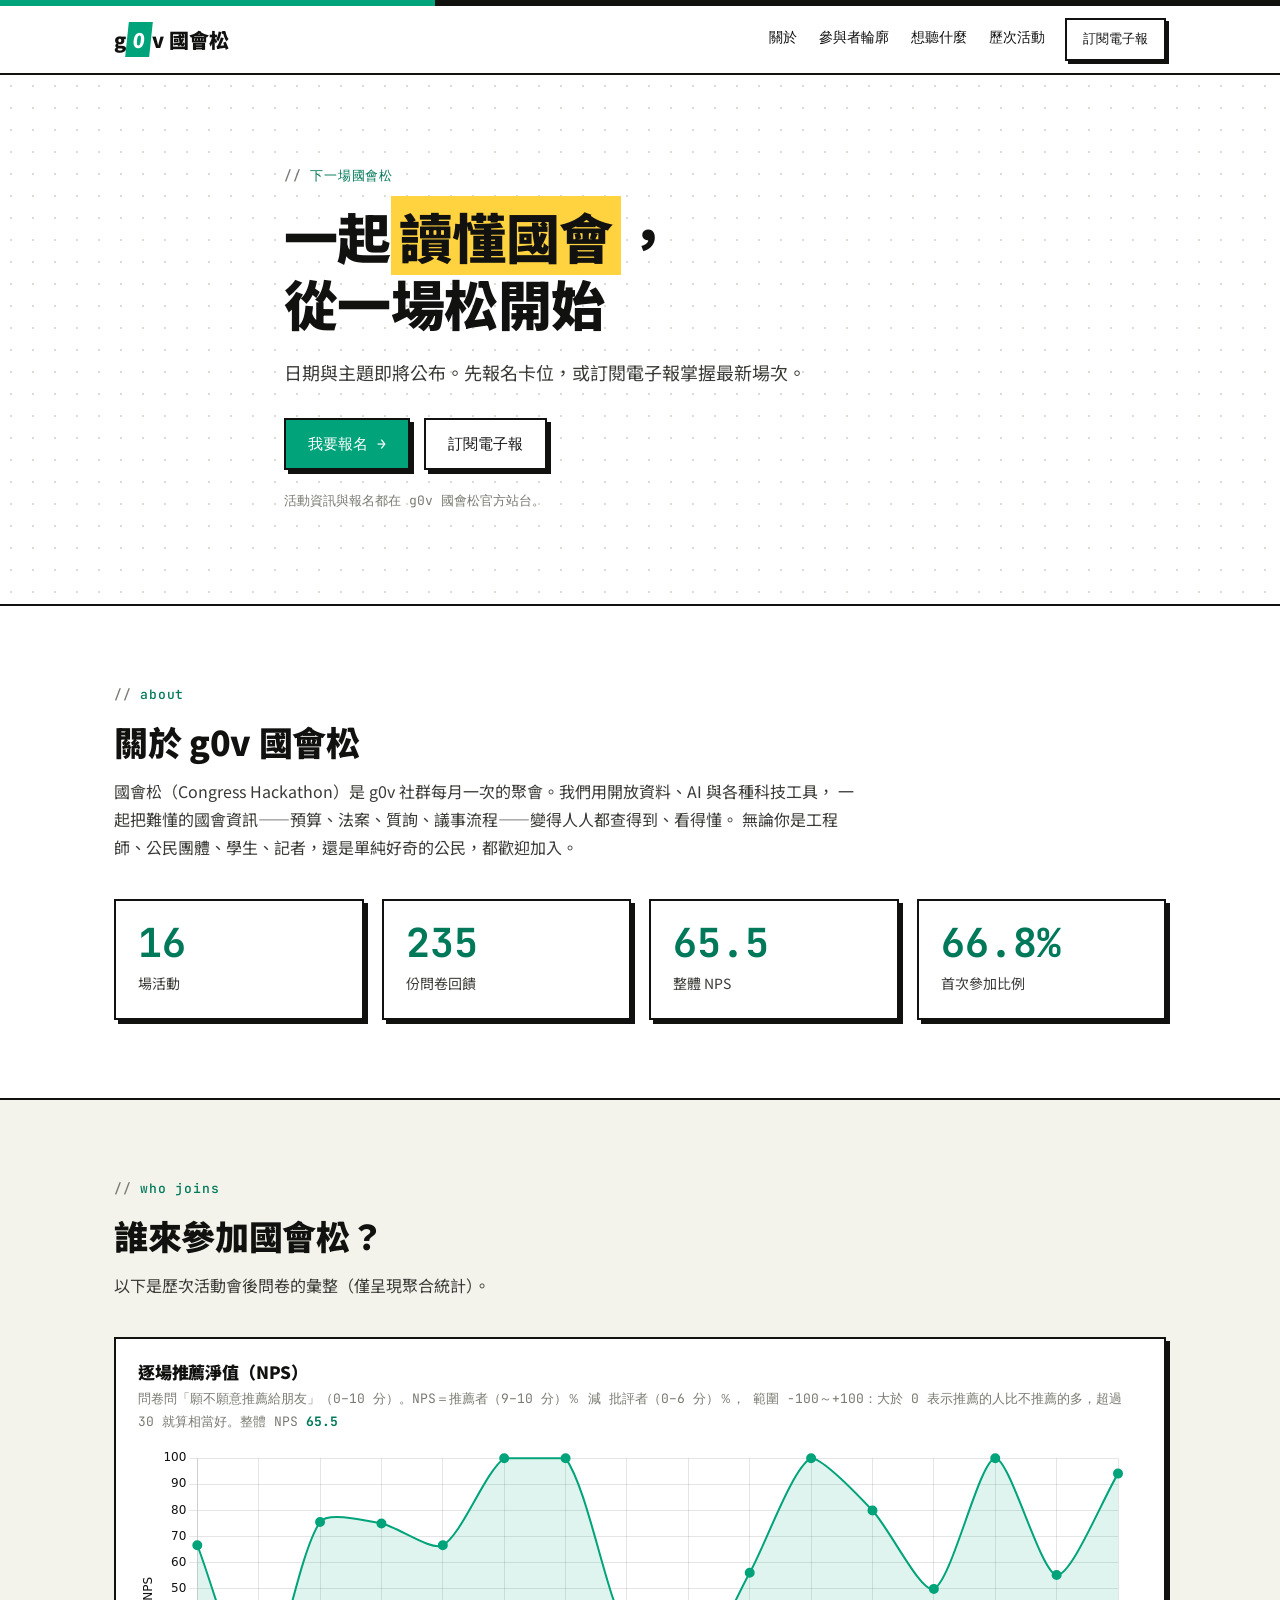
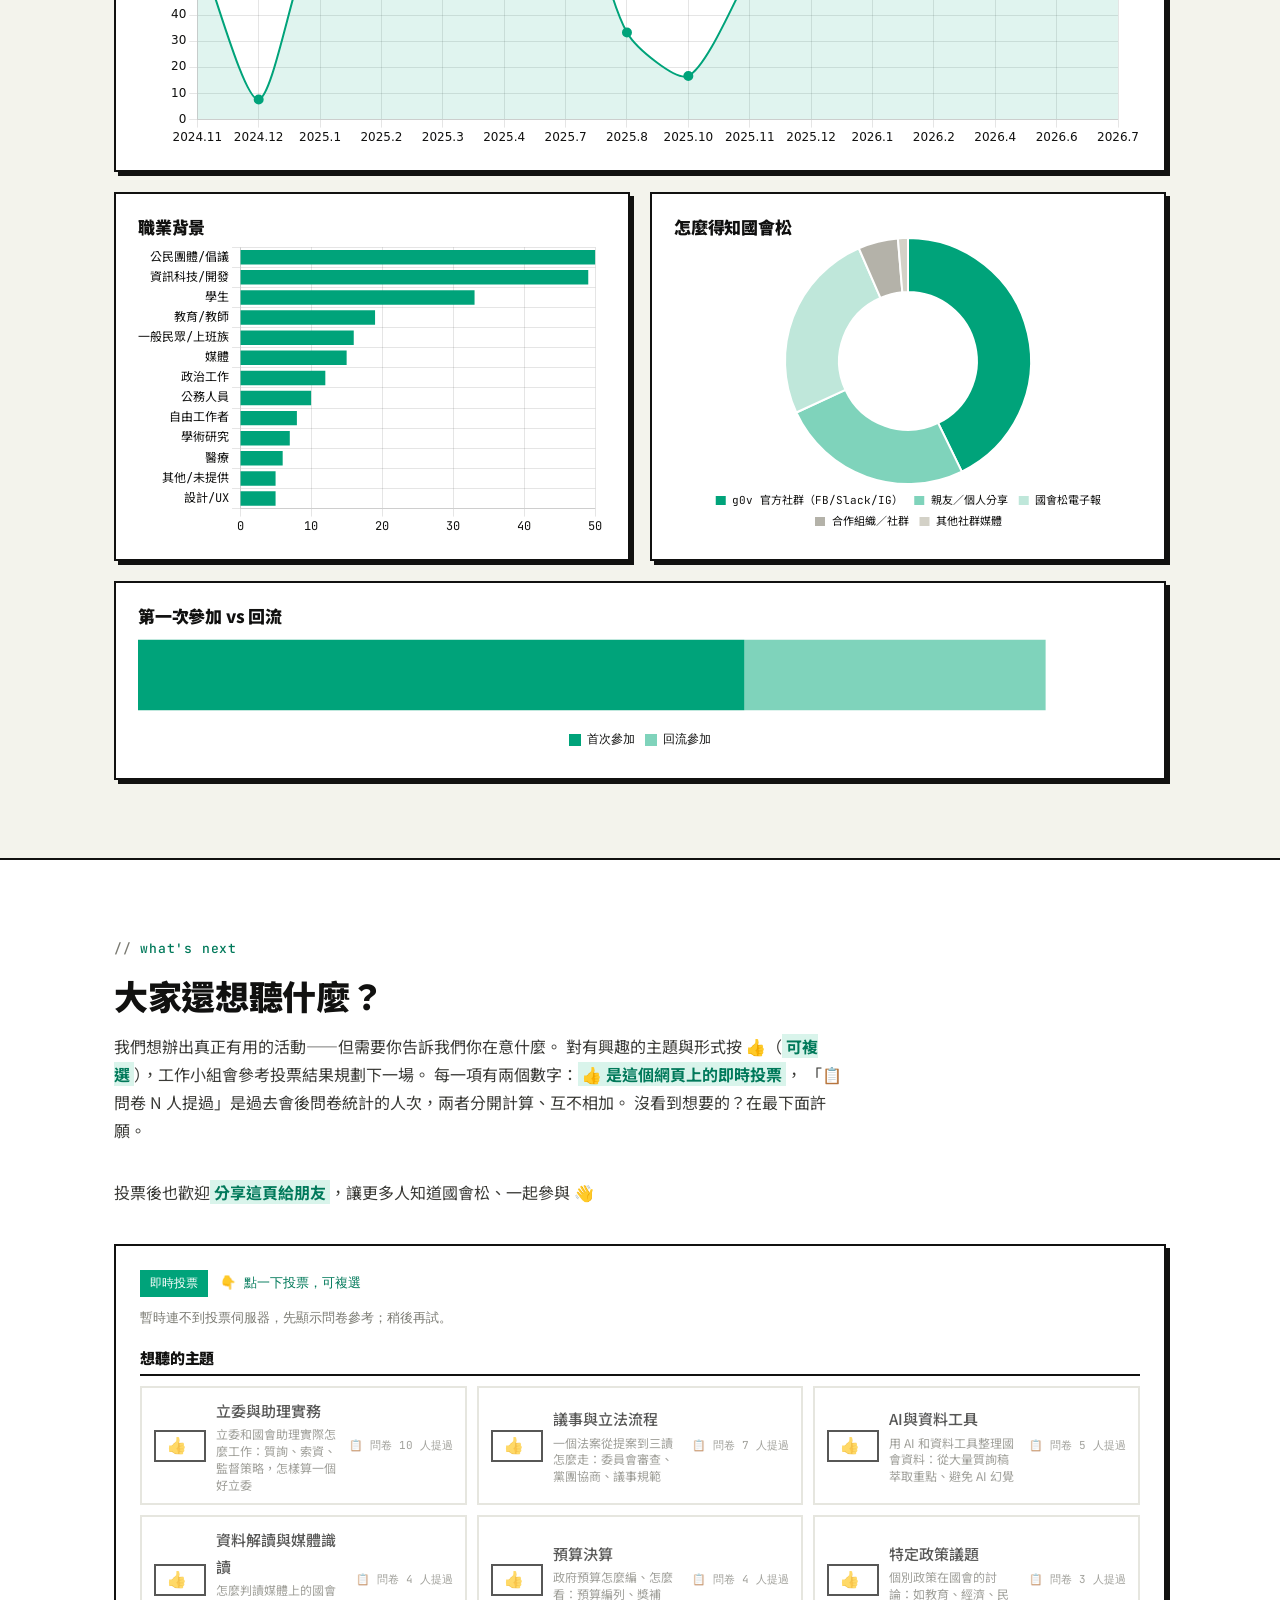
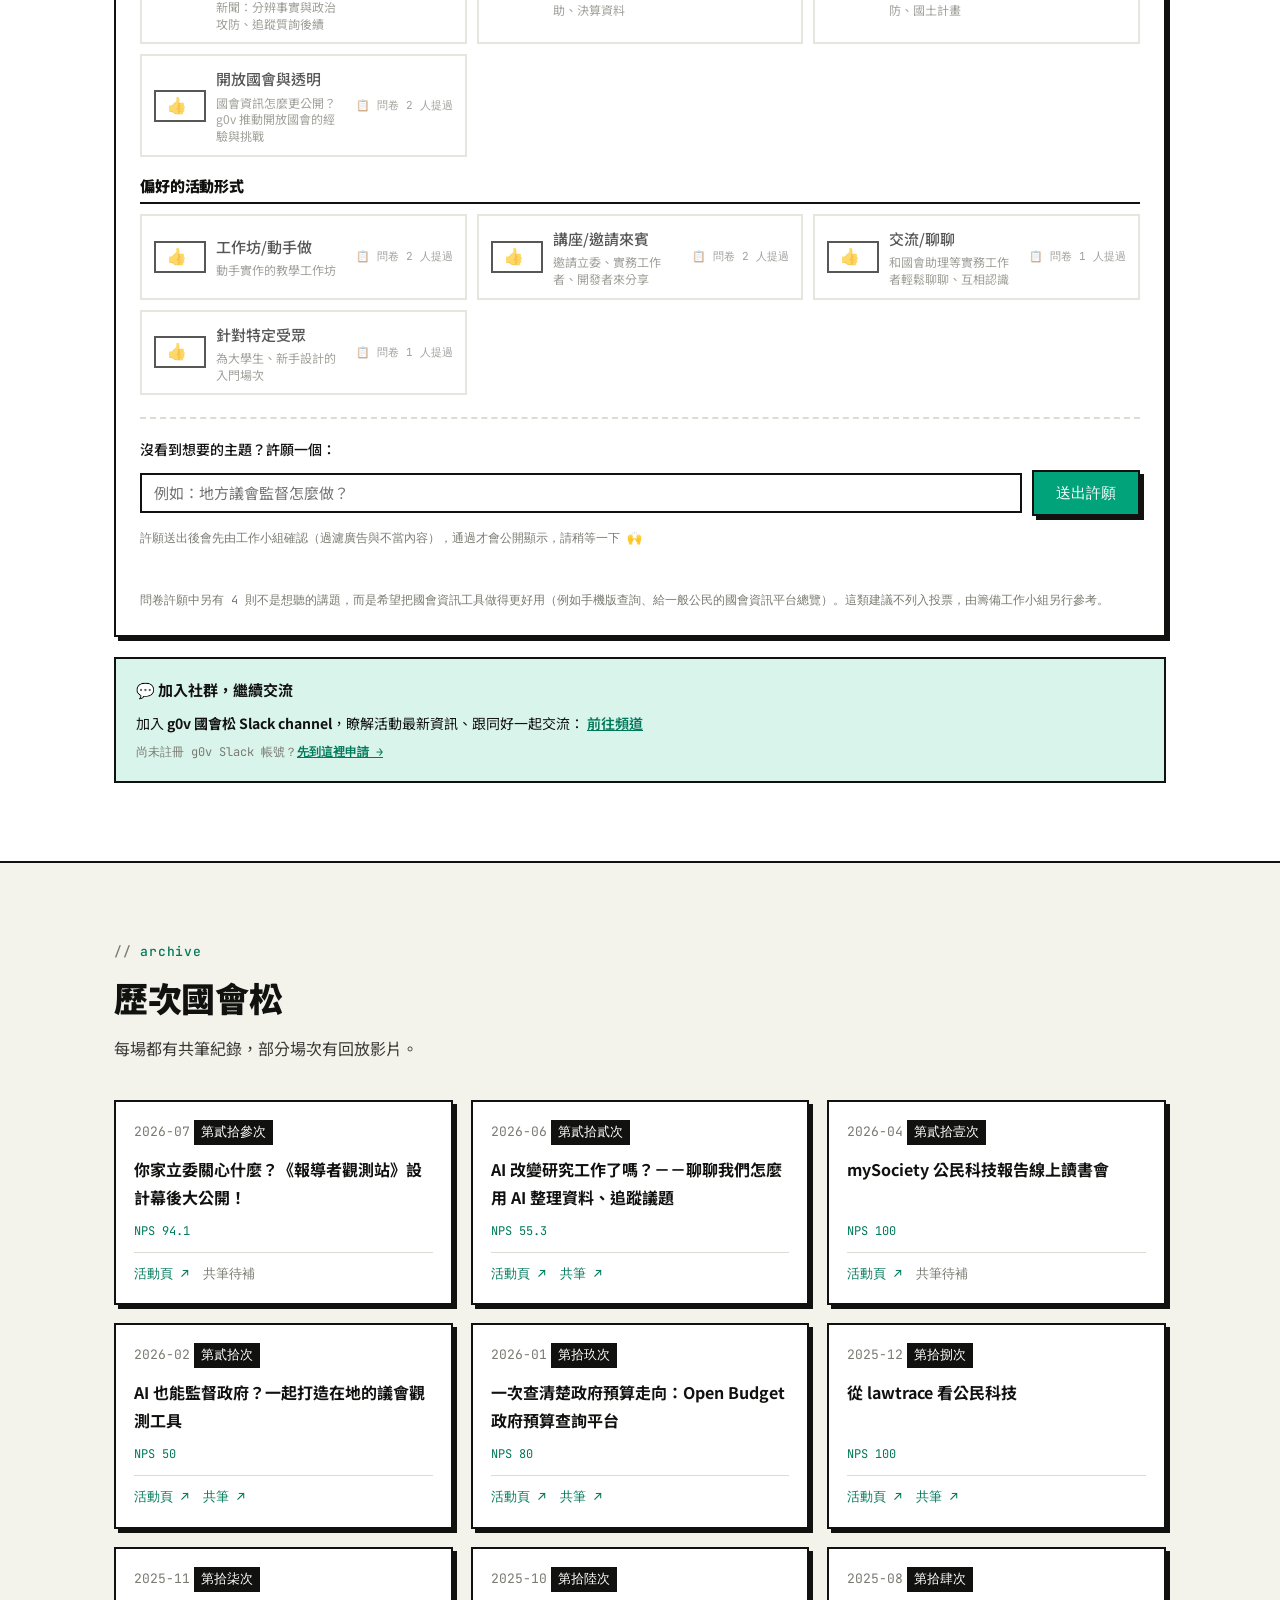
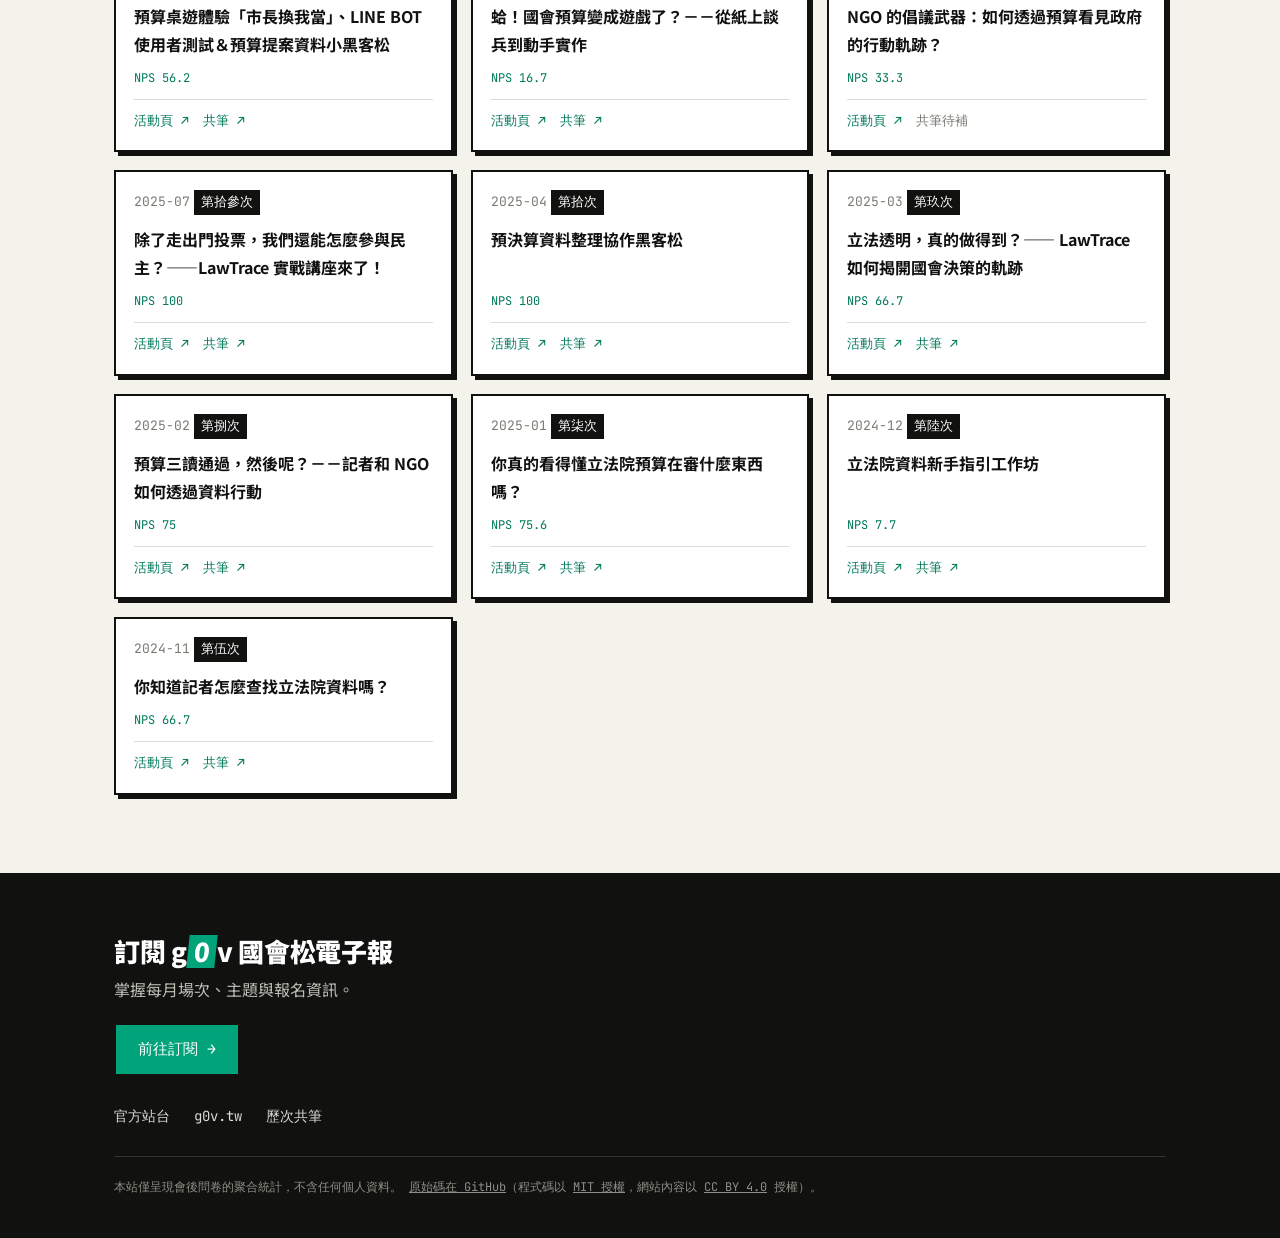
==== commit 354258f6: "data: 補上 2026.7 活動頁連結，並還原 pipeline 可重現性 - config/event_themes.csv: 補 2026.7 活動頁 URL - 從 Google Drive" ====
--- a/index.html
+++ b/index.html
@@ -855,7 +855,7 @@
       "theme": "你家立委關心什麼？《報導者觀測站》設計幕後大公開！",
       "hackmd": "",
       "video": "",
-      "event_url": "",
+      "event_url": "https://g0vcongressthon.oen.tw/events/3GawOcAZ9kufoe4up7JUHelGuL1",
       "nps": 94.1
     }
   ],
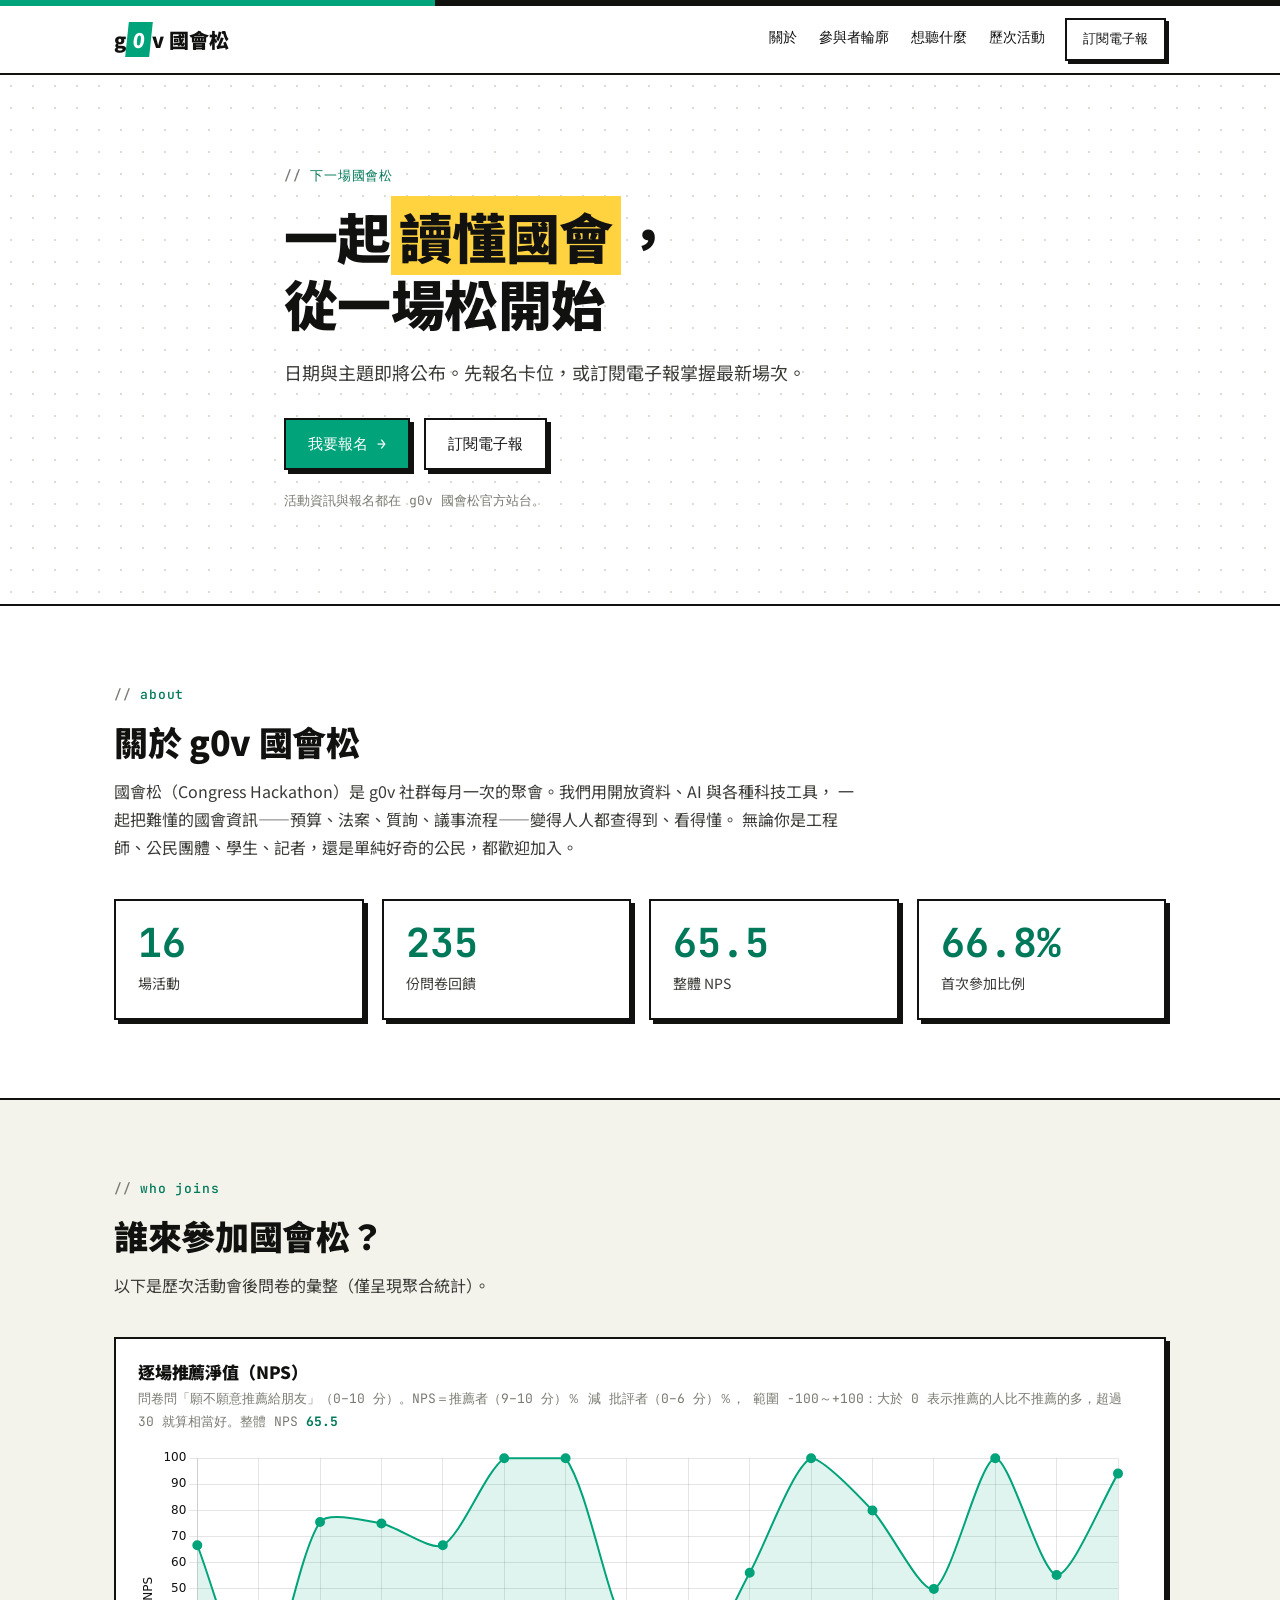
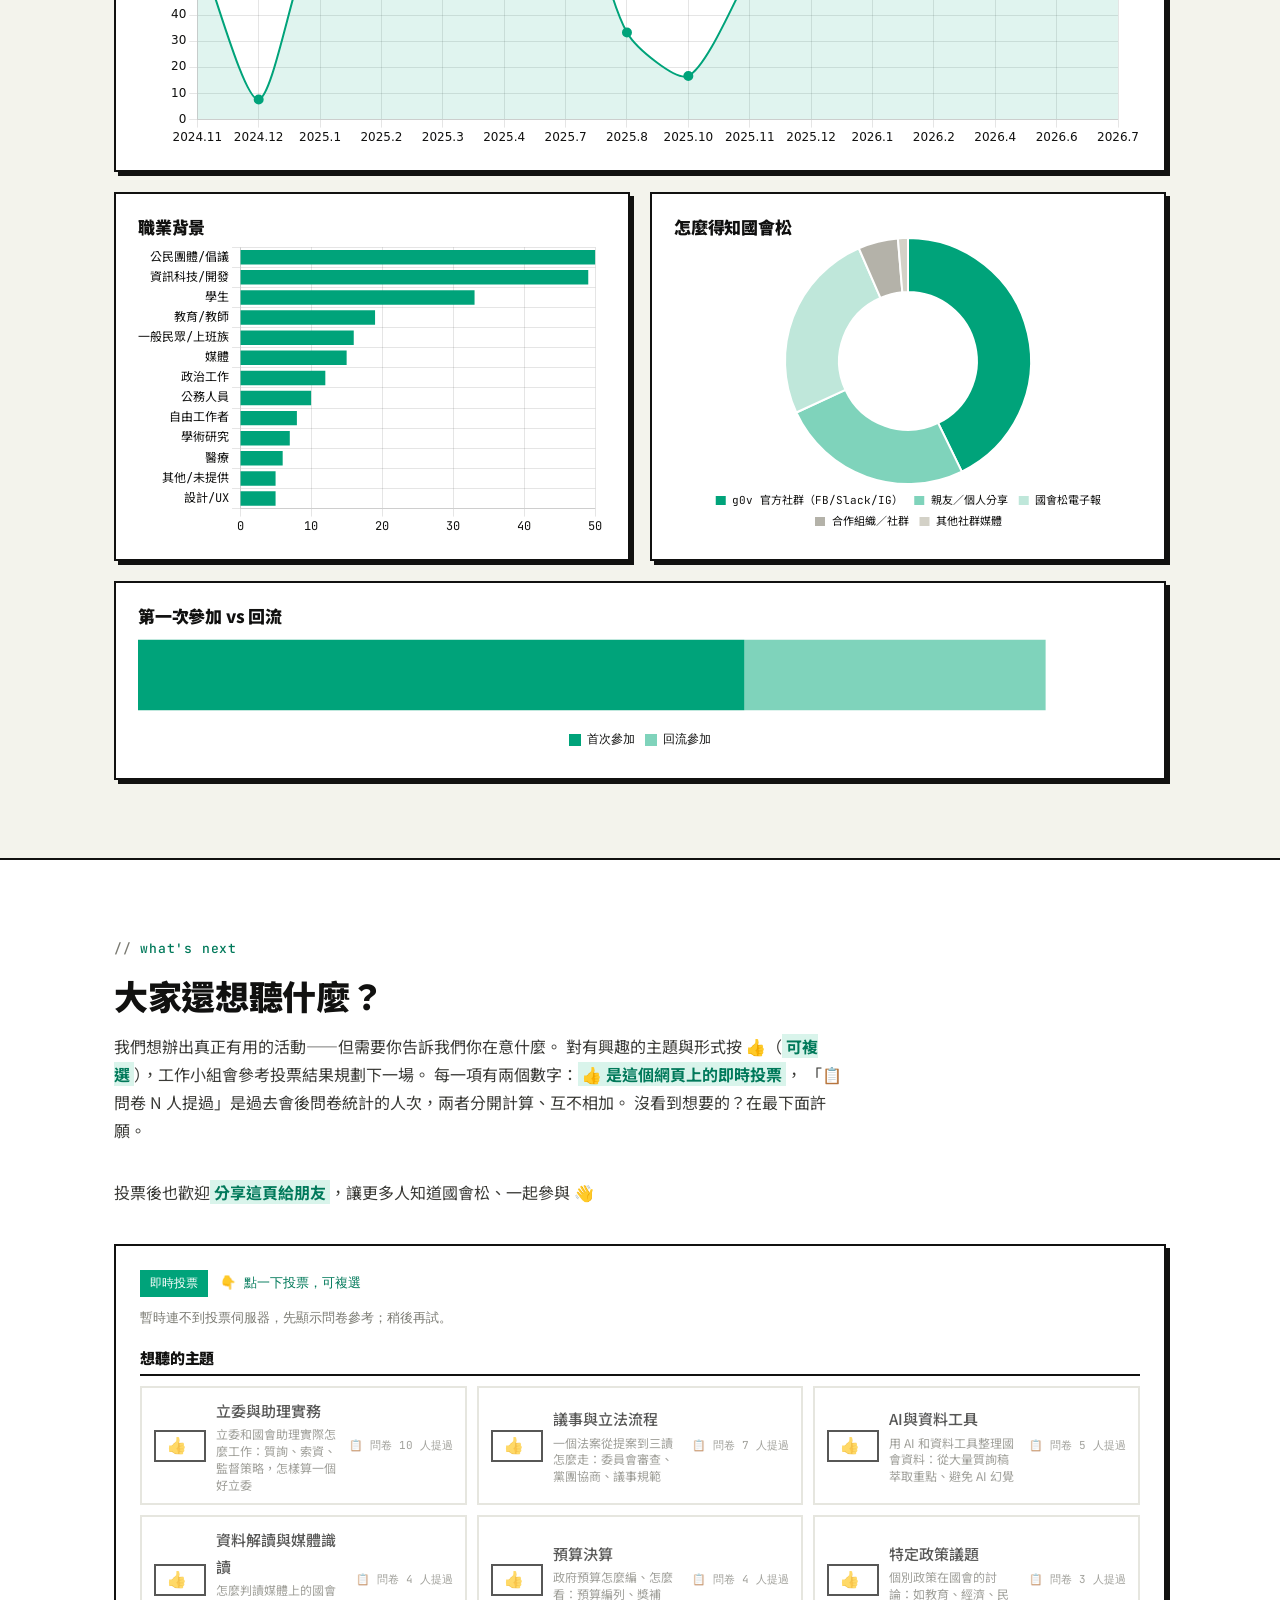
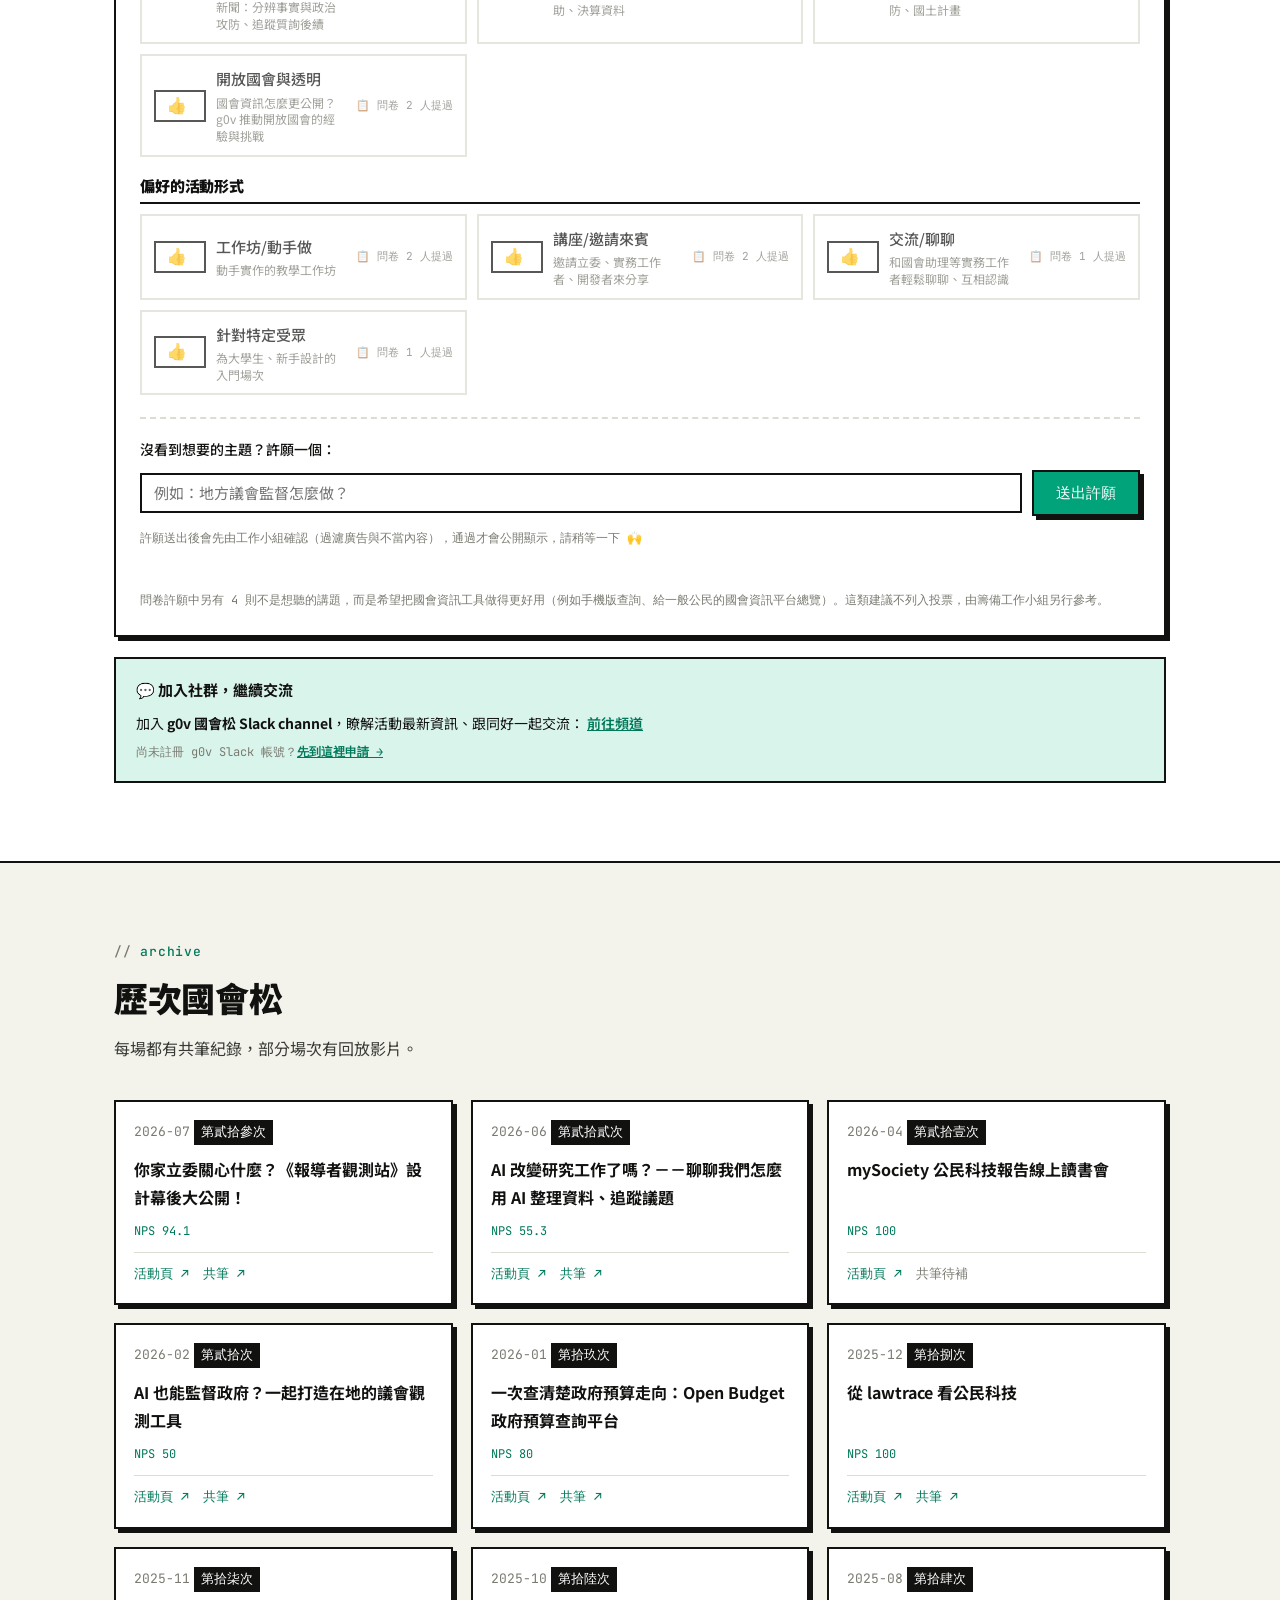
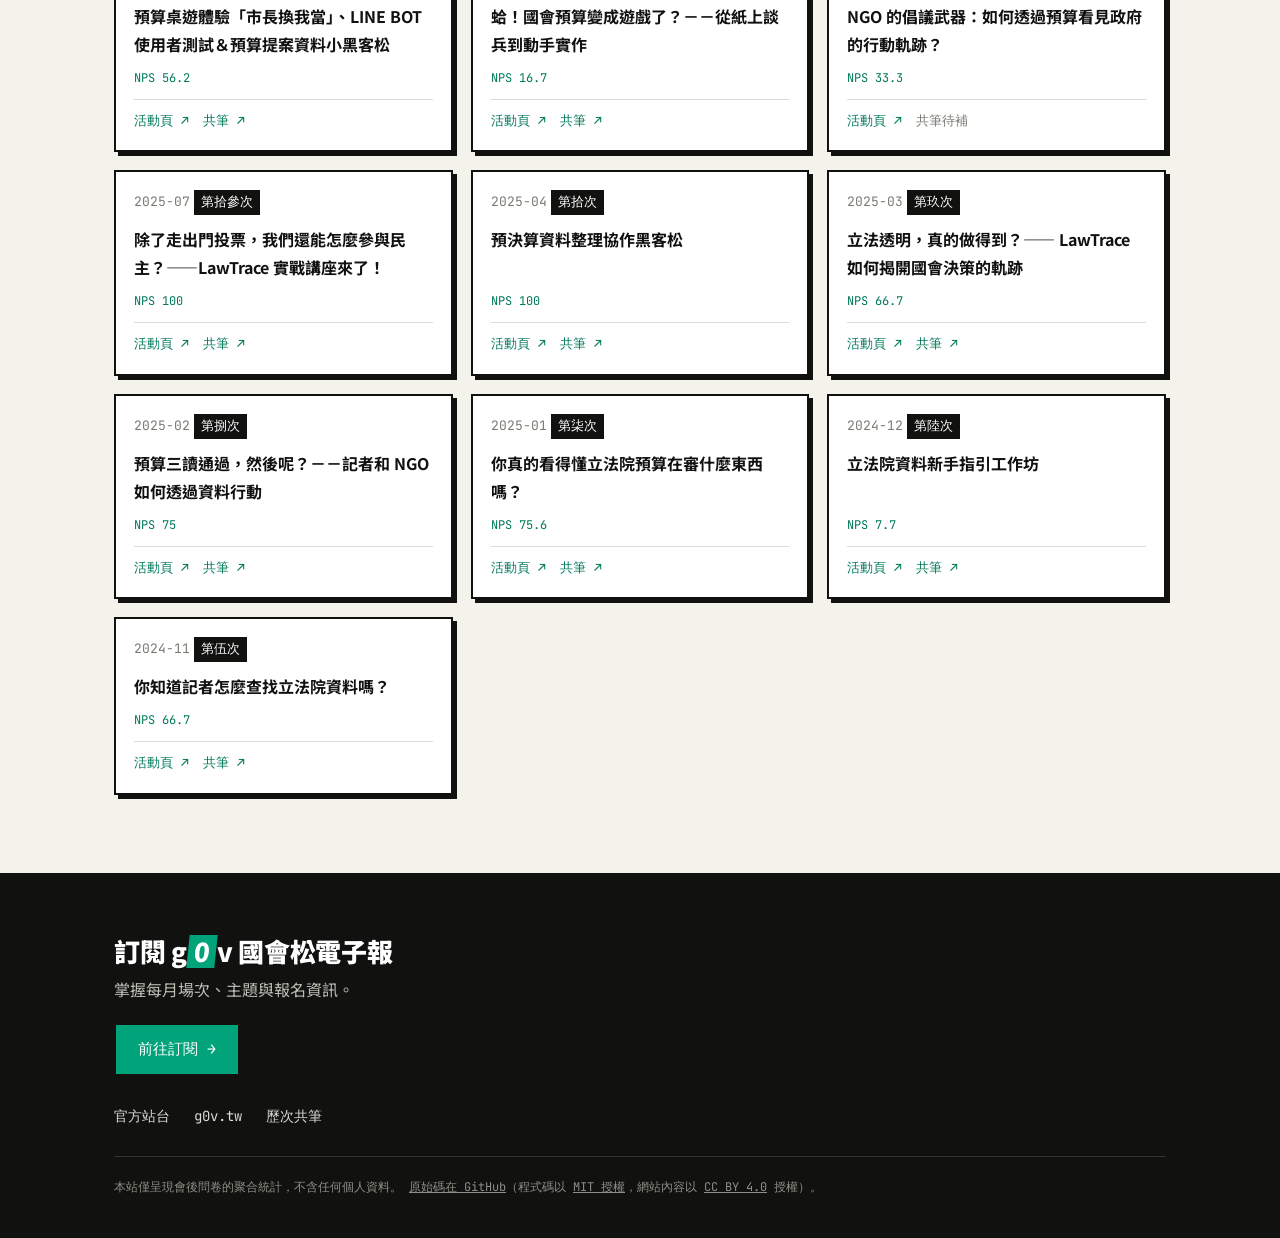
==== commit a3e08464: "data: 補上 2026.7 共筆連結 七月場（第貳拾參次）的 HackMD 共筆連結補進 config/event_themes.csv， 重跑 pipeline 更新 index.html。  " ====
--- a/index.html
+++ b/index.html
@@ -853,7 +853,7 @@
       "date": "2026-07",
       "term": "第貳拾參次",
       "theme": "你家立委關心什麼？《報導者觀測站》設計幕後大公開！",
-      "hackmd": "",
+      "hackmd": "https://g0v.hackmd.io/@SA7CD7VRSp6Fcqw9CaElcQ/SJ93ZW5XR/%2FnnwWcWcKQxyRkK3ItNycNw",
       "video": "",
       "event_url": "https://g0vcongressthon.oen.tw/events/3GawOcAZ9kufoe4up7JUHelGuL1",
       "nps": 94.1
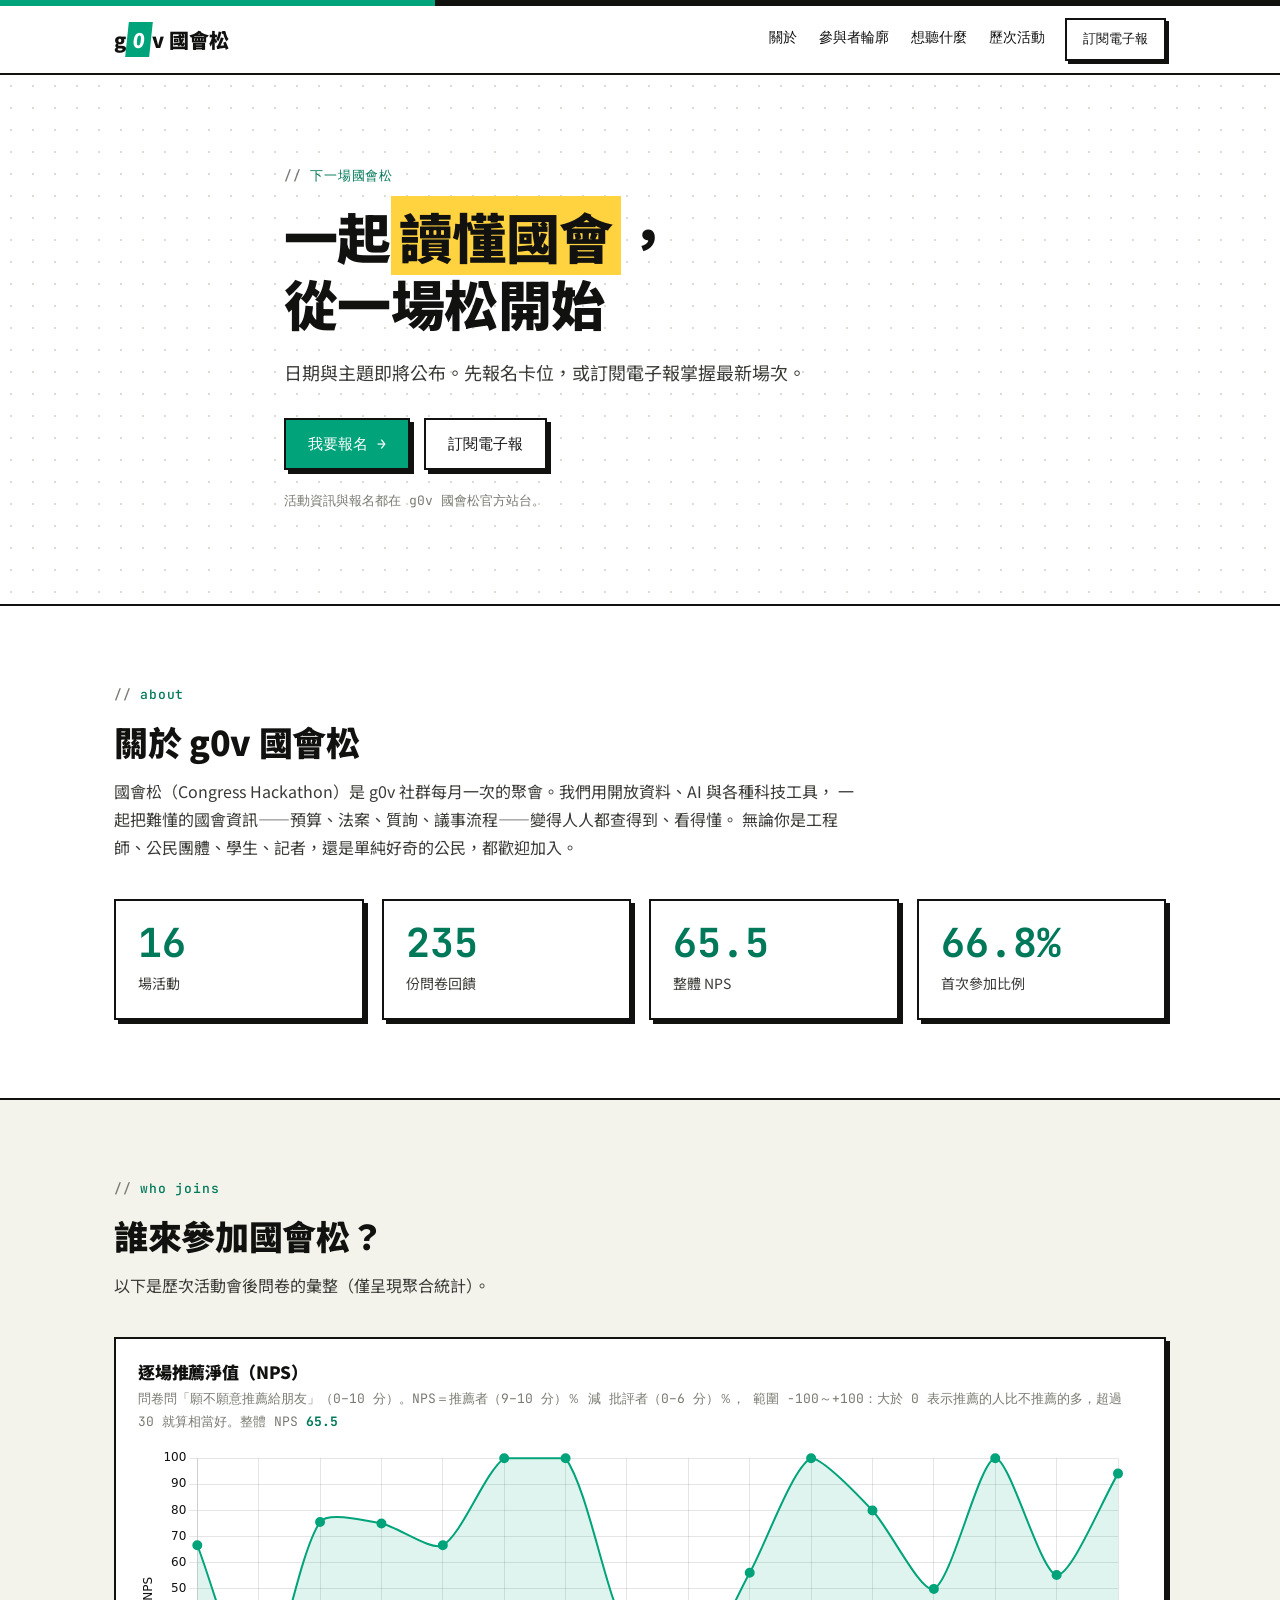
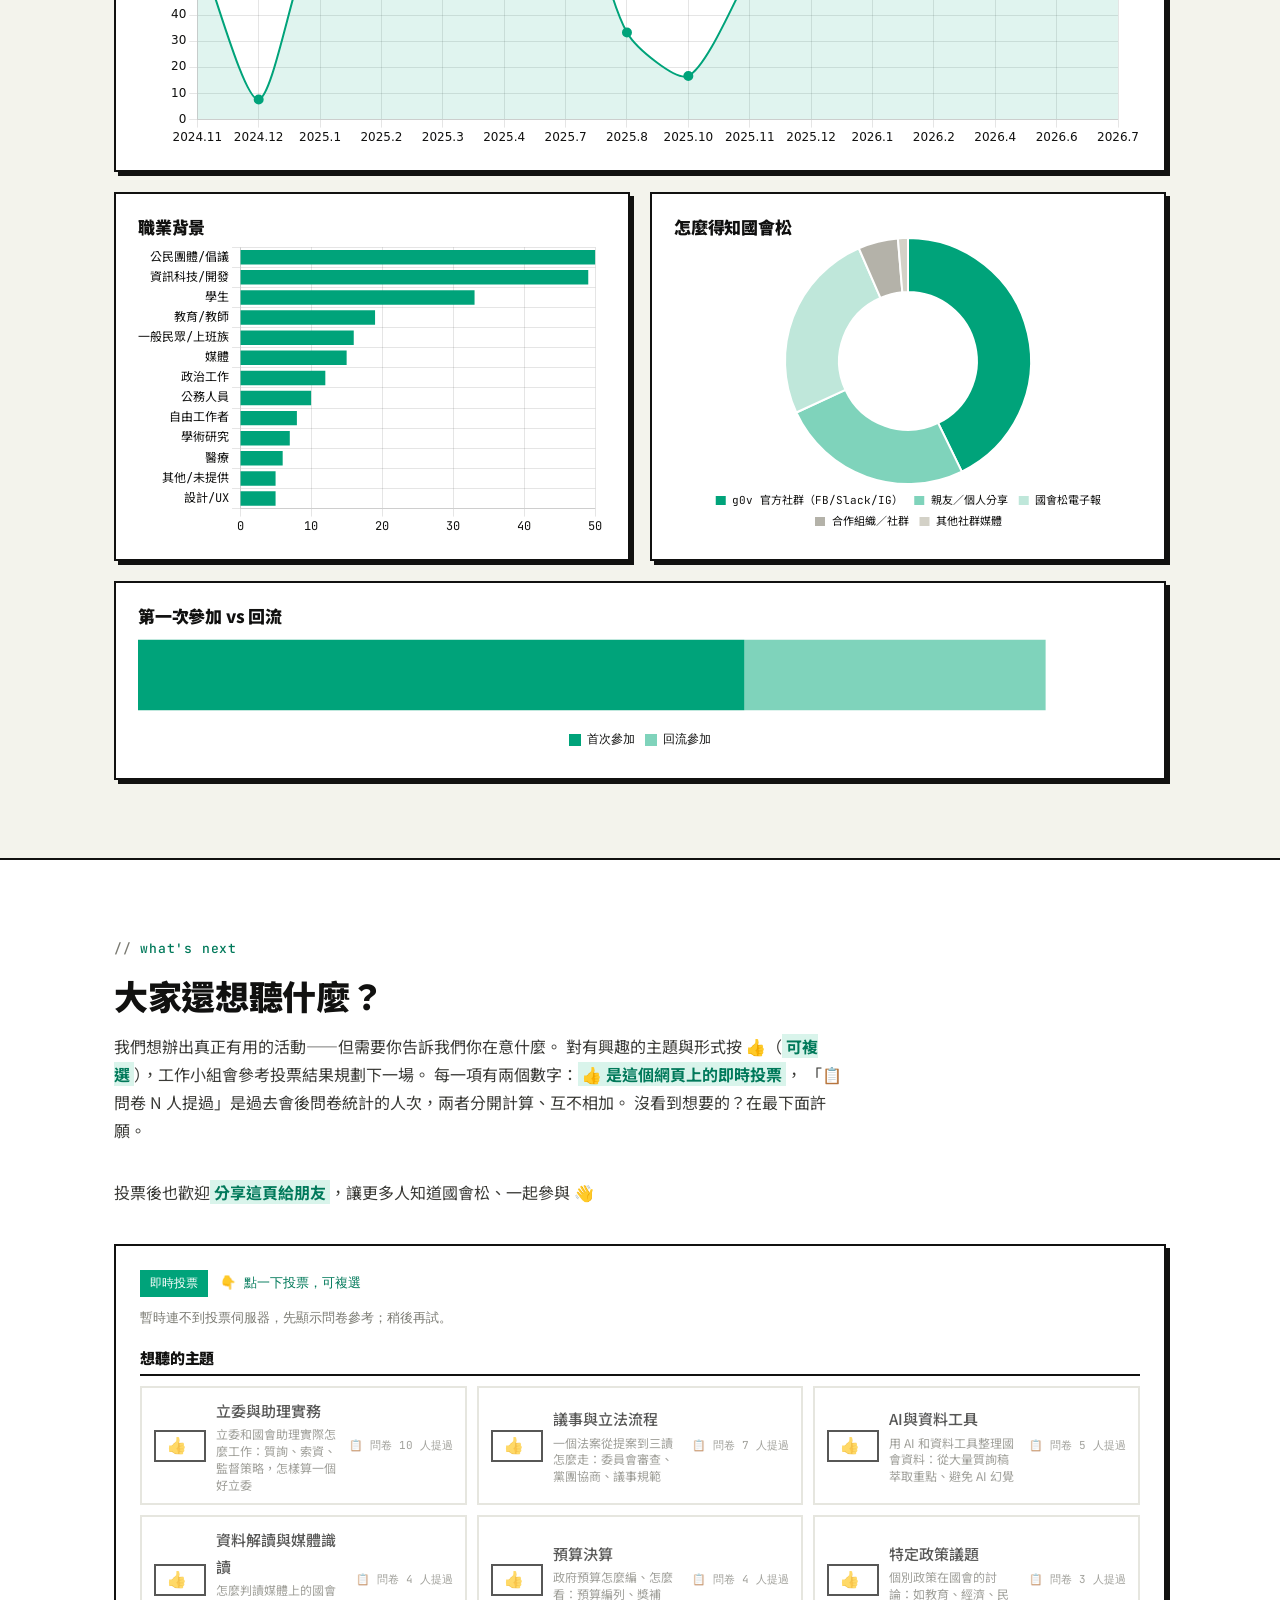
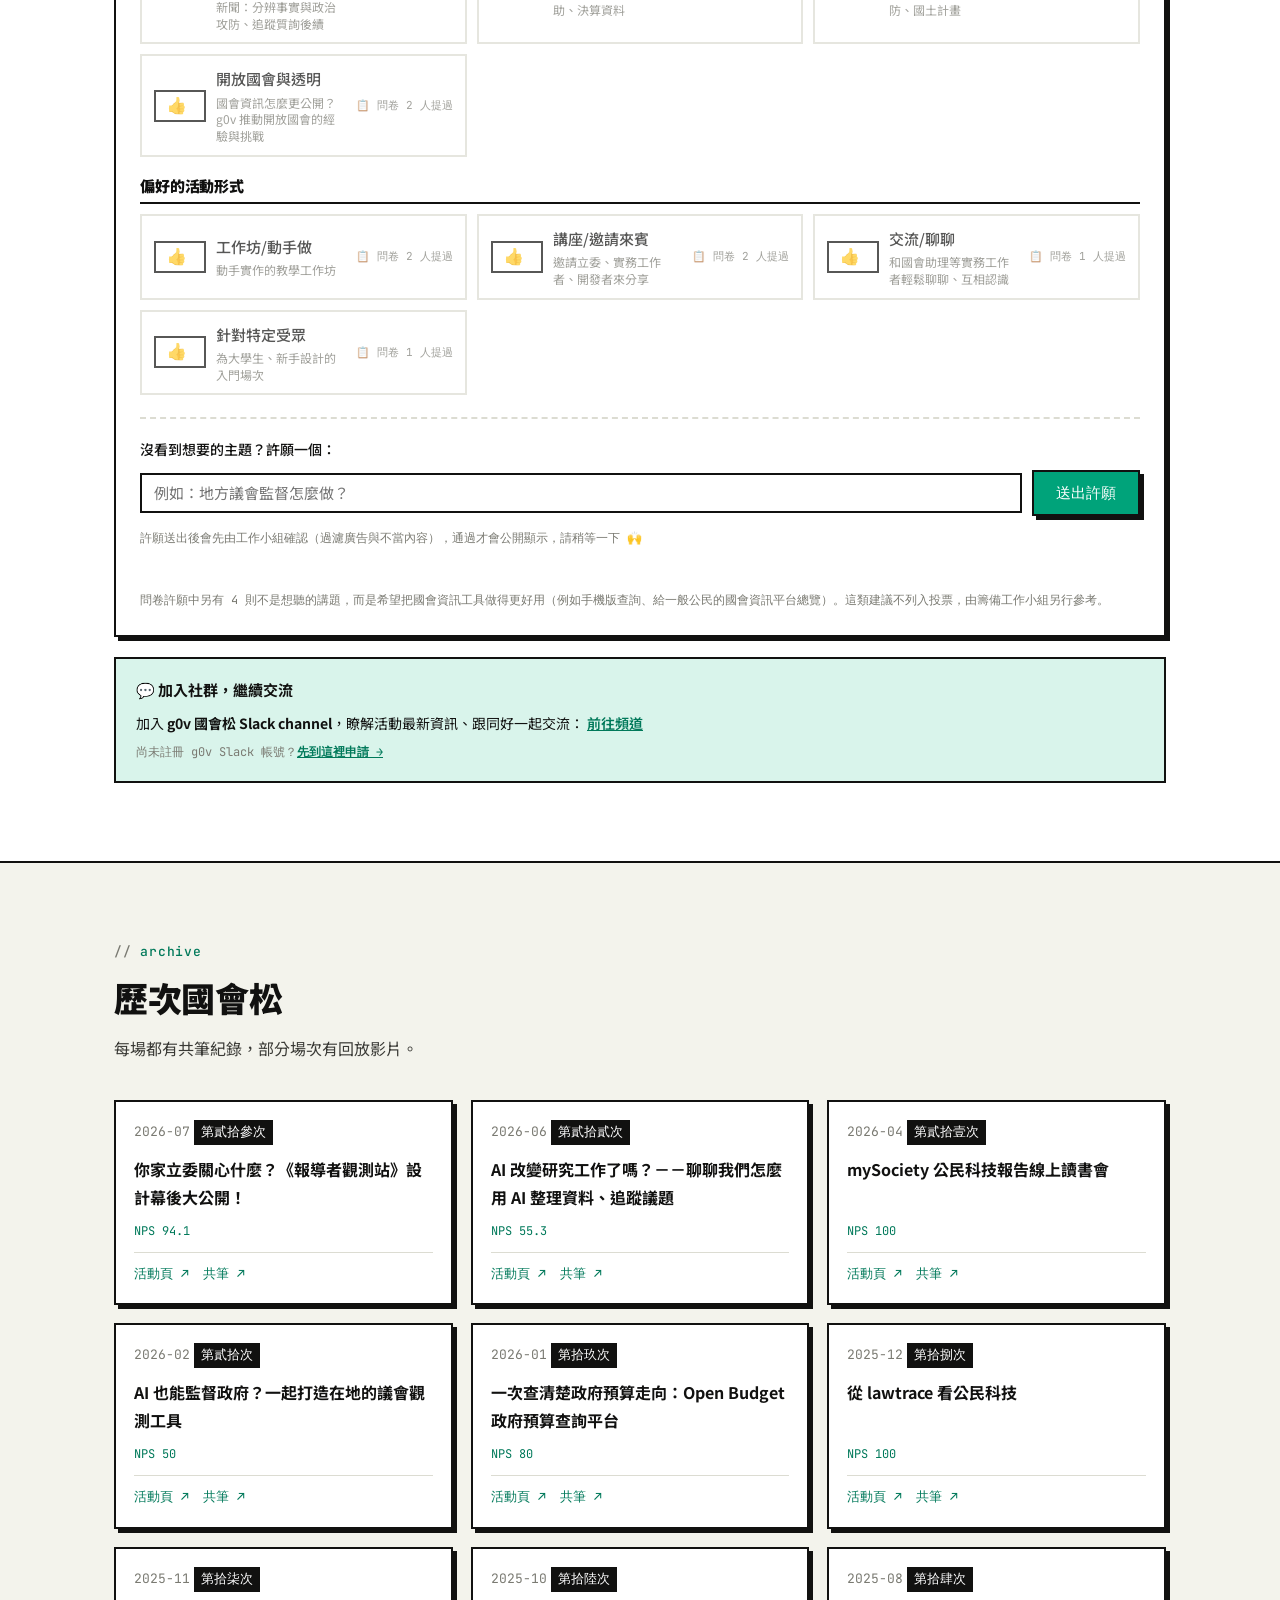
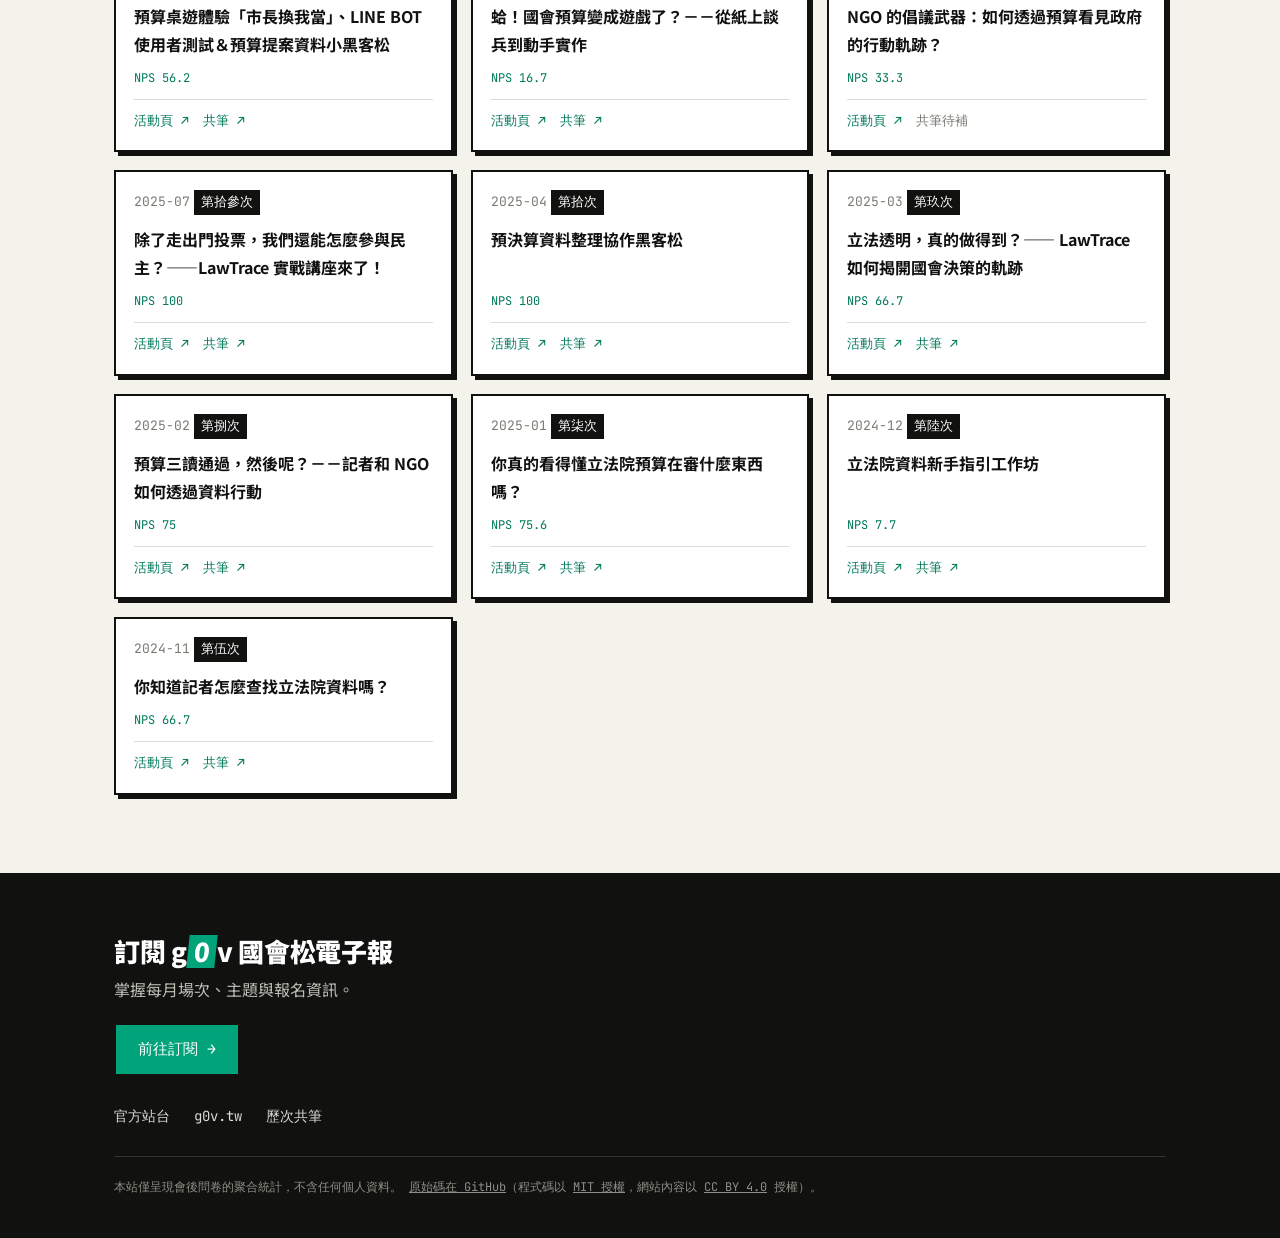
==== commit f3cc2684: "data: 補上 2026.4（mySociety 讀書會）共筆連結 驗證：連結頁面標題為「20260430 第貳拾壹次國會松」，對應 2026.4 場次。 補完後全站僅 2025.8 顯示「共筆待補" ====
--- a/index.html
+++ b/index.html
@@ -833,7 +833,7 @@
       "date": "2026-04",
       "term": "第貳拾壹次",
       "theme": "mySociety 公民科技報告線上讀書會",
-      "hackmd": "",
+      "hackmd": "https://g0v.hackmd.io/@SA7CD7VRSp6Fcqw9CaElcQ/SJ93ZW5XR/%2FVcZ2BkJpRZSEfoVz3asvVg",
       "video": "",
       "event_url": "https://g0vcongressthon.oen.tw/events/3BoGq11hQNe0oX6pkJ2bTf2EVd2",
       "nps": 100.0
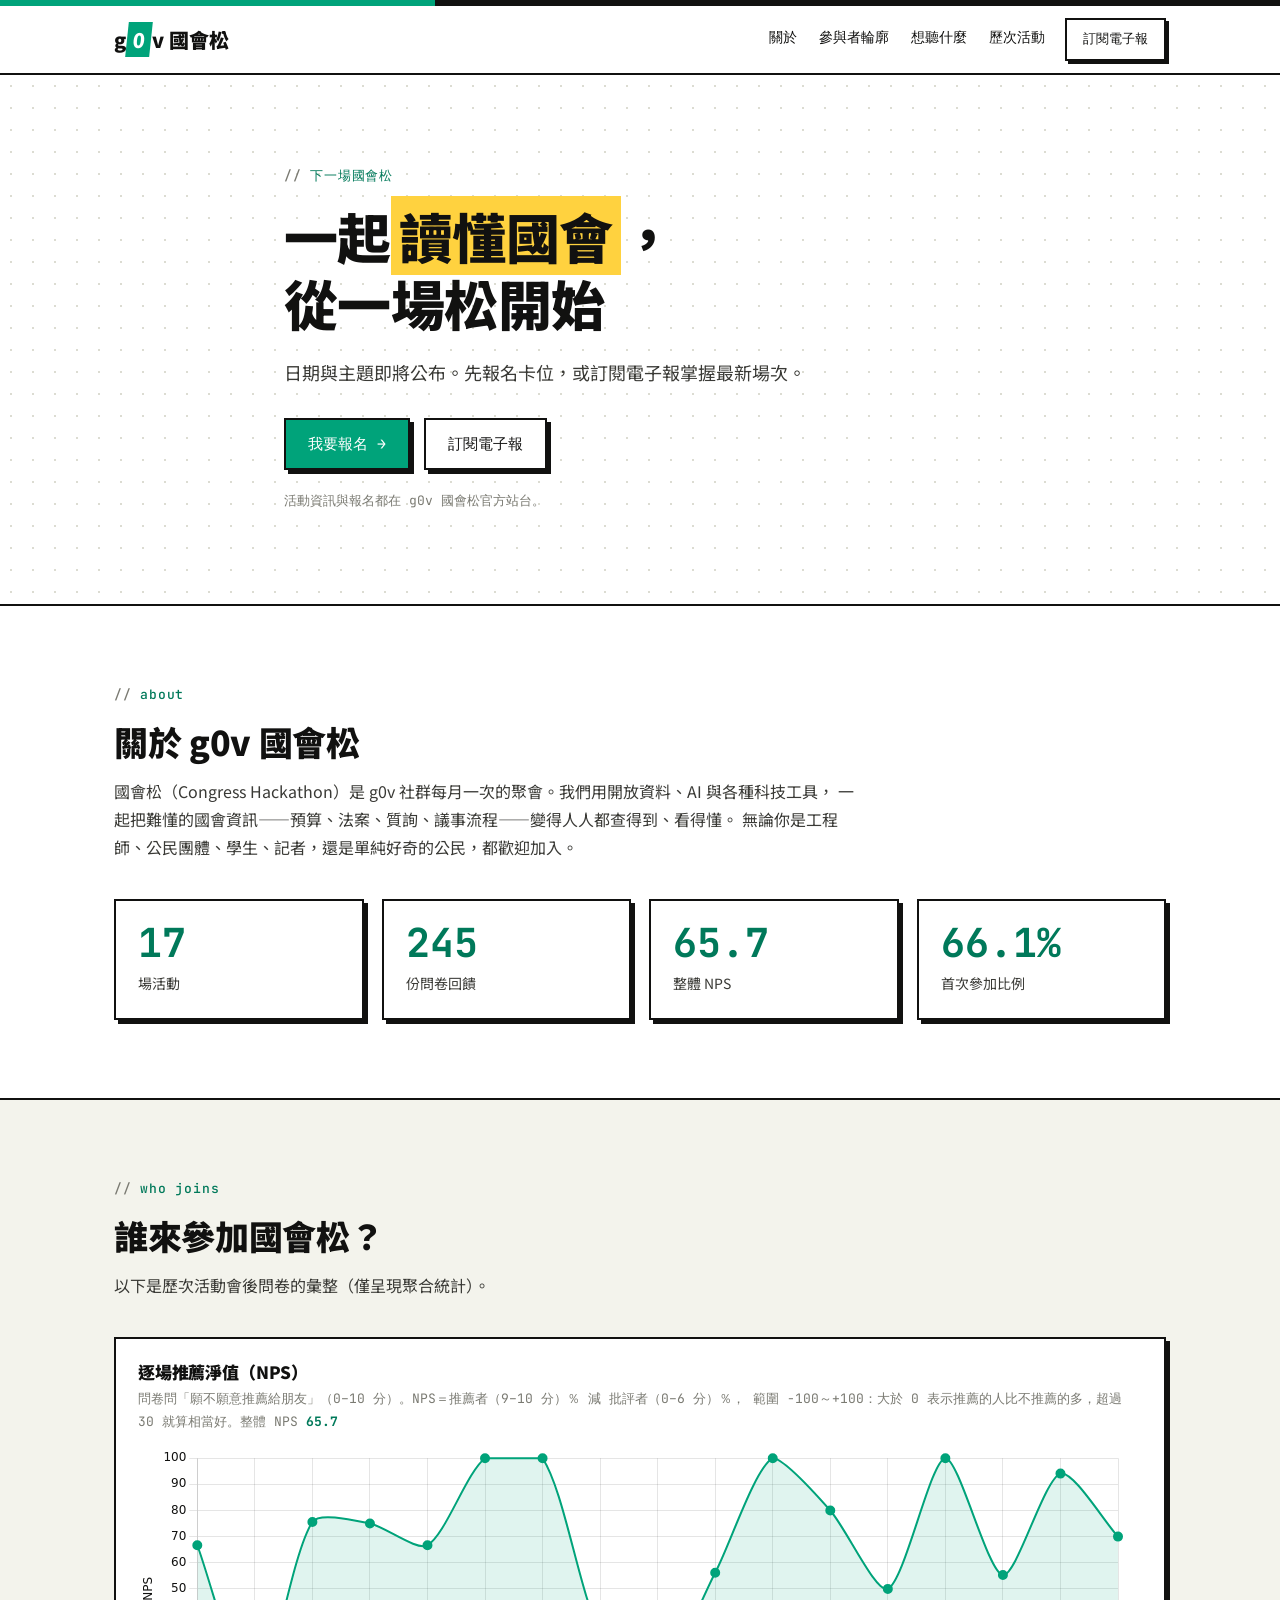
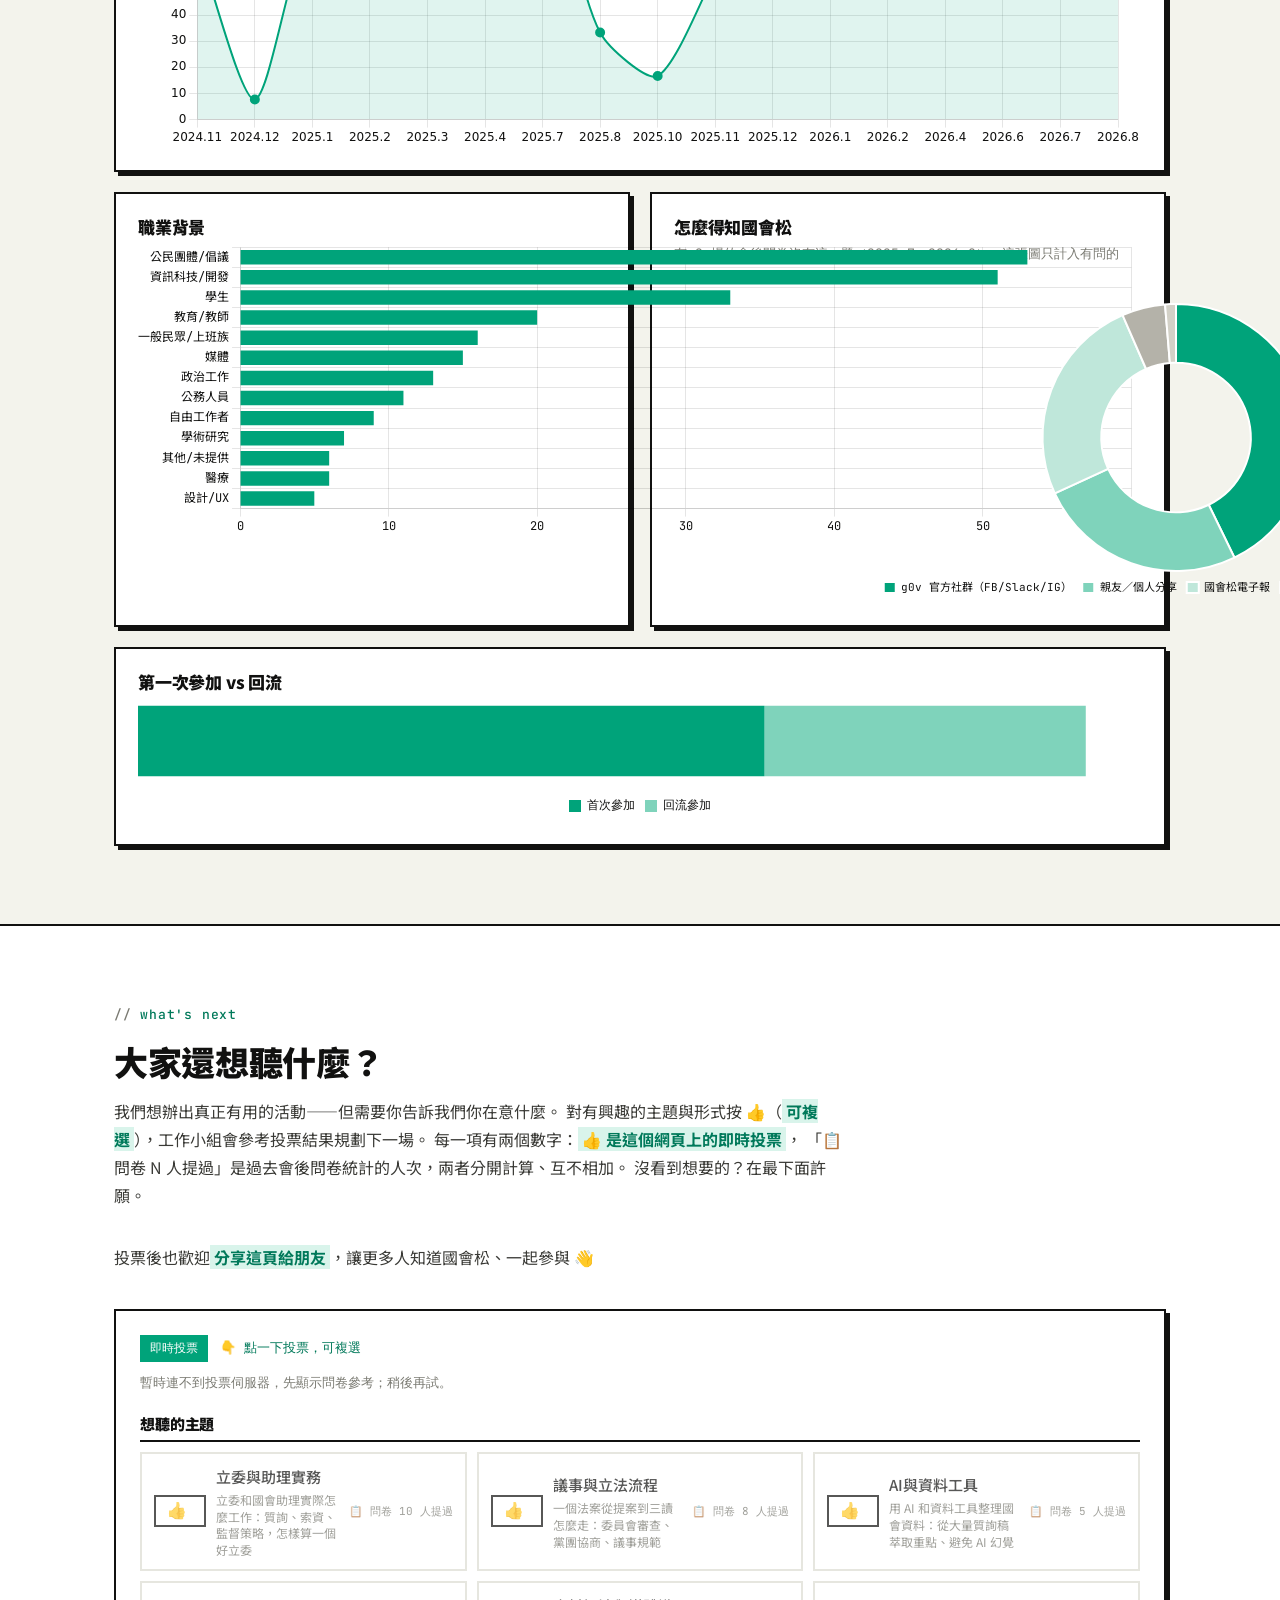
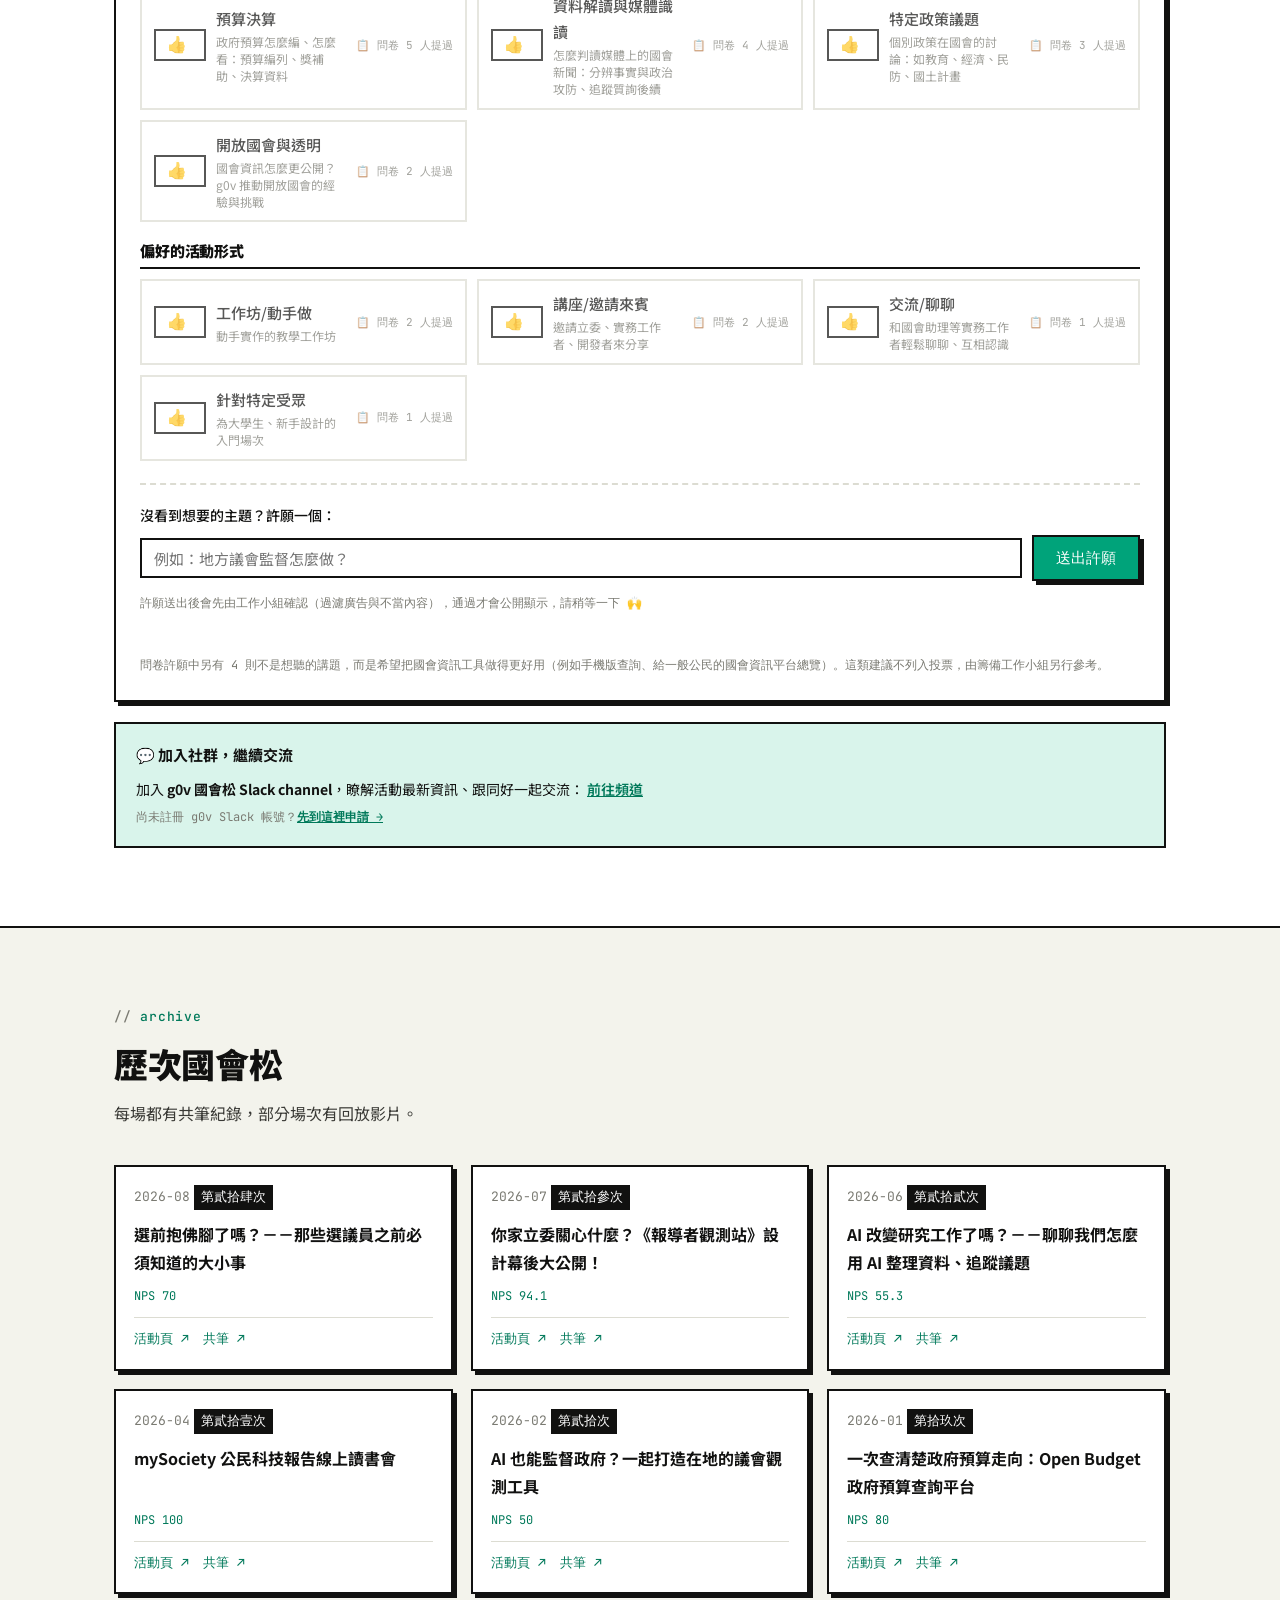
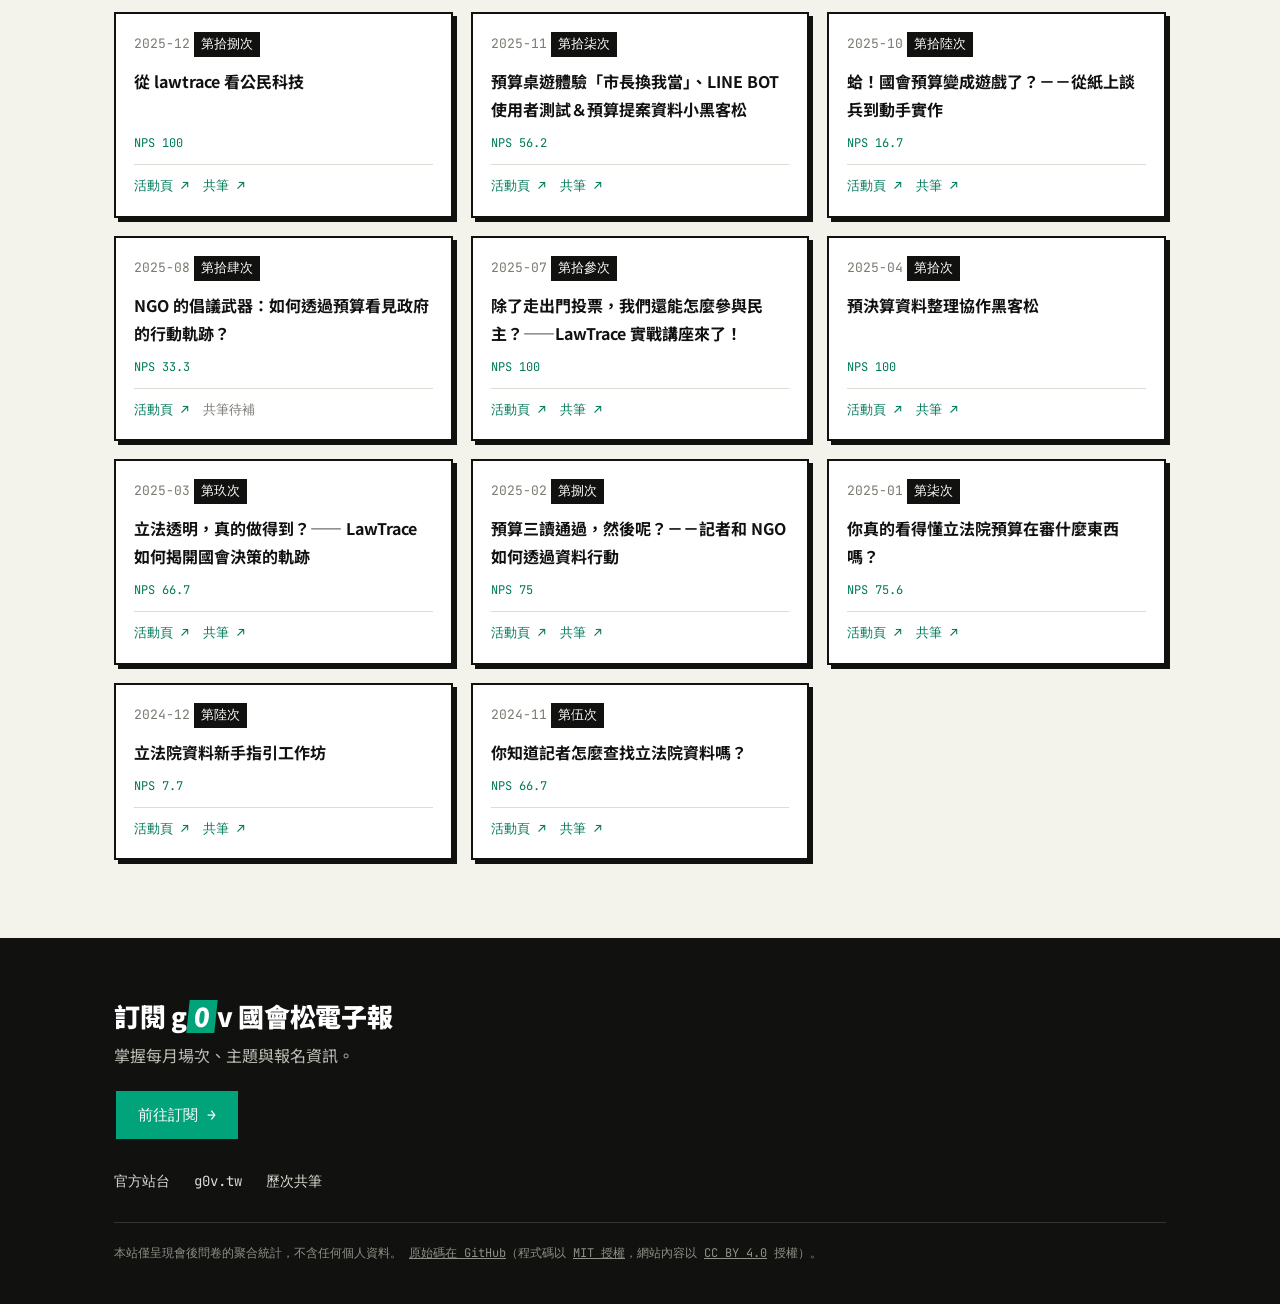
==== commit 3ecefdb6: "data: 2026.8（第貳拾肆次）問卷上站，兩題成效自評入庫 - event_themes.csv 補 2026.8：第貳拾肆次「選前抱佛腳了嗎？」，   涵蓋分類 議事與立法流程;資料解讀與媒體" ====
--- a/index.html
+++ b/index.html
@@ -226,6 +226,7 @@
           </div>
           <div class="card">
             <h3 class="card__title">怎麼得知國會松</h3>
+            <p class="card__hint" id="channel-note"></p>
             <div class="chart-box"><canvas id="chart-channel"></canvas></div>
           </div>
           <div class="card card--wide">
@@ -346,22 +347,28 @@
   <script>
 window.SITE_DATA = {
   "summary": {
-    "events": 16,
-    "total_responses": 235,
-    "overall_nps": 65.5,
-    "promoters": 165,
-    "passives": 59,
+    "events": 17,
+    "total_responses": 245,
+    "overall_nps": 65.7,
+    "promoters": 172,
+    "passives": 62,
     "detractors": 11,
-    "nps_sample": 235,
-    "first_time_pct": 66.8,
-    "returning_pct": 33.2,
-    "wish_responses": 31,
+    "nps_sample": 245,
+    "first_time_pct": 66.1,
+    "returning_pct": 33.9,
+    "wish_responses": 33,
+    "channel_n": 229,
+    "channel_events": 15,
+    "channel_missing_events": [
+      "2025.7",
+      "2026.8"
+    ],
     "top_topics": [
       "立委與助理實務",
       "議事與立法流程",
       "AI與資料工具",
-      "資料解讀與媒體識讀",
-      "預算決算"
+      "預算決算",
+      "資料解讀與媒體識讀"
     ]
   },
   "nps_by_event": [
@@ -508,73 +515,82 @@
       "promoters": 16,
       "passives": 1,
       "detractors": 0
+    },
+    {
+      "event": "2026.8",
+      "theme": "選前抱佛腳了嗎？－－那些選議員之前必須知道的大小事",
+      "n": 10,
+      "nps": 70.0,
+      "promoters": 7,
+      "passives": 3,
+      "detractors": 0
     }
   ],
   "occupation": [
     {
       "value": "公民團體/倡議",
-      "count": 50,
-      "pct": 21.3
+      "count": 53,
+      "pct": 21.6
     },
     {
       "value": "資訊科技/開發",
-      "count": 49,
-      "pct": 20.9
+      "count": 51,
+      "pct": 20.8
     },
     {
       "value": "學生",
       "count": 33,
-      "pct": 14.0
+      "pct": 13.5
     },
     {
       "value": "教育/教師",
-      "count": 19,
-      "pct": 8.1
+      "count": 20,
+      "pct": 8.2
     },
     {
       "value": "一般民眾/上班族",
       "count": 16,
-      "pct": 6.8
+      "pct": 6.5
     },
     {
       "value": "媒體",
       "count": 15,
-      "pct": 6.4
+      "pct": 6.1
     },
     {
       "value": "政治工作",
-      "count": 12,
-      "pct": 5.1
+      "count": 13,
+      "pct": 5.3
     },
     {
       "value": "公務人員",
-      "count": 10,
-      "pct": 4.3
+      "count": 11,
+      "pct": 4.5
     },
     {
       "value": "自由工作者",
-      "count": 8,
-      "pct": 3.4
+      "count": 9,
+      "pct": 3.7
     },
     {
       "value": "學術研究",
       "count": 7,
-      "pct": 3.0
+      "pct": 2.9
+    },
+    {
+      "value": "其他/未提供",
+      "count": 6,
+      "pct": 2.4
     },
     {
       "value": "醫療",
       "count": 6,
-      "pct": 2.6
-    },
-    {
-      "value": "其他/未提供",
-      "count": 5,
-      "pct": 2.1
+      "pct": 2.4
     },
     {
       "value": "設計/UX",
       "count": 5,
-      "pct": 2.1
+      "pct": 2.0
     }
   ],
   "channel": [
@@ -607,13 +623,13 @@
   "first_time": [
     {
       "value": "首次參加",
-      "count": 151,
-      "pct": 66.8
+      "count": 156,
+      "pct": 66.1
     },
     {
       "value": "回流參加",
-      "count": 75,
-      "pct": 33.2
+      "count": 80,
+      "pct": 33.9
     }
   ],
   "wish": {
@@ -626,8 +642,8 @@
       },
       {
         "category": "議事與立法流程",
-        "demand": 7,
-        "held": 3,
+        "demand": 8,
+        "held": 4,
         "desc": "一個法案從提案到三讀怎麼走：委員會審查、黨團協商、議事規範"
       },
       {
@@ -637,16 +653,16 @@
         "desc": "用 AI 和資料工具整理國會資料：從大量質詢稿萃取重點、避免 AI 幻覺"
       },
       {
+        "category": "預算決算",
+        "demand": 5,
+        "held": 7,
+        "desc": "政府預算怎麼編、怎麼看：預算編列、獎補助、決算資料"
+      },
+      {
         "category": "資料解讀與媒體識讀",
         "demand": 4,
-        "held": 3,
+        "held": 4,
         "desc": "怎麼判讀媒體上的國會新聞：分辨事實與政治攻防、追蹤質詢後續"
-      },
-      {
-        "category": "預算決算",
-        "demand": 4,
-        "held": 7,
-        "desc": "政府預算怎麼編、怎麼看：預算編列、獎補助、決算資料"
       },
       {
         "category": "特定政策議題",
@@ -695,7 +711,7 @@
         "desc": "例如手機版查詢、給一般公民的國會資訊平台總覽"
       }
     ],
-    "valid_n": 31
+    "valid_n": 33
   },
   "events": [
     {
@@ -857,6 +873,16 @@
       "video": "",
       "event_url": "https://g0vcongressthon.oen.tw/events/3GawOcAZ9kufoe4up7JUHelGuL1",
       "nps": 94.1
+    },
+    {
+      "event": "2026.8",
+      "date": "2026-08",
+      "term": "第貳拾肆次",
+      "theme": "選前抱佛腳了嗎？－－那些選議員之前必須知道的大小事",
+      "hackmd": "https://g0v.hackmd.io/@SA7CD7VRSp6Fcqw9CaElcQ/SJ93ZW5XR/%2FRFCkoD_zQnaCBcN6PUNHSg",
+      "video": "",
+      "event_url": "https://g0vcongressthon.oen.tw/events/3I7q6ZGEMNz6BlPl1wG1UBByOp6",
+      "nps": 70.0
     }
   ],
   "links": {
@@ -935,6 +961,17 @@
       } } } },
     },
   });
+
+  // 管道題不是每場都問，分母小於總回覆數——把缺哪幾場講清楚，數字由資料算出
+  var chNote = document.getElementById("channel-note");
+  if (chNote) {
+    var miss = D.summary.channel_missing_events || [];
+    chNote.textContent = miss.length
+      ? "有 " + miss.length + " 場的會後問卷沒有這一題（" + miss.join("、") +
+        "），這張圖只計入有問的 " + D.summary.channel_events + " 場、" +
+        D.summary.channel_n + " 人。"
+      : "計入全部 " + D.summary.channel_events + " 場、" + D.summary.channel_n + " 人。";
+  }
 
   new Chart(document.getElementById("chart-channel"), {
     type: "doughnut",
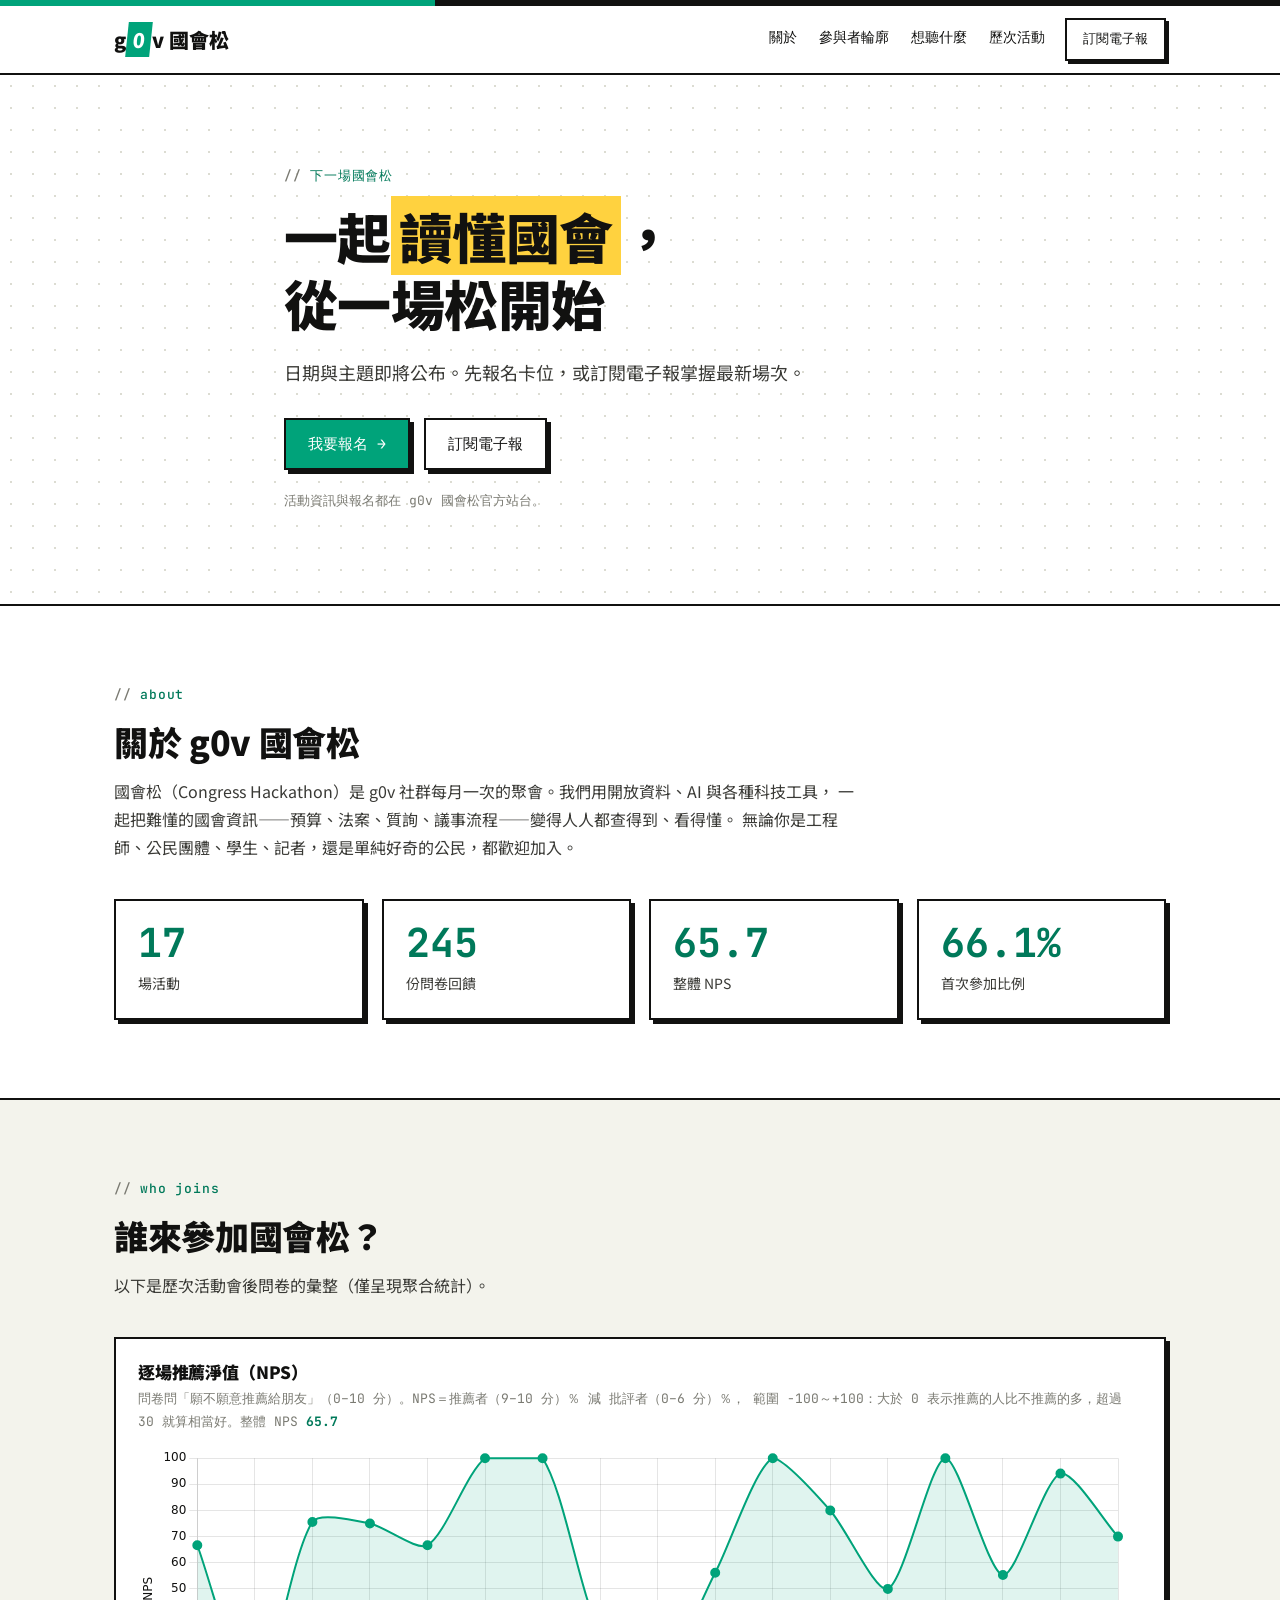
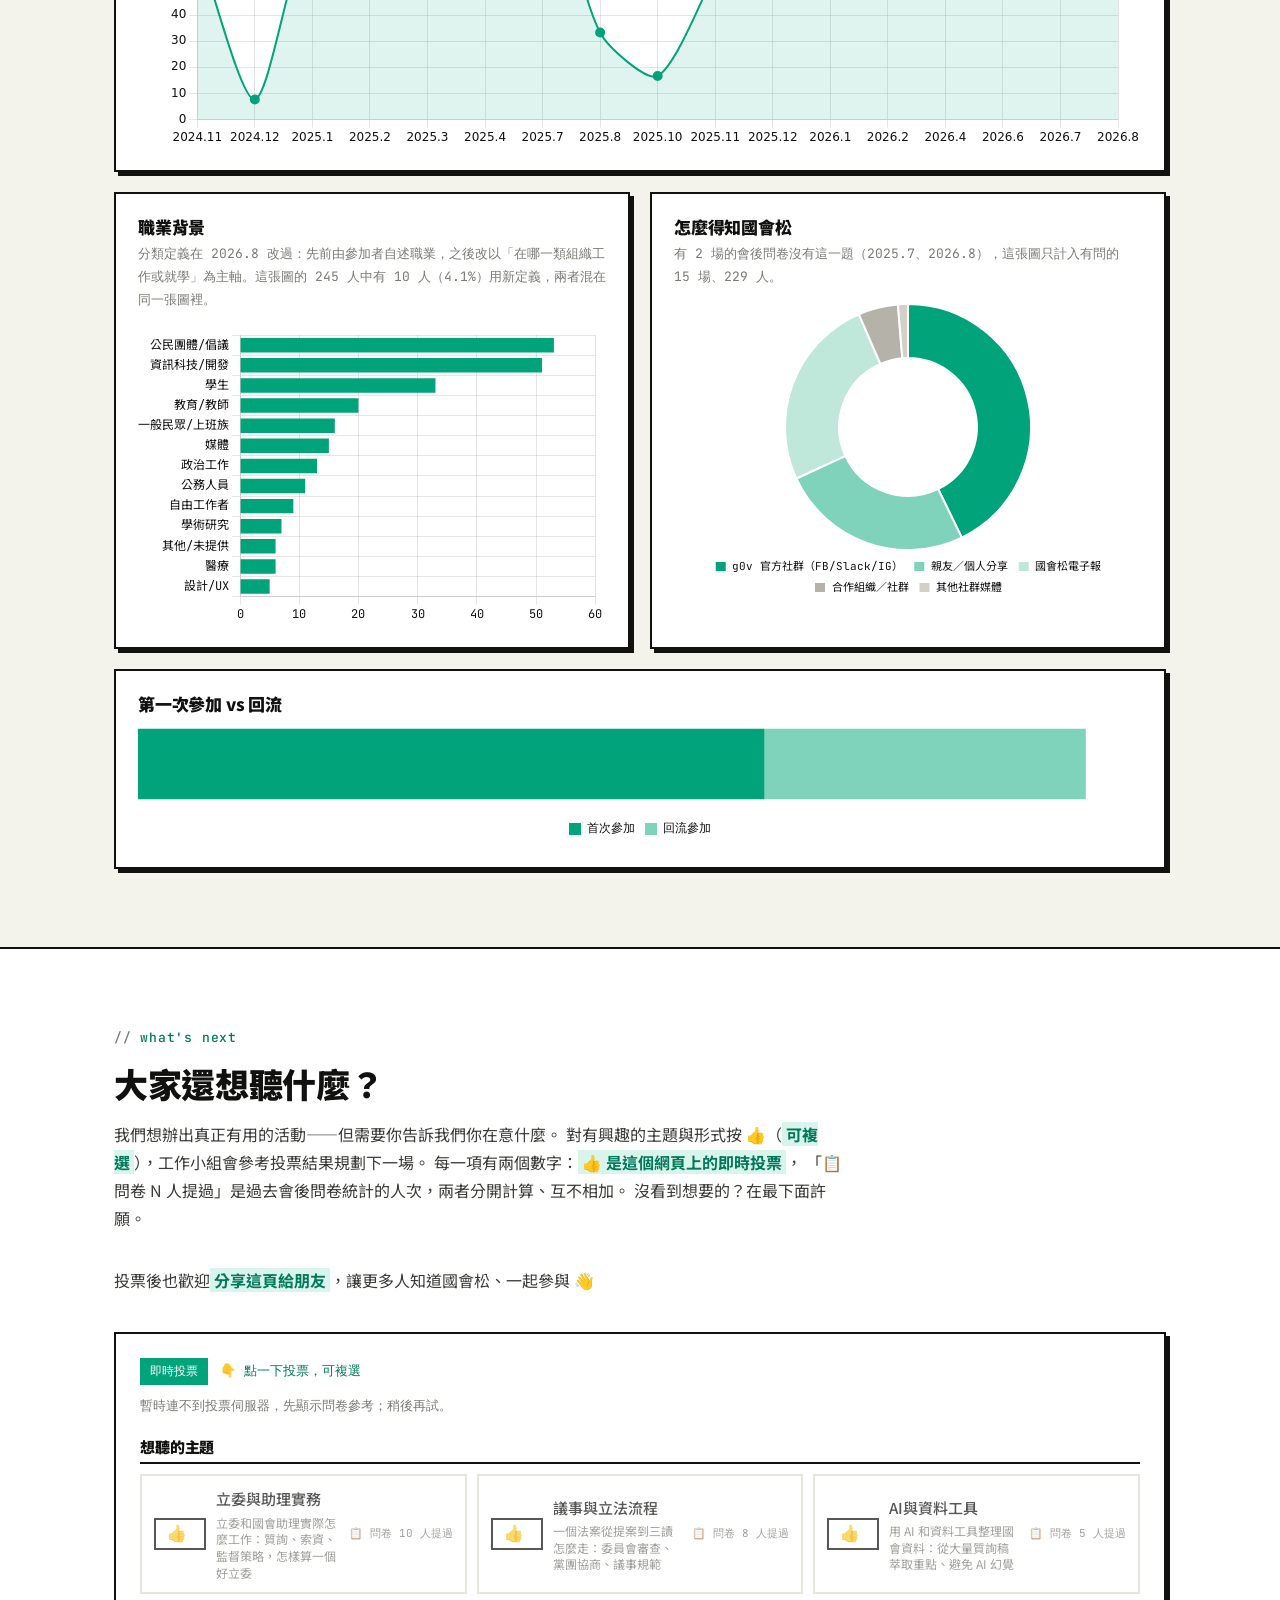
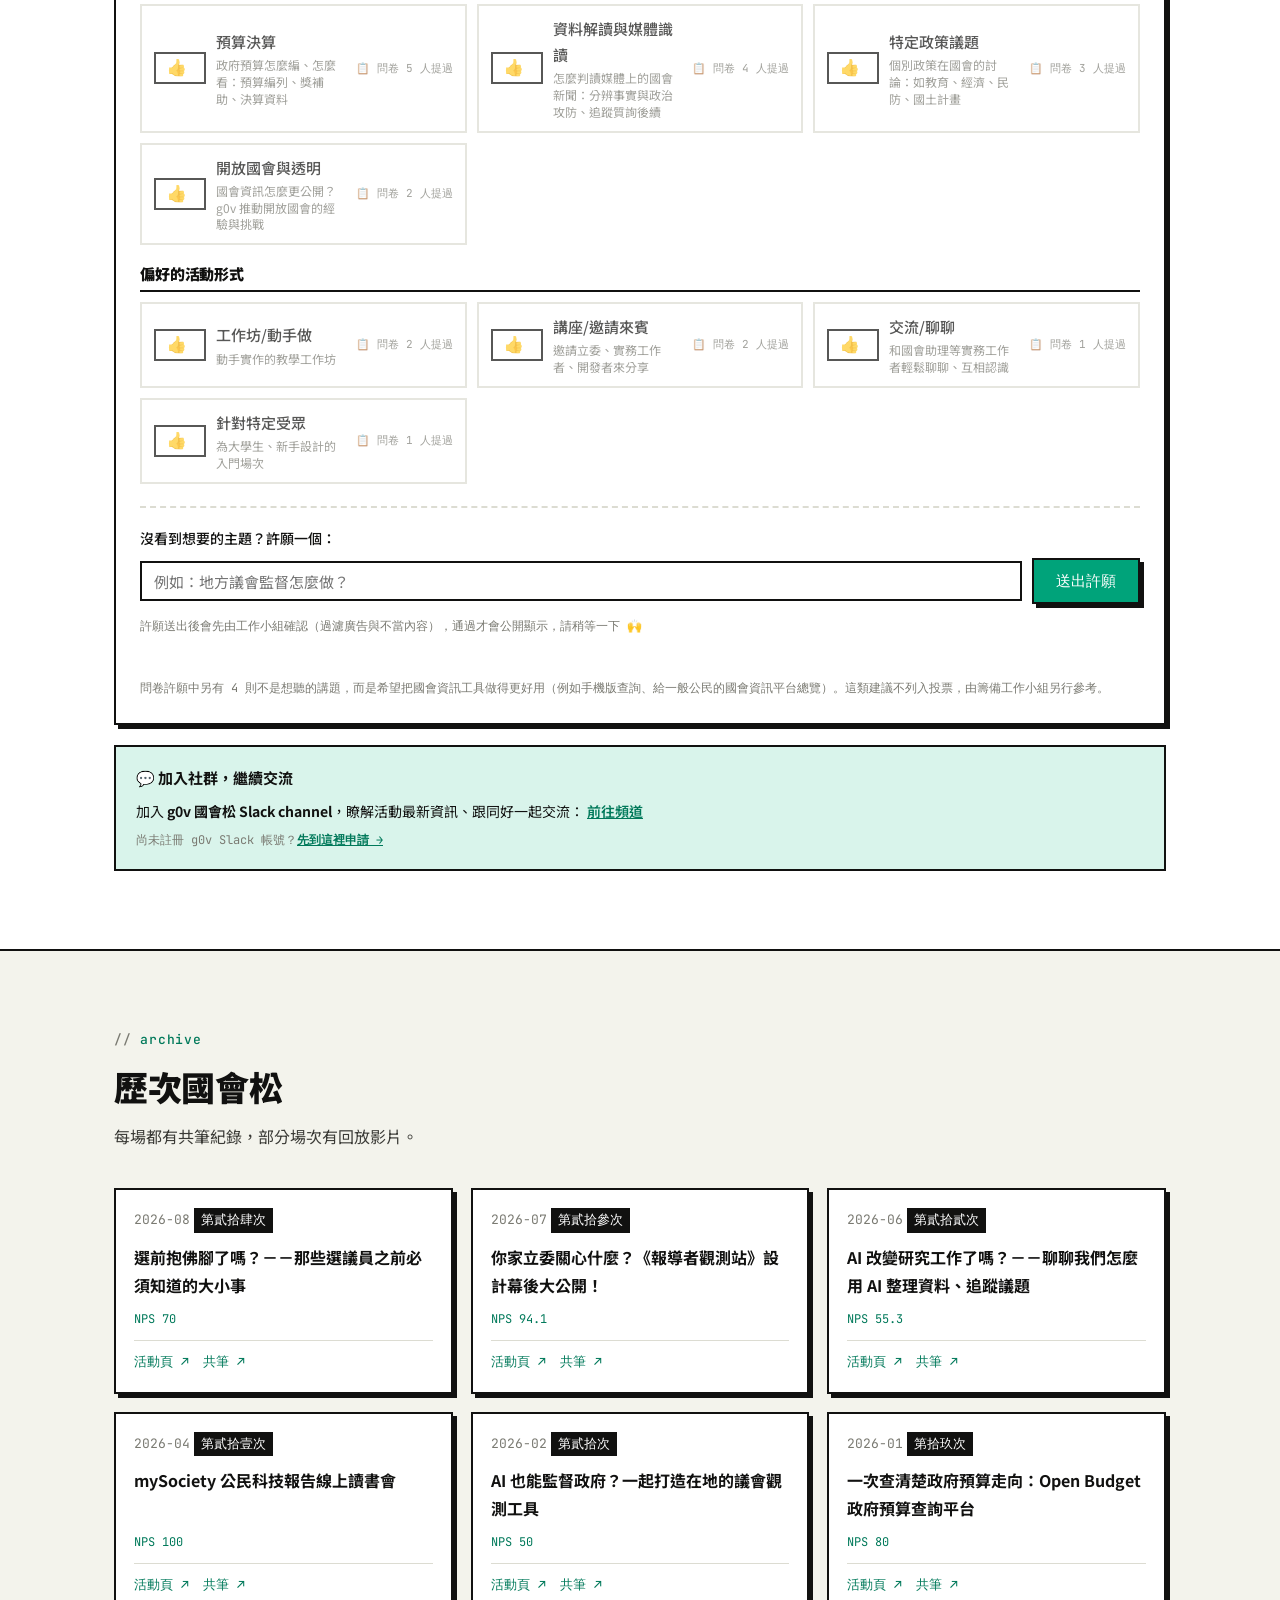
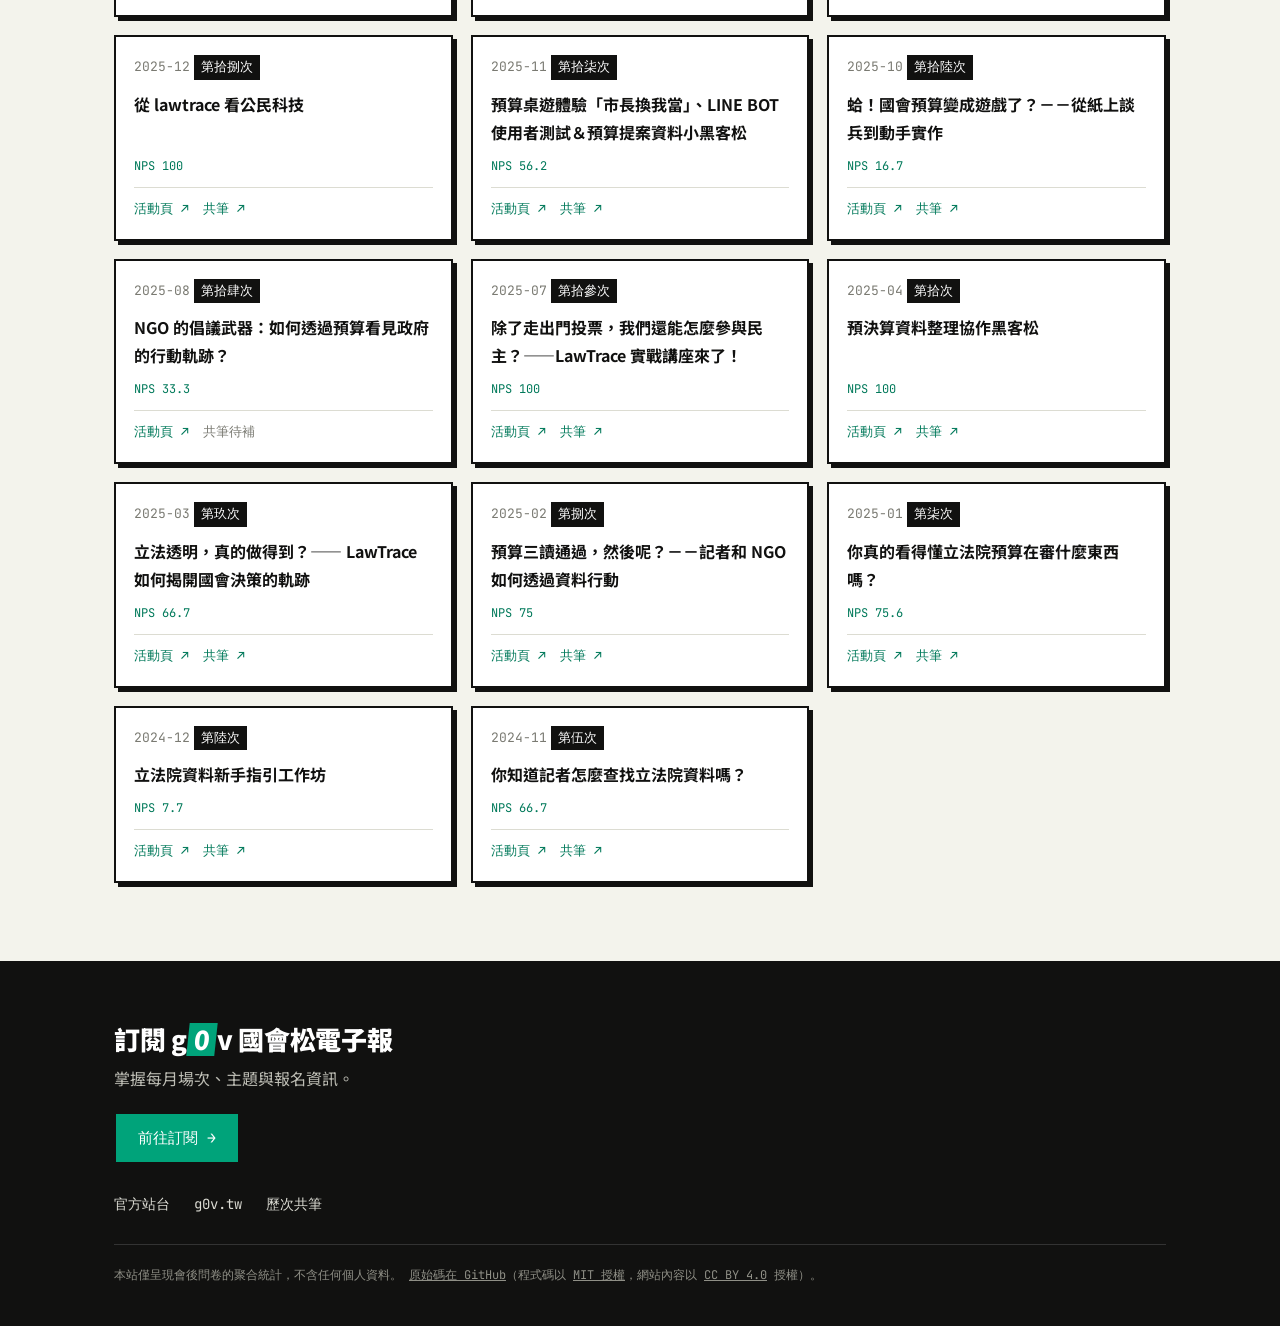
==== commit 2ff831d3: "feat: 職業圖標注口徑變動，並訂出新舊格式的切換門檻 職業圖是跨場累積圖。2026.8 起職業題改成兩題、口徑從「受訪者自述」變成 「以組織別為主軸」後，這張圖成了兩種定義的混合物，而且混合比例每" ====
--- a/index.html
+++ b/index.html
@@ -222,6 +222,7 @@
           </div>
           <div class="card">
             <h3 class="card__title">職業背景</h3>
+            <p class="card__hint" id="occupation-note"></p>
             <div class="chart-box"><canvas id="chart-occupation"></canvas></div>
           </div>
           <div class="card">
@@ -363,6 +364,9 @@
       "2025.7",
       "2026.8"
     ],
+    "occupation_n": 245,
+    "occupation_new_format_n": 10,
+    "occupation_new_format_pct": 4.1,
     "top_topics": [
       "立委與助理實務",
       "議事與立法流程",
@@ -962,6 +966,26 @@
     },
   });
 
+  // 職業分類的口徑在 2026.8 換過，累積圖是混合口徑——比例每月都在變，
+  // 所以數字由資料算出，不寫死（寫死的話下個月就是個看起來正常的假數字）
+  var occNote = document.getElementById("occupation-note");
+  var occNew = D.summary.occupation_new_format_n;
+  var occAll = D.summary.occupation_n;
+  if (occNote && typeof occNew === "number" && typeof occAll === "number") {
+    var head = "分類定義在 2026.8 改過：先前由參加者自述職業，之後改以「在哪一類組織工作或就學」為主軸。";
+    // 三種情況都要有話講，不能靜默留白；單位用「人」與圖的 tooltip 一致
+    var tail;
+    if (occNew === 0) {
+      tail = "這張圖的 " + occAll + " 人全部使用舊定義。";
+    } else if (occNew < occAll) {
+      tail = "這張圖的 " + occAll + " 人中有 " + occNew + " 人（" +
+        D.summary.occupation_new_format_pct + "%）用新定義，兩者混在同一張圖裡。";
+    } else {
+      tail = "這張圖的 " + occAll + " 人全部使用新定義。";
+    }
+    occNote.textContent = head + tail;
+  }
+
   // 管道題不是每場都問，分母小於總回覆數——把缺哪幾場講清楚，數字由資料算出
   var chNote = document.getElementById("channel-note");
   if (chNote) {
